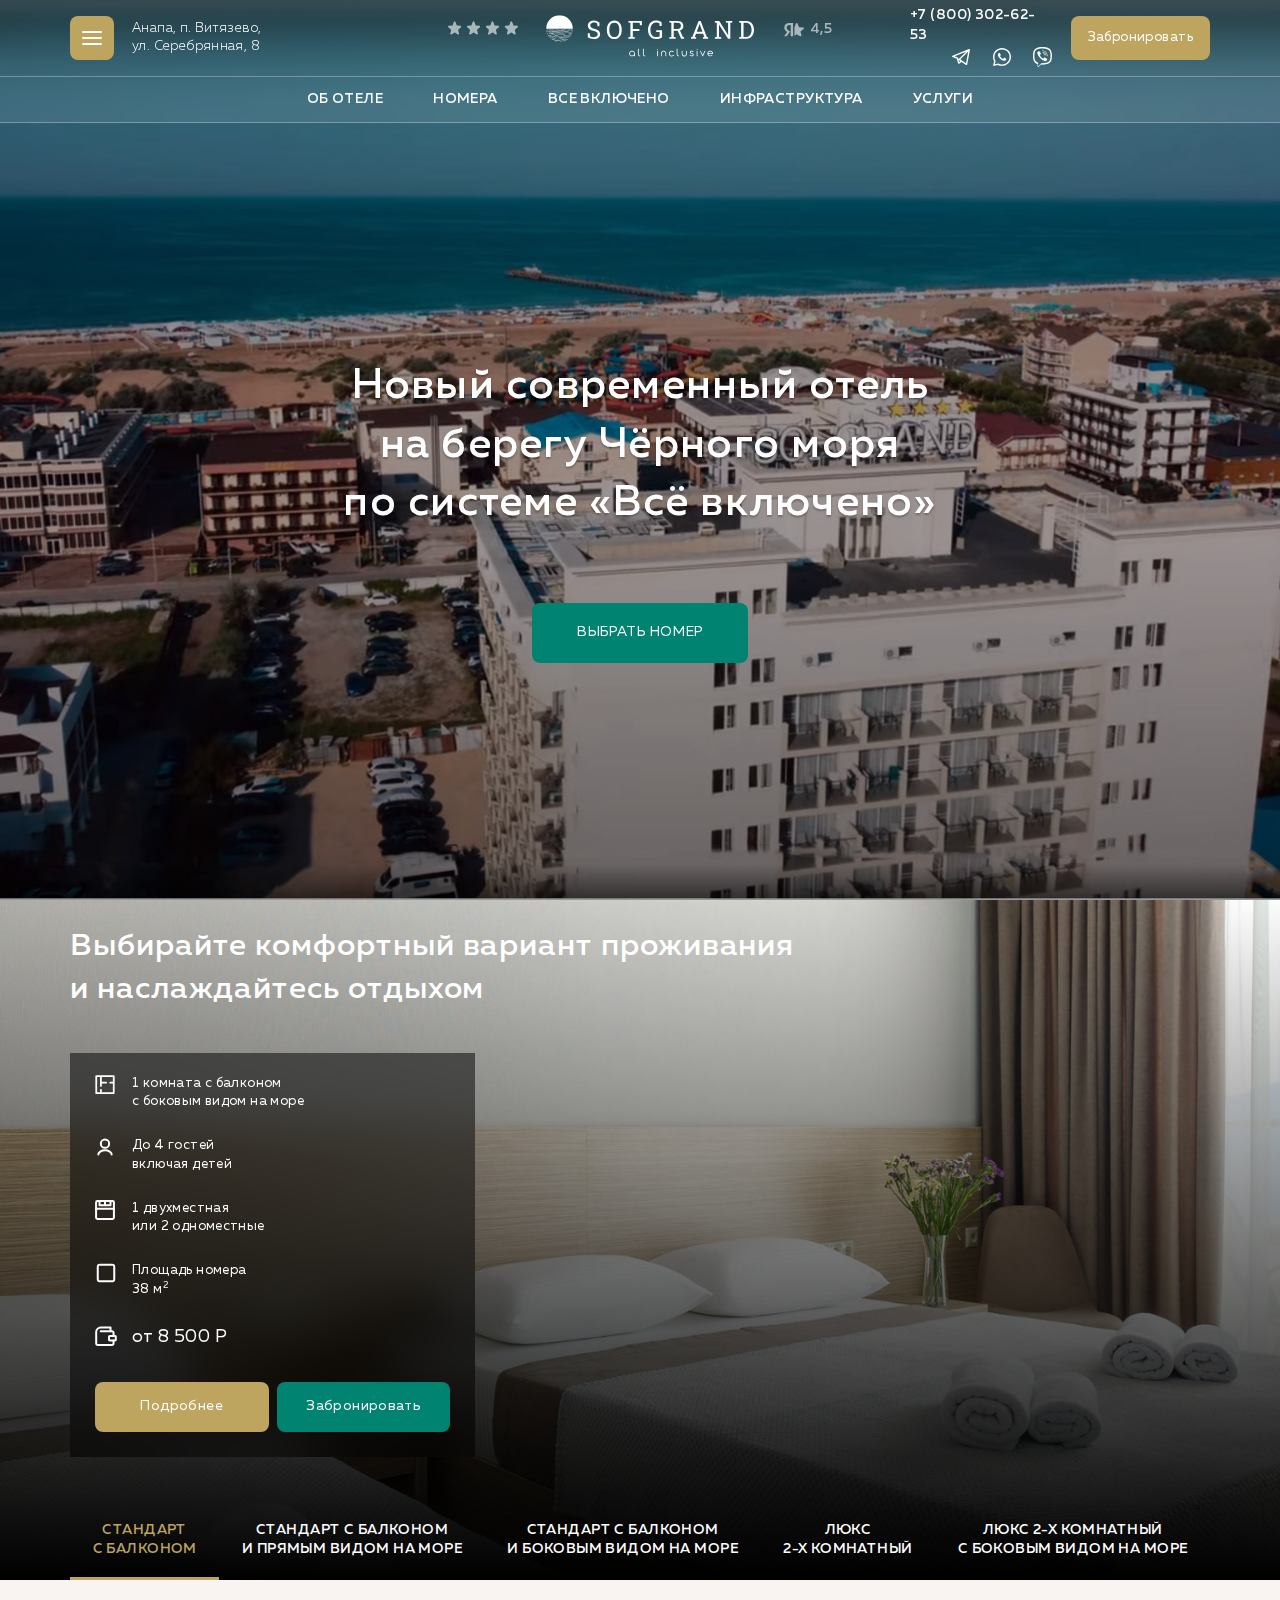
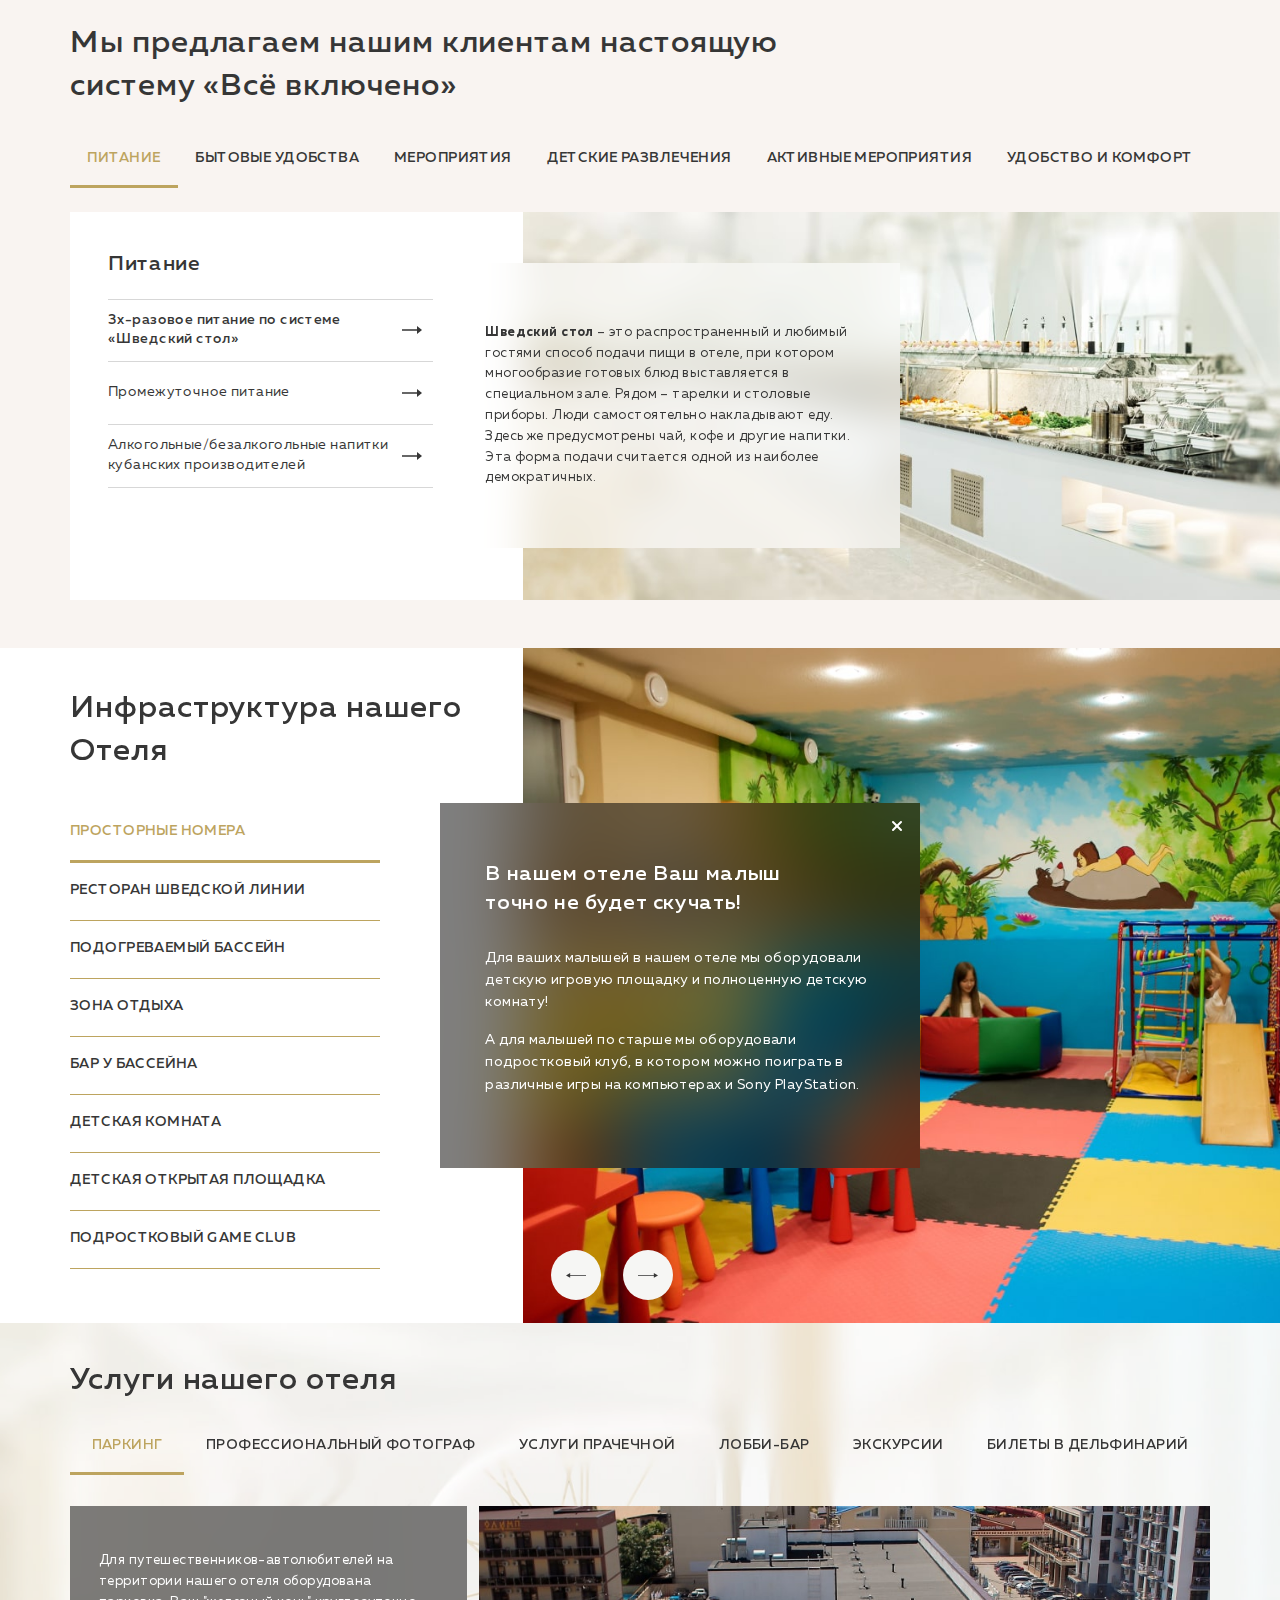
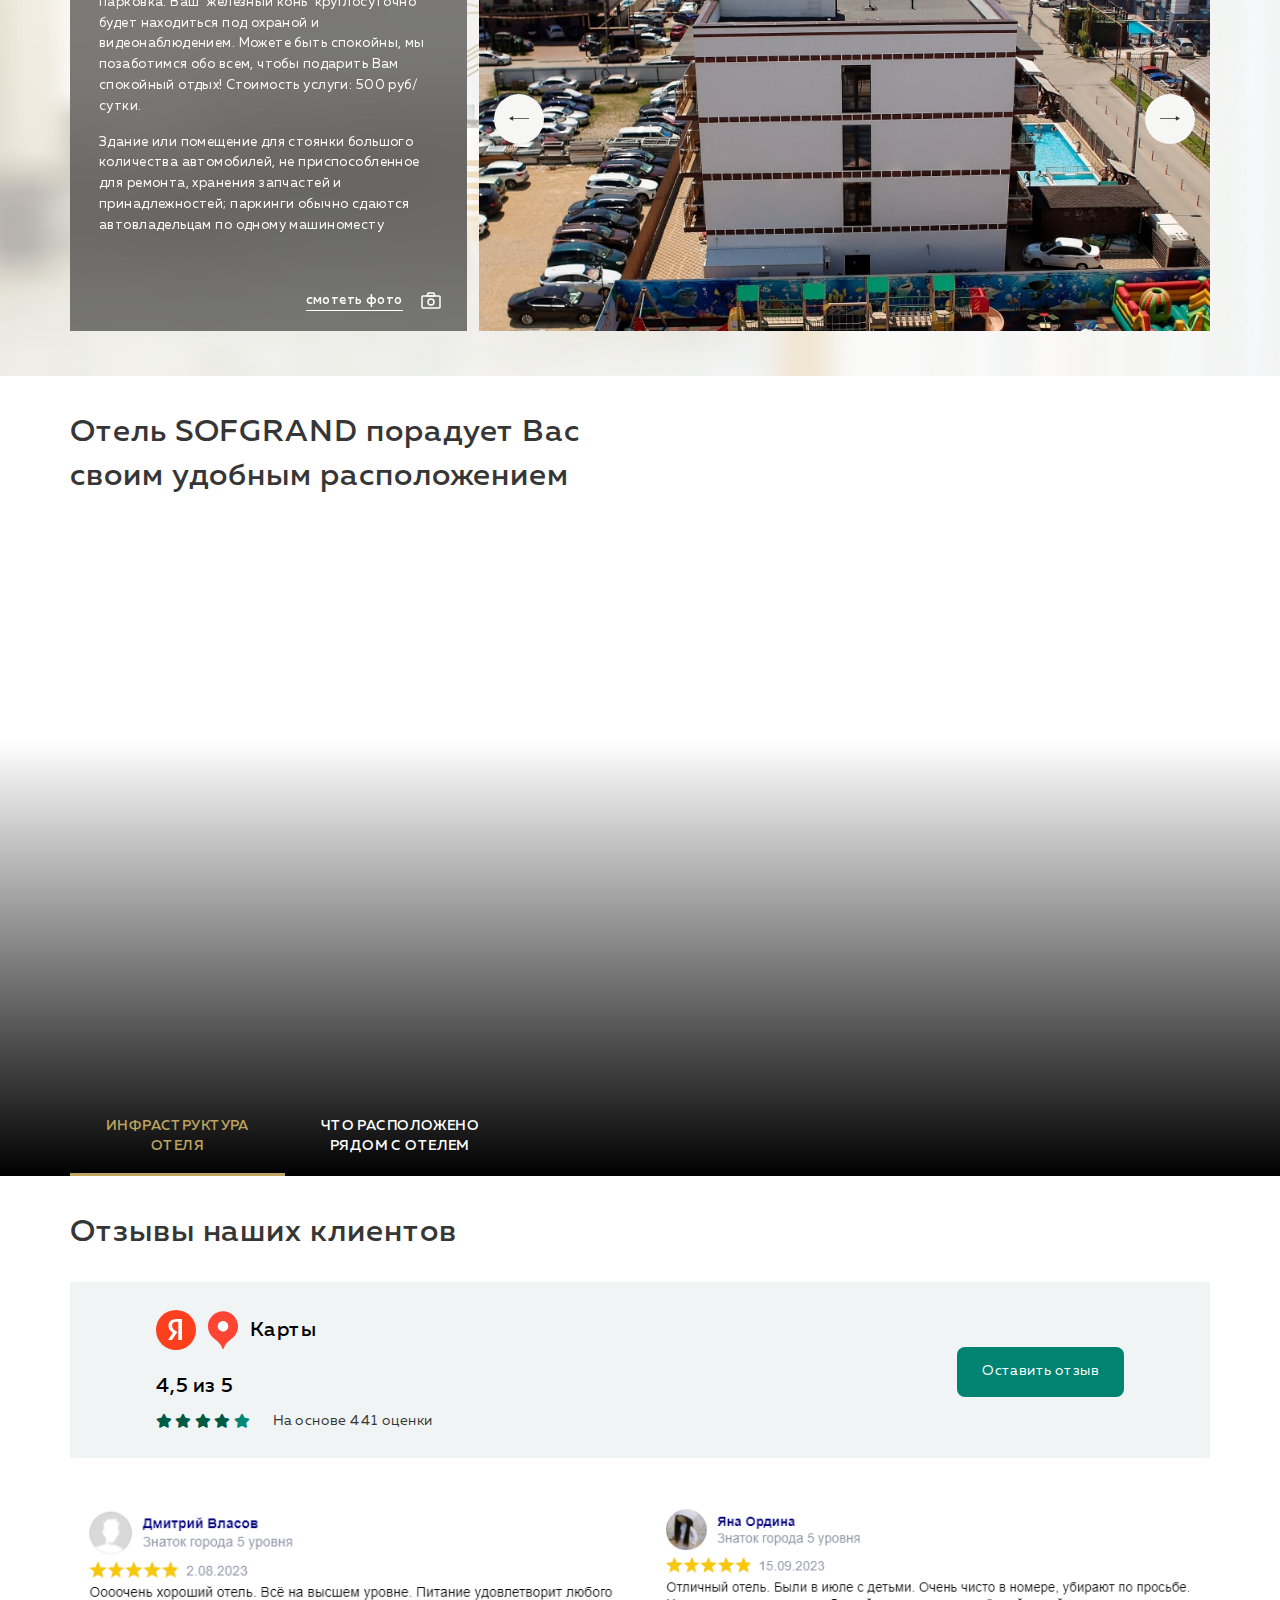
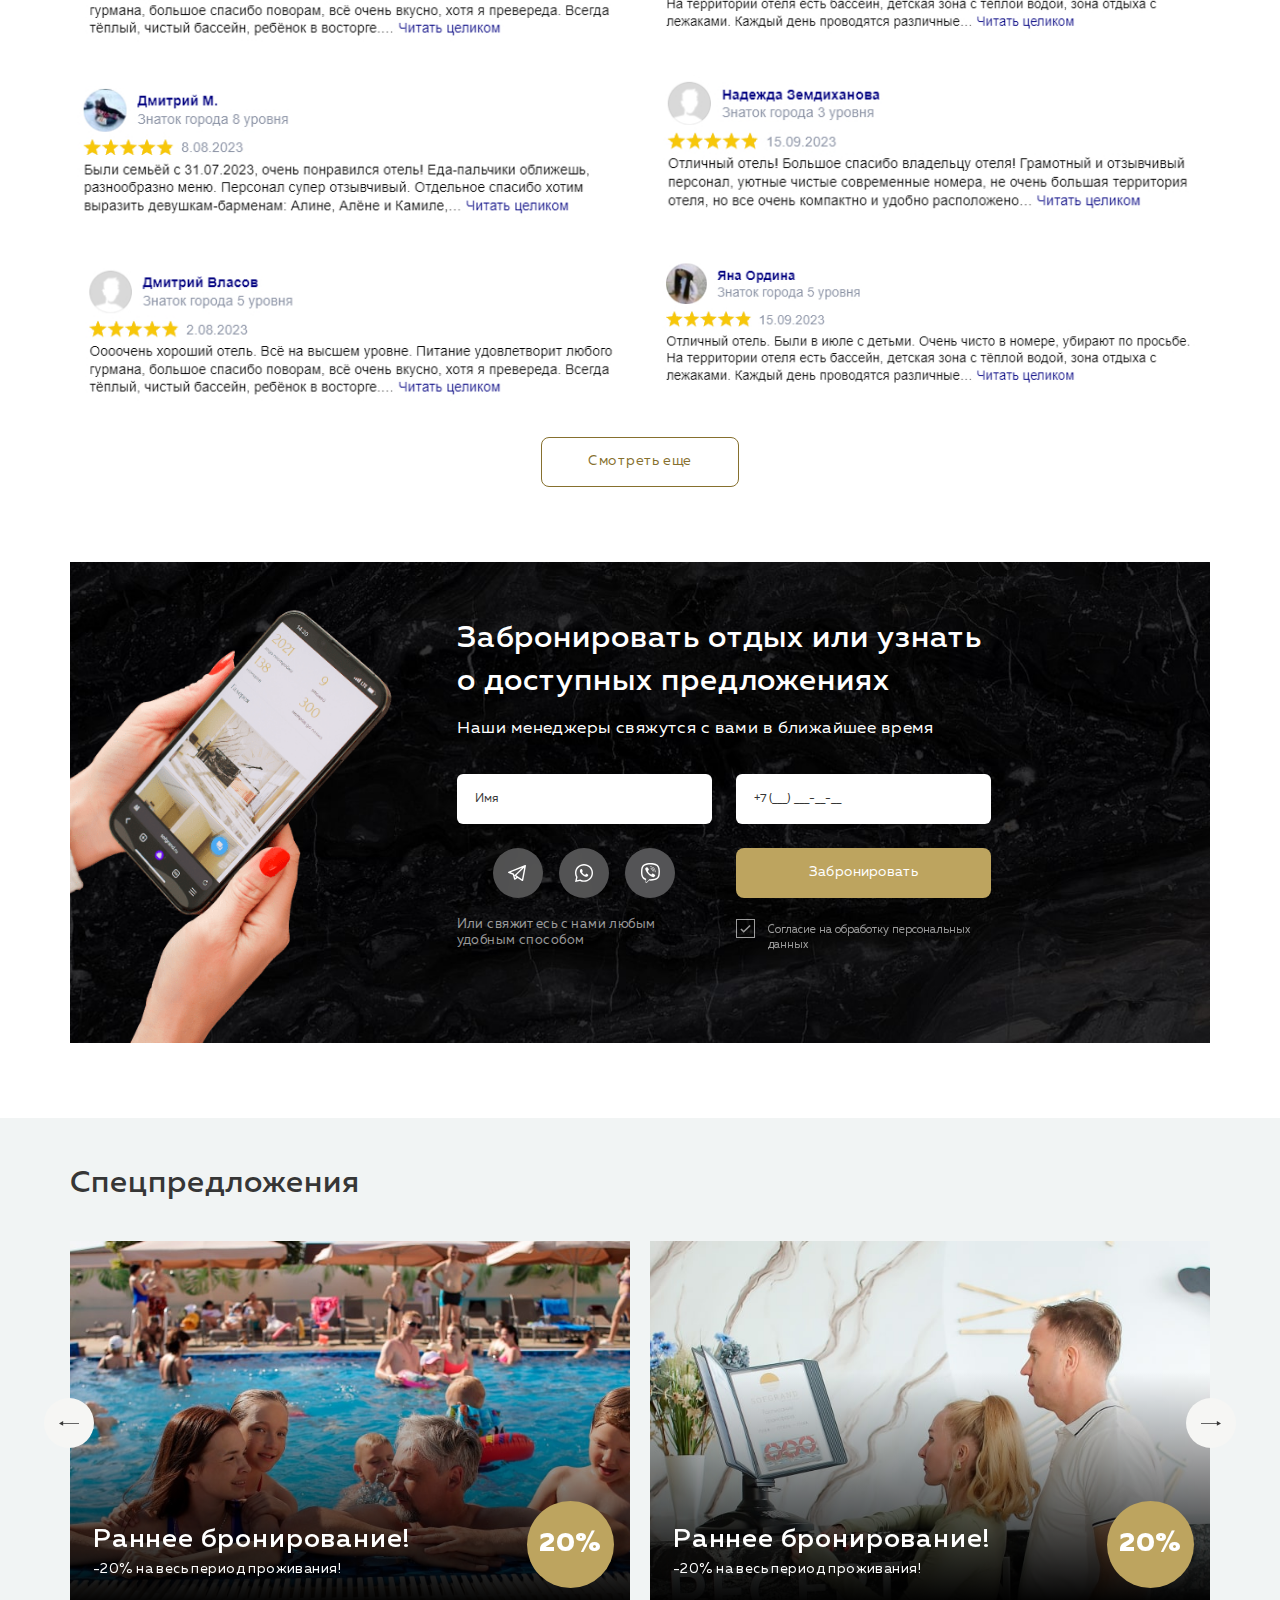
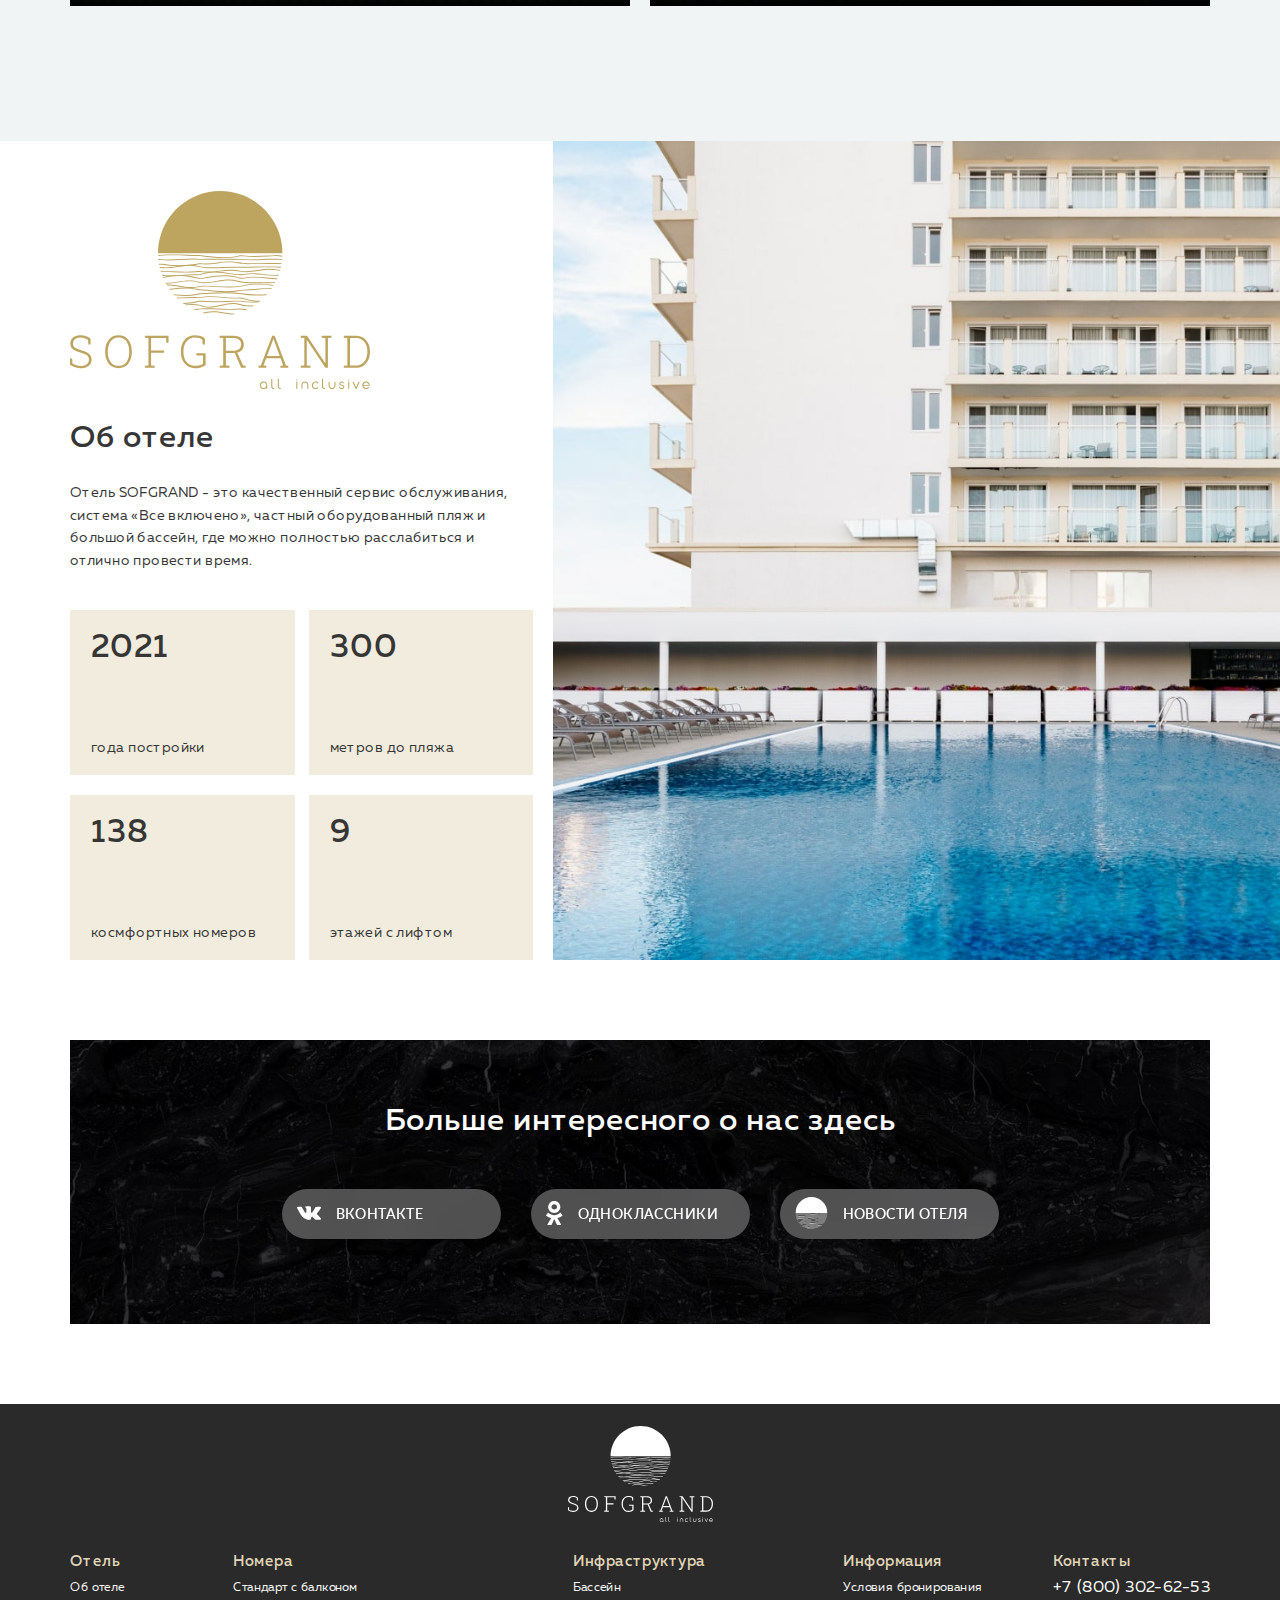
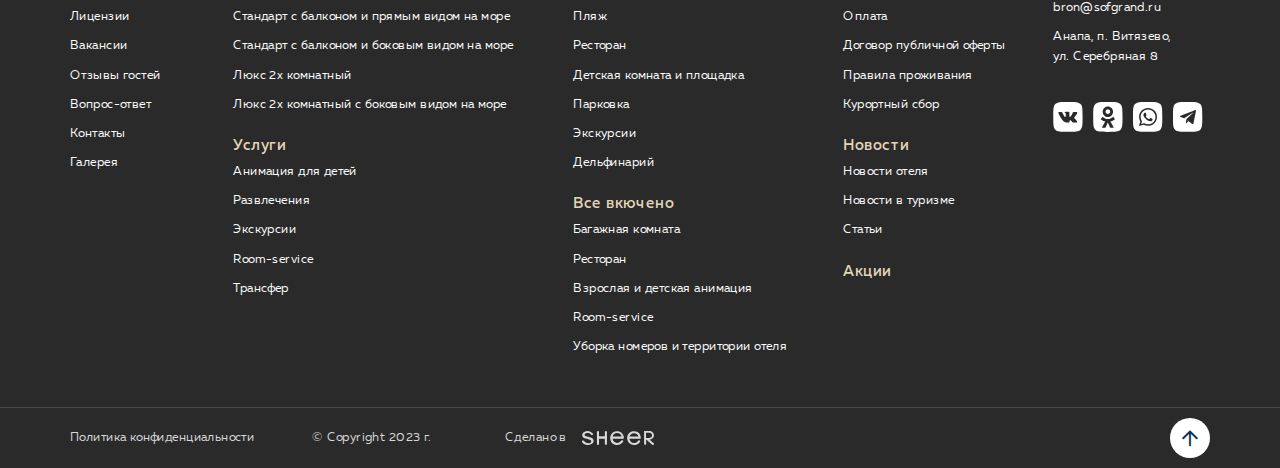
==== index.html @ 00ad711b "Add files via upload" ====
<!DOCTYPE html>
<!--[if lt IE 7]><html lang="ru" class="lt-ie9 lt-ie8 lt-ie7"><![endif]-->
<!--[if IE 7]><html lang="ru" class="lt-ie9 lt-ie8"><![endif]-->
<!--[if IE 8]><html lang="ru" class="lt-ie9"><![endif]-->
<!--[if gt IE 8]><!-->
<html lang="ru">
<!--<![endif]-->
<head>
	<meta charset="utf-8" />
	<title>Заголовок</title>
	<meta http-equiv="X-UA-Compatible" content="IE=edge" />
	<meta name="viewport" content="width=device-width, initial-scale=1.0" />
	<meta name="format-detection" content="telephone=no" />
	<link rel="shortcut icon" href="favicon.png" />
	<link rel="stylesheet" href="libs/bootstrap/bootstrap-grid.css" />
	<link rel="stylesheet" href="libs/fontawesome-free-5.12.0-web/css/all.min.css" />
	<link rel="stylesheet" href="libs/fancybox-master/dist/jquery.fancybox.min.css" />
	<link rel="stylesheet" href="libs/slick-1.5.9/slick/slick.css" />
	<link rel="stylesheet" href="libs/slick-1.5.9/slick/slick-theme.css" />
	<link rel="stylesheet" href="css/fonts.css" />
	<link rel="stylesheet" href="css/main.css?ver=1.1" />
	<link rel="stylesheet" href="css/media.css?ver=1.1" />
</head>
<body>

	<div class="wrapper">

		<header class="header">
			<div class="header__top">
				<div class="container">
					<div class="row">
						<div class="col-lg-3">
							<div class="header__left">
								<span class='sandwich'>
									<span class='sw-topper'></span>
									<span class='sw-bottom'></span>
									<span class='sw-footer'></span>
								</span>
								<div class="location-main">Анапа, п. Витязево, <br>ул. Серебрянная, 8</div>
							</div>
						</div>
						<div class="col-lg-6">
							<div class="header__center">
								<div class="stars">
									<img src="img/stars.svg" alt="alt">
								</div>
								<a href="#" class="logo">
									<img src="img/logo.svg" alt="alt">
								</a>
								<div class="yandex-rating"><img src="img/yd.svg" alt="alt">4,5</div>
							</div>
						</div>
						<div class="col-lg-3">
							<div class="header__right">
								<div class="header__contacts">
									<a href="tel:+78003026253" class="phone-main">+7 (800) 302-62-53</a>
									<ul class="socials-list">
										<li><a href="#" target="_blank"><img src="img/tg.svg" alt="alt"></a></li>
										<li><a href="#" target="_blank"><img src="img/vb.svg" alt="alt"></a></li>
										<li><a href="#" target="_blank"><img src="img/wp.svg" alt="alt"></a></li>
									</ul>
								</div>
								<a href="#" class="btn-main btn-main_page">Забронировать</a>
							</div>
						</div>
					</div>
				</div>
			</div>
			<div class="header__bottom">
				<div class="container">
					<ul class="menu">
						<li><a href="#">Об отеле</a></li>
						<li><a href="#">Номера</a></li>
						<li><a href="#">Все включено</a></li>
						<li><a href="#">Инфраструктура</a></li>
						<li><a href="#">Услуги</a></li>
					</ul>
				</div>
			</div>
		</header>

		<section class="billbord">
			<div class="container">
				<div class="content-billbord">
					<h1 class="title-big">Новый современный отель на берегу Чёрного моря <br>по системе «Всё включено»</h1>
					<a href="#" class="btn-main">Выбрать номер</a>
				</div>
			</div>
		</section>

		<section class="rooms">
			<div class="container">
				<h2 class="title-section">Выбирайте комфортный вариант проживания <br>и наслаждайтесь отдыхом</h2>
			</div>
			<div class="tab-container">
				<div class="tab-pane" id="tab_room1">
					<div class="unit-room">
						<div class="unit-room__image">
							<img src="img/room1.jpg" alt="alt">
						</div>
						<div class="container">
							<div class="unit-room__content">
								<ul>
									<li><img src="img/ic_room1.svg" alt="alt">1 комната с балконом <br>с боковым видом на море</li>
									<li><img src="img/ic_room2.svg" alt="alt">До 4 гостей <br>включая детей</li>
									<li><img src="img/ic_room3.svg" alt="alt">1 двухместная <br>или 2 одноместные</li>
									<li><img src="img/ic_room4.svg" alt="alt">Площадь номера <br>38 м<sup>2</sup></li>
									<li><img src="img/ic_room5.svg" alt="alt"><strong>от 8 500 Р</strong></li>
								</ul>
								<div class="unit-room__buttons">
									<a href="#" class="btn-main btn-main_page">Подробнее</a>
									<a href="#" class="btn-main">Забронировать</a>
								</div>
							</div>
						</div>
					</div>
				</div>
				<div class="tab-pane" id="tab_room2">
					<div class="unit-room">
						<div class="unit-room__image">
							<img src="img/room1.jpg" alt="alt">
						</div>
						<div class="container">
							<div class="unit-room__content">
								<ul>
									<li><img src="img/ic_room1.svg" alt="alt">1 комната с балконом <br>с боковым видом на море</li>
									<li><img src="img/ic_room2.svg" alt="alt">До 4 гостей <br>включая детей</li>
									<li><img src="img/ic_room3.svg" alt="alt">1 двухместная <br>или 2 одноместные</li>
									<li><img src="img/ic_room4.svg" alt="alt">Площадь номера <br>38 м<sup>2</sup></li>
									<li><img src="img/ic_room5.svg" alt="alt"><strong>от 8 500 Р</strong></li>
								</ul>
								<div class="unit-room__buttons">
									<a href="#" class="btn-main btn-main_page">Подробнее</a>
									<a href="#" class="btn-main">Забронировать</a>
								</div>
							</div>
						</div>
					</div>
				</div>
				<div class="tab-pane" id="tab_room3">
					<div class="unit-room">
						<div class="unit-room__image">
							<img src="img/room1.jpg" alt="alt">
						</div>
						<div class="container">
							<div class="unit-room__content">
								<ul>
									<li><img src="img/ic_room1.svg" alt="alt">1 комната с балконом <br>с боковым видом на море</li>
									<li><img src="img/ic_room2.svg" alt="alt">До 4 гостей <br>включая детей</li>
									<li><img src="img/ic_room3.svg" alt="alt">1 двухместная <br>или 2 одноместные</li>
									<li><img src="img/ic_room4.svg" alt="alt">Площадь номера <br>38 м<sup>2</sup></li>
									<li><img src="img/ic_room5.svg" alt="alt"><strong>от 8 500 Р</strong></li>
								</ul>
								<div class="unit-room__buttons">
									<a href="#" class="btn-main btn-main_page">Подробнее</a>
									<a href="#" class="btn-main">Забронировать</a>
								</div>
							</div>
						</div>
					</div>
				</div>
				<div class="tab-pane" id="tab_room4">
					<div class="unit-room">
						<div class="unit-room__image">
							<img src="img/room1.jpg" alt="alt">
						</div>
						<div class="container">
							<div class="unit-room__content">
								<ul>
									<li><img src="img/ic_room1.svg" alt="alt">1 комната с балконом <br>с боковым видом на море</li>
									<li><img src="img/ic_room2.svg" alt="alt">До 4 гостей <br>включая детей</li>
									<li><img src="img/ic_room3.svg" alt="alt">1 двухместная <br>или 2 одноместные</li>
									<li><img src="img/ic_room4.svg" alt="alt">Площадь номера <br>38 м<sup>2</sup></li>
									<li><img src="img/ic_room5.svg" alt="alt"><strong>от 8 500 Р</strong></li>
								</ul>
								<div class="unit-room__buttons">
									<a href="#" class="btn-main btn-main_page">Подробнее</a>
									<a href="#" class="btn-main">Забронировать</a>
								</div>
							</div>
						</div>
					</div>
				</div>
				<div class="tab-pane" id="tab_room5">
					<div class="unit-room">
						<div class="unit-room__image">
							<img src="img/room1.jpg" alt="alt">
						</div>
						<div class="container">
							<div class="unit-room__content">
								<ul>
									<li><img src="img/ic_room1.svg" alt="alt">1 комната с балконом <br>с боковым видом на море</li>
									<li><img src="img/ic_room2.svg" alt="alt">До 4 гостей <br>включая детей</li>
									<li><img src="img/ic_room3.svg" alt="alt">1 двухместная <br>или 2 одноместные</li>
									<li><img src="img/ic_room4.svg" alt="alt">Площадь номера <br>38 м<sup>2</sup></li>
									<li><img src="img/ic_room5.svg" alt="alt"><strong>от 8 500 Р</strong></li>
								</ul>
								<div class="unit-room__buttons">
									<a href="#" class="btn-main btn-main_page">Подробнее</a>
									<a href="#" class="btn-main">Забронировать</a>
								</div>
							</div>
						</div>
					</div>
				</div>
			</div>
			<div class="container">
				<ul class="tabs tabs_bottom">
					<li class="active"><a href="#tab_room1">Стандарт <br>с балконом</a></li>
					<li><a href="#tab_room2">Стандарт с балконом <br>и прямым видом на море</a></li>
					<li><a href="#tab_room3">Стандарт с балконом <br>и боковым видом на море</a></li>
					<li><a href="#tab_room4">Люкс <br>2-х комнатный</a></li>
					<li><a href="#tab_room5">Люкс 2-х комнатный <br>с боковым видом на море</a></li>
				</ul>
			</div>
		</section>

		<section class="comprise">
			<div class="container">
				<h2 class="title-section">Мы предлагаем нашим клиентам настоящую <br>систему «Всё включено»</h2>
				<ul class="tabs">
					<li class="active"><a href="#tab_comprise1">питание</a></li>
					<li><a href="#tab_comprise2">бытовые удобства</a></li>
					<li><a href="#tab_comprise3">мероприятия</a></li>
					<li><a href="#tab_comprise4">детские развлечения</a></li>
					<li><a href="#tab_comprise5">активные мероприятия</a></li>
					<li><a href="#tab_comprise6">удобство и комфорт</a></li>
				</ul>
				<div class="tab-container">
					<div class="tab-pane" id="tab_comprise1">
						<div class="row">
							<div class="col-lg-5">
								<div class="comprise-block">
									<div class="title-block">Питание</div>
									<ul class="tabs-page">
										<li class="active"><a href="#tab_page1_1">3х-разовое питание по системе <br>«Шведский стол»</a></li>
										<li><a href="#tab_page1_2">Промежуточное питание</a></li>
										<li><a href="#tab_page1_3">Алкогольные/безалкогольные напитки <br>кубанских производителей</a></li>
									</ul>
								</div>
							</div>
							<div class="col-lg-7">
								<div class="tab-container-page">
									<div class="tab-pane-page" id="tab_page1_1">
										<div class="wrap-tab">
											<div class="image-tab">
												<img src="img/comprise1.jpg" alt="alt">
											</div>
											<div class="wrap-tab__inner">
												<div class="content-tab">
													<p><strong>Шведский стол</strong> – это распространенный и любимый гостями способ подачи пищи в отеле, при котором многообразие готовых блюд выставляется в специальном зале. Рядом – тарелки и столовые приборы. Люди самостоятельно накладывают еду. Здесь же предусмотрены чай, кофе и другие напитки. Эта форма подачи считается одной из наиболее демократичных. </p>
												</div>
											</div>
										</div>
									</div>
									<div class="tab-pane-page" id="tab_page1_2">
										<div class="wrap-tab">
											<div class="image-tab">
												<img src="img/comprise1.jpg" alt="alt">
											</div>
											<div class="wrap-tab__inner">
												<div class="content-tab">
													<p><strong>Шведский стол</strong> – это распространенный и любимый гостями способ подачи пищи в отеле, при котором многообразие готовых блюд выставляется в специальном зале. Рядом – тарелки и столовые приборы. Люди самостоятельно накладывают еду. Здесь же предусмотрены чай, кофе и другие напитки. Эта форма подачи считается одной из наиболее демократичных. </p>
												</div>
											</div>
										</div>
									</div>
									<div class="tab-pane-page" id="tab_page1_3">
										<div class="wrap-tab">
											<div class="image-tab">
												<img src="img/comprise1.jpg" alt="alt">
											</div>
											<div class="wrap-tab__inner">
												<div class="content-tab">
													<p><strong>Шведский стол</strong> – это распространенный и любимый гостями способ подачи пищи в отеле, при котором многообразие готовых блюд выставляется в специальном зале. Рядом – тарелки и столовые приборы. Люди самостоятельно накладывают еду. Здесь же предусмотрены чай, кофе и другие напитки. Эта форма подачи считается одной из наиболее демократичных. </p>
												</div>
											</div>
										</div>
									</div>
								</div>
							</div>
						</div>
					</div>
					<div class="tab-pane" id="tab_comprise2">
						<div class="row">
							<div class="col-lg-5">
								<div class="comprise-block">
									<div class="title-block">Бытовые удобства</div>
									<ul class="tabs-page">
										<li class="active"><a href="#tab_page2_1">3х-разовое питание по системе <br>«Шведский стол»</a></li>
										<li><a href="#tab_page2_2">Промежуточное питание</a></li>
										<li><a href="#tab_page2_3">Алкогольные/безалкогольные напитки <br>кубанских производителей</a></li>
									</ul>
								</div>
							</div>
							<div class="col-lg-7">
								<div class="tab-container-page">
									<div class="tab-pane-page" id="tab_page2_1">
										<div class="wrap-tab">
											<div class="image-tab">
												<img src="img/comprise1.jpg" alt="alt">
											</div>
											<div class="wrap-tab__inner">
												<div class="content-tab">
													<p><strong>Шведский стол</strong> – это распространенный и любимый гостями способ подачи пищи в отеле, при котором многообразие готовых блюд выставляется в специальном зале. Рядом – тарелки и столовые приборы. Люди самостоятельно накладывают еду. Здесь же предусмотрены чай, кофе и другие напитки. Эта форма подачи считается одной из наиболее демократичных. </p>
												</div>
											</div>
										</div>
									</div>
									<div class="tab-pane-page" id="tab_page2_2">
										<div class="wrap-tab">
											<div class="image-tab">
												<img src="img/comprise1.jpg" alt="alt">
											</div>
											<div class="wrap-tab__inner">
												<div class="content-tab">
													<p><strong>Шведский стол</strong> – это распространенный и любимый гостями способ подачи пищи в отеле, при котором многообразие готовых блюд выставляется в специальном зале. Рядом – тарелки и столовые приборы. Люди самостоятельно накладывают еду. Здесь же предусмотрены чай, кофе и другие напитки. Эта форма подачи считается одной из наиболее демократичных. </p>
												</div>
											</div>
										</div>
									</div>
									<div class="tab-pane-page" id="tab_page2_3">
										<div class="wrap-tab">
											<div class="image-tab">
												<img src="img/comprise1.jpg" alt="alt">
											</div>
											<div class="wrap-tab__inner">
												<div class="content-tab">
													<p><strong>Шведский стол</strong> – это распространенный и любимый гостями способ подачи пищи в отеле, при котором многообразие готовых блюд выставляется в специальном зале. Рядом – тарелки и столовые приборы. Люди самостоятельно накладывают еду. Здесь же предусмотрены чай, кофе и другие напитки. Эта форма подачи считается одной из наиболее демократичных. </p>
												</div>
											</div>
										</div>
									</div>
								</div>
							</div>
						</div>
					</div>
					<div class="tab-pane" id="tab_comprise3">
						<div class="row">
							<div class="col-lg-5">
								<div class="comprise-block">
									<div class="title-block">Мероприятия</div>
									<ul class="tabs-page">
										<li class="active"><a href="#tab_page3_1">3х-разовое питание по системе <br>«Шведский стол»</a></li>
										<li><a href="#tab_page3_2">Промежуточное питание</a></li>
										<li><a href="#tab_page3_3">Алкогольные/безалкогольные напитки <br>кубанских производителей</a></li>
									</ul>
								</div>
							</div>
							<div class="col-lg-7">
								<div class="tab-container-page">
									<div class="tab-pane-page" id="tab_page3_1">
										<div class="wrap-tab">
											<div class="image-tab">
												<img src="img/comprise1.jpg" alt="alt">
											</div>
											<div class="wrap-tab__inner">
												<div class="content-tab">
													<p><strong>Шведский стол</strong> – это распространенный и любимый гостями способ подачи пищи в отеле, при котором многообразие готовых блюд выставляется в специальном зале. Рядом – тарелки и столовые приборы. Люди самостоятельно накладывают еду. Здесь же предусмотрены чай, кофе и другие напитки. Эта форма подачи считается одной из наиболее демократичных. </p>
												</div>
											</div>
										</div>
									</div>
									<div class="tab-pane-page" id="tab_page3_2">
										<div class="wrap-tab">
											<div class="image-tab">
												<img src="img/comprise1.jpg" alt="alt">
											</div>
											<div class="wrap-tab__inner">
												<div class="content-tab">
													<p><strong>Шведский стол</strong> – это распространенный и любимый гостями способ подачи пищи в отеле, при котором многообразие готовых блюд выставляется в специальном зале. Рядом – тарелки и столовые приборы. Люди самостоятельно накладывают еду. Здесь же предусмотрены чай, кофе и другие напитки. Эта форма подачи считается одной из наиболее демократичных. </p>
												</div>
											</div>
										</div>
									</div>
									<div class="tab-pane-page" id="tab_page3_3">
										<div class="wrap-tab">
											<div class="image-tab">
												<img src="img/comprise1.jpg" alt="alt">
											</div>
											<div class="wrap-tab__inner">
												<div class="content-tab">
													<p><strong>Шведский стол</strong> – это распространенный и любимый гостями способ подачи пищи в отеле, при котором многообразие готовых блюд выставляется в специальном зале. Рядом – тарелки и столовые приборы. Люди самостоятельно накладывают еду. Здесь же предусмотрены чай, кофе и другие напитки. Эта форма подачи считается одной из наиболее демократичных. </p>
												</div>
											</div>
										</div>
									</div>
								</div>
							</div>
						</div>
					</div>
					<div class="tab-pane" id="tab_comprise4">
						<div class="row">
							<div class="col-lg-5">
								<div class="comprise-block">
									<div class="title-block">Детские развлечения</div>
									<ul class="tabs-page">
										<li class="active"><a href="#tab_page4_1">3х-разовое питание по системе <br>«Шведский стол»</a></li>
										<li><a href="#tab_page4_2">Промежуточное питание</a></li>
										<li><a href="#tab_page4_3">Алкогольные/безалкогольные напитки <br>кубанских производителей</a></li>
									</ul>
								</div>
							</div>
							<div class="col-lg-7">
								<div class="tab-container-page">
									<div class="tab-pane-page" id="tab_page4_1">
										<div class="wrap-tab">
											<div class="image-tab">
												<img src="img/comprise1.jpg" alt="alt">
											</div>
											<div class="wrap-tab__inner">
												<div class="content-tab">
													<p><strong>Шведский стол</strong> – это распространенный и любимый гостями способ подачи пищи в отеле, при котором многообразие готовых блюд выставляется в специальном зале. Рядом – тарелки и столовые приборы. Люди самостоятельно накладывают еду. Здесь же предусмотрены чай, кофе и другие напитки. Эта форма подачи считается одной из наиболее демократичных. </p>
												</div>
											</div>
										</div>
									</div>
									<div class="tab-pane-page" id="tab_page4_2">
										<div class="wrap-tab">
											<div class="image-tab">
												<img src="img/comprise1.jpg" alt="alt">
											</div>
											<div class="wrap-tab__inner">
												<div class="content-tab">
													<p><strong>Шведский стол</strong> – это распространенный и любимый гостями способ подачи пищи в отеле, при котором многообразие готовых блюд выставляется в специальном зале. Рядом – тарелки и столовые приборы. Люди самостоятельно накладывают еду. Здесь же предусмотрены чай, кофе и другие напитки. Эта форма подачи считается одной из наиболее демократичных. </p>
												</div>
											</div>
										</div>
									</div>
									<div class="tab-pane-page" id="tab_page4_3">
										<div class="wrap-tab">
											<div class="image-tab">
												<img src="img/comprise1.jpg" alt="alt">
											</div>
											<div class="wrap-tab__inner">
												<div class="content-tab">
													<p><strong>Шведский стол</strong> – это распространенный и любимый гостями способ подачи пищи в отеле, при котором многообразие готовых блюд выставляется в специальном зале. Рядом – тарелки и столовые приборы. Люди самостоятельно накладывают еду. Здесь же предусмотрены чай, кофе и другие напитки. Эта форма подачи считается одной из наиболее демократичных. </p>
												</div>
											</div>
										</div>
									</div>
								</div>
							</div>
						</div>
					</div>
					<div class="tab-pane" id="tab_comprise5">
						<div class="row">
							<div class="col-lg-5">
								<div class="comprise-block">
									<div class="title-block">Активные мероприятия</div>
									<ul class="tabs-page">
										<li class="active"><a href="#tab_page5_1">3х-разовое питание по системе <br>«Шведский стол»</a></li>
										<li><a href="#tab_page5_2">Промежуточное питание</a></li>
										<li><a href="#tab_page5_3">Алкогольные/безалкогольные напитки <br>кубанских производителей</a></li>
									</ul>
								</div>
							</div>
							<div class="col-lg-7">
								<div class="tab-container-page">
									<div class="tab-pane-page" id="tab_page5_1">
										<div class="wrap-tab">
											<div class="image-tab">
												<img src="img/comprise1.jpg" alt="alt">
											</div>
											<div class="wrap-tab__inner">
												<div class="content-tab">
													<p><strong>Шведский стол</strong> – это распространенный и любимый гостями способ подачи пищи в отеле, при котором многообразие готовых блюд выставляется в специальном зале. Рядом – тарелки и столовые приборы. Люди самостоятельно накладывают еду. Здесь же предусмотрены чай, кофе и другие напитки. Эта форма подачи считается одной из наиболее демократичных. </p>
												</div>
											</div>
										</div>
									</div>
									<div class="tab-pane-page" id="tab_page5_2">
										<div class="wrap-tab">
											<div class="image-tab">
												<img src="img/comprise1.jpg" alt="alt">
											</div>
											<div class="wrap-tab__inner">
												<div class="content-tab">
													<p><strong>Шведский стол</strong> – это распространенный и любимый гостями способ подачи пищи в отеле, при котором многообразие готовых блюд выставляется в специальном зале. Рядом – тарелки и столовые приборы. Люди самостоятельно накладывают еду. Здесь же предусмотрены чай, кофе и другие напитки. Эта форма подачи считается одной из наиболее демократичных. </p>
												</div>
											</div>
										</div>
									</div>
									<div class="tab-pane-page" id="tab_page5_3">
										<div class="wrap-tab">
											<div class="image-tab">
												<img src="img/comprise1.jpg" alt="alt">
											</div>
											<div class="wrap-tab__inner">
												<div class="content-tab">
													<p><strong>Шведский стол</strong> – это распространенный и любимый гостями способ подачи пищи в отеле, при котором многообразие готовых блюд выставляется в специальном зале. Рядом – тарелки и столовые приборы. Люди самостоятельно накладывают еду. Здесь же предусмотрены чай, кофе и другие напитки. Эта форма подачи считается одной из наиболее демократичных. </p>
												</div>
											</div>
										</div>
									</div>
								</div>
							</div>
						</div>
					</div>
					<div class="tab-pane" id="tab_comprise6">
						<div class="row">
							<div class="col-lg-5">
								<div class="comprise-block">
									<div class="title-block">Удобство и комфорт</div>
									<ul class="tabs-page">
										<li class="active"><a href="#tab_page6_1">3х-разовое питание по системе <br>«Шведский стол»</a></li>
										<li><a href="#tab_page6_2">Промежуточное питание</a></li>
										<li><a href="#tab_page6_3">Алкогольные/безалкогольные напитки <br>кубанских производителей</a></li>
									</ul>
								</div>
							</div>
							<div class="col-lg-7">
								<div class="tab-container-page">
									<div class="tab-pane-page" id="tab_page6_1">
										<div class="wrap-tab">
											<div class="image-tab">
												<img src="img/comprise1.jpg" alt="alt">
											</div>
											<div class="wrap-tab__inner">
												<div class="content-tab">
													<p><strong>Шведский стол</strong> – это распространенный и любимый гостями способ подачи пищи в отеле, при котором многообразие готовых блюд выставляется в специальном зале. Рядом – тарелки и столовые приборы. Люди самостоятельно накладывают еду. Здесь же предусмотрены чай, кофе и другие напитки. Эта форма подачи считается одной из наиболее демократичных. </p>
												</div>
											</div>
										</div>
									</div>
									<div class="tab-pane-page" id="tab_page6_2">
										<div class="wrap-tab">
											<div class="image-tab">
												<img src="img/comprise1.jpg" alt="alt">
											</div>
											<div class="wrap-tab__inner">
												<div class="content-tab">
													<p><strong>Шведский стол</strong> – это распространенный и любимый гостями способ подачи пищи в отеле, при котором многообразие готовых блюд выставляется в специальном зале. Рядом – тарелки и столовые приборы. Люди самостоятельно накладывают еду. Здесь же предусмотрены чай, кофе и другие напитки. Эта форма подачи считается одной из наиболее демократичных. </p>
												</div>
											</div>
										</div>
									</div>
									<div class="tab-pane-page" id="tab_page6_3">
										<div class="wrap-tab">
											<div class="image-tab">
												<img src="img/comprise1.jpg" alt="alt">
											</div>
											<div class="wrap-tab__inner">
												<div class="content-tab">
													<p><strong>Шведский стол</strong> – это распространенный и любимый гостями способ подачи пищи в отеле, при котором многообразие готовых блюд выставляется в специальном зале. Рядом – тарелки и столовые приборы. Люди самостоятельно накладывают еду. Здесь же предусмотрены чай, кофе и другие напитки. Эта форма подачи считается одной из наиболее демократичных. </p>
												</div>
											</div>
										</div>
									</div>
								</div>
							</div>
						</div>
					</div>
				</div>
			</div>
		</section>

		<section class="infrastructure">
			<div class="container">
				<h2 class="title-section">Инфраструктура нашего <br>Отеля</h2>
				<div class="row">
					<div class="col-lg-5">
						<ul class="tabs-page">
							<li class="active"><a href="#tab_infrastructure1">просторные номера</a></li>
							<li><a href="#tab_infrastructure2">ресторан шведской линии</a></li>
							<li><a href="#tab_infrastructure3">подогреваемый бассейн</a></li>
							<li><a href="#tab_infrastructure4">зона отдыха</a></li>
							<li><a href="#tab_infrastructure5">бар у бассейна</a></li>
							<li><a href="#tab_infrastructure6">детская комната</a></li>
							<li><a href="#tab_infrastructure7">детская открытая площадка</a></li>
							<li><a href="#tab_infrastructure8">подростковый game club</a></li>
						</ul>
					</div>
					<div class="col-lg-7">
						<div class="tab-container-page">
							<div class="tab-pane-page" id="tab_infrastructure1">
								<div class="wrap-tab">
									<ul class="slider-images">
										<li>
											<div class="image-tab">
												<img src="img/infrastructure1.jpg" alt="alt">
											</div>
										</li>
										<li>
											<div class="image-tab">
												<img src="img/infrastructure1.jpg" alt="alt">
											</div>
										</li>
										<li>
											<div class="image-tab">
												<img src="img/infrastructure1.jpg" alt="alt">
											</div>
										</li>
									</ul>
									<div class="wrap-tab__inner">
										<div class="content-tab">
											<div class="title-block">В нашем отеле Ваш малыш <br>точно не будет скучать!</div>
											<p>Для ваших малышей в нашем отеле мы оборудовали детскую игровую площадку и полноценную детскую комнату!</p>
											<p>А для малышей по старше мы оборудовали подростковый клуб, в котором можно поиграть в различные игры на компьютерах и Sony PlayStation.</p>
											<div class="close-tab"></div>
										</div>
									</div>
								</div>
							</div>
							<div class="tab-pane-page" id="tab_infrastructure2">
								<div class="wrap-tab">
									<ul class="slider-images">
										<li>
											<div class="image-tab">
												<img src="img/infrastructure1.jpg" alt="alt">
											</div>
										</li>
										<li>
											<div class="image-tab">
												<img src="img/infrastructure1.jpg" alt="alt">
											</div>
										</li>
										<li>
											<div class="image-tab">
												<img src="img/infrastructure1.jpg" alt="alt">
											</div>
										</li>
									</ul>
									<div class="wrap-tab__inner">
										<div class="content-tab">
											<div class="title-block">В нашем отеле Ваш малыш <br>точно не будет скучать!</div>
											<p>Для ваших малышей в нашем отеле мы оборудовали детскую игровую площадку и полноценную детскую комнату!</p>
											<p>А для малышей по старше мы оборудовали подростковый клуб, в котором можно поиграть в различные игры на компьютерах и Sony PlayStation.</p>
											<div class="close-tab"></div>
										</div>
									</div>
								</div>
							</div>
							<div class="tab-pane-page" id="tab_infrastructure3">
								<div class="wrap-tab">
									<ul class="slider-images">
										<li>
											<div class="image-tab">
												<img src="img/infrastructure1.jpg" alt="alt">
											</div>
										</li>
										<li>
											<div class="image-tab">
												<img src="img/infrastructure1.jpg" alt="alt">
											</div>
										</li>
										<li>
											<div class="image-tab">
												<img src="img/infrastructure1.jpg" alt="alt">
											</div>
										</li>
									</ul>
									<div class="wrap-tab__inner">
										<div class="content-tab">
											<div class="title-block">В нашем отеле Ваш малыш <br>точно не будет скучать!</div>
											<p>Для ваших малышей в нашем отеле мы оборудовали детскую игровую площадку и полноценную детскую комнату!</p>
											<p>А для малышей по старше мы оборудовали подростковый клуб, в котором можно поиграть в различные игры на компьютерах и Sony PlayStation.</p>
											<div class="close-tab"></div>
										</div>
									</div>
								</div>
							</div>
							<div class="tab-pane-page" id="tab_infrastructure4">
								<div class="wrap-tab">
									<ul class="slider-images">
										<li>
											<div class="image-tab">
												<img src="img/infrastructure1.jpg" alt="alt">
											</div>
										</li>
										<li>
											<div class="image-tab">
												<img src="img/infrastructure1.jpg" alt="alt">
											</div>
										</li>
										<li>
											<div class="image-tab">
												<img src="img/infrastructure1.jpg" alt="alt">
											</div>
										</li>
									</ul>
									<div class="wrap-tab__inner">
										<div class="content-tab">
											<div class="title-block">В нашем отеле Ваш малыш <br>точно не будет скучать!</div>
											<p>Для ваших малышей в нашем отеле мы оборудовали детскую игровую площадку и полноценную детскую комнату!</p>
											<p>А для малышей по старше мы оборудовали подростковый клуб, в котором можно поиграть в различные игры на компьютерах и Sony PlayStation.</p>
											<div class="close-tab"></div>
										</div>
									</div>
								</div>
							</div>
							<div class="tab-pane-page" id="tab_infrastructure5">
								<div class="wrap-tab">
									<ul class="slider-images">
										<li>
											<div class="image-tab">
												<img src="img/infrastructure1.jpg" alt="alt">
											</div>
										</li>
										<li>
											<div class="image-tab">
												<img src="img/infrastructure1.jpg" alt="alt">
											</div>
										</li>
										<li>
											<div class="image-tab">
												<img src="img/infrastructure1.jpg" alt="alt">
											</div>
										</li>
									</ul>
									<div class="wrap-tab__inner">
										<div class="content-tab">
											<div class="title-block">В нашем отеле Ваш малыш <br>точно не будет скучать!</div>
											<p>Для ваших малышей в нашем отеле мы оборудовали детскую игровую площадку и полноценную детскую комнату!</p>
											<p>А для малышей по старше мы оборудовали подростковый клуб, в котором можно поиграть в различные игры на компьютерах и Sony PlayStation.</p>
											<div class="close-tab"></div>
										</div>
									</div>
								</div>
							</div>
							<div class="tab-pane-page" id="tab_infrastructure6">
								<div class="wrap-tab">
									<ul class="slider-images">
										<li>
											<div class="image-tab">
												<img src="img/infrastructure1.jpg" alt="alt">
											</div>
										</li>
										<li>
											<div class="image-tab">
												<img src="img/infrastructure1.jpg" alt="alt">
											</div>
										</li>
										<li>
											<div class="image-tab">
												<img src="img/infrastructure1.jpg" alt="alt">
											</div>
										</li>
									</ul>
									<div class="wrap-tab__inner">
										<div class="content-tab">
											<div class="title-block">В нашем отеле Ваш малыш <br>точно не будет скучать!</div>
											<p>Для ваших малышей в нашем отеле мы оборудовали детскую игровую площадку и полноценную детскую комнату!</p>
											<p>А для малышей по старше мы оборудовали подростковый клуб, в котором можно поиграть в различные игры на компьютерах и Sony PlayStation.</p>
											<div class="close-tab"></div>
										</div>
									</div>
								</div>
							</div>
							<div class="tab-pane-page" id="tab_infrastructure7">
								<div class="wrap-tab">
									<ul class="slider-images">
										<li>
											<div class="image-tab">
												<img src="img/infrastructure1.jpg" alt="alt">
											</div>
										</li>
										<li>
											<div class="image-tab">
												<img src="img/infrastructure1.jpg" alt="alt">
											</div>
										</li>
										<li>
											<div class="image-tab">
												<img src="img/infrastructure1.jpg" alt="alt">
											</div>
										</li>
									</ul>
									<div class="wrap-tab__inner">
										<div class="content-tab">
											<div class="title-block">В нашем отеле Ваш малыш <br>точно не будет скучать!</div>
											<p>Для ваших малышей в нашем отеле мы оборудовали детскую игровую площадку и полноценную детскую комнату!</p>
											<p>А для малышей по старше мы оборудовали подростковый клуб, в котором можно поиграть в различные игры на компьютерах и Sony PlayStation.</p>
											<div class="close-tab"></div>
										</div>
									</div>
								</div>
							</div>
							<div class="tab-pane-page" id="tab_infrastructure8">
								<div class="wrap-tab">
									<ul class="slider-images">
										<li>
											<div class="image-tab">
												<img src="img/infrastructure1.jpg" alt="alt">
											</div>
										</li>
										<li>
											<div class="image-tab">
												<img src="img/infrastructure1.jpg" alt="alt">
											</div>
										</li>
										<li>
											<div class="image-tab">
												<img src="img/infrastructure1.jpg" alt="alt">
											</div>
										</li>
									</ul>
									<div class="wrap-tab__inner">
										<div class="content-tab">
											<div class="title-block">В нашем отеле Ваш малыш <br>точно не будет скучать!</div>
											<p>Для ваших малышей в нашем отеле мы оборудовали детскую игровую площадку и полноценную детскую комнату!</p>
											<p>А для малышей по старше мы оборудовали подростковый клуб, в котором можно поиграть в различные игры на компьютерах и Sony PlayStation.</p>
											<div class="close-tab"></div>
										</div>
									</div>
								</div>
							</div>
						</div>
					</div>
				</div>
			</div>
		</section>

		<section class="services">
			<div class="container">
				<h2 class="title-section">Услуги нашего отеля</h2>
				<ul class="tabs">
					<li class="active"><a href="#tab_services1">Паркинг</a></li>
					<li><a href="#tab_services2">профессиональный фотограф</a></li>
					<li><a href="#tab_services3">услуги прачечной</a></li>
					<li><a href="#tab_services4">лобби-бар</a></li>
					<li><a href="#tab_services5">экскурсии</a></li>
					<li><a href="#tab_services6">билеты в дельфинарий</a></li>
				</ul>
				<div class="tab-container">
					<div class="tab-pane" id="tab_services1">
						<div class="row">
							<div class="col-lg-4">
								<div class="content-service">
									<p>Для путешественников-автолюбителей на территории нашего отеля оборудована парковка. Ваш "железный конь" круглосуточно будет находиться под охраной и видеонаблюдением. Можете быть спокойны, мы позаботимся обо всем, чтобы подарить Вам спокойный отдых! Стоимость услуги: 500 руб/сутки.</p>
									<p>Здание или помещение для стоянки большого количества автомобилей, не приспособленное для ремонта, хранения запчастей и принадлежностей; паркинги обычно сдаются автовладельцам по одному машиноместу</p>
									<div class="content-service__bottom">
										<a href="img/slide_service1.jpg"  data-fancybox="services_1" class="link-photos">
											<span>смотеть фото</span>
											<img src="img/camera.svg" alt="alt">
										</a>
										<a href="img/slide_service1.jpg" data-fancybox="services_1" class="image-hidden fancybox"></a>
										<a href="img/slide_service1.jpg" data-fancybox="services_1" class="image-hidden fancybox"></a>
										<a href="img/slide_service1.jpg" data-fancybox="services_1" class="image-hidden fancybox"></a>
										<a href="img/slide_service1.jpg" data-fancybox="services_1" class="image-hidden fancybox"></a>
									</div>
								</div>
							</div>
							<div class="col-lg-8">
								<ul class="slider-photo">
									<li>
										<div class="slider-photo__item">
											<img src="img/slide_service1.jpg" alt="alt">
										</div>
									</li>
									<li>
										<div class="slider-photo__item">
											<img src="img/slide_service1.jpg" alt="alt">
										</div>
									</li>
								</ul>
							</div>
						</div>
					</div>
					<div class="tab-pane" id="tab_services2">
						<div class="row">
							<div class="col-lg-4">
								<div class="content-service">
									<p>Для путешественников-автолюбителей на территории нашего отеля оборудована парковка. Ваш "железный конь" круглосуточно будет находиться под охраной и видеонаблюдением. Можете быть спокойны, мы позаботимся обо всем, чтобы подарить Вам спокойный отдых! Стоимость услуги: 500 руб/сутки.</p>
									<p>Здание или помещение для стоянки большого количества автомобилей, не приспособленное для ремонта, хранения запчастей и принадлежностей; паркинги обычно сдаются автовладельцам по одному машиноместу</p>
									<div class="content-service__bottom">
										<a href="img/slide_service1.jpg"  data-fancybox="services_2" class="link-photos">
											<span>смотеть фото</span>
											<img src="img/camera.svg" alt="alt">
										</a>
										<a href="img/slide_service1.jpg" data-fancybox="services_2" class="image-hidden fancybox"></a>
										<a href="img/slide_service1.jpg" data-fancybox="services_2" class="image-hidden fancybox"></a>
										<a href="img/slide_service1.jpg" data-fancybox="services_2" class="image-hidden fancybox"></a>
										<a href="img/slide_service1.jpg" data-fancybox="services_2" class="image-hidden fancybox"></a>
									</div>
								</div>
							</div>
							<div class="col-lg-8">
								<ul class="slider-photo">
									<li>
										<div class="slider-photo__item">
											<img src="img/slide_service1.jpg" alt="alt">
										</div>
									</li>
									<li>
										<div class="slider-photo__item">
											<img src="img/slide_service1.jpg" alt="alt">
										</div>
									</li>
								</ul>
							</div>
						</div>
					</div>
					<div class="tab-pane" id="tab_services3">
						<div class="row">
							<div class="col-lg-4">
								<div class="content-service">
									<p>Для путешественников-автолюбителей на территории нашего отеля оборудована парковка. Ваш "железный конь" круглосуточно будет находиться под охраной и видеонаблюдением. Можете быть спокойны, мы позаботимся обо всем, чтобы подарить Вам спокойный отдых! Стоимость услуги: 500 руб/сутки.</p>
									<p>Здание или помещение для стоянки большого количества автомобилей, не приспособленное для ремонта, хранения запчастей и принадлежностей; паркинги обычно сдаются автовладельцам по одному машиноместу</p>
									<div class="content-service__bottom">
										<a href="img/slide_service1.jpg"  data-fancybox="services_3" class="link-photos">
											<span>смотеть фото</span>
											<img src="img/camera.svg" alt="alt">
										</a>
										<a href="img/slide_service1.jpg" data-fancybox="services_3" class="image-hidden fancybox"></a>
										<a href="img/slide_service1.jpg" data-fancybox="services_3" class="image-hidden fancybox"></a>
										<a href="img/slide_service1.jpg" data-fancybox="services_3" class="image-hidden fancybox"></a>
										<a href="img/slide_service1.jpg" data-fancybox="services_3" class="image-hidden fancybox"></a>
									</div>
								</div>
							</div>
							<div class="col-lg-8">
								<ul class="slider-photo">
									<li>
										<div class="slider-photo__item">
											<img src="img/slide_service1.jpg" alt="alt">
										</div>
									</li>
									<li>
										<div class="slider-photo__item">
											<img src="img/slide_service1.jpg" alt="alt">
										</div>
									</li>
								</ul>
							</div>
						</div>
					</div>
					<div class="tab-pane" id="tab_services4">
						<div class="row">
							<div class="col-lg-4">
								<div class="content-service">
									<p>Для путешественников-автолюбителей на территории нашего отеля оборудована парковка. Ваш "железный конь" круглосуточно будет находиться под охраной и видеонаблюдением. Можете быть спокойны, мы позаботимся обо всем, чтобы подарить Вам спокойный отдых! Стоимость услуги: 500 руб/сутки.</p>
									<p>Здание или помещение для стоянки большого количества автомобилей, не приспособленное для ремонта, хранения запчастей и принадлежностей; паркинги обычно сдаются автовладельцам по одному машиноместу</p>
									<div class="content-service__bottom">
										<a href="img/slide_service1.jpg"  data-fancybox="services_4" class="link-photos">
											<span>смотеть фото</span>
											<img src="img/camera.svg" alt="alt">
										</a>
										<a href="img/slide_service1.jpg" data-fancybox="services_4" class="image-hidden fancybox"></a>
										<a href="img/slide_service1.jpg" data-fancybox="services_4" class="image-hidden fancybox"></a>
										<a href="img/slide_service1.jpg" data-fancybox="services_4" class="image-hidden fancybox"></a>
										<a href="img/slide_service1.jpg" data-fancybox="services_4" class="image-hidden fancybox"></a>
									</div>
								</div>
							</div>
							<div class="col-lg-8">
								<ul class="slider-photo">
									<li>
										<div class="slider-photo__item">
											<img src="img/slide_service1.jpg" alt="alt">
										</div>
									</li>
									<li>
										<div class="slider-photo__item">
											<img src="img/slide_service1.jpg" alt="alt">
										</div>
									</li>
								</ul>
							</div>
						</div>
					</div>
					<div class="tab-pane" id="tab_services5">
						<div class="row">
							<div class="col-lg-4">
								<div class="content-service">
									<p>Для путешественников-автолюбителей на территории нашего отеля оборудована парковка. Ваш "железный конь" круглосуточно будет находиться под охраной и видеонаблюдением. Можете быть спокойны, мы позаботимся обо всем, чтобы подарить Вам спокойный отдых! Стоимость услуги: 500 руб/сутки.</p>
									<p>Здание или помещение для стоянки большого количества автомобилей, не приспособленное для ремонта, хранения запчастей и принадлежностей; паркинги обычно сдаются автовладельцам по одному машиноместу</p>
									<div class="content-service__bottom">
										<a href="img/slide_service1.jpg"  data-fancybox="services_5" class="link-photos">
											<span>смотеть фото</span>
											<img src="img/camera.svg" alt="alt">
										</a>
										<a href="img/slide_service1.jpg" data-fancybox="services_5" class="image-hidden fancybox"></a>
										<a href="img/slide_service1.jpg" data-fancybox="services_5" class="image-hidden fancybox"></a>
										<a href="img/slide_service1.jpg" data-fancybox="services_5" class="image-hidden fancybox"></a>
										<a href="img/slide_service1.jpg" data-fancybox="services_5" class="image-hidden fancybox"></a>
									</div>
								</div>
							</div>
							<div class="col-lg-8">
								<ul class="slider-photo">
									<li>
										<div class="slider-photo__item">
											<img src="img/slide_service1.jpg" alt="alt">
										</div>
									</li>
									<li>
										<div class="slider-photo__item">
											<img src="img/slide_service1.jpg" alt="alt">
										</div>
									</li>
								</ul>
							</div>
						</div>
					</div>
					<div class="tab-pane" id="tab_services6">
						<div class="row">
							<div class="col-lg-4">
								<div class="content-service">
									<p>Для путешественников-автолюбителей на территории нашего отеля оборудована парковка. Ваш "железный конь" круглосуточно будет находиться под охраной и видеонаблюдением. Можете быть спокойны, мы позаботимся обо всем, чтобы подарить Вам спокойный отдых! Стоимость услуги: 500 руб/сутки.</p>
									<p>Здание или помещение для стоянки большого количества автомобилей, не приспособленное для ремонта, хранения запчастей и принадлежностей; паркинги обычно сдаются автовладельцам по одному машиноместу</p>
									<div class="content-service__bottom">
										<a href="img/slide_service1.jpg"  data-fancybox="services_6" class="link-photos">
											<span>смотеть фото</span>
											<img src="img/camera.svg" alt="alt">
										</a>
										<a href="img/slide_service1.jpg" data-fancybox="services_6" class="image-hidden fancybox"></a>
										<a href="img/slide_service1.jpg" data-fancybox="services_6" class="image-hidden fancybox"></a>
										<a href="img/slide_service1.jpg" data-fancybox="services_6" class="image-hidden fancybox"></a>
										<a href="img/slide_service1.jpg" data-fancybox="services_6" class="image-hidden fancybox"></a>
									</div>
								</div>
							</div>
							<div class="col-lg-8">
								<ul class="slider-photo">
									<li>
										<div class="slider-photo__item">
											<img src="img/slide_service1.jpg" alt="alt">
										</div>
									</li>
									<li>
										<div class="slider-photo__item">
											<img src="img/slide_service1.jpg" alt="alt">
										</div>
									</li>
								</ul>
							</div>
						</div>
					</div>
				</div>
			</div>
		</section>

		<section class="locations">
			<div class="container">
				<h2 class="title-section">Отель SOFGRAND порадует Вас своим удобным расположением</h2>
			</div>
			<div class="tab-container">
				<div class="tab-pane" id="tab_locations1">
					<div id="map-catalog1" class="map-catalog"></div>
				</div>
				<div class="tab-pane" id="tab_locations2">
					<div id="map-catalog2" class="map-catalog"></div>
				</div>
			</div>
			<div class="container">
				<ul class="tabs tabs_bottom">
					<li class="active"><a href="#tab_locations1">инфраструктура <br>отеля</a></li>
					<li><a href="#tab_locations2">что расположено <br>рядом с отелем</a></li>
				</ul>
			</div>
		</section>

		<section class="reviews">
			<div class="container">
				<h2 class="title-section">Отзывы наших клиентов</h2>
				<div class="block-review">
					<div class="block-review__content">
						<div class="block-review__head">
							<img src="img/logo_yandex.svg" alt="alt">
							<img src="img/pin_yandex.svg" alt="alt">
							<span>Карты</span>
						</div>
						<div class="title-rating">4,5 из 5</div>
						<div class="rating-wrap">
							<div class="rating rating_4">
								<div class="rating__item"><i class="fas fa-star"></i></div>
								<div class="rating__item"><i class="fas fa-star"></i></div>
								<div class="rating__item"><i class="fas fa-star"></i></div>
								<div class="rating__item"><i class="fas fa-star"></i></div>
								<div class="rating__item"><i class="fas fa-star"></i></div>
							</div>
							<div class="descr-rating">На основе 441 оценки</div>
						</div>
					</div>
					<a href="#" class="btn-main">Оставить отзыв</a>
				</div>
				<div class="columns-reviews">
					<div class="image-review">
						<img src="img/review1.jpg" alt="alt">
					</div>
					<div class="image-review">
						<img src="img/review2.jpg" alt="alt">
					</div>
					<div class="image-review">
						<img src="img/review3.jpg" alt="alt">
					</div>
					<div class="image-review">
						<img src="img/review4.jpg" alt="alt">
					</div>
					<div class="image-review">
						<img src="img/review5.jpg" alt="alt">
					</div>
					<div class="image-review">
						<img src="img/review6.jpg" alt="alt">
					</div>
				</div>
				<div class="bottom-button">
					<a href="#" class="btn-main btn-main_transparent">Смотреть еще</a>
				</div>
			</div>
		</section>

		<section class="consultation">
			<div class="container">
				<div class="consultation-block">
					<div class="row">
						<div class="col-lg-4">
							<div class="consultation-block__image">
								<img src="img/img_consultation.png" alt="alt">
							</div>
						</div>
						<div class="col-lg-8">
							<h2 class="title-section">Забронировать отдых или узнать <br>о доступных предложениях</h2>
							<div class="title-small">Наши менеджеры свяжутся с вами в ближайшее время</div>
							<div class="consultation-block__form">
								<form>
									<div class="row">
										<div class="col-lg-6">
											<div class="item-form">
												<input type="text" placeholder="Имя" required="required">
											</div>
										</div>
										<div class="col-lg-6">
											<div class="item-form">
												<input type="text" placeholder="+7 (___) ___-__-__" class="input-phone" required="required">
											</div>
										</div>
										<div class="col-lg-6">
											<ul class="socials-list socials-list_page">
												<li><a href="#" target="_blank"><img src="img/tg.svg" alt="alt"></a></li>
												<li><a href="#" target="_blank"><img src="img/vb.svg" alt="alt"></a></li>
												<li><a href="#" target="_blank"><img src="img/wp.svg" alt="alt"></a></li>
											</ul>
											<div class="descr-socials">Или свяжитесь с нами любым удобным способом</div>
										</div>
										<div class="col-lg-6">
											<input type="submit" class="btn-main btn-main_page" value="Забронировать">
											<div class="checkbox">
												<label>
													<input type="checkbox" required="required" checked="checked" />
													<span>Согласие на обработку персональных данных</span>
												</label>
											</div>
										</div>
									</div>
								</form>
							</div>
						</div>
					</div>
				</div>
			</div>
		</section>

		<section class="offers">
			<div class="container">
				<h2 class="title-section">Спецпредложения</h2>
				<ul class="slider-offers">
					<li>
						<a href="#" class="item-offer">
							<span class="item-offer__image">
								<img src="img/offer1.jpg" alt="alt">
							</span>
							<span class="item-offer__content">
								<span class="item-offer__title">Раннее бронирование!</span>
								<span class="item-offer__descr">-20% на весь период проживания!</span>
							</span>
							<span class="item-offer__value">20%</span>
						</a>
					</li>
					<li>
						<a href="#" class="item-offer">
							<span class="item-offer__image">
								<img src="img/offer2.jpg" alt="alt">
							</span>
							<span class="item-offer__content">
								<span class="item-offer__title">Раннее бронирование!</span>
								<span class="item-offer__descr">-20% на весь период проживания!</span>
							</span>
							<span class="item-offer__value">20%</span>
						</a>
					</li>
					<li>
						<a href="#" class="item-offer">
							<span class="item-offer__image">
								<img src="img/offer1.jpg" alt="alt">
							</span>
							<span class="item-offer__content">
								<span class="item-offer__title">Раннее бронирование!</span>
								<span class="item-offer__descr">-20% на весь период проживания!</span>
							</span>
							<span class="item-offer__value">20%</span>
						</a>
					</li>
				</ul>
			</div>
		</section>

		<section class="about">
			<div class="container">
				<div class="row">
					<div class="col-lg-5 about__left">
						<div class="about__logo">
							<img src="img/logo_big.svg" alt="alt">
						</div>
						<h2 class="title-section">Об отеле</h2>
						<p>Отель SOFGRAND - это качественный сервис обслуживания, система «Все включено», частный оборудованный пляж и большой бассейн, где можно полностью расслабиться и отлично провести время.</p>
						<div class="about__bottom">
							<div class="row row_about">
								<div class="col-6">
									<div class="item-about">
										<div class="item-about__title">2021</div>
										<p>года постройки</p>
									</div>
								</div>
								<div class="col-6">
									<div class="item-about">
										<div class="item-about__title">300</div>
										<p>метров до пляжа</p>
									</div>
								</div>
								<div class="col-6">
									<div class="item-about">
										<div class="item-about__title">138</div>
										<p>космфортных номеров</p>
									</div>
								</div>
								<div class="col-6">
									<div class="item-about">
										<div class="item-about__title">9</div>
										<p>этажей с лифтом</p>
									</div>
								</div>
							</div>
						</div>
					</div>
					<div class="col-lg-7">
						<div class="about__image">
							<img src="img/about.jpg" alt="alt">
						</div>
					</div>
				</div>
			</div>
		</section>

		<section class="socials">
			<div class="container">
				<div class="socials-block">
					<h1 class="title-section">Больше интересного о нас здесь</h1>
					<ul class="socials-buttons">
						<li><a href="#"><img src="img/soc1.svg" alt="alt">ВКОНТАКТЕ</a></li>
						<li><a href="#"><img src="img/soc2.svg" alt="alt">ОДНОКЛАССНИКИ</a></li>
						<li><a href="#"><img src="img/soc3.svg" alt="alt">НОВОСТИ ОТЕЛЯ</a></li>
					</ul>
				</div>
			</div>
		</section>

		<footer class="footer">
			<div class="container">
				<div class="footer__logo">
					<a href="#" class="logo">
						<img src="img/logo2.svg" alt="alt">
					</a>
				</div>
				<div class="row">
					<div class="col-lg-2">
						<div class="footer__title">Отель</div>
						<div class="footer__content">
							<ul class="footer__nav">
								<li><a href="#">Об отеле</a></li>
								<li><a href="#">Лицензии</a></li>
								<li><a href="#">Вакансии</a></li>
								<li><a href="#">Отзывы гостей</a></li>
								<li><a href="#">Вопрос-ответ</a></li>
								<li><a href="#">Контакты</a></li>
								<li><a href="#">Галерея</a></li>
							</ul>
						</div>
					</div>
					<div class="col-lg-3">
						<div class="footer__columns">
							<div class="footer__title">Номера</div>
							<div class="footer__content">
								<ul class="footer__nav">
									<li><a href="#">Стандарт с балконом</a></li>
									<li><a href="#">Стандарт с балконом и прямым видом на море</a></li>
									<li><a href="#">Стандарт с балконом и боковым видом на море</a></li>
									<li><a href="#">Люкс 2х комнатный</a></li>
									<li><a href="#">Люкс 2х комнатный с боковым видом на море</a></li>
								</ul>
							</div>
							<div class="footer__title">Услуги</div>
							<div class="footer__content">
								<ul class="footer__nav">
									<li><a href="#">Анимация для детей</a></li>
									<li><a href="#">Развлечения</a></li>
									<li><a href="#">Экскурсии</a></li>
									<li><a href="#">Room-service</a></li>
									<li><a href="#">Трансфер</a></li>
								</ul>
							</div>
						</div>
					</div>
					<div class="col-lg-3">
						<div class="footer__center">
							<div class="footer__title">Инфраструктура</div>
							<div class="footer__content">
								<ul class="footer__nav">
									<li><a href="#">Бассейн</a></li>
									<li><a href="#">Пляж</a></li>
									<li><a href="#">Ресторан</a></li>
									<li><a href="#">Детская комната и площадка</a></li>
									<li><a href="#">Парковка</a></li>
									<li><a href="#">Экскурсии</a></li>
									<li><a href="#">Дельфинарий</a></li>
								</ul>
							</div>
							<div class="footer__title">Все вкючено</div>
							<div class="footer__content">
								<ul class="footer__nav">
									<li><a href="#">Багажная комната</a></li>
									<li><a href="#">Ресторан</a></li>
									<li><a href="#">Взрослая и детская анимация</a></li>
									<li><a href="#">Room-service</a></li>
									<li><a href="#">Уборка номеров и территории отеля</a></li>
								</ul>
							</div>
						</div>
					</div>
					<div class="col-lg-2">
						<div class="footer__title">Информация</div>
						<div class="footer__content">
							<ul class="footer__nav">
								<li><a href="#">Условия бронирования</a></li>
								<li><a href="#">Оплата</a></li>
								<li><a href="#">Договор публичной оферты</a></li>
								<li><a href="#">Правила проживания</a></li>
								<li><a href="#">Курортный сбор</a></li>
							</ul>
						</div>
						<div class="footer__title">Новости</div>
						<div class="footer__content">
							<ul class="footer__nav">
								<li><a href="#">Новости отеля</a></li>
								<li><a href="#">Новости в туризме</a></li>
								<li><a href="#">Статьи</a></li>
							</ul>
						</div>
						<a href="#" class="footer__title">Акции</a>
					</div>
					<div class="col-lg-2">
						<div class="footer__right">
							<div class="footer__inner">
								<div class="footer__title">Контакты</div>
								<div class="footer__content">
									<div class="footer__contacts">
										<p><a href="tel:+78003026253" class="footer__phone">+7 (800) 302-62-53 </a></p>
										<p><a href="mailto:bron@sofgrand.ru">bron@sofgrand.ru</a></p>
									</div>
									<p>Анапа, п. Витязево, <br>ул. Серебряная 8</p>
									<ul class="socials-main">
										<li><a href="#" target="_blank"><img src="img/vk2.svg" alt="alt"></a></li>
										<li><a href="#" target="_blank"><img src="img/ok2.svg" alt="alt"></a></li>
										<li><a href="#" target="_blank"><img src="img/wp2.svg" alt="alt"></a></li>
										<li><a href="#" target="_blank"><img src="img/tg2.svg" alt="alt"></a></li>
									</ul>
								</div>
							</div>
						</div>
					</div>
				</div>
			</div>
			<div class="footer-bottom">
				<div class="container">
					<div class="row align-items-center">
						<div class="col-lg">
							<a href="#">Политика конфиденциальности </a>
						</div>
						<div class="col-lg-2">
							<p>© Copyright 2023 г.</p>
						</div>
						<div class="col-lg">
							<div class="create">Сделано в <a href="#"><img src="img/copy.svg" alt="alt"></a></div>
						</div>
						<div class="col-xl-5 col-lg">
							<a href="#" class="btn_top"><i class="far fa-arrow-up"></i></a>
						</div>
					</div>
				</div>
			</div>
		</footer>
		
	</div>

	<!--[if lt IE 9]>
	<script src="libs/html5shiv/es5-shim.min.js"></script>
	<script src="libs/html5shiv/html5shiv.min.js"></script>
	<script src="libs/html5shiv/html5shiv-printshiv.min.js"></script>
	<script src="libs/respond/respond.min.js"></script>
	<![endif]-->
	<script src="libs/jquery/jquery-3.6.0.min.js"></script>
	<script src="libs/jquery-mousewheel/jquery.mousewheel.min.js"></script>
	<script src="libs/fancybox-master/dist/jquery.fancybox.min.js"></script>
	<script src="libs/slick-1.5.9/slick/slick.min.js"></script>
	<script src="libs/scroll2id/PageScroll2id.min.js"></script>
	<script src="libs/mask/jquery.maskedinput.js"></script>
	<script src="libs/jQueryFormStyler-master/jquery.formstyler.min.js"></script>
	<script src="js/common.js?ver=1.1"></script>
	<script src="https://api-maps.yandex.ru/2.1/?lang=ru_RU"></script>
	<script>
		$(document).ready(function() {
		ymaps.ready(init);

		function init() {
			var myMap = new ymaps.Map('map-catalog1', {
				center: [44.983740, 37.255066],
				zoom: 14
			}, {
				searchControlProvider: 'yandex#search'
			});		
			myPlacemark = new ymaps.Placemark([44.983740, 37.255066], {
				balloonContent: `
				<div class="content-balloon">
				<div class="row">
					<div class="col-7">
						<div class="image-balloon">
							<img src="img/img_balloon1.jpg" alt="alt">
						</div>
						<div class="title-balloon">Отель SOFGRAND</div>
						<p>Анапа, п. Витязево, <br>ул. Серебряная, 8</p>
						<a href="#" class="link-page">Подробнее</a>
					</div>
					<div class="col-5">
						<ul class="slider-balloon">
							<li>
								<div class="slider-balloon__item">
									<img src="img/sl_balloon1.jpg" alt="alt">
								</div>
							</li>
							<li>
								<div class="slider-balloon__item">
									<img src="img/sl_balloon2.jpg" alt="alt">
								</div>
							</li>
							<li>
								<div class="slider-balloon__item">
									<img src="img/sl_balloon1.jpg" alt="alt">
								</div>
							</li>
						</ul>
					</div>
				</div>
			</div>
				`
			}, {
				iconLayout: 'default#image',
				iconImageHref: 'img/pin.svg',
				hideIconOnBalloonOpen: false,
				iconImageSize: [42, 42],
				iconImageOffset: [-21, -42],
				balloonOffset: [ 0, -42 ]
			});

		

			myMap.controls.remove('searchControl');
			myMap.behaviors.disable('scrollZoom');
			myMap.geoObjects.add(myPlacemark);

			
		
			myPlacemark.events.add('click', function () {
				
				setTimeout(function () {
					$('.slider-balloon').slick({
		arrows: true,
		dots: false,
		infinite: true,
		touchThreshold: 1000,
		vertical: true,
		slidesToShow: 2,
		slidesToScroll: 1,
		prevArrow: '<div class="slick-prev slick-arrow"><i class="fas fa-chevron-up"></i><div/>',
		nextArrow: '<div class="slick-next slick-arrow"><i class="fas fa-chevron-down"></i><div/>',
	});
      			}, 300); 
				
			})

		}
	});
	$(document).ready(function() {
		ymaps.ready(init);

		function init() {
			var myMap = new ymaps.Map('map-catalog2', {
				center: [44.983740, 37.255066],
				zoom: 14
			}, {
				searchControlProvider: 'yandex#search'
			});		
			myPlacemark = new ymaps.Placemark([44.983740, 37.255066], {
				balloonContent: `
				<div class="content-balloon">
				<div class="row">
					<div class="col-7">
						<div class="image-balloon">
							<img src="img/img_balloon1.jpg" alt="alt">
						</div>
						<div class="title-balloon">Отель SOFGRAND</div>
						<p>Анапа, п. Витязево, <br>ул. Серебряная, 8</p>
						<a href="#" class="link-page">Подробнее</a>
					</div>
					<div class="col-5">
						<ul class="slider-balloon">
							<li>
								<div class="slider-balloon__item">
									<img src="img/sl_balloon1.jpg" alt="alt">
								</div>
							</li>
							<li>
								<div class="slider-balloon__item">
									<img src="img/sl_balloon2.jpg" alt="alt">
								</div>
							</li>
							<li>
								<div class="slider-balloon__item">
									<img src="img/sl_balloon1.jpg" alt="alt">
								</div>
							</li>
						</ul>
					</div>
				</div>
			</div>
				`
			}, {
				iconLayout: 'default#image',
				iconImageHref: 'img/pin.svg',
				hideIconOnBalloonOpen: false,
				iconImageSize: [42, 42],
				iconImageOffset: [-21, -42],
				balloonOffset: [ 0, -42 ]
			});

		

			myMap.controls.remove('searchControl');
			myMap.behaviors.disable('scrollZoom');
			myMap.geoObjects.add(myPlacemark);

			
		
			myPlacemark.events.add('click', function () {
				
				setTimeout(function () {
					$('.slider-balloon').slick({
		arrows: true,
		dots: false,
		infinite: true,
		touchThreshold: 1000,
		vertical: true,
		slidesToShow: 2,
		slidesToScroll: 1,
		prevArrow: '<div class="slick-prev slick-arrow"><i class="fas fa-chevron-up"></i><div/>',
		nextArrow: '<div class="slick-next slick-arrow"><i class="fas fa-chevron-down"></i><div/>',
	});
      			}, 300); 
				
			})

		}
	});
	</script>
	<!-- Yandex.Metrika counter --><!-- /Yandex.Metrika counter -->
	<!-- Google Analytics counter --><!-- /Google Analytics counter -->
</body>
</html>
---- css/fonts.css ----
@font-face {
    font-family: 'Muller';
    src: local('Muller Light'), local('Muller-Light'),
        url('../fonts/MullerLight.woff2') format('woff2'),
        url('../fonts/MullerLight.woff') format('woff'),
        url('../fonts/MullerLight.ttf') format('truetype');
    font-weight: 300;
    font-style: normal;
  }
@font-face {
    font-family: 'Muller';
    src: local('Muller Regular'), local('Muller-Regular'),
        url('../fonts/MullerRegular.woff2') format('woff2'),
        url('../fonts/MullerRegular.woff') format('woff'),
        url('../fonts/MullerRegular.ttf') format('truetype');
    font-weight: 400;
    font-style: normal;
  }
  @font-face {
    font-family: 'Muller';
    src: local('Muller Medium'), local('Muller-Medium'),
        url('../fonts/MullerMedium.woff2') format('woff2'),
        url('../fonts/MullerMedium.woff') format('woff'),
        url('../fonts/MullerMedium.ttf') format('truetype');
    font-weight: 500;
    font-style: normal;
  }
@font-face {
    font-family: 'Muller';
    src: local('Muller Bold'), local('Muller-Bold'),
        url('../fonts/MullerBold.woff2') format('woff2'),
        url('../fonts/MullerBold.woff') format('woff'),
        url('../fonts/MullerBold.ttf') format('truetype');
    font-weight: 700;
    font-style: normal;
  }
  @font-face {
    font-family: 'Muller';
    src: local('Muller Extra Bold'), local('Muller-Extra-Bold'),
        url('../fonts/MullerExtraBold.woff2') format('woff2'),
        url('../fonts/MullerExtraBold.woff') format('woff'),
        url('../fonts/MullerExtraBold.ttf') format('truetype');
    font-weight: 800;
    font-style: normal;
  }
  @font-face {
    font-family: 'Muller';
    src: local('Muller Black'), local('Muller-Black'),
        url('../fonts/MullerBlack.woff2') format('woff2'),
        url('../fonts/MullerBlack.woff') format('woff'),
        url('../fonts/MullerBlack.ttf') format('truetype');
    font-weight: 900;
    font-style: normal;
  } 
  @font-face {
	font-family: 'Lato';
	src: local('Lato Semi Bold'), local('Lato-Semi-Bold'),
	url('../fonts/Lato-Semibold.woff2') format('woff2'),
	url('../fonts/Lato-Semibold.woff') format('woff'),
	url('../fonts/Lato-Semibold.ttf') format('truetype');
	font-weight: 600;
	font-style: normal;
}
---- css/main.css ----
*::-webkit-input-placeholder {
	color: #363636;
	opacity: 1;
}
*:-moz-placeholder {
	color: #363636;
	opacity: 1;
}
*::-moz-placeholder {
	color: #363636;
	opacity: 1;
}
*:-ms-input-placeholder {
	color: #363636;
	opacity: 1;
}

body input:focus:required:invalid,
body textarea:focus:required:invalid {
	
}
body input:required:valid,
body textarea:required:valid {
	
}
body {
	font-family: 'Muller';
	font-size: 16px;
	line-height: 160%;
	letter-spacing: 0.03em;
	color: #363636;
	overflow-x: hidden;
	margin: 0;
	background-color: #fff;
}
button {
	cursor: pointer;
}
button, input, optgroup, select, textarea {
	font-family: inherit;
}
input {
-webkit-appearance: none;
-moz-appearance: none;
appearance: none;
}
button,
textarea,
input.text,
input[type="text"],
input[type="button"],
input[type="submit"] {
  -webkit-appearance: none;
}
a, button, input, img {
	transition: all 0.3s;
}
h1,h2,h3,h4,h5,h6 {
	padding: 0;
	margin: 0;
	font-weight: normal;
}
.wrapper {
	overflow: hidden;
}
a {
	text-decoration: none;
	outline: none;
}
* {
	outline: none !important;
}
ul {
	padding: 0;
	margin: 0;
}
ul li {
	list-style-type: none;
	outline: none;
}
img {
	outline: none;
	display: block;
}
p {
	padding: 0;
	margin: 0;
}
form {
	margin: 0;
}

.header {
	backdrop-filter: blur(10px);
	background: rgba(255, 255, 255, 0.1);
	position: absolute;
	top: 0;
	left: 0;
	z-index: 1000;
	width: 100%;
	color: #fff;
}
/*Style Sandwich*/
.sandwich span {
	display: block;
}
.sandwich {
	border-radius: 8px;
	width: 46px;
	height: 46px;
	padding-top: 12px;
	background: #bda45f;
	display: -webkit-flex;
	display: -moz-flex;
	display: -ms-flex;
	display: -o-flex;
	display: flex;
	flex-direction: column;
	align-items:center;
	z-index: 20;
	flex: none;
	cursor: pointer;
}
.sw-topper {
	position: relative;
	top: 4px;
	width: 20px;
	height: 2px;
	border-radius: 4px;
	display: block;
	margin: 0;
	background-color: #fff;
	border: medium none;
	transition: transform 0.5s, top 0.2s;
}
.sw-bottom {
	position: relative;
	top: 8px;
	width: 20px;
	height: 2px;
	border-radius: 4px;
	display: block;
	margin: 0;
	background-color: #fff;
	border: medium none;
	transition: transform 0.5s, top 0.2s;
}
.sw-footer {
	position: relative;
	top: 12px;
	width: 20px;
	height: 2px;
	border-radius: 4px;
	display: block;
	margin: 0;
	background-color: #fff;
	border: medium none;
	transition: transform 0.5s, top 0.2s;
}
.sandwich.active .sw-topper {
	top: 9px;
	transform: rotate(45deg);
}
.sandwich.active .sw-bottom {
	opacity: 0;
}
.sandwich.active .sw-footer {
	top: 5px;
	transform: rotate(-45deg); 
}
.location-main {
	font-weight: 300;
	font-size: 14px;
	line-height: 140%;
	letter-spacing: 0.03em;
	color: #fff;
}
.header__left {
	display: flex;
	align-items: center;
}
.header__left .sandwich {
	margin-right: 30px;
}
.header__top .row {
	align-items: center;
}
.header__top {
	padding: 8px 0;
}
.header__center {
	display: flex;
	justify-content: center;
	align-items: flex-start;
}
.logo {
	display: inline-block;
}
.logo img {
	width: 286px;
	height: auto;
	max-width: 100%;
}
.yandex-rating {
	margin-top: 16px;
	font-weight: 500;
	line-height: 140%;
	display: flex;
	opacity: 0.6;
	align-items: center;
}
.yandex-rating img {
	margin-right: 9px;
}
.header__center .logo {
	margin: 0 28px;
}
.stars {
	margin-top: 19px;
}
.header__right {
	margin-left: -30px;
	display: flex;
	align-items: center;
	justify-content: flex-end;
}
.header__contacts {
	display: flex;
	flex-direction: column;
	align-items: flex-end;
}
.phone-main {
	font-weight: 500;
	line-height: 140%;
	color: #fff;
	display: inline-block;
}
.phone-main:hover {
	opacity: 0.6;
}
.socials-list {
	display: flex;
	align-items: center;
}
.socials-list li {
	margin-right: 16px;
}
.socials-list li:last-child {
	margin-right: 0;
}
.socials-list a:hover img {
	opacity: 0.6;
}
.header__right .btn-main {
	height: 46px;
	margin-left: 28px;
	font-size: 14px;
	padding: 0 22px;
	line-height: 140%;
}
.header__bottom {
	padding: 17px 0;
	border-top: 1px solid rgba(255, 255, 255, 0.3);
	border-bottom: 1px solid rgba(255, 255, 255, 0.3);
}
.menu {
	line-height: 140%;
	letter-spacing: 0.03em;
	text-transform: uppercase;
	font-weight: 500;
	display: flex;
	align-items: center;
	justify-content: center;
}
.menu a {
	color: #fff;
}
.menu li {
	padding: 0 25px;
}
.menu a:hover {
	color: #bda45f;
}

.billbord {
	color: #fff;
	background-image: url(../img/billbord.jpg);
	background-repeat: no-repeat;
	background-position: center top;
	background-size: cover;
	position: relative;
	z-index: 1;
}
.billbord::after {
	position: absolute;
	display: block;
	content: " ";
	width: 100%;
	height: 100%;
	top: 0;
	left: 0;
	z-index: -1;
	background: #363636;
	opacity: 0.5;
	mix-blend-mode: multiply;
}
.content-billbord {
	padding-top: 140px;
	height: 100vh;
	display: flex;
	flex-direction: column;
	align-items: center;
	justify-content: center;
}
.title-big {
	font-size: 50px;
	font-weight: 500;
	text-shadow:  0px 2px 2px rgba(0, 0, 0, 0.25);
	line-height: 140%;
	letter-spacing: 0.03em;
	text-align: center;
	color: #fff;
}
.billbord .title-big {
	max-width: 708px;
	margin: 0 auto;
}
.btn-main {
	padding: 0 30px;
	height: 54px;
	font-weight: 400;
	font-size: 16px;
	border-radius: 8px;
	line-height: 140%;
	color: #fff;
	font-family: 'Muller';
	display: inline-flex;
	align-items: center;
	justify-content: center;
	text-align: center;
	background: #008371;
	border: none;
	cursor: pointer;
	transition: all 0.5s;
}
.btn-main:hover {
    background: #004e43;
}
.billbord .btn-main {
	margin-top: 160px;
	height: 70px;
	padding: 0 54px;
	letter-spacing: 0.05em;
	flex: none;
	text-transform: uppercase;
}

.unit-room__image {
	position: absolute;
	top: 0;
	left: 0;
	width: 100%;
	height: 100%;
	z-index: -1;
}
.unit-room__image img {
	width: 100%;
	height: 100%;
	object-fit: cover;
	font-family: 'object-fit: cover;';
}
.unit-room__image::after {
	position: absolute;
	display: block;
	content: " ";
	width: 100%;
	height: 100%;
	top: 0;
	left: 0;
	background: linear-gradient(180deg, rgba(0, 0, 0, 0) 0%, #000 100%);
}
.unit-room {
	height: 800px;
	padding-top: 50px;
	display: flex;
	flex-direction: column;
	align-items: flex-start;
	justify-content: center;
	position: relative;
	z-index: 1;
}
.unit-room__content {
	padding: 35px;
	padding-top: 23px;
	width: 456px;
	font-size: 14px;
	line-height: 140%;
	letter-spacing: 0.03em;
	max-width: 100%;
	color: #fff;
	backdrop-filter: blur(20px);
	background: rgba(0, 0, 0, 0.5);
}
.unit-room__content li {
	padding-left: 44px;
	margin-bottom: 36px;
	max-width: 235px;
	position: relative;
}
.unit-room__content li:last-child {
	margin-bottom: 0;
}
.unit-room__content ul {
	margin-bottom: 32px;
	max-height: 330px;
	overflow: auto;
}
.unit-room__content ul::-webkit-scrollbar {
	-webkit-appearance: none;
  }
  .unit-room__content ul::-webkit-scrollbar:vertical {
	width: 3px;
  }
  .unit-room__content ul::-webkit-scrollbar:horizontal {
	height: 3px;
  }
  .unit-room__content ul::-webkit-scrollbar-thumb {
	background-color: #e1bd7f;
	border-radius: 10px;
  }
  .unit-room__content ul::-webkit-scrollbar-track {
	border-radius: 10px;
	background-color: #3f4043;
  }
.unit-room__content img {
	top: 0;
	left: 0;
	max-width: 23px;
	position: absolute;
}
.unit-room__content sup {
	font-size: 10px;
	line-height: 0;
}
.title-section {
	font-size: 36px;
	line-height: 140%;
	letter-spacing: 0.03em;
	margin: 0;
	font-weight: 500;
}
.rooms {
	color: #fff;
	background: #000;
}
.rooms .container {
	position: relative;
}
.rooms .title-section {
	top: 47px;
	left: 15px;
	position: absolute;
	z-index: 2;
}
.unit-room__content strong {
	font-size: 20px;
	line-height: 140%;
	font-weight: 400;
}
.unit-room__buttons {
	margin: 0 -7px;
	display: flex;
	align-items: center;
}
.unit-room__buttons .btn-main {
	margin: 0 7px;
	padding: 0;
	flex: 1;
}
.btn-main_page {
	background: #bda45f;
}
.btn-main_page:hover {
	background: #9f8846;
}
.tabs {
	display: flex;
	align-items: flex-end;
	justify-content: space-between;
}
.tabs li {
	flex-grow: 1;
}
.tabs a {
	padding-bottom: 23px;
	color: #363636;
	display: block;
	text-align: center;
	line-height: 140%;
	font-weight: 500;
	border-bottom: 3px transparent solid;
	text-transform: uppercase;
}
.tabs.tabs_bottom a:hover,
.tabs.tabs_bottom .active a,
.tabs a:hover,
.tabs .active a {
	color: #bda45f;
	border-color: #bda45f;
}
.tabs.tabs_bottom {
	left: 15px;
	right: 15px;
	bottom: 0;
	position: absolute;
	z-index: 3;
}
.tabs.tabs_bottom a {
	color: #fff;
}
.tab-pane {
	display: none;
}
.tab-pane:first-child {
	display: block;
}

.comprise {
	padding-top: 58px;
	padding-bottom: 52px;
	backdrop-filter: blur(20px);
	background: #f9f4f1;
}
.comprise .title-section {
	padding-bottom: 53px;
}
.comprise-block {
	padding: 43px;
	padding-right: 119px;
	min-height: 100%;
	background: #fff;
}
.title-block {
	font-size: 24px;
	line-height: 140%;
	letter-spacing: 0.03em;
	font-weight: 500;
}
.comprise-block .title-block {
	margin-bottom: 22px;
}
.comprise .tab-container {
	padding-top: 29px;
}
.tabs-page a {
	height: 66px;
	padding-right: 18px;
	line-height: 140%;
	color: #363636;
	border-bottom: 1px solid rgba(54, 54, 54, 0.2);
	display: flex;
	align-items: center;
	justify-content: space-between;
}
.tabs-page li:first-child a {
	border-top: 1px solid rgba(54, 54, 54, 0.2);
}
.tabs-page .active a {
	font-weight: 500;
}
.tabs-page a::after {
	position: relative;
	display: block;
	content: " ";
	width: 20px;
	height: 8px;
	flex: none;
	background-image: url(../img/arrow.svg);
	background-repeat: no-repeat;
	background-position: center;
	background-size: cover;
}
.wrap-tab {
	position: relative;
}
.tab-container-page {
	margin-left: -30px;
}
.wrap-tab__inner {
	top: 0;
	left: -83px;
	width: 100%;
	height: 100%;
	display: flex;
	align-items: center;
	position: absolute;
}
.content-tab {
	font-size: 14px;
	max-width: 492px;
	min-height: 313px;
	padding-left: 60px;
	padding-right: 45px;
	display: flex;
	flex-direction: column;
	align-items: flex-start;
	justify-content: center;
	width: 100%;
	line-height: 160%;
	backdrop-filter: blur(20px);
	background: rgba(255, 255, 255, 0.6);
}
.content-tab p {
	margin-bottom: 15px;
}
.content-tab p:last-child {
	margin-bottom: 0;
}
.tab-pane-page {
	display: none;
}
.tab-pane-page:first-child {
	display: block;
}

.infrastructure .tabs-page {
	padding-top: 200px;
	max-width: 333px;
}
.infrastructure .tabs-page a::after {
	display: none;
}
.infrastructure .title-section {
	top: 60px;
	left: 15px;
	position: absolute;
	z-index: 2;
}
.infrastructure .container {
	position: relative;
}
.infrastructure .content-tab {
	font-size: 16px;
	min-height: 396px;
	max-width: 528px;
	line-height: 160%;
	backdrop-filter: blur(40px);
	color: #fff;
	background: rgba(0, 0, 0, 0.5);
}
.content-tab .title-block {
	margin-bottom: 35px;
}
.infrastructure .tabs-page a {
	height: 64px;
	font-weight: 500;
	text-transform: uppercase;
	padding: 0;
	border-color: #bda45f;
}
.infrastructure .tabs-page .active a {
	color: #bda45f;
	border-color: #bda45f;
	border-width: 3px;
}
.infrastructure .tabs-page a:hover {
	color: #bda45f;
}
.infrastructure .tabs-page li:first-child a {
	border-top: none;
}
.close-tab {
	width: 24px;
	height: 24px;
	top: 11px;
	right: 11px;
	position: absolute;
	background-image: url(../img/close.svg);
	background-repeat: no-repeat;
	background-position: center;
	background-size: cover;
	transition: all 0.3s;
	cursor: pointer;
}
.slider-photo:not(.slick-initialized) > li:not(:first-child),
.slider-images:not(.slick-initialized) > li:not(:first-child) {
	display: none;
}
.slider-images {
	margin-right: calc((100vw - 1430px) / 2* -1);
}
.slick-arrow {
	width: 56px;
	height: 56px;
	top: 50%;
	border-radius: 50%;
	display: flex;
	align-items: center;
	justify-content: center;
	background: #f6f6f4;
	transition: all 0.3s;
}
.slick-arrow img {
	transition: all 0.3s;
}
.slick-arrow:hover {
	background-color: #bda45f;
}
.slick-arrow:hover img {
	filter: brightness(0) invert(1);
}
.slick-arrow::before {
	display: none;
}
.slick-prev {
	left: 0;
}
.slick-next {
	right: 0;
}
.slider-images .slick-arrow {
	bottom: 30px;
	left: 36px;
	top: auto;
	right: auto;
	transform: none;
}
.slider-images .slick-next {
	left: 123px;
}

.services {
	padding-top: 42px;
	padding-bottom: 52px;
	position: relative;
	z-index: 1;
}
.services .title-section {
	padding-bottom: 33px;
}
.services .tab-container {
	padding-top: 42px;
}
.services::after {
	position: absolute;
	display: block;
	content: " ";
	top: 0;
	left: 0;
	width: 100%;
	height: 100%;
	opacity: 0.6;
	background-image: url(../img/bg_services.jpg);
	background-repeat: no-repeat;
	background-position: center;
	background-size: cover;
	z-index: -1;
}
.slider-photo__item {
	height: 529px;
	display: block;
	width: 100%;
}
.slider-photo__item img {
	width: 100%;
	height: 100%;
	object-fit: cover;
	font-family: 'object-fit: cover;';
}
.slider-photo .slick-prev {
	left: 15px;
}
.slider-photo .slick-next {
	right: 15px;
}
.content-service {
	padding: 63px 43px;
	padding-right: 34px;
	padding-bottom: 22px;
	margin-right: -30px;
	font-size: 14px;
	line-height: 160%;
	color: #fff;
	backdrop-filter: blur(40px);
	background: rgba(0, 0, 0, 0.5);
	min-height: 100%;
	display: flex;
	flex-direction: column;
	align-items: flex-start;
}
.services .slider-photo {
	margin-left: 22px;
}
.content-service p {
	margin-bottom: 15px;
}
.content-service__bottom {
	width: 100%;
	margin-top: auto;
	text-align: right;
}
.link-photos {
	font-weight: 500;
	line-height: 140%;
	color: #fff;
	display: inline-flex;
	align-items: center;
}
.link-photos img {
	margin-left: 16px;
}
.link-photos span {
	border-bottom: 1px solid #fff;
	transition: all 0.3s;
}
.link-photos:hover span {
	border-color: transparent;
}
.image-hidden {
	display: none;
}

.locations {
	position: relative;
}
.map-catalog {
	height: 800px;
	width: 100%;
}
.locations::after {
	position: absolute;
	display: block;
	content: " ";
	width: 100%;
	height: 436px;	
	bottom: 0;
	left: 0;
	z-index: 2;
	background: linear-gradient(180deg, rgba(255, 255, 255, 0) 0%, #000 100%);
	pointer-events: none;
}
.ymaps-2-1-79-ground-pane {
	-webkit-filter: grayscale(100%);
	filter: grayscale(100%);
	-webkit-filter: grayscale(100%);
	-moz-filter: grayscale(100%);
	-ms-filter: grayscale(100%);
	-o-filter: grayscale(100%);
}
.content-balloon {
	padding: 20px;
	font-size: 14px;
	line-height: 140%;
	letter-spacing: 0.03em;
	color: #363636;
}
.slider-balloon:not(.slick-initialized) {
	opacity: 0;
}
.slider-balloon {
	padding: 7px 0;
	width: 150px;
}
.slider-balloon__item {
	height: 90px;
	margin: 10px 0;
	display: block;
}
.slider-balloon__item img {
	width: 100%;
	height: 100%;
	object-fit: cover;
	font-family: 'object-fit: cover;';
}
.slider-balloon .slick-arrow {
	width: 26px;
	height: 26px;
	font-size: 15px;
	transform: none;
	background-color: #fff;
	color: #000 !important;
	left: 0;
	right: 0;
	margin: 0 auto;
	border: none;
}
.slider-balloon .slick-prev {
	top: 0px;
}
.slider-balloon .slick-next {
	bottom: 0px;
	top: auto;
}
.slider-balloon {
	margin-top: -10px;
	max-height: 240px;
}
.content-balloon .row {
	margin: 0 -10px;
}
.content-balloon .row > div {
	padding: 0 10px;
}
.content-balloon *,
.content-balloon {
	box-sizing: border-box;
}
.image-balloon {
	height: 116px;
	margin-bottom: 11px;
	display: block;
}
.image-balloon img {
	width: 100%;
	height: 100%;
	object-fit: cover;
	font-family: 'object-fit: cover;';
}
.title-balloon {
	font-weight: 500;
	font-size: 16px;
	line-height: 140%;
	letter-spacing: 0.03em;
	color: #363636;
}
.content-balloon p {
	margin-bottom: 7px;
}
.link-page {
	font-size: 13px;
	line-height: 140%;
	letter-spacing: 0.03em;
	color: #008371;
	border-bottom: 1px #008371 solid;
	display: inline-block;
}
.link-page:hover {
	border-color: transparent;
}
.locations .container {
	position: relative;
}
.locations .title-section {
	top: 49px;
	left: 15px;
	max-width: 598px;
	z-index: 2;
	position: absolute;
}
.locations .tabs_bottom {
	max-width: 535px;
}

.reviews {
	padding-top: 41px;
	padding-bottom: 100px;
}
.block-review {
	padding: 27px 86px;
	padding-bottom: 22px;
	font-size: 20px;
	margin-bottom: 44px;
	line-height: 140%;
	color: #000;
	font-weight: 500;
	display: flex;
	align-items: center;
	justify-content: space-between;
	background: #f1f4f4;
}
.block-review__head {
	margin-bottom: 21px;
	display: flex;
	align-items: center;
}
.block-review__head img {
	margin-right: 6px;
}
.rating-wrap {
	display: flex;
	align-items: center;
}
.title-rating {
	margin-bottom: 8px;
}
.rating {
	display: flex;
	align-items: center;
}
.rating {
	display: flex;
	align-items: center;
  }
  .rating__item {
	font-size: 14px;
	color: #028876;
	transition: all 0.3s;
	margin-right: 3px;
  }
  .rating_1 > .rating__item:nth-child(1) {
	color: #005B45;
  }
  .rating_2 > .rating__item:nth-child(-n+2) {
	color: #005B45;
  }
  .rating_3 > .rating__item:nth-child(-n+3) {
	color: #005B45;
  }
  .rating_4 > .rating__item:nth-child(-n+4) {
	color: #005B45;
  }
  .rating_5 > .rating__item:nth-child(-n+5) {
	color: #005B45;
  }
  .rating__item.active {
	color: #005B45;
  }
  .descr-rating {
	font-size: 14px;
	margin-left: 20px;
	line-height: 140%;
	font-weight: 400;
	letter-spacing: 0.03em;
	color: #363636;
}
.reviews .title-section {
	padding-bottom: 45px;
}
.columns-reviews {
	column-gap: 30px;
	columns: 2;
}
.image-review {
	margin-bottom: 58px;
	break-inside: avoid;
}
.image-review img {
	max-width: 100%;
	height: auto;
}
.bottom-button {
	text-align: center;
}
.btn-main.btn-main_transparent {
	color: #86702e;
	border: 1px solid #86702e;
	background-color: transparent;
}
.btn-main.btn-main_transparent:hover {
	color: #fff;
	background-color: #86702e;
}
.bottom-button .btn-main {
	padding: 0 46px;
}

.consultation {
	padding-bottom: 100px;
}
.consultation-block {
	padding-top: 32px;
	color: #fff;
	background-image: url(../img/bg_consultation.jpg);
	background-repeat: no-repeat;
	background-position: center;
	background-size: cover;
}
.consultation-block__image img {
	max-width: 100%;
	height: auto;
	display: block;
}
.consultation-block .title-section {
	padding-top: 35px;
	padding-bottom: 24px;
}
.title-small {
	font-size: 20px;
	line-height: 140%;
}
.item-form {
	margin-bottom: 24px;
}
.item-form input {
	padding: 0 18px;
	font-weight: 400;
	font-size: 12px;
	height: 52px;
	border-radius: 6px;
	color: #363636;
	width: 100%;
	background: #fff;
	border: none;
}
.consultation-block__form .row {
	margin: 0 -12px;
}
.consultation-block__form .row > div {
	padding: 0 12px;
}
.consultation-block__form {
	max-width: 534px;
}
.consultation-block .title-small {
	margin-bottom: 60px;
}
.socials-list_page a {
	width: 56px;
	height: 56px;
	backdrop-filter: blur(20px);
	background: rgba(255, 255, 255, 0.3);
	display: flex;
	align-items: center;
	justify-content: center;
	border-radius: 50%;
}
.socials-list_page a:hover {
	background: rgba(255, 255, 255, 0.5);
}
.consultation-block .socials-list_page {
	justify-content: center;
}
.descr-socials {
	font-size: 14px;
	padding-top: 23px;
	line-height: 129%;
	color: rgba(255, 255, 255, 0.6);
}
.consultation-block .btn-main {
	width: 100%;
	padding: 0 10px;
}
.checkbox {
	font-size: 12px;
	margin-top: 25px;
	line-height: 140%;
	opacity: 0.6;
	color: #fff;
	letter-spacing: normal;
	display: flex;
	text-align: left;
}
.checkbox label input {
	position: absolute;
	z-index: -1;
	height: 1px !important;
	width: 1px !important;
	opacity: 0 !important;
	margin: 12px 2px 0 7px !important;
}
.checkbox label > span {
	position: relative;
	padding: 5px 0 0 32px;
	display: block;
	cursor: pointer;
}
.checkbox label > span:before {
	content: '';
	position: absolute;
	top: 2px;
	left: 0;
	width: 19px;
	height: 19px;
	border: 1px solid #fff;
	transition: .2s;
}
.checkbox label > span:after {
	content: '';
	position: absolute;
	top: 2px;
	left: 0px;
	width: 19px;
	height: 19px;
	content: "\f00c";
	display: -webkit-flex;
	display: -moz-flex;
	display: -ms-flex;
	display: -o-flex;
	display: flex;
	align-items: center;
	justify-content: center;
	-moz-osx-font-smoothing: grayscale;
	-webkit-font-smoothing: antialiased;
	font-style: normal;
	font-variant: normal;
	text-rendering: auto;
	line-height: 1;
	font-family: "Font Awesome 5 Pro";
	font-weight: 500;
	background-image: none;
	color: #fff;
	font-size: 11px;
	opacity: 0;
	transition: .2s;
}
.checkbox label input:checked + span:after {
	opacity: 1;
}

.offers {
	padding-top: 60px;
	padding-bottom: 175px;
	background-color: #F1F4F4;
}
.offers .title-section {
	padding-bottom: 59px;
}
.item-offer {
	height: 454px;
	padding: 22px 25px;
	color: #fff;
	display: flex;
	align-items: flex-end;
	justify-content: space-between;
	position: relative;
}
.item-offer__content {
	padding: 10px 10px;
	display: block;
}
.item-offer__title {
	font-size: 30px;
	line-height: 140%;
	letter-spacing: 0.03em;
	font-weight: 500;
	display: block;
}
.item-offer__image {
	position: absolute;
	top: 0;
	left: 0;
	width: 100%;
	height: 100%;
	z-index: -1;
	overflow: hidden;
}
.item-offer__image img {
	width: 100%;
	height: 100%;
	object-fit: cover;
	font-family: 'object-fit: cover;';
	transition: all 0.7s;
}
.item-offer:hover .item-offer__image img {
	transform: scale(1.1);
}
.item-offer__image::after {
	position: absolute;
	display: block;
	content: " ";
	top: 131px;
	bottom: 0;
	left: 0;
	width: 100%;
	background: linear-gradient(180deg, rgba(255, 255, 255, 0) 0%, #000 100%);
}
.item-offer__descr {
	display: block;
}
.item-offer__value {
	width: 97px;
	height: 97px;
	font-weight: 800;
	font-size: 30px;
	line-height: 140%;
	letter-spacing: 0.03em;
	color: #fff;
	border-radius: 50%;
	flex: none;
	display: flex;
	align-items: center;
	justify-content: center;
	text-align: center;
	background: #bda45f;
}
.slider-offers .slick-prev {
	left: -16px;
}
.slider-offers .slick-next {
	right: -16px;
}
.slider-offers .slick-slide {
	padding: 0 15px;
}
.slider-offers {
	margin: 0 -15px;
}

.about__logo {
	margin-top: 69px;
	margin-bottom: 41px;
}
.about__logo img {
	max-width: 100%;
	height: auto;
}
.about .title-section {
	margin-bottom: 33px;
}
.about p {
	max-width: 559px;
}
.row_about {
	margin: 0 -10px;
}
.row_about > div {
	padding: 0 10px;
	margin-top: 20px;
}
.item-about {
	height: 180px;
	padding: 20px 25px;
	background: #f1ecdd;
	display: flex;
	align-items: flex-start;
	justify-content: space-between;
	flex-direction: column;
}
.item-about__title {
	font-size: 36px;
	font-weight: 500;
	line-height: 140%;
	letter-spacing: 0.03em;
	color: #363636;
}
.about__bottom {
	margin-top: auto;
}
.about__left {
	display: flex;
	flex-direction: column;
	align-items: flex-start;
}

.socials {
	padding: 100px 0;
}
.socials-block {
	padding-top: 82px;
	padding-bottom: 110px;
	text-align: center;
	color: #fff;
	background-image: url(../img/bg_socials.jpg);
	background-repeat: no-repeat;
	background-position: center;
	background-size: cover;
}
.socials-buttons {
	display: flex;
	align-items: center;
	justify-content: center;
}
.socials-buttons a {
	min-width: 230px;
	padding: 0 18px;
	height: 56px;
	font-weight: 600;
	font-size: 15px;
	line-height: 140%;
	color: #fff;
	border-radius: 40px;
	backdrop-filter: blur(20px);
	background: rgba(255, 255, 255, 0.3);
	font-family: 'Lato';
	display: flex;
	align-items: center;
	justify-content: flex-start;
}
.socials-buttons a:hover {
	background: rgba(255, 255, 255, 0.5);
}
.socials-buttons a img {
	margin-right: 20px;
	margin-top: -2px;
}
.socials-buttons li {
	padding: 0 15px;
}
.socials-block .title-section {
	padding-bottom: 62px;
}

.footer {
	padding-top: 25px;
	font-size: 14px;
	line-height: 160%;
	background: #2a2a2a;
	color: #fff;
}
.footer__logo {
	margin-bottom: 27px;
	text-align: center;
}
.footer__logo .logo img {
	width: 145px;
}
.footer__title {
	font-size: 16px;
	margin-bottom: 9px;
	line-height: 140%;
	font-weight: 500;
	letter-spacing: 0.03em;
	color: #e1d6b7;
}
.footer__nav li {
	margin-bottom: 10px;
}
.footer__nav {
	padding-bottom: 10px;
}
.footer__nav a {
	color: #fff;
	border-bottom: 1px transparent solid;
}
.footer__nav a:hover {
	border-color: #fff;
}
.footer__phone {
	font-size: 16px;
}
.footer__content p a {
	color: #fff;
}
.footer__contacts {
	margin-bottom: 10px;
}
.footer .socials-main {
	margin-top: 35px;
}
.socials-main {
	display: flex;
	align-items: center;
}
.socials-main li {
	margin-right: 10px;
}
.socials-main li:last-child {
	margin-right: 0;
}
.socials-main li a:hover {
	opacity: 0.8;
}
.footer-bottom {
	padding: 10px 0;
	margin-top: 30px;
	color: #d9d9d9;
	border-top: 1px solid rgba(125, 132, 140, 0.3);
}
.create {
	display: flex;
	align-items: center;
}
.create a {
	margin-left: 15px;
} 
.footer-bottom a {
	color: #d9d9d9;
}
.footer-bottom a:hover {
	color: #fff;
}
.btn_top {
	font-size: 18px;
	float: right;
	position: relative;
	color: #0C3259 !important; 
	width: 40px;
	height: 40px;
	text-align: center;
	display: -webkit-inline-flex;
	display: -moz-inline-flex;
	display: -ms-inline-flex;
	display: -o-inline-flex;
	display: inline-flex !important;
	align-items: center;
	justify-content: center;
	border-radius: 50%;
	background-color: #fff;
	z-index: 7;
	-webkit-transition: all 0.3s;
	-o-transition: all 0.3s;
	transition: all 0.3s;
}
.btn_top:hover {
	opacity: 0.8;
}
.footer__title i {
	display: none;
}
.footer__columns {
	margin-left: -30px;
}
.footer__center {
	margin-left: 20px;
}
.footer__right {
	display: flex;
	flex-direction: column;
	align-items: flex-end;
}
---- css/media.css ----
/*==========  Desktop First Method  ==========*/
@media only screen and (max-width : 1600px) {
    .logo img {
        width: 240px;
    }
    .header__right .btn-main {
        height: 44px;
        margin-left: 17px;
        font-size: 13px;
        padding: 0 17px;
    }
    body {
        font-size: 14px;
    }
    .header__center .logo {
        margin: 0 13px;
    }
    .yandex-rating img {
        margin-right: 6px;
        max-width: 20px;
    }
    .stars img {
        max-width: 70px;
    }
    .stars {
        margin-top: 15px;
    }
    .yandex-rating {
        margin-top: 14px;
    }
    .location-main {
        font-size: 13px;
    }
    .header__left .sandwich {
        margin-right: 18px;
    }
    .sandwich {     
        width: 44px;
        height: 44px;
        padding-top: 11px;
    }
    .header__bottom {
        padding: 13px 0;
    }
    .header__top {
        padding: 6px 0;
    }
    .billbord .btn-main {
        margin-top: 70px;
        height: 60px;
        padding: 0 45px;
    }
    .title-big {
        font-size: 42px;
    }
    .billbord .title-big {
        max-width: 625px;
    }
    .content-billbord {
        padding-top: 120px;
    }
    .unit-room {
        height: 680px;
        padding-top: 30px;
    }
    .title-section {
        font-size: 31px;
    }
    .rooms .title-section {
        top: 25px;
    }
    .unit-room__content li {
        padding-left: 37px;
        margin-bottom: 26px;
        max-width: 235px;
    }
    .unit-room__content {
        padding: 25px;
        padding-top: 22px;
        width: 405px;
        font-size: 13px;
    }
    .btn-main {
        padding: 0 25px;
        height: 50px;
        font-size: 14px;
    }
    .unit-room__buttons .btn-main {
        margin: 0 4px;
    }
    .unit-room__buttons {
        margin: 0 -4px;
    }
    .unit-room__content strong {
        font-size: 18px;
    }
    .unit-room__content sup {
        font-size: 9px;
    }
    .tabs a {
        padding-bottom: 17px;
    }
    .comprise {
        padding-top: 42px;
        padding-bottom: 48px;
    }
    .comprise .title-section {
        padding-bottom: 40px;
    }
    .comprise .tab-container {
        padding-top: 24px;
    }
    .image-tab img {
        max-width: 930px;
    }
    .comprise-block {
        padding: 38px;
        padding-right: 100px;
    }
    .content-tab {
        font-size: 13px;
        max-width: 460px;
        min-height: 285px;
        padding-left: 45px;
        padding-right: 30px;
    }
    .tabs-page a {
        height: 63px;
        padding-right: 11px;
    }
    .slider-images {
        margin-right: calc((100vw - 1135px) / 2* -1);
    }
    .infrastructure .tabs-page a {
        height: 58px;
    }
    .infrastructure .tabs-page {
        padding-top: 157px;
        max-width: 310px;
    }
    .infrastructure .title-section {
        top: 39px;
    }
    .slider-images .slick-arrow {
        bottom: 23px;
        left: 28px;
    }
    .slider-images .slick-next {
        left: 100px;
    }
    .infrastructure .content-tab {
        font-size: 14px;
        min-height: 365px;
        max-width: 480px;
    }
    .content-tab .title-block {
        margin-bottom: 28px;
    }
    .title-block {
        font-size: 21px;
    }
    .comprise-block .title-block {
        margin-bottom: 19px;
    }
    .services .tab-container {
        padding-top: 31px;
    }
    .slider-photo__item {
        height: 425px;
    }
    .content-service {
        padding: 45px 29px;
        padding-right: 24px;
        padding-bottom: 18px;
        margin-right: -30px;
        font-size: 13px;
    }
    .slick-arrow {
        width: 50px;
        height: 50px;
    }
    .slick-arrow img {
        max-width: 20px;
    }
    .services {
        padding-top: 36px;
        padding-bottom: 45px;
    }
    .locations .title-section {
        top: 35px;
        max-width: 550px;
    }
    .locations .tabs_bottom {
        max-width: 445px;
    }
    .reviews .title-section {
        padding-bottom: 27px;
    }
    .reviews {
        padding-top: 35px;
        padding-bottom: 75px;
    }
    .image-review {
        margin-bottom: 40px;
    }
    .consultation-block .title-section {
        padding-top: 23px;
        padding-bottom: 13px;
    }
    .title-small {
        font-size: 17px;
    }
    .consultation-block .title-small {
        margin-bottom: 33px;
    }
    .item-form input {
        height: 50px;
    }
    .socials-list_page a {
        width: 50px;
        height: 50px;
    }
    .descr-socials {
        font-size: 13px;
        padding-top: 19px;
    }
    .checkbox {
        font-size: 11px;
        margin-top: 19px;
    }
    .consultation {
        padding-bottom: 75px;
    }
    .offers .title-section {
        padding-bottom: 35px;
    }
    .offers {
        padding-top: 44px;
        padding-bottom: 135px;
    }
    .row > div,
    .slider-offers .slick-slide {
        padding: 0 10px;
    }
    .row,
    .slider-offers {
        margin: 0 -10px;
    }
    .item-offer {
        height: 365px;
        padding: 18px 16px;
    }
    .item-offer__title {
        font-size: 27px;
    }
    .item-offer__value {
        width: 87px;
        height: 87px;
        font-size: 27px;
    }
    .item-offer__content {
        padding: 7px;
    }
    .about__logo {
        margin-top: 50px;
        margin-bottom: 28px;
        width: 300px;
        max-width: 100%;
    }
    .about__image img {
        max-width: 900px;
    }
    .about .title-section {
        margin-bottom: 22px;
    }
    .item-about {
        height: 165px;
        padding: 16px 21px;
    }
    .row_about {
        margin: 0 -7px;
    }
    .row_about > div {
        padding: 0 7px;
    }
    .item-about__title {
        font-size: 32px;
    }
    .socials {
        padding: 80px 0;
    }
    .socials-block {
        padding-top: 60px;
        padding-bottom: 85px;
    }
    .socials-block .title-section {
        padding-bottom: 45px;
    }
    .socials-buttons a {
        min-width: 219px;
        padding: 0 15px;
        height: 50px;
        font-size: 14px;
    }
    .socials-buttons a img {
        margin-right: 15px;
    }
    .footer__logo {
        margin-bottom: 22px;
    }
    .footer {
        padding-top: 22px;
        font-size: 12px;
    }
    .footer__title {
        font-size: 15px;
        margin-bottom: 7px;
        line-height: 140%;
    }
}
/* Large Devices, Wide Screens */
@media only screen and (max-width : 1200px) {

}

/* Medium Devices, Desktops */
@media only screen and (max-width : 992px) {

}

/* Small Devices, Tablets */
@media only screen and (max-width : 768px) {

}

/* Extra Small Devices, Phones */
@media only screen and (max-width : 480px) {

}

/* Custom, iPhone Retina */
@media only screen and (max-width : 320px) {

}


/*==========  Mobile First Method  ==========*/

/* Custom, iPhone Retina */
@media only screen and (min-width : 320px) {

}

/* Extra Small Devices, Phones */
@media only screen and (min-width : 480px) {

}

/* Small Devices, Tablets */
@media only screen and (min-width : 768px) {

}

/* Medium Devices, Desktops */
@media only screen and (min-width : 992px) {

}

 /* Large Devices, Wide Screens */
@media only screen and (min-width : 1200px) {

}
@media (min-width: 1600px) {
	.container {
    max-width: 1470px;
}
}
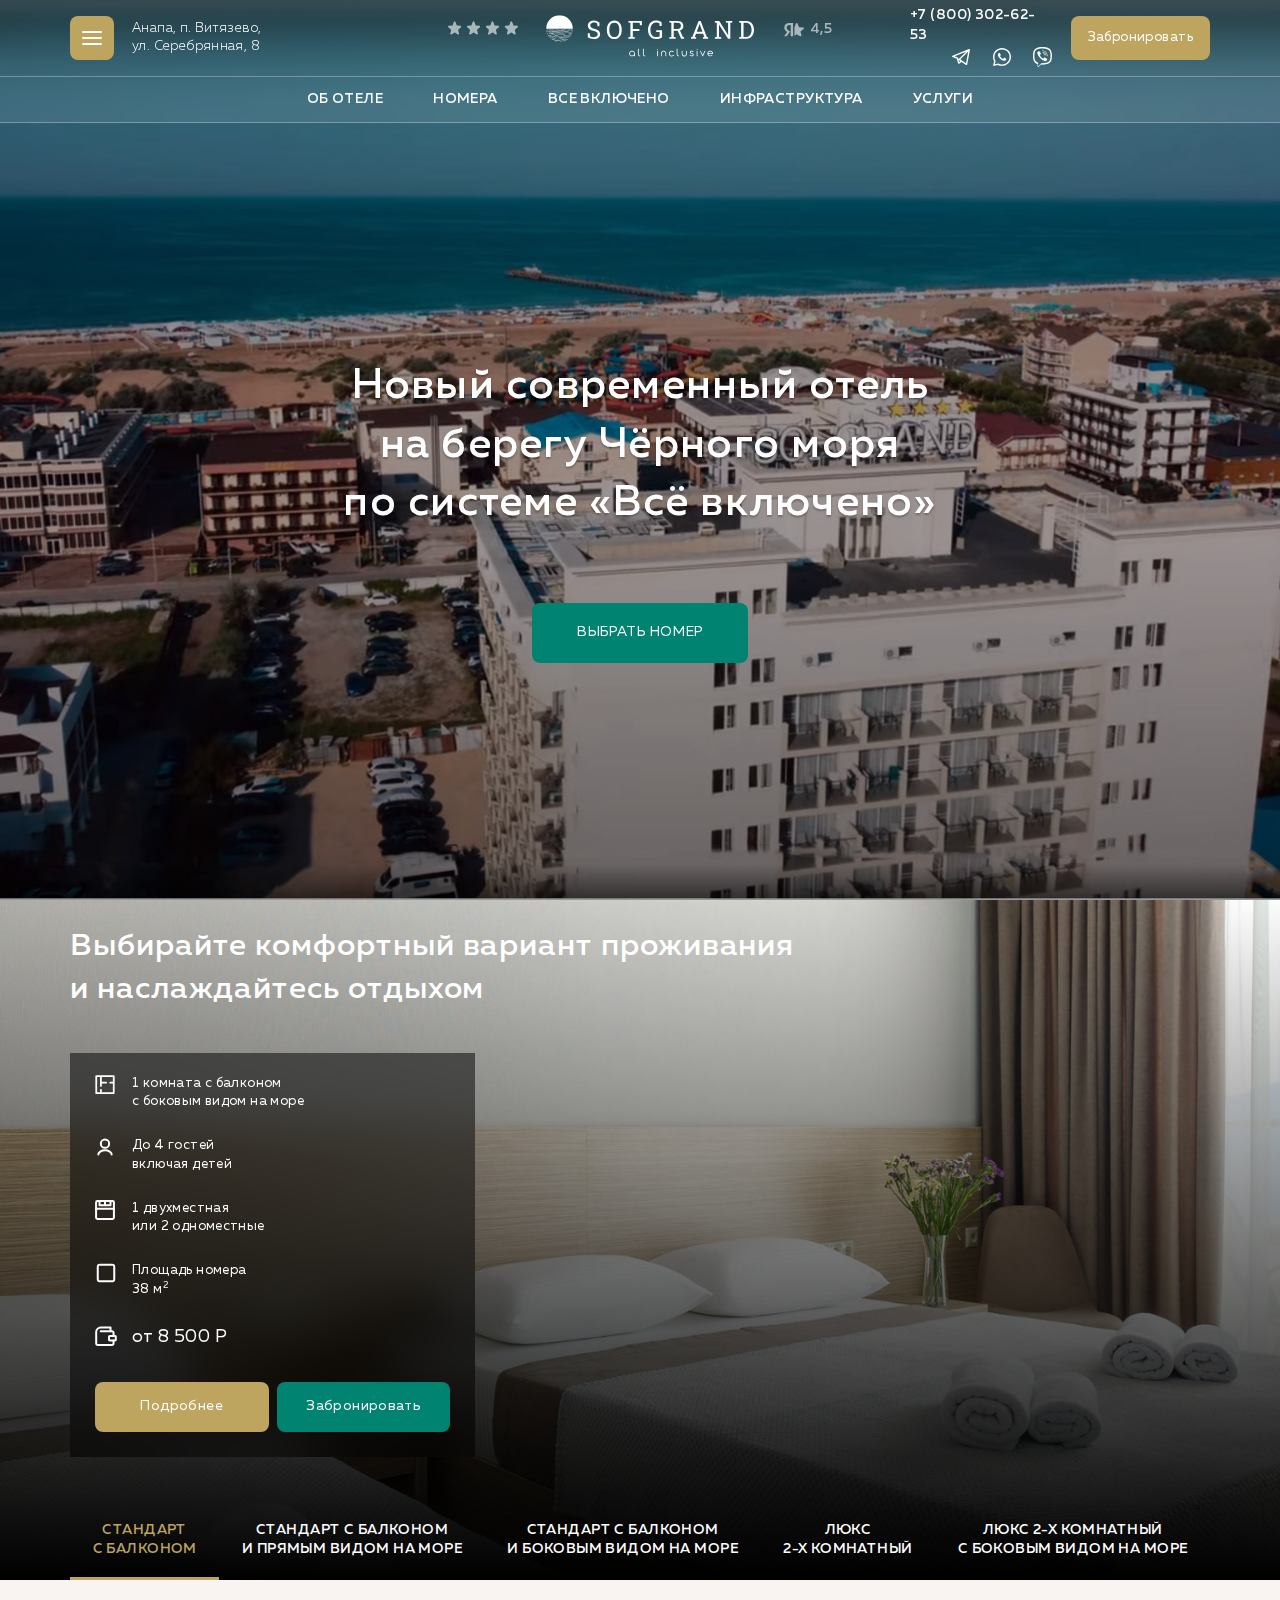
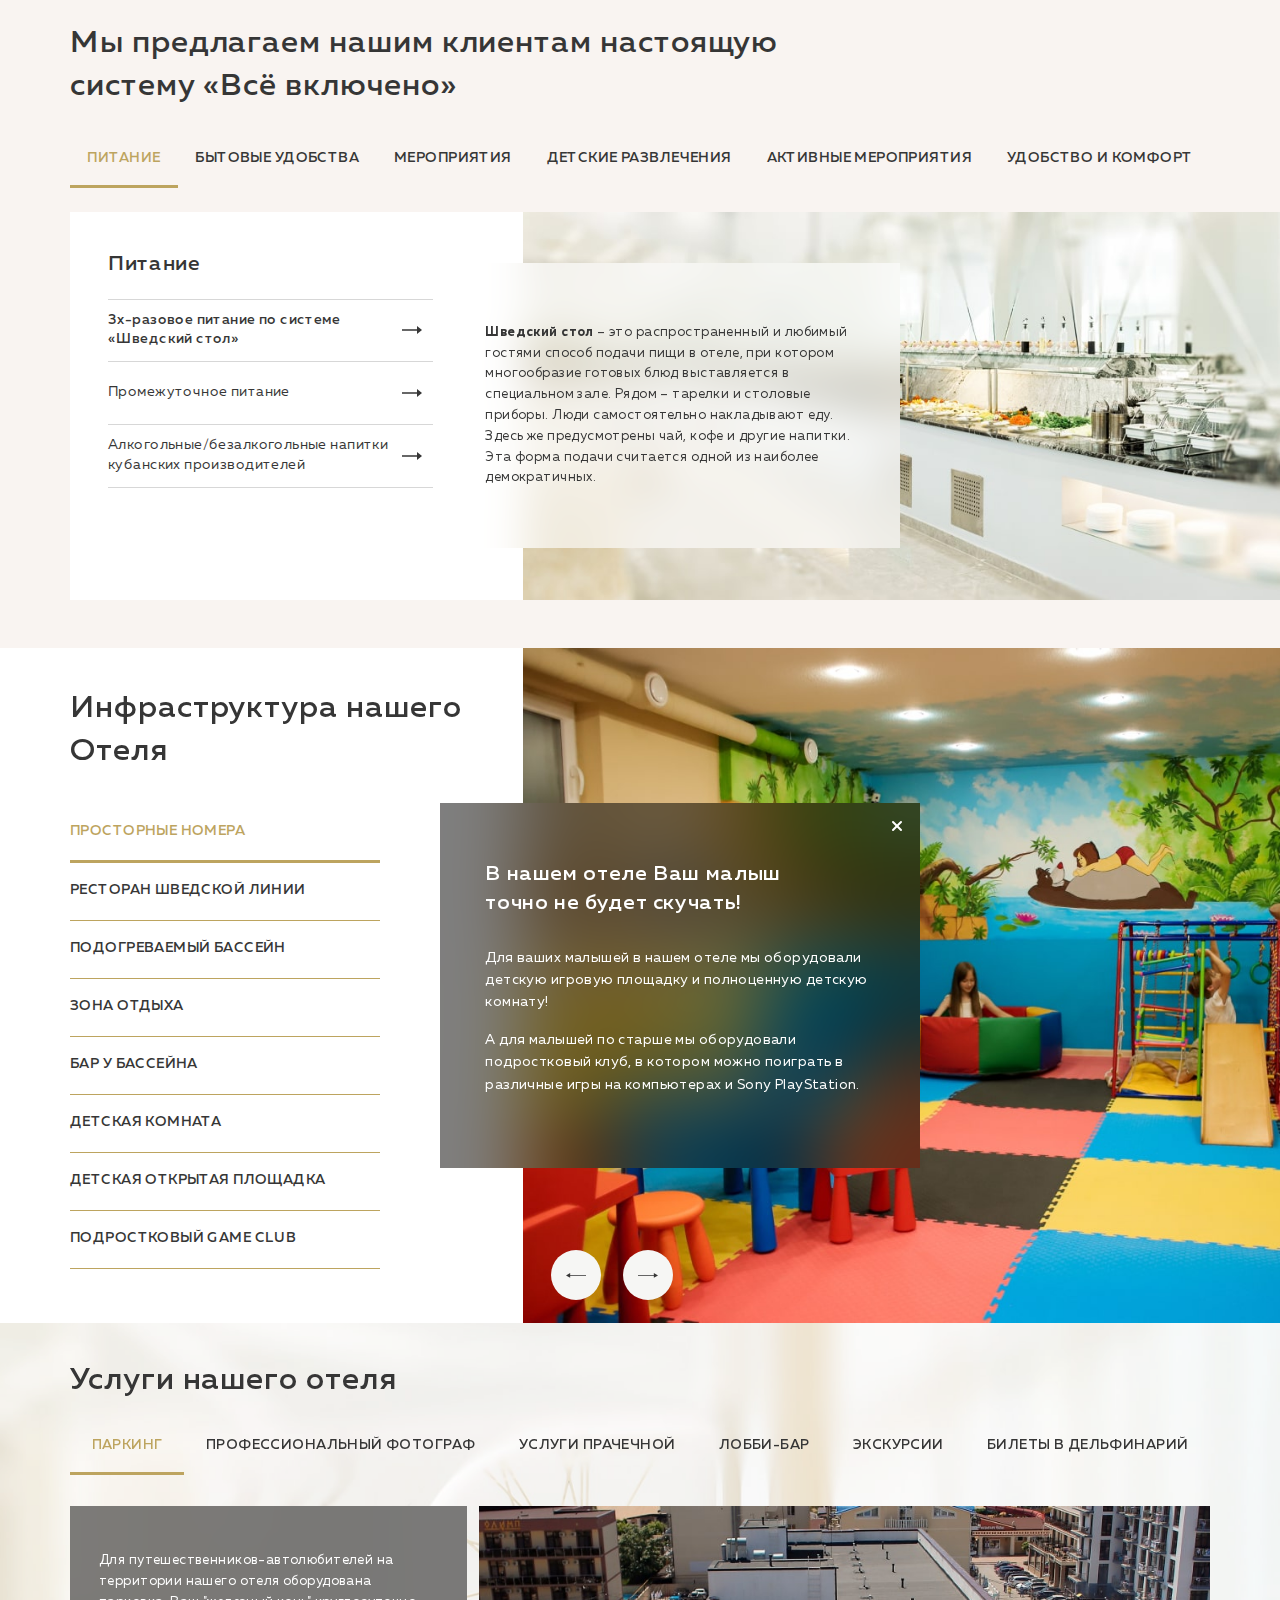
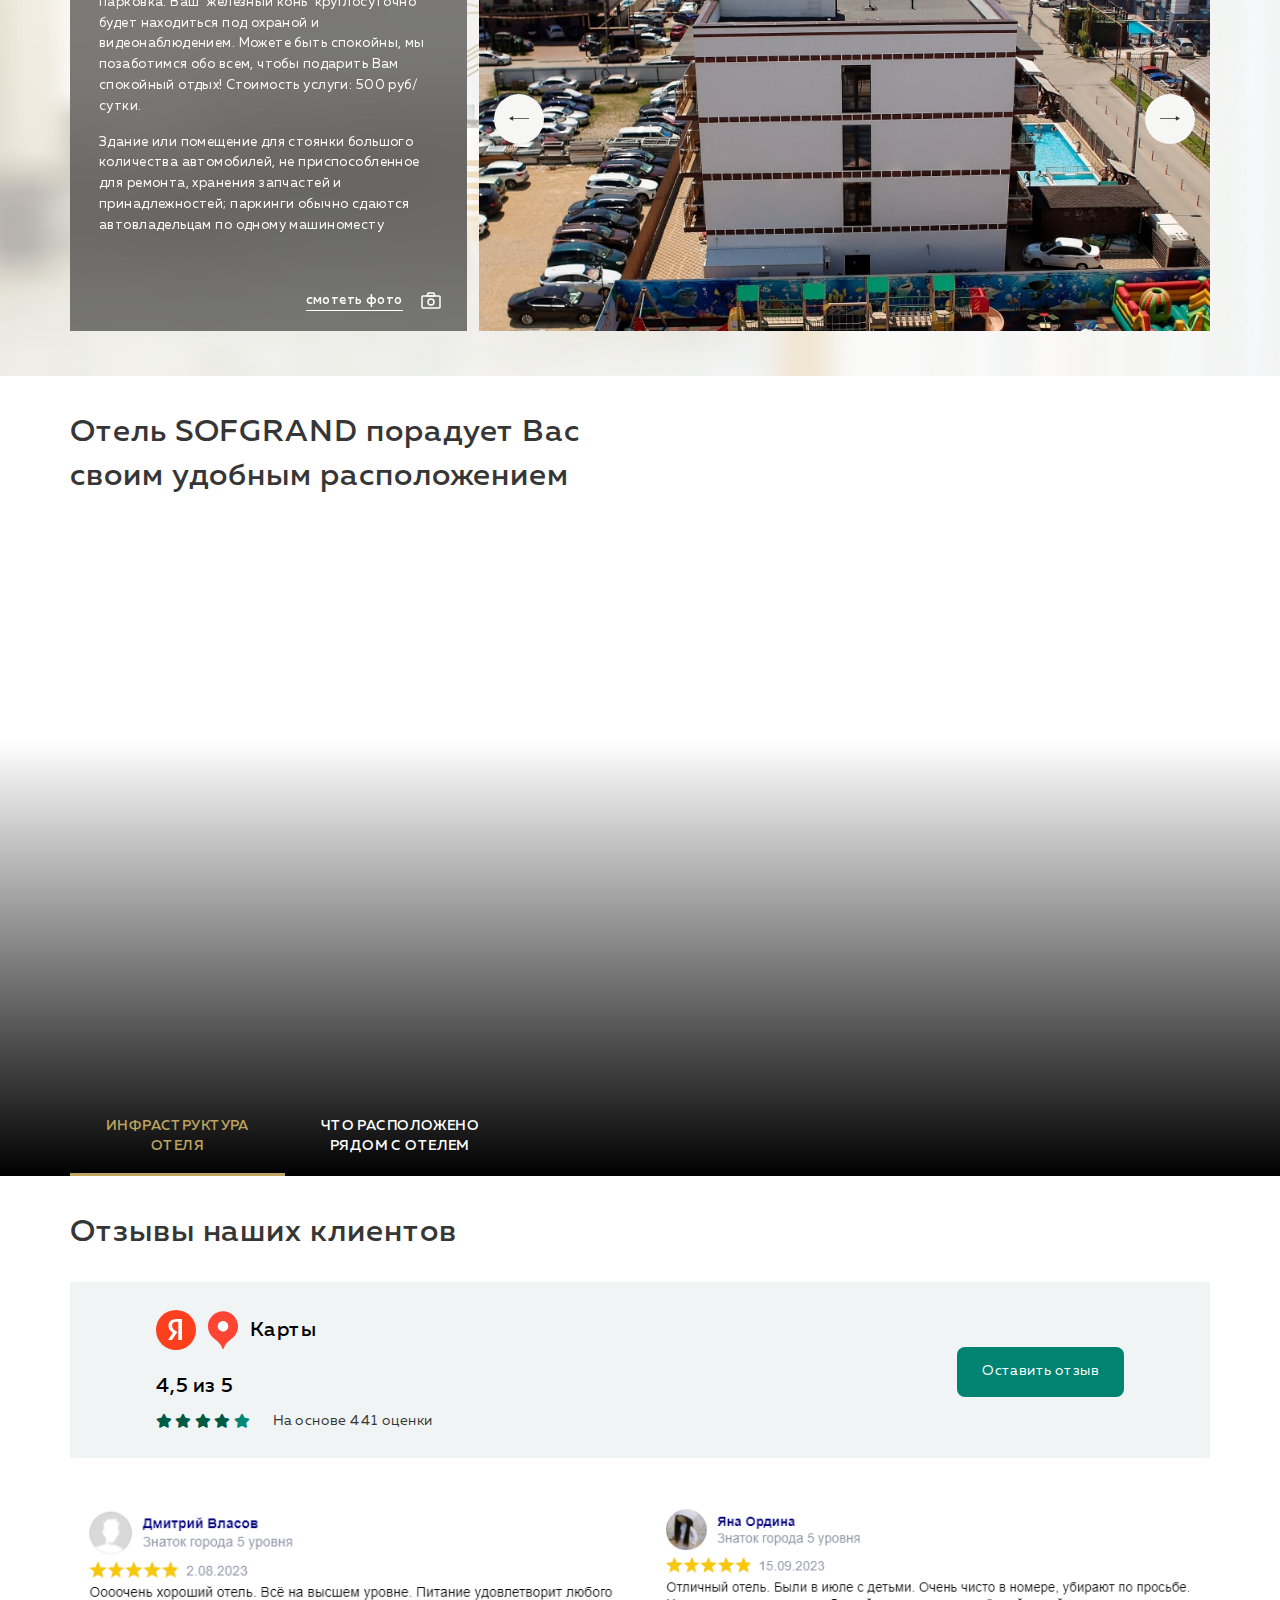
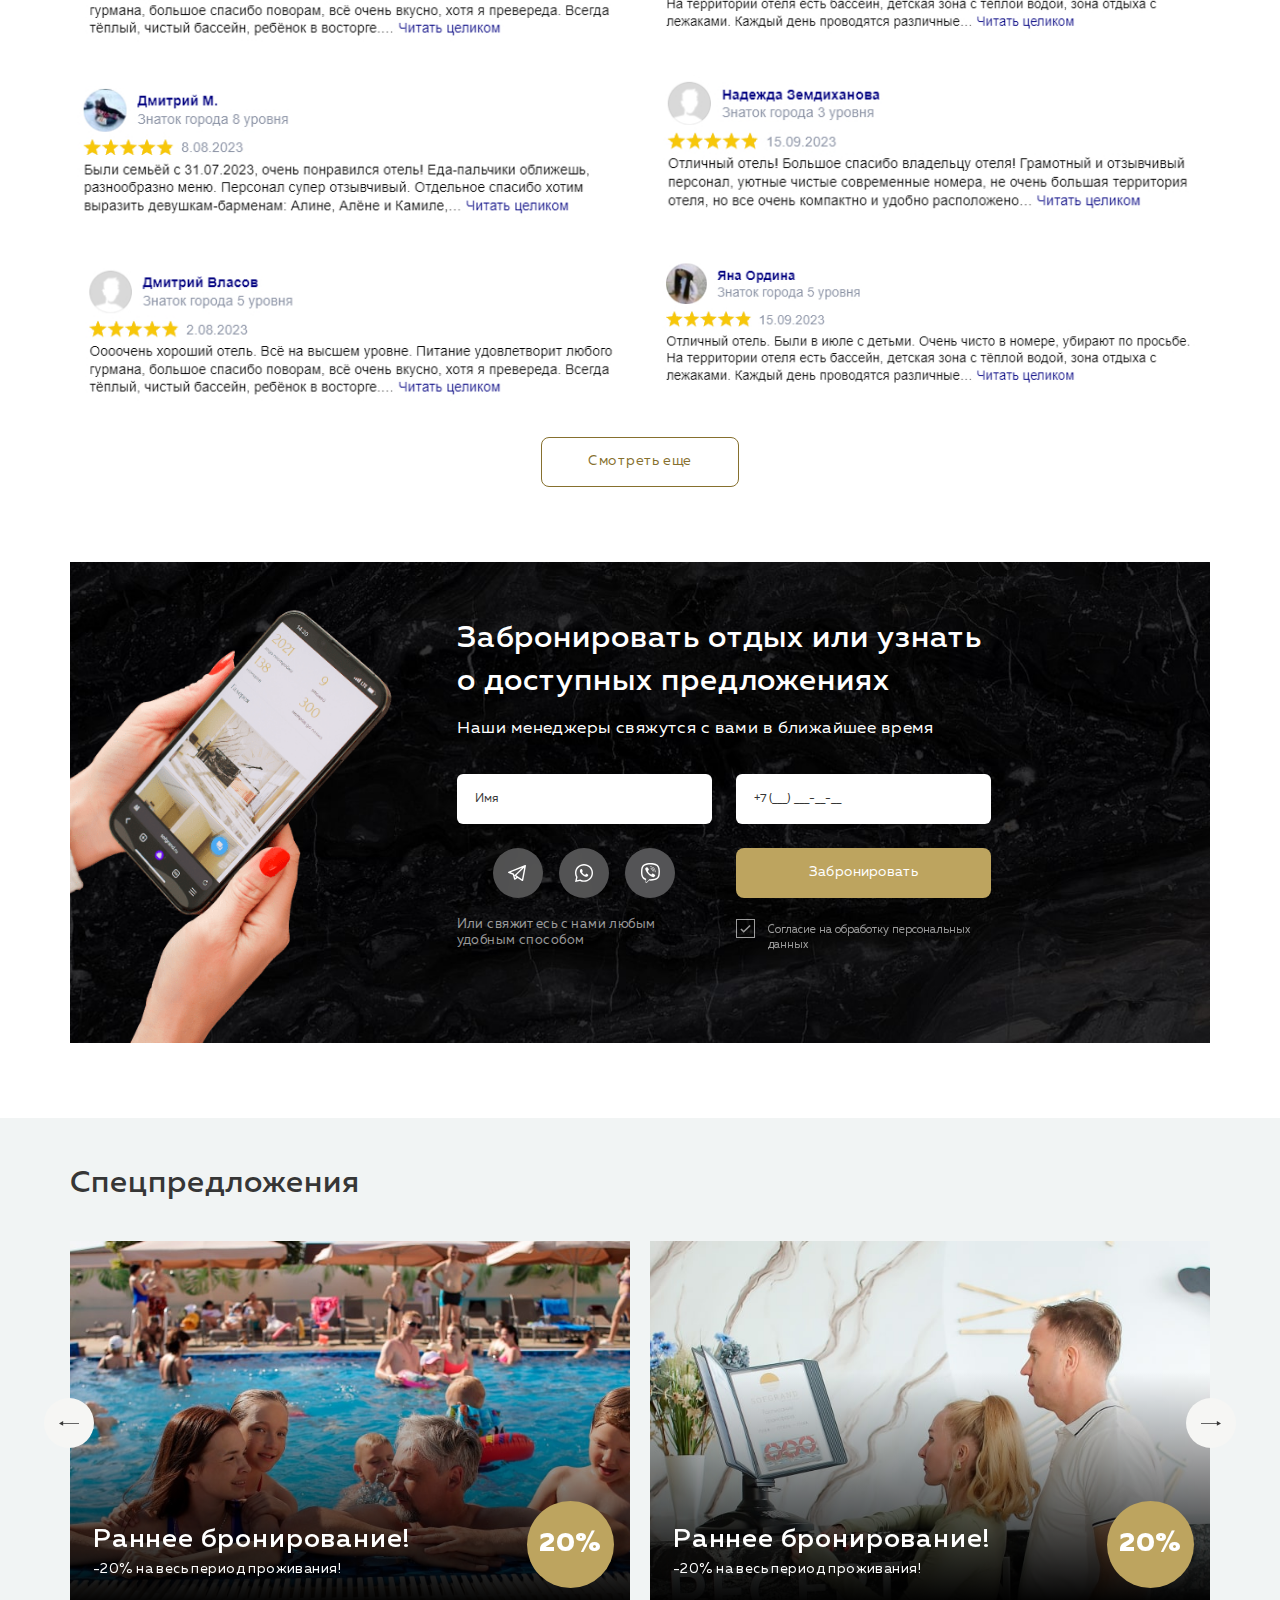
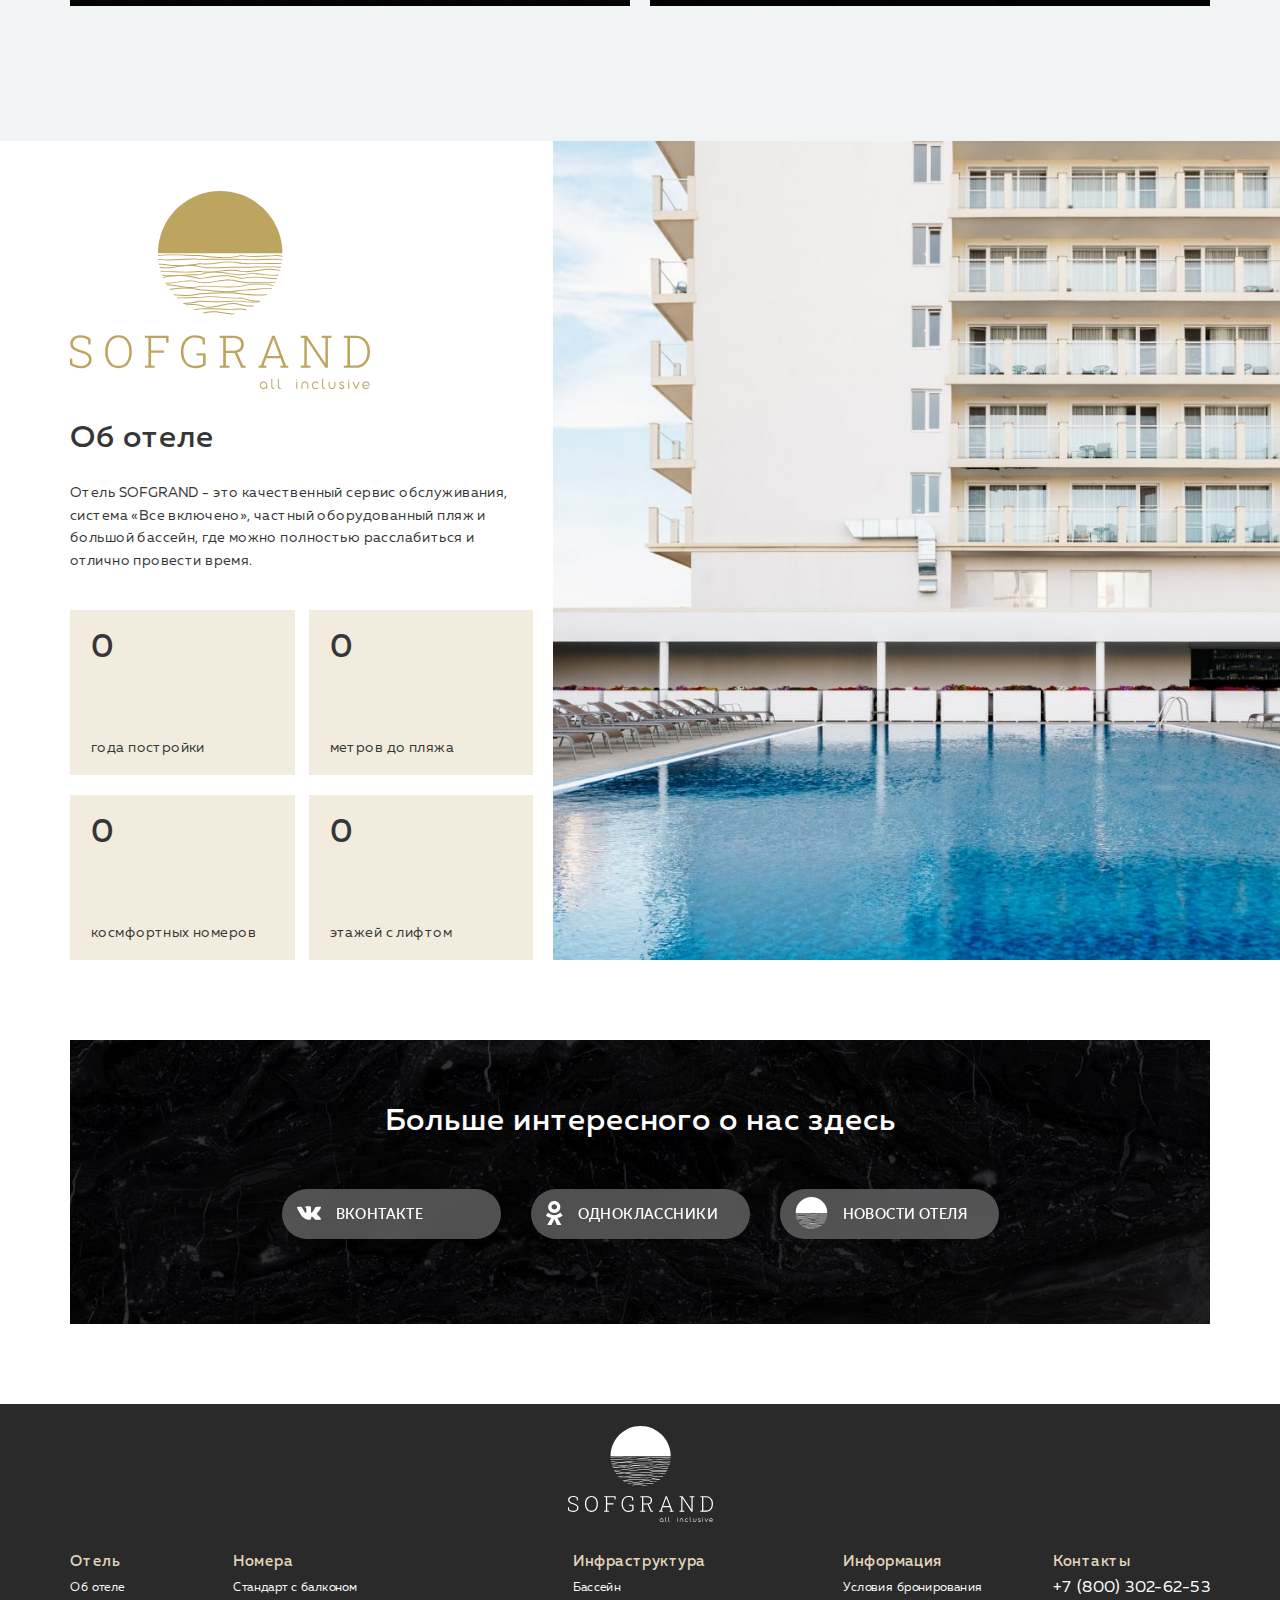
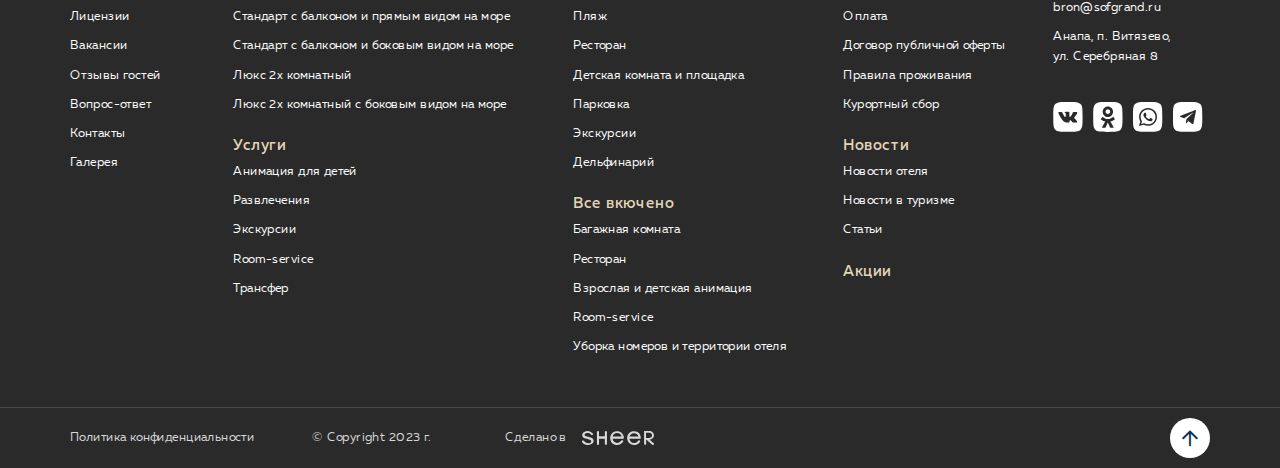
==== commit 288f69bb: "Add files via upload" ====
--- a/index.html
+++ b/index.html
@@ -18,8 +18,8 @@
 	<link rel="stylesheet" href="libs/slick-1.5.9/slick/slick.css" />
 	<link rel="stylesheet" href="libs/slick-1.5.9/slick/slick-theme.css" />
 	<link rel="stylesheet" href="css/fonts.css" />
-	<link rel="stylesheet" href="css/main.css?ver=1.1" />
-	<link rel="stylesheet" href="css/media.css?ver=1.1" />
+	<link rel="stylesheet" href="css/main.css?ver=1.2" />
+	<link rel="stylesheet" href="css/media.css?ver=1.2" />
 </head>
 <body>
 
@@ -1209,25 +1209,25 @@
 							<div class="row row_about">
 								<div class="col-6">
 									<div class="item-about">
-										<div class="item-about__title">2021</div>
+										<div class="item-about__title"><span data-from="0" data-to="2021">0</span></div>
 										<p>года постройки</p>
 									</div>
 								</div>
 								<div class="col-6">
 									<div class="item-about">
-										<div class="item-about__title">300</div>
+										<div class="item-about__title"><span data-from="0" data-to="300">0</span></div>
 										<p>метров до пляжа</p>
 									</div>
 								</div>
 								<div class="col-6">
 									<div class="item-about">
-										<div class="item-about__title">138</div>
+										<div class="item-about__title"><span data-from="0" data-to="138">0</span></div>
 										<p>космфортных номеров</p>
 									</div>
 								</div>
 								<div class="col-6">
 									<div class="item-about">
-										<div class="item-about__title">9</div>
+										<div class="item-about__title"><span data-from="0" data-to="9">0</span></div>
 										<p>этажей с лифтом</p>
 									</div>
 								</div>
@@ -1405,8 +1405,9 @@
 	<script src="libs/slick-1.5.9/slick/slick.min.js"></script>
 	<script src="libs/scroll2id/PageScroll2id.min.js"></script>
 	<script src="libs/mask/jquery.maskedinput.js"></script>
+	<script src="libs/jquery-spincrement/jquery.spincrement.min.js"></script>
 	<script src="libs/jQueryFormStyler-master/jquery.formstyler.min.js"></script>
-	<script src="js/common.js?ver=1.1"></script>
+	<script src="js/common.js?ver=1.2"></script>
 	<script src="https://api-maps.yandex.ru/2.1/?lang=ru_RU"></script>
 	<script>
 		$(document).ready(function() {
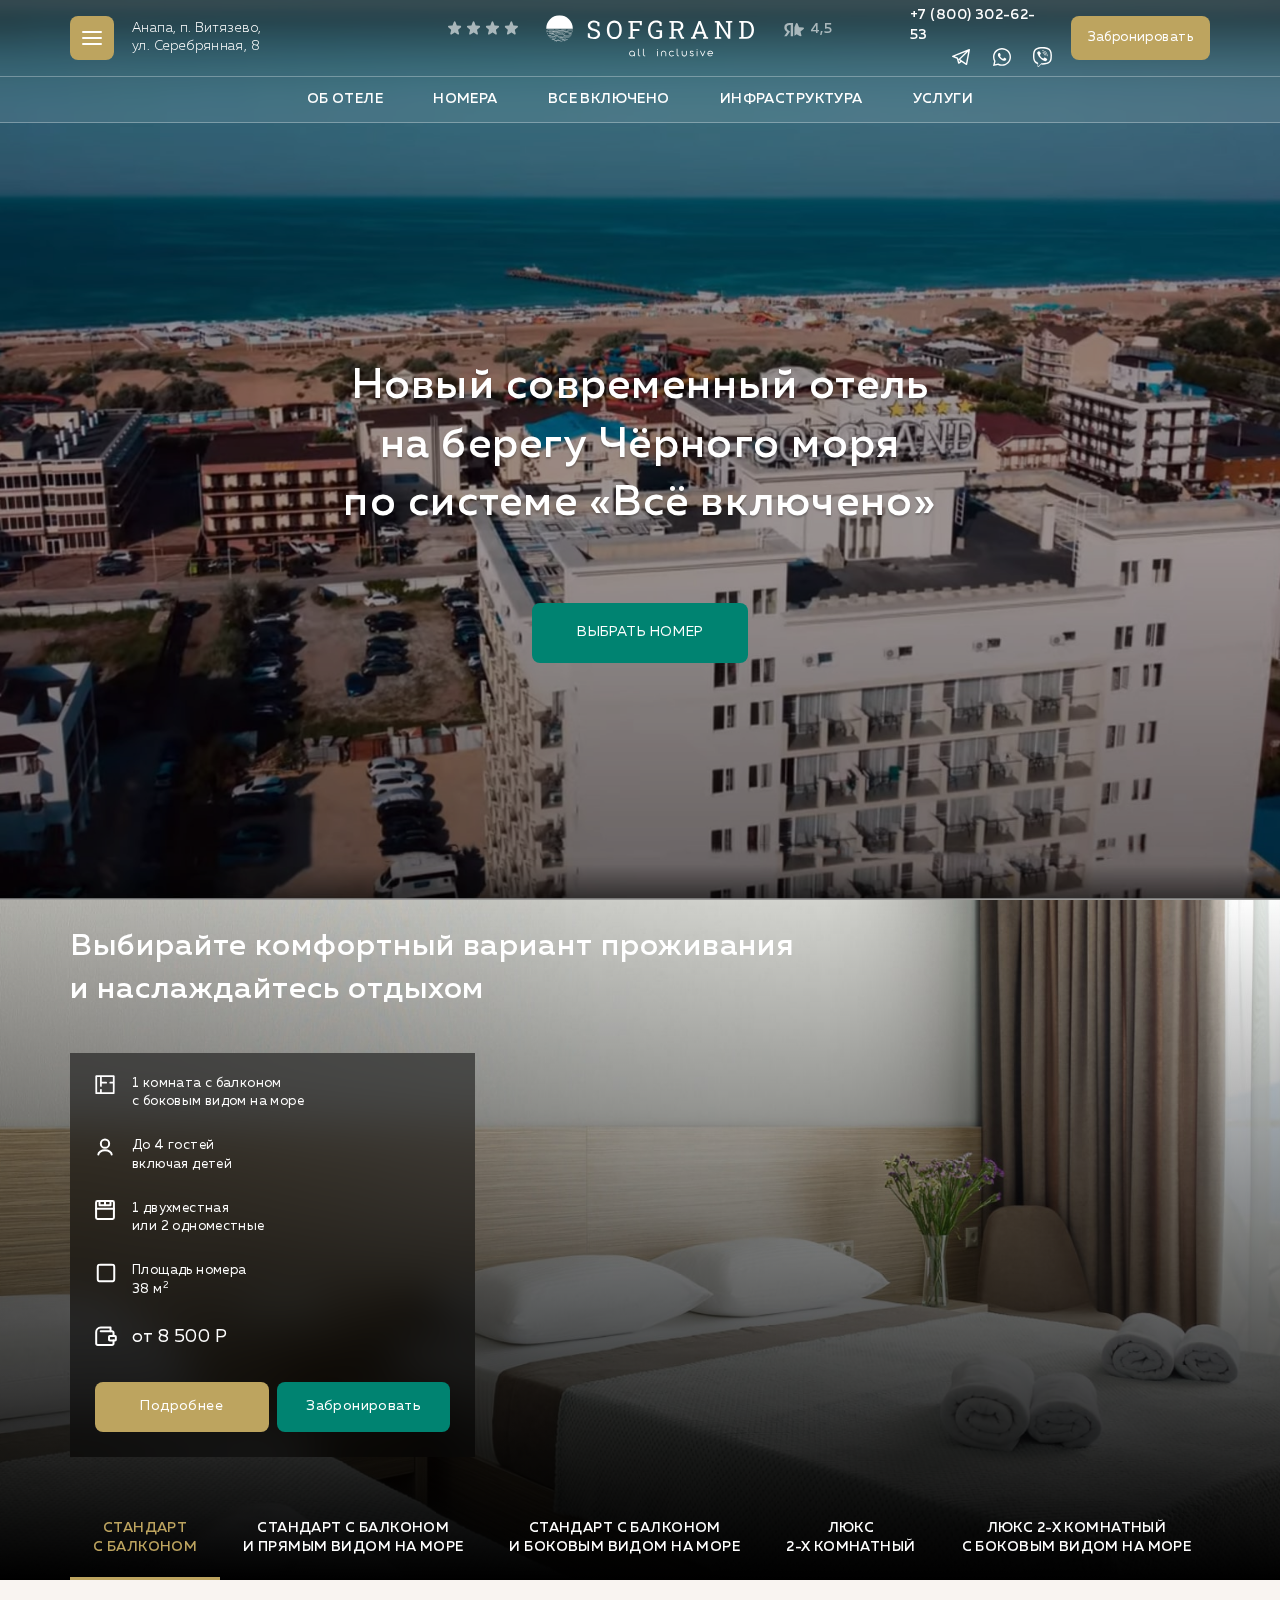
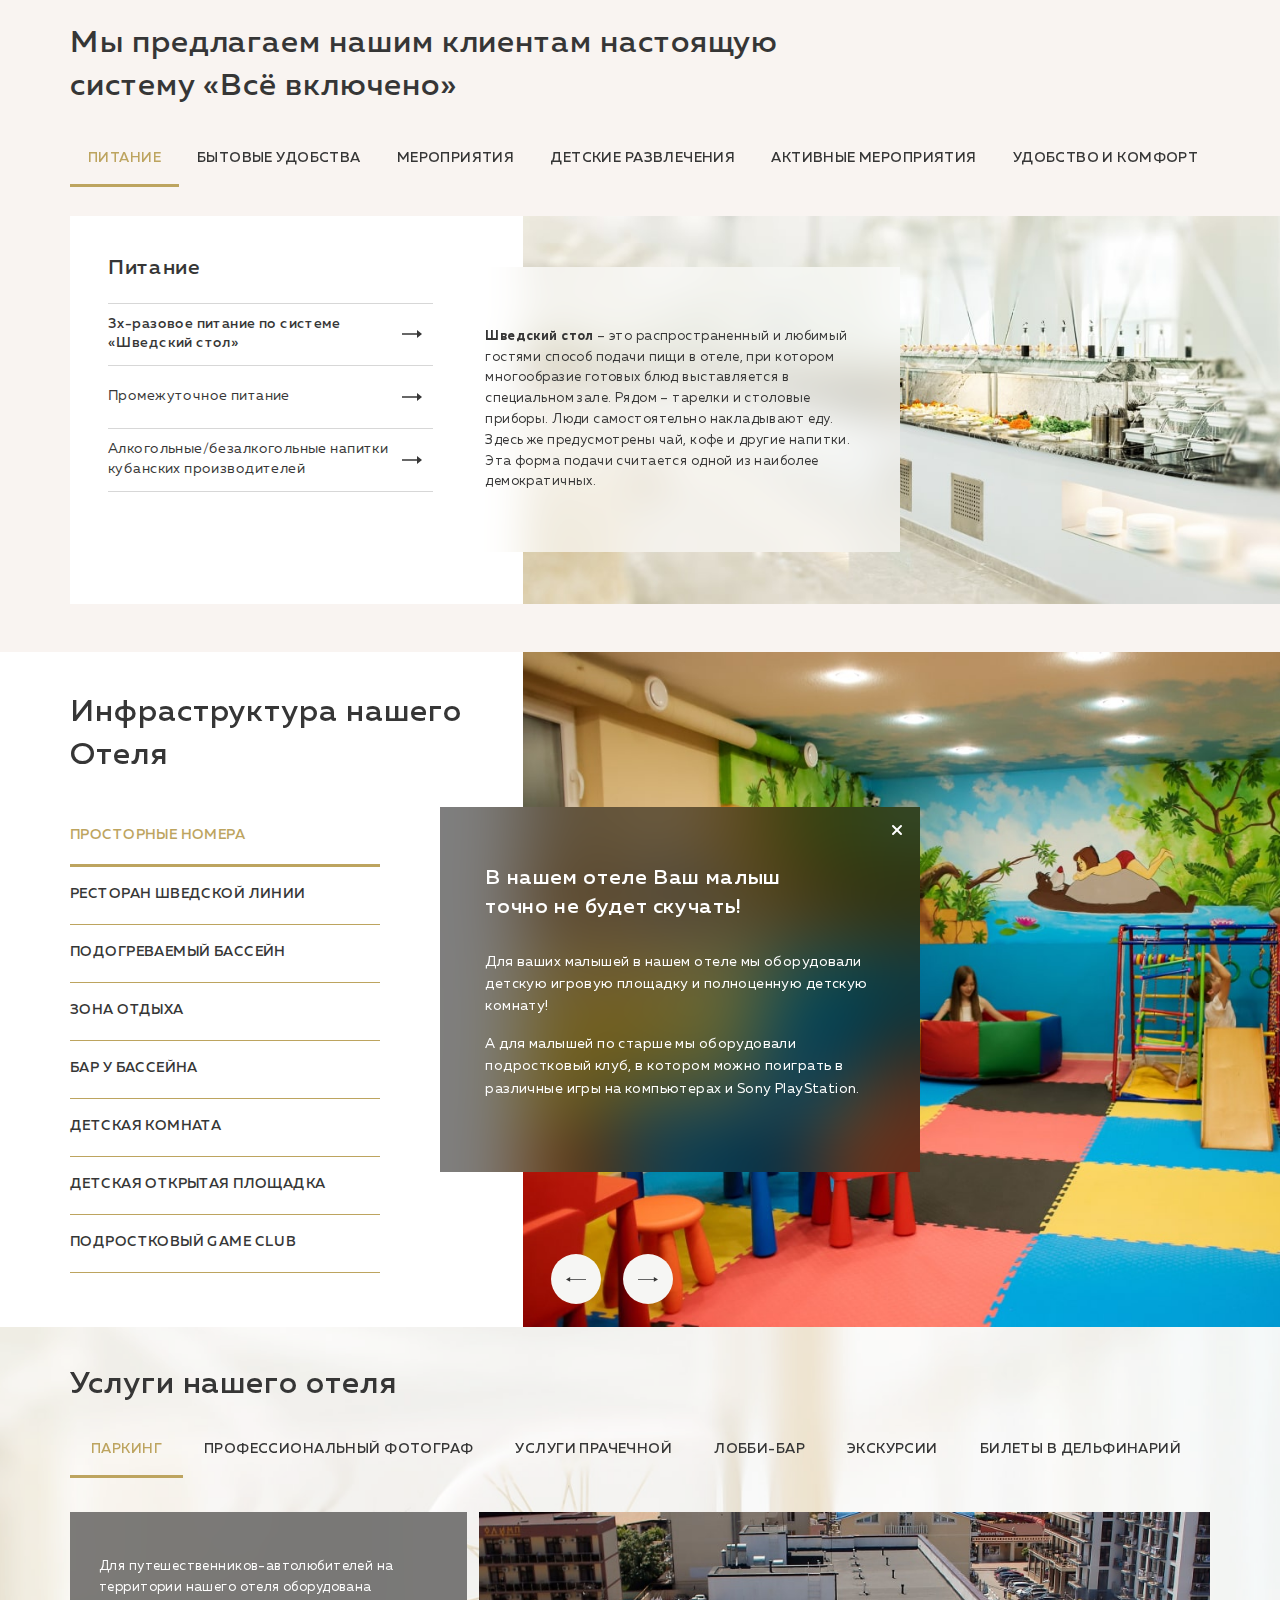
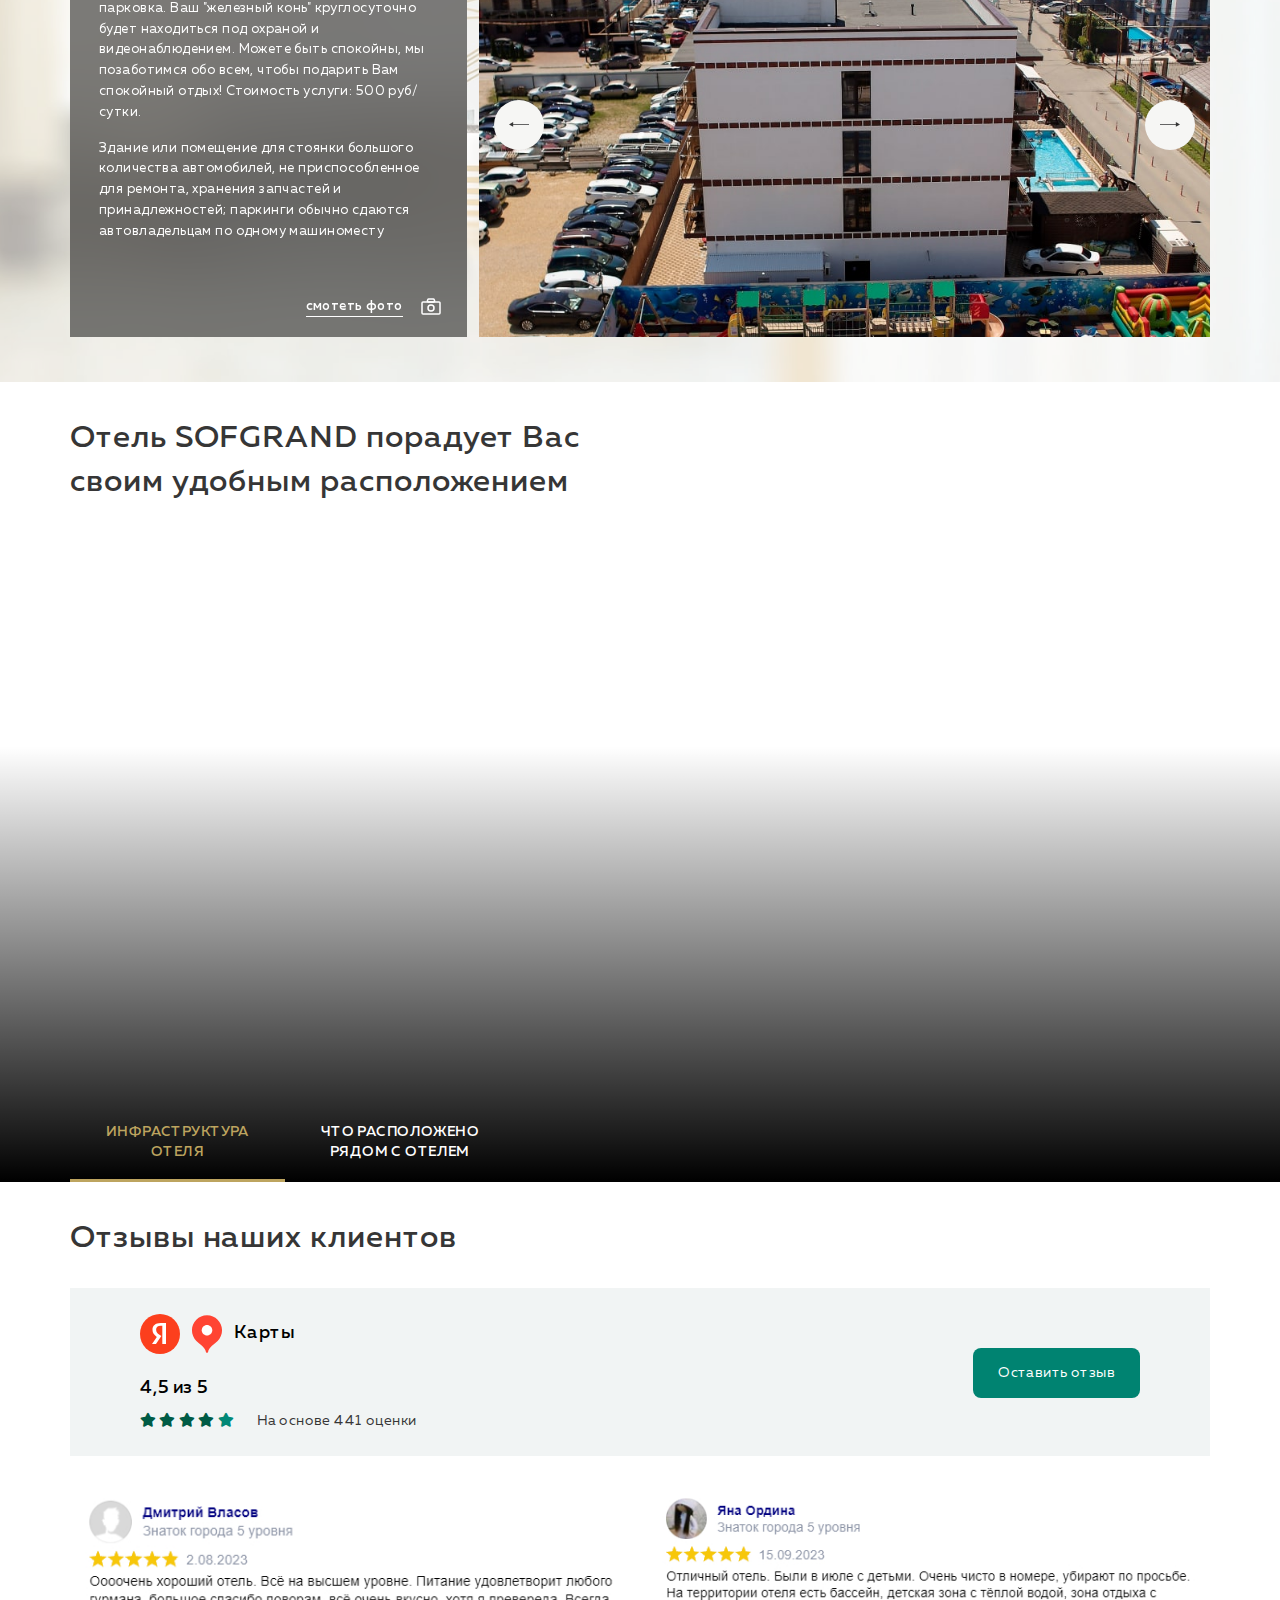
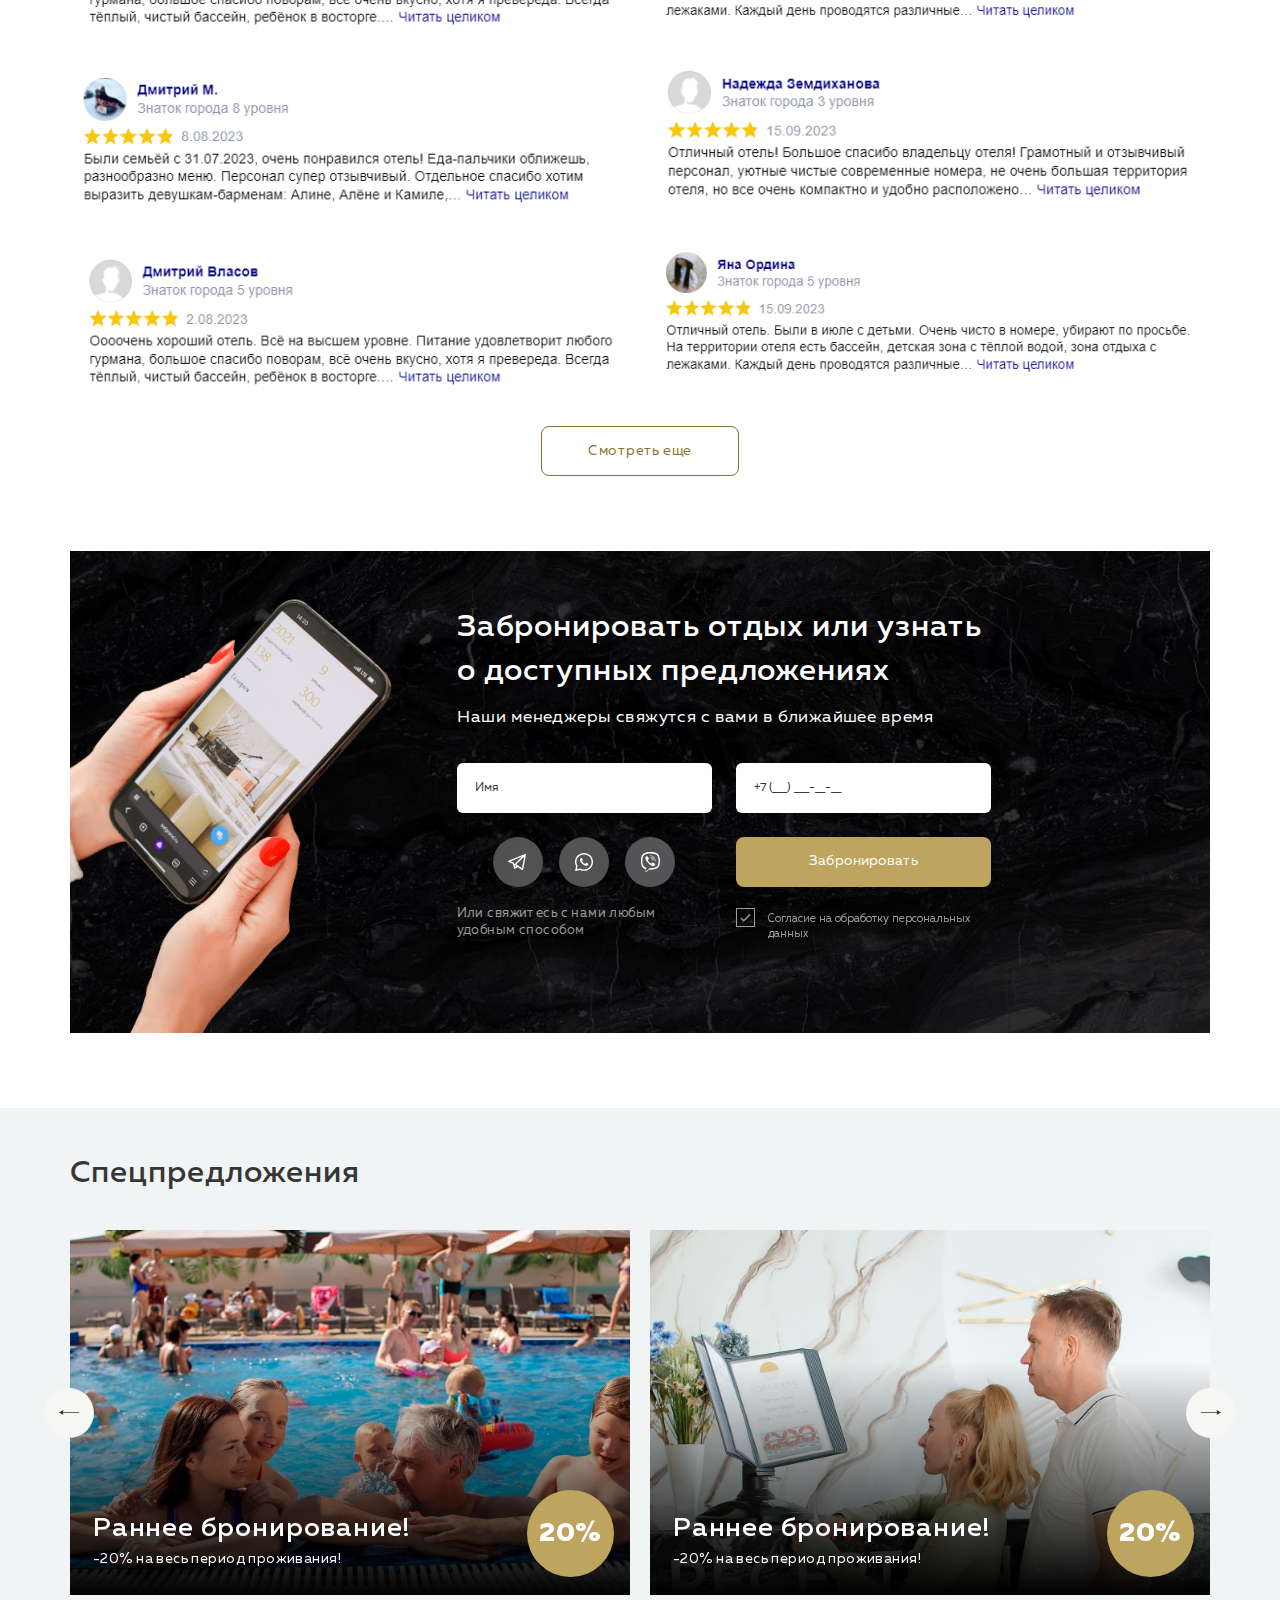
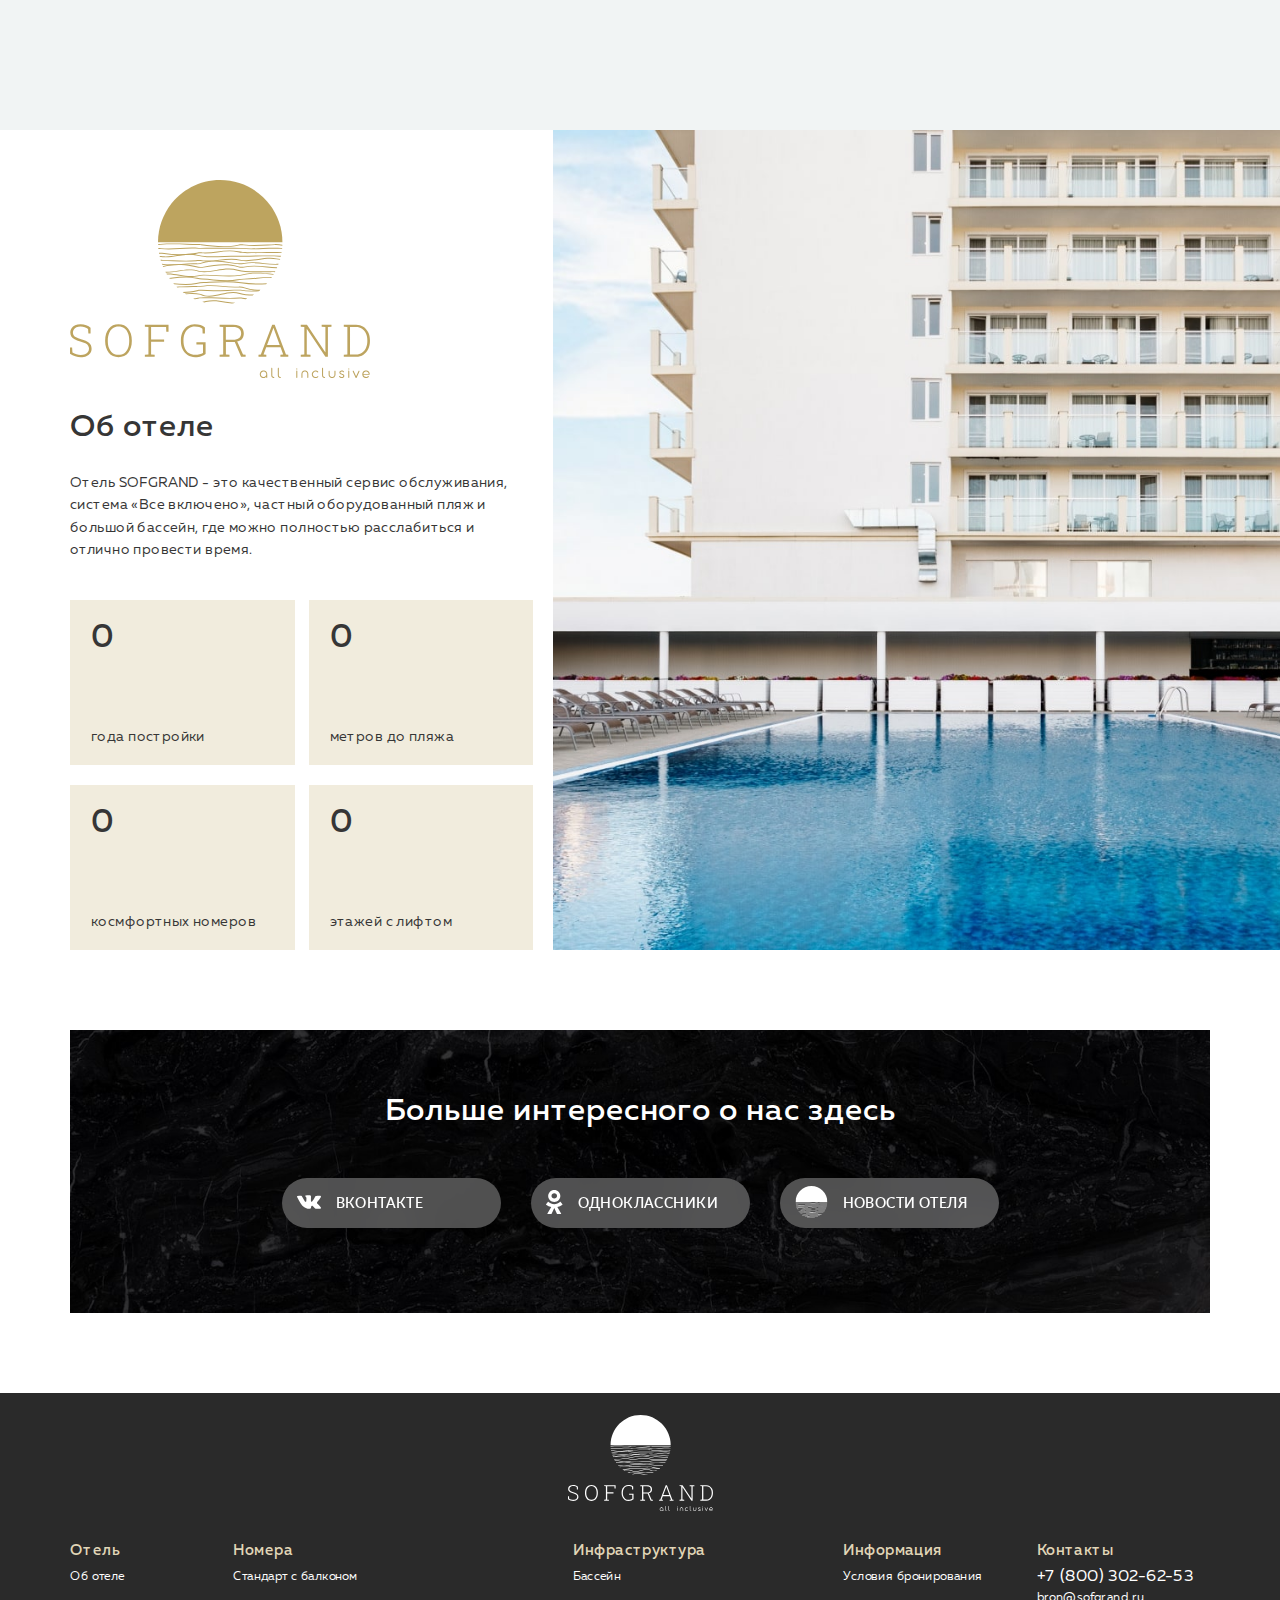
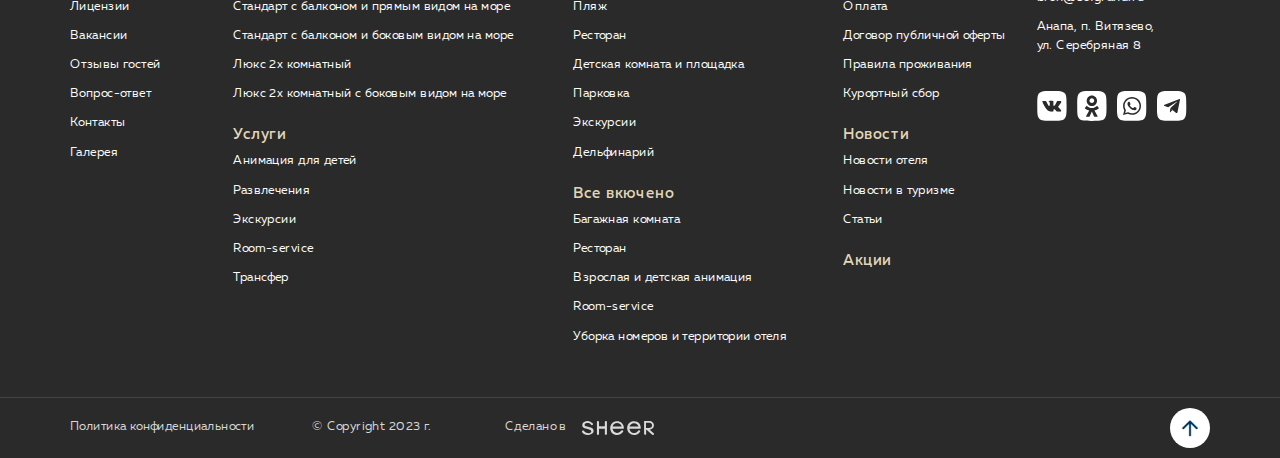
==== commit 33a05635: "Add files via upload" ====
--- a/index.html
+++ b/index.html
@@ -18,18 +18,45 @@
 	<link rel="stylesheet" href="libs/slick-1.5.9/slick/slick.css" />
 	<link rel="stylesheet" href="libs/slick-1.5.9/slick/slick-theme.css" />
 	<link rel="stylesheet" href="css/fonts.css" />
-	<link rel="stylesheet" href="css/main.css?ver=1.2" />
-	<link rel="stylesheet" href="css/media.css?ver=1.2" />
+	<link rel="stylesheet" href="css/main.css?ver=1.3" />
+	<link rel="stylesheet" href="css/media.css?ver=1.3" />
 </head>
 <body>
 
 	<div class="wrapper">
 
-		<header class="header">
+		<div class="buttons-fixed">
+			<a href="#" class="btn-fixed">
+				<div class="btn-fixed__icon">
+					<img src="img/btn_fixed1.svg" alt="alt">
+				</div>
+				<div class="btn-fixed__text">Адрес</div>
+			</a>
+			<a href="#" class="btn-fixed">
+				<div class="btn-fixed__icon">
+					<img src="img/btn_fixed2.svg" alt="alt">
+				</div>
+				<div class="btn-fixed__text">Номера</div>
+			</a>
+			<a href="#" class="btn-fixed">
+				<div class="btn-fixed__icon">
+					<img src="img/btn_fixed3.svg" alt="alt">
+				</div>
+				<div class="btn-fixed__text">Бронь</div>
+			</a>
+			<a href="#" class="btn-fixed">
+				<div class="btn-fixed__icon">
+					<img src="img/btn_fixed4.svg" alt="alt">
+				</div>
+				<div class="btn-fixed__text">Связь</div>
+			</a>
+		</div>
+
+		<header class="header default">
 			<div class="header__top">
 				<div class="container">
 					<div class="row">
-						<div class="col-lg-3">
+						<div class="col-lg-3 col-3">
 							<div class="header__left">
 								<span class='sandwich'>
 									<span class='sw-topper'></span>
@@ -39,18 +66,19 @@
 								<div class="location-main">Анапа, п. Витязево, <br>ул. Серебрянная, 8</div>
 							</div>
 						</div>
-						<div class="col-lg-6">
+						<div class="col-lg-6 col-6">
 							<div class="header__center">
 								<div class="stars">
 									<img src="img/stars.svg" alt="alt">
 								</div>
 								<a href="#" class="logo">
-									<img src="img/logo.svg" alt="alt">
+									<img src="img/logo.svg" class="hidden-mob" alt="alt">
+									<img src="img/logo_mob.svg" class="show-mob" alt="alt">
 								</a>
 								<div class="yandex-rating"><img src="img/yd.svg" alt="alt">4,5</div>
 							</div>
 						</div>
-						<div class="col-lg-3">
+						<div class="col-lg-3 col-3">
 							<div class="header__right">
 								<div class="header__contacts">
 									<a href="tel:+78003026253" class="phone-main">+7 (800) 302-62-53</a>
@@ -77,6 +105,38 @@
 					</ul>
 				</div>
 			</div>
+			<div class="header__fixed">
+				<div class="container">
+					<div class="header__wrapper">
+						<span class='sandwich'>
+							<span class='sw-topper'></span>
+							<span class='sw-bottom'></span>
+							<span class='sw-footer'></span>
+						</span>
+						<a href="#" class="logo">
+							<img src="img/logo_fixed.svg" alt="alt">
+						</a>
+						<ul class="menu">
+							<li><a href="#">Об отеле</a></li>
+							<li><a href="#">Номера</a></li>
+							<li><a href="#">Все включено</a></li>
+							<li><a href="#">Инфраструктура</a></li>
+							<li><a href="#">Услуги</a></li>
+						</ul>
+						<div class="header__right">
+							<div class="header__contacts">
+								<a href="tel:+78003026253" class="phone-main">+7 (800) 302-62-53</a>
+								<ul class="socials-list">
+									<li><a href="#" target="_blank"><img src="img/tg.svg" alt="alt"></a></li>
+									<li><a href="#" target="_blank"><img src="img/vb.svg" alt="alt"></a></li>
+									<li><a href="#" target="_blank"><img src="img/wp.svg" alt="alt"></a></li>
+								</ul>
+							</div>
+							<a href="#" class="btn-main btn-main_page">Забронировать</a>
+						</div>
+					</div>
+				</div>
+			</div>
 		</header>
 
 		<section class="billbord">
@@ -92,21 +152,26 @@
 			<div class="container">
 				<h2 class="title-section">Выбирайте комфортный вариант проживания <br>и наслаждайтесь отдыхом</h2>
 			</div>
-			<div class="tab-container">
-				<div class="tab-pane" id="tab_room1">
+			<ul class="slider-for-rooms">
+				<li>
 					<div class="unit-room">
 						<div class="unit-room__image">
 							<img src="img/room1.jpg" alt="alt">
 						</div>
 						<div class="container">
 							<div class="unit-room__content">
-								<ul>
-									<li><img src="img/ic_room1.svg" alt="alt">1 комната с балконом <br>с боковым видом на море</li>
-									<li><img src="img/ic_room2.svg" alt="alt">До 4 гостей <br>включая детей</li>
-									<li><img src="img/ic_room3.svg" alt="alt">1 двухместная <br>или 2 одноместные</li>
-									<li><img src="img/ic_room4.svg" alt="alt">Площадь номера <br>38 м<sup>2</sup></li>
-									<li><img src="img/ic_room5.svg" alt="alt"><strong>от 8 500 Р</strong></li>
-								</ul>
+								<div class="unit-room__mobile-image">
+									<img src="img/room_mobile1.jpg" alt="alt">
+								</div>
+								<div class="hidden-mob">
+									<ul>
+										<li><img src="img/ic_room1.svg" alt="alt">1 комната с балконом <br>с боковым видом на море</li>
+										<li><img src="img/ic_room2.svg" alt="alt">До 4 гостей <br>включая детей</li>
+										<li><img src="img/ic_room3.svg" alt="alt">1 двухместная <br>или 2 одноместные</li>
+										<li><img src="img/ic_room4.svg" alt="alt">Площадь номера <br>38 м<sup>2</sup></li>
+										<li><img src="img/ic_room5.svg" alt="alt"><strong>от 8 500 Р</strong></li>
+									</ul>
+								</div>
 								<div class="unit-room__buttons">
 									<a href="#" class="btn-main btn-main_page">Подробнее</a>
 									<a href="#" class="btn-main">Забронировать</a>
@@ -114,21 +179,26 @@
 							</div>
 						</div>
 					</div>
-				</div>
-				<div class="tab-pane" id="tab_room2">
+				</li>
+				<li>
 					<div class="unit-room">
 						<div class="unit-room__image">
 							<img src="img/room1.jpg" alt="alt">
 						</div>
 						<div class="container">
 							<div class="unit-room__content">
-								<ul>
-									<li><img src="img/ic_room1.svg" alt="alt">1 комната с балконом <br>с боковым видом на море</li>
-									<li><img src="img/ic_room2.svg" alt="alt">До 4 гостей <br>включая детей</li>
-									<li><img src="img/ic_room3.svg" alt="alt">1 двухместная <br>или 2 одноместные</li>
-									<li><img src="img/ic_room4.svg" alt="alt">Площадь номера <br>38 м<sup>2</sup></li>
-									<li><img src="img/ic_room5.svg" alt="alt"><strong>от 8 500 Р</strong></li>
-								</ul>
+								<div class="unit-room__mobile-image">
+									<img src="img/room_mobile1.jpg" alt="alt">
+								</div>
+								<div class="hidden-mob">
+									<ul>
+										<li><img src="img/ic_room1.svg" alt="alt">1 комната с балконом <br>с боковым видом на море</li>
+										<li><img src="img/ic_room2.svg" alt="alt">До 4 гостей <br>включая детей</li>
+										<li><img src="img/ic_room3.svg" alt="alt">1 двухместная <br>или 2 одноместные</li>
+										<li><img src="img/ic_room4.svg" alt="alt">Площадь номера <br>38 м<sup>2</sup></li>
+										<li><img src="img/ic_room5.svg" alt="alt"><strong>от 8 500 Р</strong></li>
+									</ul>
+								</div>
 								<div class="unit-room__buttons">
 									<a href="#" class="btn-main btn-main_page">Подробнее</a>
 									<a href="#" class="btn-main">Забронировать</a>
@@ -136,21 +206,26 @@
 							</div>
 						</div>
 					</div>
-				</div>
-				<div class="tab-pane" id="tab_room3">
+				</li>
+				<li>
 					<div class="unit-room">
 						<div class="unit-room__image">
 							<img src="img/room1.jpg" alt="alt">
 						</div>
 						<div class="container">
 							<div class="unit-room__content">
-								<ul>
-									<li><img src="img/ic_room1.svg" alt="alt">1 комната с балконом <br>с боковым видом на море</li>
-									<li><img src="img/ic_room2.svg" alt="alt">До 4 гостей <br>включая детей</li>
-									<li><img src="img/ic_room3.svg" alt="alt">1 двухместная <br>или 2 одноместные</li>
-									<li><img src="img/ic_room4.svg" alt="alt">Площадь номера <br>38 м<sup>2</sup></li>
-									<li><img src="img/ic_room5.svg" alt="alt"><strong>от 8 500 Р</strong></li>
-								</ul>
+								<div class="unit-room__mobile-image">
+									<img src="img/room_mobile1.jpg" alt="alt">
+								</div>
+								<div class="hidden-mob">
+									<ul>
+										<li><img src="img/ic_room1.svg" alt="alt">1 комната с балконом <br>с боковым видом на море</li>
+										<li><img src="img/ic_room2.svg" alt="alt">До 4 гостей <br>включая детей</li>
+										<li><img src="img/ic_room3.svg" alt="alt">1 двухместная <br>или 2 одноместные</li>
+										<li><img src="img/ic_room4.svg" alt="alt">Площадь номера <br>38 м<sup>2</sup></li>
+										<li><img src="img/ic_room5.svg" alt="alt"><strong>от 8 500 Р</strong></li>
+									</ul>
+								</div>
 								<div class="unit-room__buttons">
 									<a href="#" class="btn-main btn-main_page">Подробнее</a>
 									<a href="#" class="btn-main">Забронировать</a>
@@ -158,21 +233,26 @@
 							</div>
 						</div>
 					</div>
-				</div>
-				<div class="tab-pane" id="tab_room4">
+				</li>
+				<li>
 					<div class="unit-room">
 						<div class="unit-room__image">
 							<img src="img/room1.jpg" alt="alt">
 						</div>
 						<div class="container">
 							<div class="unit-room__content">
-								<ul>
-									<li><img src="img/ic_room1.svg" alt="alt">1 комната с балконом <br>с боковым видом на море</li>
-									<li><img src="img/ic_room2.svg" alt="alt">До 4 гостей <br>включая детей</li>
-									<li><img src="img/ic_room3.svg" alt="alt">1 двухместная <br>или 2 одноместные</li>
-									<li><img src="img/ic_room4.svg" alt="alt">Площадь номера <br>38 м<sup>2</sup></li>
-									<li><img src="img/ic_room5.svg" alt="alt"><strong>от 8 500 Р</strong></li>
-								</ul>
+								<div class="unit-room__mobile-image">
+									<img src="img/room_mobile1.jpg" alt="alt">
+								</div>
+								<div class="hidden-mob">
+									<ul>
+										<li><img src="img/ic_room1.svg" alt="alt">1 комната с балконом <br>с боковым видом на море</li>
+										<li><img src="img/ic_room2.svg" alt="alt">До 4 гостей <br>включая детей</li>
+										<li><img src="img/ic_room3.svg" alt="alt">1 двухместная <br>или 2 одноместные</li>
+										<li><img src="img/ic_room4.svg" alt="alt">Площадь номера <br>38 м<sup>2</sup></li>
+										<li><img src="img/ic_room5.svg" alt="alt"><strong>от 8 500 Р</strong></li>
+									</ul>
+								</div>
 								<div class="unit-room__buttons">
 									<a href="#" class="btn-main btn-main_page">Подробнее</a>
 									<a href="#" class="btn-main">Забронировать</a>
@@ -180,21 +260,26 @@
 							</div>
 						</div>
 					</div>
-				</div>
-				<div class="tab-pane" id="tab_room5">
+				</li>
+				<li>
 					<div class="unit-room">
 						<div class="unit-room__image">
 							<img src="img/room1.jpg" alt="alt">
 						</div>
 						<div class="container">
 							<div class="unit-room__content">
-								<ul>
-									<li><img src="img/ic_room1.svg" alt="alt">1 комната с балконом <br>с боковым видом на море</li>
-									<li><img src="img/ic_room2.svg" alt="alt">До 4 гостей <br>включая детей</li>
-									<li><img src="img/ic_room3.svg" alt="alt">1 двухместная <br>или 2 одноместные</li>
-									<li><img src="img/ic_room4.svg" alt="alt">Площадь номера <br>38 м<sup>2</sup></li>
-									<li><img src="img/ic_room5.svg" alt="alt"><strong>от 8 500 Р</strong></li>
-								</ul>
+								<div class="unit-room__mobile-image">
+									<img src="img/room_mobile1.jpg" alt="alt">
+								</div>
+								<div class="hidden-mob">
+									<ul>
+										<li><img src="img/ic_room1.svg" alt="alt">1 комната с балконом <br>с боковым видом на море</li>
+										<li><img src="img/ic_room2.svg" alt="alt">До 4 гостей <br>включая детей</li>
+										<li><img src="img/ic_room3.svg" alt="alt">1 двухместная <br>или 2 одноместные</li>
+										<li><img src="img/ic_room4.svg" alt="alt">Площадь номера <br>38 м<sup>2</sup></li>
+										<li><img src="img/ic_room5.svg" alt="alt"><strong>от 8 500 Р</strong></li>
+									</ul>
+								</div>
 								<div class="unit-room__buttons">
 									<a href="#" class="btn-main btn-main_page">Подробнее</a>
 									<a href="#" class="btn-main">Забронировать</a>
@@ -202,15 +287,15 @@
 							</div>
 						</div>
 					</div>
-				</div>
-			</div>
+				</li>
+			</ul>
 			<div class="container">
-				<ul class="tabs tabs_bottom">
-					<li class="active"><a href="#tab_room1">Стандарт <br>с балконом</a></li>
-					<li><a href="#tab_room2">Стандарт с балконом <br>и прямым видом на море</a></li>
-					<li><a href="#tab_room3">Стандарт с балконом <br>и боковым видом на море</a></li>
-					<li><a href="#tab_room4">Люкс <br>2-х комнатный</a></li>
-					<li><a href="#tab_room5">Люкс 2-х комнатный <br>с боковым видом на море</a></li>
+				<ul class="slider-nav-rooms tabs tabs_bottom">
+					<li><div class="link-tab">Стандарт <br>с балконом</div></li>
+					<li><div class="link-tab">Стандарт с балконом <br>и прямым видом на море</div></li>
+					<li><div class="link-tab">Стандарт с балконом <br>и боковым видом на море</div></li>
+					<li><div class="link-tab">Люкс <br>2-х комнатный</div></li>
+					<li><div class="link-tab">Люкс 2-х комнатный <br>с боковым видом на море</div></li>
 				</ul>
 			</div>
 		</section>
@@ -218,16 +303,18 @@
 		<section class="comprise">
 			<div class="container">
 				<h2 class="title-section">Мы предлагаем нашим клиентам настоящую <br>систему «Всё включено»</h2>
-				<ul class="tabs">
-					<li class="active"><a href="#tab_comprise1">питание</a></li>
-					<li><a href="#tab_comprise2">бытовые удобства</a></li>
-					<li><a href="#tab_comprise3">мероприятия</a></li>
-					<li><a href="#tab_comprise4">детские развлечения</a></li>
-					<li><a href="#tab_comprise5">активные мероприятия</a></li>
-					<li><a href="#tab_comprise6">удобство и комфорт</a></li>
+				<ul class="slider-tabs tabs">
+					<li><div class="link-tab">питание</div></li>
+					<li><div class="link-tab">бытовые удобства</div></li>
+					<li><div class="link-tab">мероприятия</div></li>
+					<li><div class="link-tab">детские развлечения</div></li>
+					<li><div class="link-tab">активные мероприятия</div></li>
+					<li><div class="link-tab">удобство и комфорт</div></li>
 				</ul>
-				<div class="tab-container">
-					<div class="tab-pane" id="tab_comprise1">
+			</div>
+			<ul class="slider-tab-container">
+				<li>
+					<div class="container">
 						<div class="row">
 							<div class="col-lg-5">
 								<div class="comprise-block">
@@ -242,46 +329,57 @@
 							<div class="col-lg-7">
 								<div class="tab-container-page">
 									<div class="tab-pane-page" id="tab_page1_1">
-										<div class="wrap-tab">
-											<div class="image-tab">
-												<img src="img/comprise1.jpg" alt="alt">
-											</div>
-											<div class="wrap-tab__inner">
-												<div class="content-tab">
-													<p><strong>Шведский стол</strong> – это распространенный и любимый гостями способ подачи пищи в отеле, при котором многообразие готовых блюд выставляется в специальном зале. Рядом – тарелки и столовые приборы. Люди самостоятельно накладывают еду. Здесь же предусмотрены чай, кофе и другие напитки. Эта форма подачи считается одной из наиболее демократичных. </p>
+										<div class="tab-mobile active">3х-разовое питание по системе <br>«Шведский стол»</div>
+										<div class="tab-container-mobile" style="display: block;">
+											<div class="wrap-tab">
+												<div class="wrap-tab__inner">
+													<div class="content-tab">
+														<p><strong>Шведский стол</strong> – это распространенный и любимый гостями способ подачи пищи в отеле, при котором многообразие готовых блюд выставляется в специальном зале. Рядом – тарелки и столовые приборы. Люди самостоятельно накладывают еду. Здесь же предусмотрены чай, кофе и другие напитки. Эта форма подачи считается одной из наиболее демократичных. </p>
+													</div>
+												</div>
+												<div class="image-tab">
+													<img src="img/comprise1.jpg" alt="alt">
 												</div>
 											</div>
 										</div>
 									</div>
 									<div class="tab-pane-page" id="tab_page1_2">
-										<div class="wrap-tab">
-											<div class="image-tab">
-												<img src="img/comprise1.jpg" alt="alt">
-											</div>
-											<div class="wrap-tab__inner">
-												<div class="content-tab">
-													<p><strong>Шведский стол</strong> – это распространенный и любимый гостями способ подачи пищи в отеле, при котором многообразие готовых блюд выставляется в специальном зале. Рядом – тарелки и столовые приборы. Люди самостоятельно накладывают еду. Здесь же предусмотрены чай, кофе и другие напитки. Эта форма подачи считается одной из наиболее демократичных. </p>
+										<div class="tab-mobile">Промежуточное питание</div>
+										<div class="tab-container-mobile">
+											<div class="wrap-tab">
+												<div class="wrap-tab__inner">
+													<div class="content-tab">
+														<p><strong>Шведский стол</strong> – это распространенный и любимый гостями способ подачи пищи в отеле, при котором многообразие готовых блюд выставляется в специальном зале. Рядом – тарелки и столовые приборы. Люди самостоятельно накладывают еду. Здесь же предусмотрены чай, кофе и другие напитки. Эта форма подачи считается одной из наиболее демократичных. </p>
+													</div>
+												</div>
+												<div class="image-tab">
+													<img src="img/comprise1.jpg" alt="alt">
 												</div>
 											</div>
 										</div>
 									</div>
 									<div class="tab-pane-page" id="tab_page1_3">
-										<div class="wrap-tab">
-											<div class="image-tab">
-												<img src="img/comprise1.jpg" alt="alt">
-											</div>
-											<div class="wrap-tab__inner">
-												<div class="content-tab">
-													<p><strong>Шведский стол</strong> – это распространенный и любимый гостями способ подачи пищи в отеле, при котором многообразие готовых блюд выставляется в специальном зале. Рядом – тарелки и столовые приборы. Люди самостоятельно накладывают еду. Здесь же предусмотрены чай, кофе и другие напитки. Эта форма подачи считается одной из наиболее демократичных. </p>
-												</div>
-											</div>
-										</div>
-									</div>
-								</div>
-							</div>
-						</div>
-					</div>
-					<div class="tab-pane" id="tab_comprise2">
+										<div class="tab-mobile">Алкогольные/безалкогольные напитки <br>кубанских производителей</div>
+										<div class="tab-container-mobile">
+											<div class="wrap-tab">
+												<div class="wrap-tab__inner">
+													<div class="content-tab">
+														<p><strong>Шведский стол</strong> – это распространенный и любимый гостями способ подачи пищи в отеле, при котором многообразие готовых блюд выставляется в специальном зале. Рядом – тарелки и столовые приборы. Люди самостоятельно накладывают еду. Здесь же предусмотрены чай, кофе и другие напитки. Эта форма подачи считается одной из наиболее демократичных. </p>
+													</div>
+												</div>
+												<div class="image-tab">
+													<img src="img/comprise1.jpg" alt="alt">
+												</div>
+											</div>
+										</div>
+									</div>
+								</div>
+							</div>
+						</div>
+					</div>
+				</li>
+				<li>
+					<div class="container">
 						<div class="row">
 							<div class="col-lg-5">
 								<div class="comprise-block">
@@ -296,46 +394,57 @@
 							<div class="col-lg-7">
 								<div class="tab-container-page">
 									<div class="tab-pane-page" id="tab_page2_1">
-										<div class="wrap-tab">
-											<div class="image-tab">
-												<img src="img/comprise1.jpg" alt="alt">
-											</div>
-											<div class="wrap-tab__inner">
-												<div class="content-tab">
-													<p><strong>Шведский стол</strong> – это распространенный и любимый гостями способ подачи пищи в отеле, при котором многообразие готовых блюд выставляется в специальном зале. Рядом – тарелки и столовые приборы. Люди самостоятельно накладывают еду. Здесь же предусмотрены чай, кофе и другие напитки. Эта форма подачи считается одной из наиболее демократичных. </p>
+										<div class="tab-mobile active">3х-разовое питание по системе <br>«Шведский стол»</div>
+										<div class="tab-container-mobile" style="display: block;">
+											<div class="wrap-tab">
+												<div class="wrap-tab__inner">
+													<div class="content-tab">
+														<p><strong>Шведский стол</strong> – это распространенный и любимый гостями способ подачи пищи в отеле, при котором многообразие готовых блюд выставляется в специальном зале. Рядом – тарелки и столовые приборы. Люди самостоятельно накладывают еду. Здесь же предусмотрены чай, кофе и другие напитки. Эта форма подачи считается одной из наиболее демократичных. </p>
+													</div>
+												</div>
+												<div class="image-tab">
+													<img src="img/comprise1.jpg" alt="alt">
 												</div>
 											</div>
 										</div>
 									</div>
 									<div class="tab-pane-page" id="tab_page2_2">
-										<div class="wrap-tab">
-											<div class="image-tab">
-												<img src="img/comprise1.jpg" alt="alt">
-											</div>
-											<div class="wrap-tab__inner">
-												<div class="content-tab">
-													<p><strong>Шведский стол</strong> – это распространенный и любимый гостями способ подачи пищи в отеле, при котором многообразие готовых блюд выставляется в специальном зале. Рядом – тарелки и столовые приборы. Люди самостоятельно накладывают еду. Здесь же предусмотрены чай, кофе и другие напитки. Эта форма подачи считается одной из наиболее демократичных. </p>
+										<div class="tab-mobile">Промежуточное питание</div>
+										<div class="tab-container-mobile">
+											<div class="wrap-tab">
+												<div class="wrap-tab__inner">
+													<div class="content-tab">
+														<p><strong>Шведский стол</strong> – это распространенный и любимый гостями способ подачи пищи в отеле, при котором многообразие готовых блюд выставляется в специальном зале. Рядом – тарелки и столовые приборы. Люди самостоятельно накладывают еду. Здесь же предусмотрены чай, кофе и другие напитки. Эта форма подачи считается одной из наиболее демократичных. </p>
+													</div>
+												</div>
+												<div class="image-tab">
+													<img src="img/comprise1.jpg" alt="alt">
 												</div>
 											</div>
 										</div>
 									</div>
 									<div class="tab-pane-page" id="tab_page2_3">
-										<div class="wrap-tab">
-											<div class="image-tab">
-												<img src="img/comprise1.jpg" alt="alt">
-											</div>
-											<div class="wrap-tab__inner">
-												<div class="content-tab">
-													<p><strong>Шведский стол</strong> – это распространенный и любимый гостями способ подачи пищи в отеле, при котором многообразие готовых блюд выставляется в специальном зале. Рядом – тарелки и столовые приборы. Люди самостоятельно накладывают еду. Здесь же предусмотрены чай, кофе и другие напитки. Эта форма подачи считается одной из наиболее демократичных. </p>
-												</div>
-											</div>
-										</div>
-									</div>
-								</div>
-							</div>
-						</div>
-					</div>
-					<div class="tab-pane" id="tab_comprise3">
+										<div class="tab-mobile">Алкогольные/безалкогольные напитки <br>кубанских производителей</div>
+										<div class="tab-container-mobile">
+											<div class="wrap-tab">
+												<div class="wrap-tab__inner">
+													<div class="content-tab">
+														<p><strong>Шведский стол</strong> – это распространенный и любимый гостями способ подачи пищи в отеле, при котором многообразие готовых блюд выставляется в специальном зале. Рядом – тарелки и столовые приборы. Люди самостоятельно накладывают еду. Здесь же предусмотрены чай, кофе и другие напитки. Эта форма подачи считается одной из наиболее демократичных. </p>
+													</div>
+												</div>
+												<div class="image-tab">
+													<img src="img/comprise1.jpg" alt="alt">
+												</div>
+											</div>
+										</div>
+									</div>
+								</div>
+							</div>
+						</div>
+					</div>
+				</li>
+				<li>
+					<div class="container">
 						<div class="row">
 							<div class="col-lg-5">
 								<div class="comprise-block">
@@ -350,46 +459,57 @@
 							<div class="col-lg-7">
 								<div class="tab-container-page">
 									<div class="tab-pane-page" id="tab_page3_1">
-										<div class="wrap-tab">
-											<div class="image-tab">
-												<img src="img/comprise1.jpg" alt="alt">
-											</div>
-											<div class="wrap-tab__inner">
-												<div class="content-tab">
-													<p><strong>Шведский стол</strong> – это распространенный и любимый гостями способ подачи пищи в отеле, при котором многообразие готовых блюд выставляется в специальном зале. Рядом – тарелки и столовые приборы. Люди самостоятельно накладывают еду. Здесь же предусмотрены чай, кофе и другие напитки. Эта форма подачи считается одной из наиболее демократичных. </p>
+										<div class="tab-mobile active">3х-разовое питание по системе <br>«Шведский стол»</div>
+										<div class="tab-container-mobile" style="display: block;">
+											<div class="wrap-tab">
+												<div class="wrap-tab__inner">
+													<div class="content-tab">
+														<p><strong>Шведский стол</strong> – это распространенный и любимый гостями способ подачи пищи в отеле, при котором многообразие готовых блюд выставляется в специальном зале. Рядом – тарелки и столовые приборы. Люди самостоятельно накладывают еду. Здесь же предусмотрены чай, кофе и другие напитки. Эта форма подачи считается одной из наиболее демократичных. </p>
+													</div>
+												</div>
+												<div class="image-tab">
+													<img src="img/comprise1.jpg" alt="alt">
 												</div>
 											</div>
 										</div>
 									</div>
 									<div class="tab-pane-page" id="tab_page3_2">
-										<div class="wrap-tab">
-											<div class="image-tab">
-												<img src="img/comprise1.jpg" alt="alt">
-											</div>
-											<div class="wrap-tab__inner">
-												<div class="content-tab">
-													<p><strong>Шведский стол</strong> – это распространенный и любимый гостями способ подачи пищи в отеле, при котором многообразие готовых блюд выставляется в специальном зале. Рядом – тарелки и столовые приборы. Люди самостоятельно накладывают еду. Здесь же предусмотрены чай, кофе и другие напитки. Эта форма подачи считается одной из наиболее демократичных. </p>
+										<div class="tab-mobile">Промежуточное питание</div>
+										<div class="tab-container-mobile">
+											<div class="wrap-tab">
+												<div class="wrap-tab__inner">
+													<div class="content-tab">
+														<p><strong>Шведский стол</strong> – это распространенный и любимый гостями способ подачи пищи в отеле, при котором многообразие готовых блюд выставляется в специальном зале. Рядом – тарелки и столовые приборы. Люди самостоятельно накладывают еду. Здесь же предусмотрены чай, кофе и другие напитки. Эта форма подачи считается одной из наиболее демократичных. </p>
+													</div>
+												</div>
+												<div class="image-tab">
+													<img src="img/comprise1.jpg" alt="alt">
 												</div>
 											</div>
 										</div>
 									</div>
 									<div class="tab-pane-page" id="tab_page3_3">
-										<div class="wrap-tab">
-											<div class="image-tab">
-												<img src="img/comprise1.jpg" alt="alt">
-											</div>
-											<div class="wrap-tab__inner">
-												<div class="content-tab">
-													<p><strong>Шведский стол</strong> – это распространенный и любимый гостями способ подачи пищи в отеле, при котором многообразие готовых блюд выставляется в специальном зале. Рядом – тарелки и столовые приборы. Люди самостоятельно накладывают еду. Здесь же предусмотрены чай, кофе и другие напитки. Эта форма подачи считается одной из наиболее демократичных. </p>
-												</div>
-											</div>
-										</div>
-									</div>
-								</div>
-							</div>
-						</div>
-					</div>
-					<div class="tab-pane" id="tab_comprise4">
+										<div class="tab-mobile">Алкогольные/безалкогольные напитки <br>кубанских производителей</div>
+										<div class="tab-container-mobile">
+											<div class="wrap-tab">
+												<div class="wrap-tab__inner">
+													<div class="content-tab">
+														<p><strong>Шведский стол</strong> – это распространенный и любимый гостями способ подачи пищи в отеле, при котором многообразие готовых блюд выставляется в специальном зале. Рядом – тарелки и столовые приборы. Люди самостоятельно накладывают еду. Здесь же предусмотрены чай, кофе и другие напитки. Эта форма подачи считается одной из наиболее демократичных. </p>
+													</div>
+												</div>
+												<div class="image-tab">
+													<img src="img/comprise1.jpg" alt="alt">
+												</div>
+											</div>
+										</div>
+									</div>
+								</div>
+							</div>
+						</div>
+					</div>
+				</li>
+				<li>
+					<div class="container">
 						<div class="row">
 							<div class="col-lg-5">
 								<div class="comprise-block">
@@ -404,46 +524,57 @@
 							<div class="col-lg-7">
 								<div class="tab-container-page">
 									<div class="tab-pane-page" id="tab_page4_1">
-										<div class="wrap-tab">
-											<div class="image-tab">
-												<img src="img/comprise1.jpg" alt="alt">
-											</div>
-											<div class="wrap-tab__inner">
-												<div class="content-tab">
-													<p><strong>Шведский стол</strong> – это распространенный и любимый гостями способ подачи пищи в отеле, при котором многообразие готовых блюд выставляется в специальном зале. Рядом – тарелки и столовые приборы. Люди самостоятельно накладывают еду. Здесь же предусмотрены чай, кофе и другие напитки. Эта форма подачи считается одной из наиболее демократичных. </p>
+										<div class="tab-mobile active">3х-разовое питание по системе <br>«Шведский стол»</div>
+										<div class="tab-container-mobile" style="display: block;">
+											<div class="wrap-tab">
+												<div class="wrap-tab__inner">
+													<div class="content-tab">
+														<p><strong>Шведский стол</strong> – это распространенный и любимый гостями способ подачи пищи в отеле, при котором многообразие готовых блюд выставляется в специальном зале. Рядом – тарелки и столовые приборы. Люди самостоятельно накладывают еду. Здесь же предусмотрены чай, кофе и другие напитки. Эта форма подачи считается одной из наиболее демократичных. </p>
+													</div>
+												</div>
+												<div class="image-tab">
+													<img src="img/comprise1.jpg" alt="alt">
 												</div>
 											</div>
 										</div>
 									</div>
 									<div class="tab-pane-page" id="tab_page4_2">
-										<div class="wrap-tab">
-											<div class="image-tab">
-												<img src="img/comprise1.jpg" alt="alt">
-											</div>
-											<div class="wrap-tab__inner">
-												<div class="content-tab">
-													<p><strong>Шведский стол</strong> – это распространенный и любимый гостями способ подачи пищи в отеле, при котором многообразие готовых блюд выставляется в специальном зале. Рядом – тарелки и столовые приборы. Люди самостоятельно накладывают еду. Здесь же предусмотрены чай, кофе и другие напитки. Эта форма подачи считается одной из наиболее демократичных. </p>
+										<div class="tab-mobile">Промежуточное питание</div>
+										<div class="tab-container-mobile">
+											<div class="wrap-tab">
+												<div class="wrap-tab__inner">
+													<div class="content-tab">
+														<p><strong>Шведский стол</strong> – это распространенный и любимый гостями способ подачи пищи в отеле, при котором многообразие готовых блюд выставляется в специальном зале. Рядом – тарелки и столовые приборы. Люди самостоятельно накладывают еду. Здесь же предусмотрены чай, кофе и другие напитки. Эта форма подачи считается одной из наиболее демократичных. </p>
+													</div>
+												</div>
+												<div class="image-tab">
+													<img src="img/comprise1.jpg" alt="alt">
 												</div>
 											</div>
 										</div>
 									</div>
 									<div class="tab-pane-page" id="tab_page4_3">
-										<div class="wrap-tab">
-											<div class="image-tab">
-												<img src="img/comprise1.jpg" alt="alt">
-											</div>
-											<div class="wrap-tab__inner">
-												<div class="content-tab">
-													<p><strong>Шведский стол</strong> – это распространенный и любимый гостями способ подачи пищи в отеле, при котором многообразие готовых блюд выставляется в специальном зале. Рядом – тарелки и столовые приборы. Люди самостоятельно накладывают еду. Здесь же предусмотрены чай, кофе и другие напитки. Эта форма подачи считается одной из наиболее демократичных. </p>
-												</div>
-											</div>
-										</div>
-									</div>
-								</div>
-							</div>
-						</div>
-					</div>
-					<div class="tab-pane" id="tab_comprise5">
+										<div class="tab-mobile">Алкогольные/безалкогольные напитки <br>кубанских производителей</div>
+										<div class="tab-container-mobile">
+											<div class="wrap-tab">
+												<div class="wrap-tab__inner">
+													<div class="content-tab">
+														<p><strong>Шведский стол</strong> – это распространенный и любимый гостями способ подачи пищи в отеле, при котором многообразие готовых блюд выставляется в специальном зале. Рядом – тарелки и столовые приборы. Люди самостоятельно накладывают еду. Здесь же предусмотрены чай, кофе и другие напитки. Эта форма подачи считается одной из наиболее демократичных. </p>
+													</div>
+												</div>
+												<div class="image-tab">
+													<img src="img/comprise1.jpg" alt="alt">
+												</div>
+											</div>
+										</div>
+									</div>
+								</div>
+							</div>
+						</div>
+					</div>
+				</li>
+				<li>
+					<div class="container">
 						<div class="row">
 							<div class="col-lg-5">
 								<div class="comprise-block">
@@ -458,46 +589,57 @@
 							<div class="col-lg-7">
 								<div class="tab-container-page">
 									<div class="tab-pane-page" id="tab_page5_1">
-										<div class="wrap-tab">
-											<div class="image-tab">
-												<img src="img/comprise1.jpg" alt="alt">
-											</div>
-											<div class="wrap-tab__inner">
-												<div class="content-tab">
-													<p><strong>Шведский стол</strong> – это распространенный и любимый гостями способ подачи пищи в отеле, при котором многообразие готовых блюд выставляется в специальном зале. Рядом – тарелки и столовые приборы. Люди самостоятельно накладывают еду. Здесь же предусмотрены чай, кофе и другие напитки. Эта форма подачи считается одной из наиболее демократичных. </p>
+										<div class="tab-mobile active">3х-разовое питание по системе <br>«Шведский стол»</div>
+										<div class="tab-container-mobile" style="display: block;">
+											<div class="wrap-tab">
+												<div class="wrap-tab__inner">
+													<div class="content-tab">
+														<p><strong>Шведский стол</strong> – это распространенный и любимый гостями способ подачи пищи в отеле, при котором многообразие готовых блюд выставляется в специальном зале. Рядом – тарелки и столовые приборы. Люди самостоятельно накладывают еду. Здесь же предусмотрены чай, кофе и другие напитки. Эта форма подачи считается одной из наиболее демократичных. </p>
+													</div>
+												</div>
+												<div class="image-tab">
+													<img src="img/comprise1.jpg" alt="alt">
 												</div>
 											</div>
 										</div>
 									</div>
 									<div class="tab-pane-page" id="tab_page5_2">
-										<div class="wrap-tab">
-											<div class="image-tab">
-												<img src="img/comprise1.jpg" alt="alt">
-											</div>
-											<div class="wrap-tab__inner">
-												<div class="content-tab">
-													<p><strong>Шведский стол</strong> – это распространенный и любимый гостями способ подачи пищи в отеле, при котором многообразие готовых блюд выставляется в специальном зале. Рядом – тарелки и столовые приборы. Люди самостоятельно накладывают еду. Здесь же предусмотрены чай, кофе и другие напитки. Эта форма подачи считается одной из наиболее демократичных. </p>
+										<div class="tab-mobile">Промежуточное питание</div>
+										<div class="tab-container-mobile">
+											<div class="wrap-tab">
+												<div class="wrap-tab__inner">
+													<div class="content-tab">
+														<p><strong>Шведский стол</strong> – это распространенный и любимый гостями способ подачи пищи в отеле, при котором многообразие готовых блюд выставляется в специальном зале. Рядом – тарелки и столовые приборы. Люди самостоятельно накладывают еду. Здесь же предусмотрены чай, кофе и другие напитки. Эта форма подачи считается одной из наиболее демократичных. </p>
+													</div>
+												</div>
+												<div class="image-tab">
+													<img src="img/comprise1.jpg" alt="alt">
 												</div>
 											</div>
 										</div>
 									</div>
 									<div class="tab-pane-page" id="tab_page5_3">
-										<div class="wrap-tab">
-											<div class="image-tab">
-												<img src="img/comprise1.jpg" alt="alt">
-											</div>
-											<div class="wrap-tab__inner">
-												<div class="content-tab">
-													<p><strong>Шведский стол</strong> – это распространенный и любимый гостями способ подачи пищи в отеле, при котором многообразие готовых блюд выставляется в специальном зале. Рядом – тарелки и столовые приборы. Люди самостоятельно накладывают еду. Здесь же предусмотрены чай, кофе и другие напитки. Эта форма подачи считается одной из наиболее демократичных. </p>
-												</div>
-											</div>
-										</div>
-									</div>
-								</div>
-							</div>
-						</div>
-					</div>
-					<div class="tab-pane" id="tab_comprise6">
+										<div class="tab-mobile">Алкогольные/безалкогольные напитки <br>кубанских производителей</div>
+										<div class="tab-container-mobile">
+											<div class="wrap-tab">
+												<div class="wrap-tab__inner">
+													<div class="content-tab">
+														<p><strong>Шведский стол</strong> – это распространенный и любимый гостями способ подачи пищи в отеле, при котором многообразие готовых блюд выставляется в специальном зале. Рядом – тарелки и столовые приборы. Люди самостоятельно накладывают еду. Здесь же предусмотрены чай, кофе и другие напитки. Эта форма подачи считается одной из наиболее демократичных. </p>
+													</div>
+												</div>
+												<div class="image-tab">
+													<img src="img/comprise1.jpg" alt="alt">
+												</div>
+											</div>
+										</div>
+									</div>
+								</div>
+							</div>
+						</div>
+					</div>
+				</li>
+				<li>
+					<div class="container">
 						<div class="row">
 							<div class="col-lg-5">
 								<div class="comprise-block">
@@ -512,47 +654,56 @@
 							<div class="col-lg-7">
 								<div class="tab-container-page">
 									<div class="tab-pane-page" id="tab_page6_1">
-										<div class="wrap-tab">
-											<div class="image-tab">
-												<img src="img/comprise1.jpg" alt="alt">
-											</div>
-											<div class="wrap-tab__inner">
-												<div class="content-tab">
-													<p><strong>Шведский стол</strong> – это распространенный и любимый гостями способ подачи пищи в отеле, при котором многообразие готовых блюд выставляется в специальном зале. Рядом – тарелки и столовые приборы. Люди самостоятельно накладывают еду. Здесь же предусмотрены чай, кофе и другие напитки. Эта форма подачи считается одной из наиболее демократичных. </p>
+										<div class="tab-mobile active">3х-разовое питание по системе <br>«Шведский стол»</div>
+										<div class="tab-container-mobile" style="display: block;">
+											<div class="wrap-tab">
+												<div class="wrap-tab__inner">
+													<div class="content-tab">
+														<p><strong>Шведский стол</strong> – это распространенный и любимый гостями способ подачи пищи в отеле, при котором многообразие готовых блюд выставляется в специальном зале. Рядом – тарелки и столовые приборы. Люди самостоятельно накладывают еду. Здесь же предусмотрены чай, кофе и другие напитки. Эта форма подачи считается одной из наиболее демократичных. </p>
+													</div>
+												</div>
+												<div class="image-tab">
+													<img src="img/comprise1.jpg" alt="alt">
 												</div>
 											</div>
 										</div>
 									</div>
 									<div class="tab-pane-page" id="tab_page6_2">
-										<div class="wrap-tab">
-											<div class="image-tab">
-												<img src="img/comprise1.jpg" alt="alt">
-											</div>
-											<div class="wrap-tab__inner">
-												<div class="content-tab">
-													<p><strong>Шведский стол</strong> – это распространенный и любимый гостями способ подачи пищи в отеле, при котором многообразие готовых блюд выставляется в специальном зале. Рядом – тарелки и столовые приборы. Люди самостоятельно накладывают еду. Здесь же предусмотрены чай, кофе и другие напитки. Эта форма подачи считается одной из наиболее демократичных. </p>
+										<div class="tab-mobile">Промежуточное питание</div>
+										<div class="tab-container-mobile">
+											<div class="wrap-tab">
+												<div class="wrap-tab__inner">
+													<div class="content-tab">
+														<p><strong>Шведский стол</strong> – это распространенный и любимый гостями способ подачи пищи в отеле, при котором многообразие готовых блюд выставляется в специальном зале. Рядом – тарелки и столовые приборы. Люди самостоятельно накладывают еду. Здесь же предусмотрены чай, кофе и другие напитки. Эта форма подачи считается одной из наиболее демократичных. </p>
+													</div>
+												</div>
+												<div class="image-tab">
+													<img src="img/comprise1.jpg" alt="alt">
 												</div>
 											</div>
 										</div>
 									</div>
 									<div class="tab-pane-page" id="tab_page6_3">
-										<div class="wrap-tab">
-											<div class="image-tab">
-												<img src="img/comprise1.jpg" alt="alt">
-											</div>
-											<div class="wrap-tab__inner">
-												<div class="content-tab">
-													<p><strong>Шведский стол</strong> – это распространенный и любимый гостями способ подачи пищи в отеле, при котором многообразие готовых блюд выставляется в специальном зале. Рядом – тарелки и столовые приборы. Люди самостоятельно накладывают еду. Здесь же предусмотрены чай, кофе и другие напитки. Эта форма подачи считается одной из наиболее демократичных. </p>
-												</div>
-											</div>
-										</div>
-									</div>
-								</div>
-							</div>
-						</div>
-					</div>
-				</div>
-			</div>
+										<div class="tab-mobile">Алкогольные/безалкогольные напитки <br>кубанских производителей</div>
+										<div class="tab-container-mobile">
+											<div class="wrap-tab">
+												<div class="wrap-tab__inner">
+													<div class="content-tab">
+														<p><strong>Шведский стол</strong> – это распространенный и любимый гостями способ подачи пищи в отеле, при котором многообразие готовых блюд выставляется в специальном зале. Рядом – тарелки и столовые приборы. Люди самостоятельно накладывают еду. Здесь же предусмотрены чай, кофе и другие напитки. Эта форма подачи считается одной из наиболее демократичных. </p>
+													</div>
+												</div>
+												<div class="image-tab">
+													<img src="img/comprise1.jpg" alt="alt">
+												</div>
+											</div>
+										</div>
+									</div>
+								</div>
+							</div>
+						</div>
+					</div>
+				</li>
+			</ul>
 		</section>
 
 		<section class="infrastructure">
@@ -560,16 +711,19 @@
 				<h2 class="title-section">Инфраструктура нашего <br>Отеля</h2>
 				<div class="row">
 					<div class="col-lg-5">
-						<ul class="tabs-page">
-							<li class="active"><a href="#tab_infrastructure1">просторные номера</a></li>
-							<li><a href="#tab_infrastructure2">ресторан шведской линии</a></li>
-							<li><a href="#tab_infrastructure3">подогреваемый бассейн</a></li>
-							<li><a href="#tab_infrastructure4">зона отдыха</a></li>
-							<li><a href="#tab_infrastructure5">бар у бассейна</a></li>
-							<li><a href="#tab_infrastructure6">детская комната</a></li>
-							<li><a href="#tab_infrastructure7">детская открытая площадка</a></li>
-							<li><a href="#tab_infrastructure8">подростковый game club</a></li>
-						</ul>
+						<div class="tabs-wrap">
+							<div class="btn-tab"></div>
+							<ul class="tabs-page">
+								<li class="active"><a href="#tab_infrastructure1">просторные номера</a></li>
+								<li><a href="#tab_infrastructure2">ресторан шведской линии</a></li>
+								<li><a href="#tab_infrastructure3">подогреваемый бассейн</a></li>
+								<li><a href="#tab_infrastructure4">зона отдыха</a></li>
+								<li><a href="#tab_infrastructure5">бар у бассейна</a></li>
+								<li><a href="#tab_infrastructure6">детская комната</a></li>
+								<li><a href="#tab_infrastructure7">детская открытая площадка</a></li>
+								<li><a href="#tab_infrastructure8">подростковый game club</a></li>
+							</ul>
+						</div>
 					</div>
 					<div class="col-lg-7">
 						<div class="tab-container-page">
@@ -814,16 +968,16 @@
 		<section class="services">
 			<div class="container">
 				<h2 class="title-section">Услуги нашего отеля</h2>
-				<ul class="tabs">
-					<li class="active"><a href="#tab_services1">Паркинг</a></li>
-					<li><a href="#tab_services2">профессиональный фотограф</a></li>
-					<li><a href="#tab_services3">услуги прачечной</a></li>
-					<li><a href="#tab_services4">лобби-бар</a></li>
-					<li><a href="#tab_services5">экскурсии</a></li>
-					<li><a href="#tab_services6">билеты в дельфинарий</a></li>
+				<ul class="slider-tabs tabs">
+					<li><div class="link-tab">Паркинг</div></li>
+					<li><div class="link-tab">профессиональный фотограф</div></li>
+					<li><div class="link-tab">услуги прачечной</div></li>
+					<li><div class="link-tab">лобби-бар</div></li>
+					<li><div class="link-tab">экскурсии</div></li>
+					<li><div class="link-tab">билеты в дельфинарий</div></li>
 				</ul>
-				<div class="tab-container">
-					<div class="tab-pane" id="tab_services1">
+				<ul class="slider-tab-container">
+					<li>	
 						<div class="row">
 							<div class="col-lg-4">
 								<div class="content-service">
@@ -856,22 +1010,22 @@
 								</ul>
 							</div>
 						</div>
-					</div>
-					<div class="tab-pane" id="tab_services2">
+					</li>
+					<li>	
 						<div class="row">
 							<div class="col-lg-4">
 								<div class="content-service">
 									<p>Для путешественников-автолюбителей на территории нашего отеля оборудована парковка. Ваш "железный конь" круглосуточно будет находиться под охраной и видеонаблюдением. Можете быть спокойны, мы позаботимся обо всем, чтобы подарить Вам спокойный отдых! Стоимость услуги: 500 руб/сутки.</p>
 									<p>Здание или помещение для стоянки большого количества автомобилей, не приспособленное для ремонта, хранения запчастей и принадлежностей; паркинги обычно сдаются автовладельцам по одному машиноместу</p>
 									<div class="content-service__bottom">
-										<a href="img/slide_service1.jpg"  data-fancybox="services_2" class="link-photos">
+										<a href="img/slide_service1.jpg"  data-fancybox="services_1" class="link-photos">
 											<span>смотеть фото</span>
 											<img src="img/camera.svg" alt="alt">
 										</a>
-										<a href="img/slide_service1.jpg" data-fancybox="services_2" class="image-hidden fancybox"></a>
-										<a href="img/slide_service1.jpg" data-fancybox="services_2" class="image-hidden fancybox"></a>
-										<a href="img/slide_service1.jpg" data-fancybox="services_2" class="image-hidden fancybox"></a>
-										<a href="img/slide_service1.jpg" data-fancybox="services_2" class="image-hidden fancybox"></a>
+										<a href="img/slide_service1.jpg" data-fancybox="services_1" class="image-hidden fancybox"></a>
+										<a href="img/slide_service1.jpg" data-fancybox="services_1" class="image-hidden fancybox"></a>
+										<a href="img/slide_service1.jpg" data-fancybox="services_1" class="image-hidden fancybox"></a>
+										<a href="img/slide_service1.jpg" data-fancybox="services_1" class="image-hidden fancybox"></a>
 									</div>
 								</div>
 							</div>
@@ -890,22 +1044,22 @@
 								</ul>
 							</div>
 						</div>
-					</div>
-					<div class="tab-pane" id="tab_services3">
+					</li>
+					<li>	
 						<div class="row">
 							<div class="col-lg-4">
 								<div class="content-service">
 									<p>Для путешественников-автолюбителей на территории нашего отеля оборудована парковка. Ваш "железный конь" круглосуточно будет находиться под охраной и видеонаблюдением. Можете быть спокойны, мы позаботимся обо всем, чтобы подарить Вам спокойный отдых! Стоимость услуги: 500 руб/сутки.</p>
 									<p>Здание или помещение для стоянки большого количества автомобилей, не приспособленное для ремонта, хранения запчастей и принадлежностей; паркинги обычно сдаются автовладельцам по одному машиноместу</p>
 									<div class="content-service__bottom">
-										<a href="img/slide_service1.jpg"  data-fancybox="services_3" class="link-photos">
+										<a href="img/slide_service1.jpg"  data-fancybox="services_1" class="link-photos">
 											<span>смотеть фото</span>
 											<img src="img/camera.svg" alt="alt">
 										</a>
-										<a href="img/slide_service1.jpg" data-fancybox="services_3" class="image-hidden fancybox"></a>
-										<a href="img/slide_service1.jpg" data-fancybox="services_3" class="image-hidden fancybox"></a>
-										<a href="img/slide_service1.jpg" data-fancybox="services_3" class="image-hidden fancybox"></a>
-										<a href="img/slide_service1.jpg" data-fancybox="services_3" class="image-hidden fancybox"></a>
+										<a href="img/slide_service1.jpg" data-fancybox="services_1" class="image-hidden fancybox"></a>
+										<a href="img/slide_service1.jpg" data-fancybox="services_1" class="image-hidden fancybox"></a>
+										<a href="img/slide_service1.jpg" data-fancybox="services_1" class="image-hidden fancybox"></a>
+										<a href="img/slide_service1.jpg" data-fancybox="services_1" class="image-hidden fancybox"></a>
 									</div>
 								</div>
 							</div>
@@ -924,22 +1078,22 @@
 								</ul>
 							</div>
 						</div>
-					</div>
-					<div class="tab-pane" id="tab_services4">
+					</li>
+					<li>	
 						<div class="row">
 							<div class="col-lg-4">
 								<div class="content-service">
 									<p>Для путешественников-автолюбителей на территории нашего отеля оборудована парковка. Ваш "железный конь" круглосуточно будет находиться под охраной и видеонаблюдением. Можете быть спокойны, мы позаботимся обо всем, чтобы подарить Вам спокойный отдых! Стоимость услуги: 500 руб/сутки.</p>
 									<p>Здание или помещение для стоянки большого количества автомобилей, не приспособленное для ремонта, хранения запчастей и принадлежностей; паркинги обычно сдаются автовладельцам по одному машиноместу</p>
 									<div class="content-service__bottom">
-										<a href="img/slide_service1.jpg"  data-fancybox="services_4" class="link-photos">
+										<a href="img/slide_service1.jpg"  data-fancybox="services_1" class="link-photos">
 											<span>смотеть фото</span>
 											<img src="img/camera.svg" alt="alt">
 										</a>
-										<a href="img/slide_service1.jpg" data-fancybox="services_4" class="image-hidden fancybox"></a>
-										<a href="img/slide_service1.jpg" data-fancybox="services_4" class="image-hidden fancybox"></a>
-										<a href="img/slide_service1.jpg" data-fancybox="services_4" class="image-hidden fancybox"></a>
-										<a href="img/slide_service1.jpg" data-fancybox="services_4" class="image-hidden fancybox"></a>
+										<a href="img/slide_service1.jpg" data-fancybox="services_1" class="image-hidden fancybox"></a>
+										<a href="img/slide_service1.jpg" data-fancybox="services_1" class="image-hidden fancybox"></a>
+										<a href="img/slide_service1.jpg" data-fancybox="services_1" class="image-hidden fancybox"></a>
+										<a href="img/slide_service1.jpg" data-fancybox="services_1" class="image-hidden fancybox"></a>
 									</div>
 								</div>
 							</div>
@@ -958,22 +1112,22 @@
 								</ul>
 							</div>
 						</div>
-					</div>
-					<div class="tab-pane" id="tab_services5">
+					</li>
+					<li>	
 						<div class="row">
 							<div class="col-lg-4">
 								<div class="content-service">
 									<p>Для путешественников-автолюбителей на территории нашего отеля оборудована парковка. Ваш "железный конь" круглосуточно будет находиться под охраной и видеонаблюдением. Можете быть спокойны, мы позаботимся обо всем, чтобы подарить Вам спокойный отдых! Стоимость услуги: 500 руб/сутки.</p>
 									<p>Здание или помещение для стоянки большого количества автомобилей, не приспособленное для ремонта, хранения запчастей и принадлежностей; паркинги обычно сдаются автовладельцам по одному машиноместу</p>
 									<div class="content-service__bottom">
-										<a href="img/slide_service1.jpg"  data-fancybox="services_5" class="link-photos">
+										<a href="img/slide_service1.jpg"  data-fancybox="services_1" class="link-photos">
 											<span>смотеть фото</span>
 											<img src="img/camera.svg" alt="alt">
 										</a>
-										<a href="img/slide_service1.jpg" data-fancybox="services_5" class="image-hidden fancybox"></a>
-										<a href="img/slide_service1.jpg" data-fancybox="services_5" class="image-hidden fancybox"></a>
-										<a href="img/slide_service1.jpg" data-fancybox="services_5" class="image-hidden fancybox"></a>
-										<a href="img/slide_service1.jpg" data-fancybox="services_5" class="image-hidden fancybox"></a>
+										<a href="img/slide_service1.jpg" data-fancybox="services_1" class="image-hidden fancybox"></a>
+										<a href="img/slide_service1.jpg" data-fancybox="services_1" class="image-hidden fancybox"></a>
+										<a href="img/slide_service1.jpg" data-fancybox="services_1" class="image-hidden fancybox"></a>
+										<a href="img/slide_service1.jpg" data-fancybox="services_1" class="image-hidden fancybox"></a>
 									</div>
 								</div>
 							</div>
@@ -992,22 +1146,22 @@
 								</ul>
 							</div>
 						</div>
-					</div>
-					<div class="tab-pane" id="tab_services6">
+					</li>
+					<li>	
 						<div class="row">
 							<div class="col-lg-4">
 								<div class="content-service">
 									<p>Для путешественников-автолюбителей на территории нашего отеля оборудована парковка. Ваш "железный конь" круглосуточно будет находиться под охраной и видеонаблюдением. Можете быть спокойны, мы позаботимся обо всем, чтобы подарить Вам спокойный отдых! Стоимость услуги: 500 руб/сутки.</p>
 									<p>Здание или помещение для стоянки большого количества автомобилей, не приспособленное для ремонта, хранения запчастей и принадлежностей; паркинги обычно сдаются автовладельцам по одному машиноместу</p>
 									<div class="content-service__bottom">
-										<a href="img/slide_service1.jpg"  data-fancybox="services_6" class="link-photos">
+										<a href="img/slide_service1.jpg"  data-fancybox="services_1" class="link-photos">
 											<span>смотеть фото</span>
 											<img src="img/camera.svg" alt="alt">
 										</a>
-										<a href="img/slide_service1.jpg" data-fancybox="services_6" class="image-hidden fancybox"></a>
-										<a href="img/slide_service1.jpg" data-fancybox="services_6" class="image-hidden fancybox"></a>
-										<a href="img/slide_service1.jpg" data-fancybox="services_6" class="image-hidden fancybox"></a>
-										<a href="img/slide_service1.jpg" data-fancybox="services_6" class="image-hidden fancybox"></a>
+										<a href="img/slide_service1.jpg" data-fancybox="services_1" class="image-hidden fancybox"></a>
+										<a href="img/slide_service1.jpg" data-fancybox="services_1" class="image-hidden fancybox"></a>
+										<a href="img/slide_service1.jpg" data-fancybox="services_1" class="image-hidden fancybox"></a>
+										<a href="img/slide_service1.jpg" data-fancybox="services_1" class="image-hidden fancybox"></a>
 									</div>
 								</div>
 							</div>
@@ -1026,8 +1180,8 @@
 								</ul>
 							</div>
 						</div>
-					</div>
-				</div>
+					</li>
+				</ul>
 			</div>
 		</section>
 
@@ -1126,7 +1280,7 @@
 												<input type="text" placeholder="+7 (___) ___-__-__" class="input-phone" required="required">
 											</div>
 										</div>
-										<div class="col-lg-6">
+										<div class="col-lg-6 consultation-block__socials">
 											<ul class="socials-list socials-list_page">
 												<li><a href="#" target="_blank"><img src="img/tg.svg" alt="alt"></a></li>
 												<li><a href="#" target="_blank"><img src="img/vb.svg" alt="alt"></a></li>
@@ -1193,6 +1347,9 @@
 						</a>
 					</li>
 				</ul>
+				<div class="bottom-button show-mob">
+					<a href="#" class="btn-main btn-main_transparent">Смотреть еще</a>
+				</div>
 			</div>
 		</section>
 
@@ -1265,7 +1422,7 @@
 				</div>
 				<div class="row">
 					<div class="col-lg-2">
-						<div class="footer__title">Отель</div>
+						<div class="footer__title">Отель <i class="far fa-chevron-down"></i></div>
 						<div class="footer__content">
 							<ul class="footer__nav">
 								<li><a href="#">Об отеле</a></li>
@@ -1280,7 +1437,7 @@
 					</div>
 					<div class="col-lg-3">
 						<div class="footer__columns">
-							<div class="footer__title">Номера</div>
+							<div class="footer__title">Номера <i class="far fa-chevron-down"></i></div>
 							<div class="footer__content">
 								<ul class="footer__nav">
 									<li><a href="#">Стандарт с балконом</a></li>
@@ -1290,7 +1447,7 @@
 									<li><a href="#">Люкс 2х комнатный с боковым видом на море</a></li>
 								</ul>
 							</div>
-							<div class="footer__title">Услуги</div>
+							<div class="footer__title">Услуги <i class="far fa-chevron-down"></i></div>
 							<div class="footer__content">
 								<ul class="footer__nav">
 									<li><a href="#">Анимация для детей</a></li>
@@ -1304,7 +1461,7 @@
 					</div>
 					<div class="col-lg-3">
 						<div class="footer__center">
-							<div class="footer__title">Инфраструктура</div>
+							<div class="footer__title">Инфраструктура <i class="far fa-chevron-down"></i></div>
 							<div class="footer__content">
 								<ul class="footer__nav">
 									<li><a href="#">Бассейн</a></li>
@@ -1316,7 +1473,7 @@
 									<li><a href="#">Дельфинарий</a></li>
 								</ul>
 							</div>
-							<div class="footer__title">Все вкючено</div>
+							<div class="footer__title">Все вкючено <i class="far fa-chevron-down"></i></div>
 							<div class="footer__content">
 								<ul class="footer__nav">
 									<li><a href="#">Багажная комната</a></li>
@@ -1329,7 +1486,7 @@
 						</div>
 					</div>
 					<div class="col-lg-2">
-						<div class="footer__title">Информация</div>
+						<div class="footer__title">Информация <i class="far fa-chevron-down"></i></div>
 						<div class="footer__content">
 							<ul class="footer__nav">
 								<li><a href="#">Условия бронирования</a></li>
@@ -1339,7 +1496,7 @@
 								<li><a href="#">Курортный сбор</a></li>
 							</ul>
 						</div>
-						<div class="footer__title">Новости</div>
+						<div class="footer__title">Новости <i class="far fa-chevron-down"></i></div>
 						<div class="footer__content">
 							<ul class="footer__nav">
 								<li><a href="#">Новости отеля</a></li>
@@ -1352,13 +1509,19 @@
 					<div class="col-lg-2">
 						<div class="footer__right">
 							<div class="footer__inner">
-								<div class="footer__title">Контакты</div>
-								<div class="footer__content">
-									<div class="footer__contacts">
-										<p><a href="tel:+78003026253" class="footer__phone">+7 (800) 302-62-53 </a></p>
-										<p><a href="mailto:bron@sofgrand.ru">bron@sofgrand.ru</a></p>
-									</div>
-									<p>Анапа, п. Витязево, <br>ул. Серебряная 8</p>
+								<a href="#" class="footer__title">Контакты</a>
+								<div class="footer__content footer__content_contacts">
+									<div class="row">
+										<div class="col-lg-12 col-6">
+											<div class="footer__contacts">
+												<p><a href="tel:+78003026253" class="footer__phone">+7 (800) 302-62-53 </a></p>
+												<p><a href="mailto:bron@sofgrand.ru">bron@sofgrand.ru</a></p>
+											</div>
+										</div>
+										<div class="col-lg-12 col-6">
+											<p>Анапа, п. Витязево, <br>ул. Серебряная 8</p>
+										</div>
+									</div>
 									<ul class="socials-main">
 										<li><a href="#" target="_blank"><img src="img/vk2.svg" alt="alt"></a></li>
 										<li><a href="#" target="_blank"><img src="img/ok2.svg" alt="alt"></a></li>
@@ -1407,7 +1570,7 @@
 	<script src="libs/mask/jquery.maskedinput.js"></script>
 	<script src="libs/jquery-spincrement/jquery.spincrement.min.js"></script>
 	<script src="libs/jQueryFormStyler-master/jquery.formstyler.min.js"></script>
-	<script src="js/common.js?ver=1.2"></script>
+	<script src="js/common.js?ver=1.3"></script>
 	<script src="https://api-maps.yandex.ru/2.1/?lang=ru_RU"></script>
 	<script>
 		$(document).ready(function() {
@@ -1424,7 +1587,7 @@
 				balloonContent: `
 				<div class="content-balloon">
 				<div class="row">
-					<div class="col-7">
+					<div class="col-md-7">
 						<div class="image-balloon">
 							<img src="img/img_balloon1.jpg" alt="alt">
 						</div>
@@ -1432,7 +1595,7 @@
 						<p>Анапа, п. Витязево, <br>ул. Серебряная, 8</p>
 						<a href="#" class="link-page">Подробнее</a>
 					</div>
-					<div class="col-5">
+					<div class="col-md-5">
 						<ul class="slider-balloon">
 							<li>
 								<div class="slider-balloon__item">
@@ -1505,7 +1668,7 @@
 				balloonContent: `
 				<div class="content-balloon">
 				<div class="row">
-					<div class="col-7">
+					<div class="col-md-7">
 						<div class="image-balloon">
 							<img src="img/img_balloon1.jpg" alt="alt">
 						</div>
@@ -1513,7 +1676,7 @@
 						<p>Анапа, п. Витязево, <br>ул. Серебряная, 8</p>
 						<a href="#" class="link-page">Подробнее</a>
 					</div>
-					<div class="col-5">
+					<div class="col-md-5">
 						<ul class="slider-balloon">
 							<li>
 								<div class="slider-balloon__item">
--- a/css/main.css
+++ b/css/main.css
@@ -307,6 +307,7 @@
 .content-billbord {
 	padding-top: 140px;
 	height: 100vh;
+	min-height: 600px;
 	display: flex;
 	flex-direction: column;
 	align-items: center;
@@ -491,6 +492,7 @@
 .tabs li {
 	flex-grow: 1;
 }
+.link-tab,
 .tabs a {
 	padding-bottom: 23px;
 	color: #363636;
@@ -500,23 +502,28 @@
 	font-weight: 500;
 	border-bottom: 3px transparent solid;
 	text-transform: uppercase;
-}
+	cursor: pointer;
+	transition: all 0.3s;
+}
+.tabs.tabs_bottom {
+	left: 15px;
+	right: 15px;
+	bottom: 0;
+	position: absolute;
+	z-index: 3;
+}
+.tabs_bottom .link-tab,
+.tabs.tabs_bottom a {
+	color: #fff;
+}
+.slick-current .link-tab,
+.link-tab:hover,
 .tabs.tabs_bottom a:hover,
 .tabs.tabs_bottom .active a,
 .tabs a:hover,
 .tabs .active a {
 	color: #bda45f;
 	border-color: #bda45f;
-}
-.tabs.tabs_bottom {
-	left: 15px;
-	right: 15px;
-	bottom: 0;
-	position: absolute;
-	z-index: 3;
-}
-.tabs.tabs_bottom a {
-	color: #fff;
 }
 .tab-pane {
 	display: none;
@@ -682,6 +689,8 @@
 	transition: all 0.3s;
 	cursor: pointer;
 }
+.slider-for-rooms:not(.slick-initialized) > li:not(:first-child),
+.slider-tab-container:not(.slick-initialized) > li:not(:first-child),
 .slider-photo:not(.slick-initialized) > li:not(:first-child),
 .slider-images:not(.slick-initialized) > li:not(:first-child) {
 	display: none;
@@ -920,11 +929,13 @@
 	font-weight: 500;
 	font-size: 16px;
 	line-height: 140%;
+	font-family: 'Muller';
 	letter-spacing: 0.03em;
 	color: #363636;
 }
 .content-balloon p {
 	margin-bottom: 7px;
+	font-family: 'Muller';
 }
 .link-page {
 	font-size: 13px;
@@ -1401,6 +1412,7 @@
 	font-weight: 500;
 	letter-spacing: 0.03em;
 	color: #e1d6b7;
+	display: block;
 }
 .footer__nav li {
 	margin-bottom: 10px;
@@ -1497,4 +1509,73 @@
 	display: flex;
 	flex-direction: column;
 	align-items: flex-end;
+}
+.slider-tabs {
+	display: block;
+}
+.slider-nav-rooms .link-tab {
+	padding: 0 40px;
+	padding-bottom: 19px;
+}
+.comprise .link-tab {
+	padding: 0 30px;
+	padding-bottom: 19px;
+}
+.services .link-tab {
+	padding: 0 35px;
+	padding-bottom: 19px;
+}
+.slider-nav-rooms:not(.slick-initialized),
+.slider-tabs:not(.slick-initialized) {
+	display: none;
+}
+.unit-room__mobile-image {
+	display: none;
+}
+.services .slider-tab-container {
+	margin-top: 42px;
+}
+.comprise .slider-tab-container {
+	margin-top: 29px;
+}
+.tab-mobile {
+	display: none;
+}
+.btn-tab {
+	display: none;
+}
+.footer__title i {
+	display: none;
+}
+.buttons-fixed {
+	display: none;
+}
+.header.fixed {
+	backdrop-filter: initial;
+}
+.header__fixed {
+	padding: 20px 0;
+	transform: translateY(-100px);
+	transition: all 0.5s;
+	position: fixed;
+	top: 0;
+	left: 0;
+	width: 100%;
+	z-index: 900;
+	backdrop-filter: blur(10px);
+	background: #323546;
+}
+.header.fixed .header__fixed {
+	transform: translateY(0px);
+}
+.header__wrapper {
+	display: flex;
+	align-items: center;
+	justify-content: space-between;
+}
+.header__fixed .logo img {
+	width: 188px;
+}
+.header__fixed .logo {
+	margin-left: -25px;
 }--- a/css/media.css
+++ b/css/media.css
@@ -317,15 +317,983 @@
         margin-bottom: 7px;
         line-height: 140%;
     }
+    .slider-nav-rooms .link-tab {
+        padding: 0 23px;
+        padding-bottom: 19px;
+    }
+    .block-review {
+        padding: 25px 70px;
+        padding-bottom: 22px;
+        font-size: 18px;
+        margin-bottom: 35px;
+    }
+    .comprise .link-tab {
+        padding: 0 18px;
+        padding-bottom: 16px;
+    }
+    .services .link-tab {
+        padding: 0 21px;
+        padding-bottom: 16px;
+    }
+    .services .slider-tab-container {
+        margin-top: 34px;
+    }
+    .header__fixed .menu {
+        margin-left: -15px;
+    }
+    .header__fixed .menu li {
+        padding: 0 12px;
+    }
+    .header__fixed .logo {
+        margin-left: -12px;
+    }
+    .header__fixed .logo img {
+        width: 155px;
+    }
+    .header__fixed {
+        padding: 15px 0;
+        transform: translateY(-74px);
+    }
 }
 /* Large Devices, Wide Screens */
 @media only screen and (max-width : 1200px) {
-
+    .slider-nav-rooms .link-tab {
+        padding: 0 12px;
+        padding-bottom: 15px;
+    }
+    body {
+        font-size: 12px;
+    }
+    .logo img {
+        width: 200px;
+    }
+    .header__right .btn-main {
+        height: 40px;
+        margin-left: 12px;
+        font-size: 11px;
+        padding: 0 13px;
+    }
+    body {
+        font-size: 11px;
+    }
+    .stars img {
+        max-width: 60px;
+    }
+    .yandex-rating img {
+        margin-right: 4px;
+        max-width: 16px;
+    }
+    .header__center .logo {
+        margin: 0 2px;
+    }
+    .location-main {
+        font-size: 11px;
+    }
+    .header__bottom {
+        padding: 8px 0;
+    }
+    .title-big {
+        font-size: 34px;
+    }
+    .billbord .title-big {
+        max-width: 534px;
+    }
+    .billbord .btn-main {
+        margin-top: 40px;
+        height: 54px;
+        padding: 0 36px;
+    }
+    .content-billbord {
+        min-height: 500px;
+    }
+    .title-section {
+        font-size: 27px;
+    }
+    .slider-images {
+        margin-right: calc((100vw - 890px) / 2* -1);
+    }
+    .content-service {
+        padding: 25px 15px;
+        padding-right: 15px;
+        padding-bottom: 17px;
+        margin-right: -30px;
+        font-size: 12px;
+    }
+    .slider-photo__item {
+        height: 365px;
+    }
+    .map-catalog {
+        height: 650px;
+    }
+    .locations .tabs_bottom {
+        max-width: 380px;
+    }
+    .locations::after {
+        height: 300px;
+    }
+    .block-review {
+        padding: 20px 35px;
+        padding-bottom: 22px;
+        font-size: 16px;
+        margin-bottom: 30px;
+    }
+    .block-review__head img {
+        max-width: 35px;
+        height: auto;
+    }
+    .reviews {
+        padding-bottom: 50px;
+    }
+    .consultation-block .title-section {
+        padding-top: 0;
+    }
+    .consultation-block .title-small {
+        margin-bottom: 20px;
+    }
+    .item-offer {
+        height: 300px;
+    }
+    .item-offer__title {
+        font-size: 24px;
+    }
+    .item-offer__value {
+        width: 75px;
+        height: 75px;
+        font-size: 24px;
+    }
+    .offers {
+        padding-bottom: 90px;
+    }
+    .about__logo {
+        margin-top: 28px;
+        margin-bottom: 15px;
+        width: 240px;
+    }
+    .about .title-section {
+        margin-bottom: 15px;
+    }
+    .item-about {
+        height: 155px;
+    }
+    .about__image img {
+        max-width: 770px;
+    }
+    .footer__phone {
+        font-size: 14px;
+    }
+    .comprise .link-tab {
+        padding: 0 12px;
+        padding-bottom: 13px;
+    }
+    .comprise .slider-tab-container {
+        margin-top: 20px;
+    }
+    .services .link-tab {
+        padding: 0 17px;
+        padding-bottom: 14px;
+    }
+    .services .slider-tab-container {
+        margin-top: 30px;
+    }
+    .header__fixed .menu li {
+        padding: 0 6px;
+    }
+    .header__fixed .logo img {
+        width: 130px;
+    }
+    .header__fixed .logo {
+        margin-left: -26px;
+    }
 }
 
 /* Medium Devices, Desktops */
 @media only screen and (max-width : 992px) {
-
+    .location-main,
+    .header__right .btn-main,
+    .header__top .phone-main {
+        display: none;
+    }
+    .header__bottom {
+        display: none;
+    }
+    .header__center {
+       position: relative;
+       display: inline-flex;
+    }
+    .header .col-6 {
+        text-align: center;
+    }
+    .stars {
+        display: none;
+    }
+    .header__center .yandex-rating {
+        font-size: 12px;
+        font-weight: 500;
+        margin-right: 20px;
+        position: absolute;
+        right: 100%;
+        top: -2px;
+    }
+    .stars {
+        margin: 0;
+    }
+    .header__center .logo {
+        flex: none;
+        margin: 0;
+        width: 116px;
+    }
+    .header__center .logo img {
+        width: 100%;
+    }
+    .hidden-mob {
+        display: none !important;
+    }
+    .yandex-rating img {
+        max-width: 15px;
+    }
+    .sandwich {
+        width: 30px;
+        height: 30px;
+        padding-top: 6px;
+    }
+    .sw-bottom {
+        top: 6px;
+    }
+    .sw-footer {
+        top: 8px;
+    }
+    .header__left .sandwich {
+        margin-right: 0;
+    }
+    .sandwich span {
+        width: 16px;
+    }
+    .header .socials-list a {
+        width: 24px;
+        height: 24px;
+        border-radius: 50%;
+        display: flex;
+        align-items: center;
+        justify-content: center;
+        backdrop-filter: blur(30px);
+        background: rgba(255, 255, 255, 0.6);
+    }
+    .header .socials-list a img {
+        max-width: 13px;
+        filter: brightness(10%);
+        opacity: 0.8;
+    }
+    .socials-list li {
+        margin-right: 6px;
+    }
+    .billbord {
+        background-image: url(../img/billbord_mob.jpg);
+    }
+    .billbord::after {
+        opacity: 1;
+        mix-blend-mode: initial;
+        background: linear-gradient(180deg, rgba(0, 0, 0, 0) 0%, rgba(0, 0, 0, 0.7) 100%), linear-gradient(0deg, rgba(0, 0, 0, 0.3), rgba(0, 0, 0, 0.3));
+    }
+    .header__top {
+        padding: 12px 0;
+    }
+    .title-big {
+        font-size: 22px;
+    }
+    .header {
+        backdrop-filter: blur(30px);
+        background: rgba(0, 0, 0, 0.3);
+    }
+    .content-billbord {
+        padding-bottom: 90px;
+        justify-content: flex-end;
+        padding-top: 0;
+    }
+    .billbord .btn-main {
+        height: 44px;
+        padding: 0 32px;
+    }
+    .title-section {
+        font-size: 20px;
+    }
+    .rooms .title-section {
+        margin-bottom: 30px;
+       position: relative;
+       top: 0;
+       left: 0;
+       right: 0;
+    }
+    .unit-room__image {
+        display: none;
+    }
+    .unit-room__mobile-image {
+        display: block;
+    }
+    .rooms {
+        padding-top: 30px;
+        padding-bottom: 25px;
+        background-image: url(../img/bg_rooms_mobile.jpg);
+        background-repeat: no-repeat;
+        background-position: 50% 50%;
+        position: relative;
+    }
+    .rooms::before {
+        position: absolute;
+        display: block;
+        content: " ";
+        width: 100%;
+        height: 100%;
+        top: 0;
+        left: 0;
+        backdrop-filter: blur(15px);
+    }
+    .unit-room__buttons {
+        padding: 9px;
+        position: absolute;
+        bottom: 0;
+        left: 0;
+        right: 0;
+    }
+    .unit-room__buttons .btn-main {
+        height: 42px;
+        padding: 0 5px;
+        flex-grow: 1;
+        font-size: 13px;
+    }
+    .unit-room {
+        width: 292px;
+        height: 398px;
+        position: relative;
+        padding: 0;
+        margin: 0;
+        transition: all 0.5s;
+        transform: scale(0.9);
+    }
+    .slick-current .unit-room {
+        transform: scale(1);
+    }
+    .unit-room__mobile-image {
+        height: 398px;
+        top: 0;
+        left: 0;
+        width: 100%;
+    }
+    .unit-room__mobile-image img {
+        width: 100%;
+        height: 100%;
+        object-fit: cover;
+        font-family: 'object-fit: cover;';
+        max-width: initial;
+        position: relative;
+    }
+    .unit-room .container {
+        padding: 0 5px;
+        position: static;
+    }
+    .unit-room__content {
+        padding: 0;
+        width: 100%;
+        height: 100%;
+        margin: 0;
+    }
+    .tabs.tabs_bottom {
+        margin-top: 19px;
+        margin-right: -15px;
+        position: relative;
+        top: 0;
+        left: 0;
+        right: 0;
+    }
+    .comprise .slider-tabs::after,
+    .tabs.tabs_bottom::after {
+        position: absolute;
+        display: block;
+        content: " ";
+        width: 25px;
+        height: 8px;
+        bottom: -8px;
+        right: 15px;
+        background-image: url(../img/arrow_slider1.svg);
+        background-repeat: no-repeat;
+        background-position: center;
+        background-size: cover;
+    }
+    .slider-nav-rooms .link-tab {
+        padding: 0 15px;
+        padding-bottom: 8px;
+    }
+    body {
+        font-size: 14px;
+    }
+    .comprise .link-tab {
+        padding: 0;
+        margin-right: 12px;
+        padding-bottom: 10px;
+    }
+    .comprise .slider-tabs {
+        margin-right: -12px;
+    }
+    .comprise .slider-tabs::after {
+        bottom: -2px;
+        background-image: url(../img/arrow_slider2.svg);
+    }
+    .comprise {
+        padding-top: 34px;
+        padding-bottom: 17px;
+    }
+    .comprise .title-section {
+        padding-bottom: 24px;
+    }
+    .comprise .tabs-page {
+        display: none;
+    }
+    .content-tab {
+        min-height: auto;
+        margin: 0;
+        max-width: 100%;
+        padding: 0;
+        background: transparent;
+    }
+    .tab-container-page {
+        margin: 0;
+    }
+    .wrap-tab__inner {
+        position: relative;
+        top: 0;
+        left: 0;
+        width: auto;
+        height: auto;
+    }
+    .comprise-block {
+        padding: 0;
+    }
+    .comprise-block .title-block {
+        display: none;
+    }
+    .comprise .tab-pane-page {
+        border-bottom: 1px solid rgba(54, 54, 54, 0.2);
+        display: block !important;
+    }
+    .comprise .tab-pane-page:last-child {
+        border: none;
+    }
+    .tab-mobile {
+        height: 56px;
+        padding: 0 9px;
+        display: flex;
+        align-items: center;
+        justify-content: space-between;
+    }
+    .comprise .slider-tab-container {
+        margin: 0 15px;
+        padding-top: 5px;
+        margin-top: 16px;
+        background: #fff;
+    }
+    .comprise .slider-tab-container .container {
+        padding: 0;
+    }
+    .comprise .image-tab img {
+        max-width: 100%;
+    }
+    .tab-mobile::after {
+        position: relative;
+        width: 20px;
+        height: 8px;
+        display: block;
+        content: "";
+        transform: rotate(90deg);
+        background-image: url(../img/arrow.svg);
+        background-repeat: no-repeat;
+        background-position: center;
+        background-size: cover;
+        transition: all 0.3s;
+    }
+    .tab-mobile.active::after {
+        transform: rotate(270deg);
+    }
+    .tab-container-mobile {
+        padding: 15px 14px;
+        padding-bottom: 20px;
+        font-size: 13px;
+        line-height: 140%;
+        display: none;
+    }
+    .tab-container-mobile .content-tab {
+        margin-bottom: 20px;
+    }
+    .infrastructure .title-section {
+        padding-bottom: 24px;
+        position: relative;
+        top: 0;
+        left: 0;
+    }
+    .infrastructure .tabs-page {
+        padding: 0;
+        max-width: 100%;
+    }
+    .close-tab {
+        display: none;
+    }
+    .slider-images {
+        margin-right: 0;
+    }
+    .image-tab img {
+        max-width: 100%;
+    }
+    .infrastructure {
+        padding: 30px 0;
+    }
+    .tabs-wrap {
+        margin-bottom: 12px;
+        z-index: 50;
+        position: relative;
+    }
+    .tabs-wrap .tabs-page {
+        position: absolute;
+        margin-top: 1px;
+        top: 100%;
+        left: 0;
+        width: 100%;
+        border-radius: 0px 0px 8px 8px;
+        background: #bda45f;
+        display: block;
+        z-index: 10;
+        display: none;
+    }
+    .tabs-wrap .tabs-page li a {
+        padding: 10px 15px;
+        border-bottom: 1px #fff solid !important;
+        height: auto;
+        color: #fff;
+    }
+    .tabs-wrap .tabs-page li.active a {
+        color: #fff;
+        background: #a9914f;
+    }
+    .btn-tab {
+        height: 44px;
+        padding: 0 16px;
+        color: #fff;
+        font-size: 14px;
+        text-transform: uppercase;
+        display: flex;
+        align-items: center;
+        justify-content: space-between;
+        border-radius: 8px;
+        background: #bda45f;
+    }
+    .btn-tab::after {
+        width: 19px;
+        height: 19px;
+        font-size: 13px;
+        content: "\f078";
+        margin-left: auto;
+        cursor: pointer;
+        display: flex;
+        align-items: center;
+        justify-content: center;
+        -moz-osx-font-smoothing: grayscale;
+        -webkit-font-smoothing: antialiased;
+        font-style: normal;
+        font-variant: normal;
+        text-rendering: auto;
+        line-height: 1;
+        font-family: "Font Awesome 5 Pro";
+        font-weight: 600;
+        transition: all 0.3s;
+    }
+    .btn-tab.active {
+        border-radius: 12px 12px 0 0;
+    }
+    .btn-tab.active::after {
+        transform: rotate(180deg);
+    }
+    .slider-images .slick-arrow {
+        top: 50%;
+        left: 0;
+        -webkit-transform: translate(0, -50%);
+        -ms-transform: translate(0, -50%);
+        transform: translate(0, -50%);
+    }
+    .slider-images .slick-next {
+        right: 0;
+        left: auto;
+    }
+    .slick-arrow {
+        width: 45px;
+        height: 45px;
+    }
+    .infrastructure .content-tab {
+        padding: 24px 16px;
+        padding-bottom: 15px;
+        max-width: 100%;
+        min-height: auto;
+        background: #363636;
+    }
+    .title-block {
+        font-size: 18px;
+    }
+    .content-tab .title-block {
+        margin-bottom: 24px;
+    }
+    .content-service {
+        font-size: 14px;
+        line-height: 140%;
+        margin: 0;
+        margin-bottom: 8px;
+        min-height: initial;
+        padding: 24px 15px;
+        background: #363636;
+    }
+    .services .slider-photo {
+        margin: 0;
+    }
+    .content-service__bottom {
+        display: none;
+    }
+    .slider-photo__item {
+        height: 240px;
+    }
+    .slider-photo .slick-prev {
+        left: 0;
+    }
+    .slider-photo .slick-next {
+        right: 0;
+    }
+    .services .link-tab {
+        margin-right: 12px;
+        padding: 0;
+        padding-bottom: 11px;
+    }
+    .services .slider-tabs {
+        margin-right: -15px;
+    }
+    .services .title-section {
+        padding-bottom: 24px;
+    }
+    .services {
+        padding-top: 28px;
+        padding-bottom: 22px;
+    }
+    .services .slider-tab-container {
+        margin-top: 23px;
+    }
+    .map-catalog {
+        height: 628px;
+    }
+    .locations .title-section {
+        top: 30px;
+        max-width: 355px;
+    }
+    .locations .tabs.tabs_bottom {
+        gap: 16px;
+        bottom: 19px;
+        position: absolute;
+        top: auto;
+        margin: 0;
+        left: 15px;
+        right: 15px;
+    }
+    .tabs a {
+        padding-bottom: 12px;
+    }
+    .locations .tabs.tabs_bottom::after {
+        display: none;
+    }
+    .locations .tabs a {
+        border-color: #fff;
+    }
+    .slider-balloon {
+        display: none;
+    }
+    .content-balloon {
+        max-width: 160px;
+        padding: 0;
+    }
+    .reviews {
+        padding-top: 30px;
+        padding-bottom: 48px;
+    }
+    .rating-wrap {
+        display: block;
+    }
+    .block-review {
+        padding: 18px 15px;
+        margin: 0 -15px;
+        margin-bottom: 20px;
+        font-size: 20px;
+        align-items: flex-end;
+    }
+    .descr-rating {
+        font-size: 13px;
+        margin-top: 5px;
+        margin-left: 0;
+    }
+    .btn-main {
+        height: 48px;
+    }
+    .reviews .title-section {
+        padding-bottom: 23px;
+    }
+    .columns-reviews {
+        columns: initial;
+    }
+    .image-review {
+        margin-bottom: 30px;
+    }
+    .columns-reviews .image-review:nth-child(n+4) {
+        display: none;
+    }
+    .bottom-button .btn-main {
+        width: 100%;
+    }
+    .consultation-block__image {
+        display: none;
+    }
+    .consultation-block {
+        padding: 25px;
+    }
+    .consultation-block .title-section br {
+        display: none;
+    }
+    .title-small {
+        font-size: 16px;
+    }
+    .consultation-block .title-section {
+        padding-bottom: 20px;
+    }
+    .consultation-block .title-small {
+        margin-bottom: 30px;
+    }
+    .item-form {
+        margin-bottom: 16px;
+    }
+    .consultation-block .socials-list_page {
+        justify-content: flex-start;
+    }
+    .consultation-block__socials {
+        display: flex;
+        flex-direction: column-reverse;
+        align-items: flex-start;
+    }
+    .descr-socials {
+        padding-top: 10px;
+        padding-bottom: 16px;
+        font-size: 14px;
+        max-width: 215px;
+    }
+    .socials-list_page a {
+        width: 56px;
+        height: 56px;
+    }
+    .socials-list_page li {
+        margin-right: 20px;
+    }
+    .consultation-block .btn-main {
+        margin-top: 24px;
+    }
+    .consultation {
+        padding-bottom: 48px;
+    }
+    .offers {
+        padding-top: 25px;
+        padding-bottom: 36px;
+    }
+    .offers .title-section {
+        padding-bottom: 24px;
+    }
+    .item-offer__value {
+        top: 16px;
+        right: 13px;
+        width: 77px;
+        height: 77px;
+        font-size: 24px;
+        position: absolute;
+    }
+    .item-offer {
+        padding: 22px 17px;
+        height: 456px;
+    }
+    .item-offer__descr {
+        font-size: 16px;
+    }
+    .item-offer__title {
+        margin-bottom: 3px;
+    }
+    .item-offer__content {
+        padding: 0;
+    }
+    .item-offer__image::after {
+        top: 250px;
+    }
+    .offers .bottom-button {
+        padding-top: 36px;
+    }
+    .about__logo {
+        width: 254px;
+        margin: 0 auto;
+        margin-bottom: 36px;
+    }
+    .about {
+        padding-top: 48px;
+    }
+    .item-about {
+        height: 124px;
+        padding: 16px;
+    }
+    .item-about__title {
+        font-size: 24px;
+    }
+    .row_about > div {
+        padding: 0 8px;
+        margin-top: 16px;
+    }
+    .row_about {
+        margin: 0 -8px;
+        padding-top: 15px;
+    }
+    .about__image {
+        margin-top: 36px;
+    }
+    .about__image img {
+        max-width: 100%;
+        height: auto;
+    }
+    .socials {
+        padding: 36px 0;
+    }
+    .socials-buttons {
+        flex-direction: column;
+        align-items: center;
+    }
+    .socials-block {
+        padding: 25px 33px;
+        padding-bottom: 65px;
+    }
+    .socials-block .title-section {
+        text-align: left;
+        padding-bottom: 43px;
+    }
+    .socials-buttons li {
+        padding: 0;
+        margin-bottom: 16px;
+    }
+    .socials-buttons li:last-child {
+        margin-bottom: 0;
+    }
+    .socials-buttons a {
+        height: 56px;
+        font-size: 15px;
+        min-width: 230px;
+    }
+    .footer {
+        padding-top: 31px;
+        font-size: 14px;
+    }
+    .footer__content {
+        display: none;
+        padding-top: 15px;
+    }
+    .footer__center,
+    .footer__columns {
+        margin: 0;
+    }
+    .footer__right {
+        display: block;
+    }
+    .footer__title {
+        font-size: 16px;
+        padding: 8px 0;
+        padding-right: 4px;
+        cursor: pointer;
+        margin: 0;
+        display: flex;
+        align-items: center;
+        justify-content: space-between;
+    }
+    .footer__title i {
+        font-size: 13px;
+        display: block;
+        transition: all 0.3s;
+    }
+    .footer__title.active i {
+        transform: rotate(180deg);
+    }
+    .footer__content_contacts {
+        display: block;
+    }
+    .btn_top {
+        display: none !important;
+    }
+    .footer .socials-main {
+        margin-top: 20px;
+        justify-content: center;
+    }
+    .footer__phone {
+        font-size: 15px;
+        white-space: nowrap;
+    }
+    .footer__content_contacts .row {
+        margin: 0 -4px;
+    }
+    .footer__content_contacts .row > div {
+        padding: 0 4px;
+    }
+    .footer__content_contacts .row > div:nth-child(2) {
+        padding-left: 10px;
+    }
+    .footer-bottom .row > div {
+        padding-bottom: 10px;
+    }
+    .footer {
+        padding-bottom: 50px;
+    }
+    .buttons-fixed {
+        padding: 0 17px;
+        position: fixed;
+        bottom: 0;
+        left: 0;
+        width: 100%;
+        z-index: 700;
+        backdrop-filter: blur(30px);
+        background: rgba(0, 0, 0, 0.3);
+        display: flex;
+        align-items: center;
+        justify-content: space-between;
+    }
+    .btn-fixed {
+        height: 60px;
+        font-size: 13px;
+        color: #fff;
+        display: flex;
+        flex-direction: column;
+        align-items: center;
+        justify-content: center;
+    }
+    .btn-fixed__icon {
+        width: 24px;
+        height: 24px;
+        margin: 0 auto;
+        margin-bottom: 3px;
+        display: flex;
+        align-items: center;
+        justify-content: center;
+    }
+    .btn-fixed__icon img {
+        max-width: 100%;
+        max-height: 100%;
+    }
+    .btn-fixed__text {
+        display: block;
+        width: 100%;
+    }
+    .header__fixed {
+        display: none;
+    }
+    .header {
+        position: fixed;
+    }
 }
 
 /* Small Devices, Tablets */
@@ -363,7 +1331,12 @@
 
 /* Medium Devices, Desktops */
 @media only screen and (min-width : 992px) {
-
+    .show-mob {
+        display: none !important;
+    }
+    .footer__content {
+        display: block !important;
+    }
 }
 
  /* Large Devices, Wide Screens */
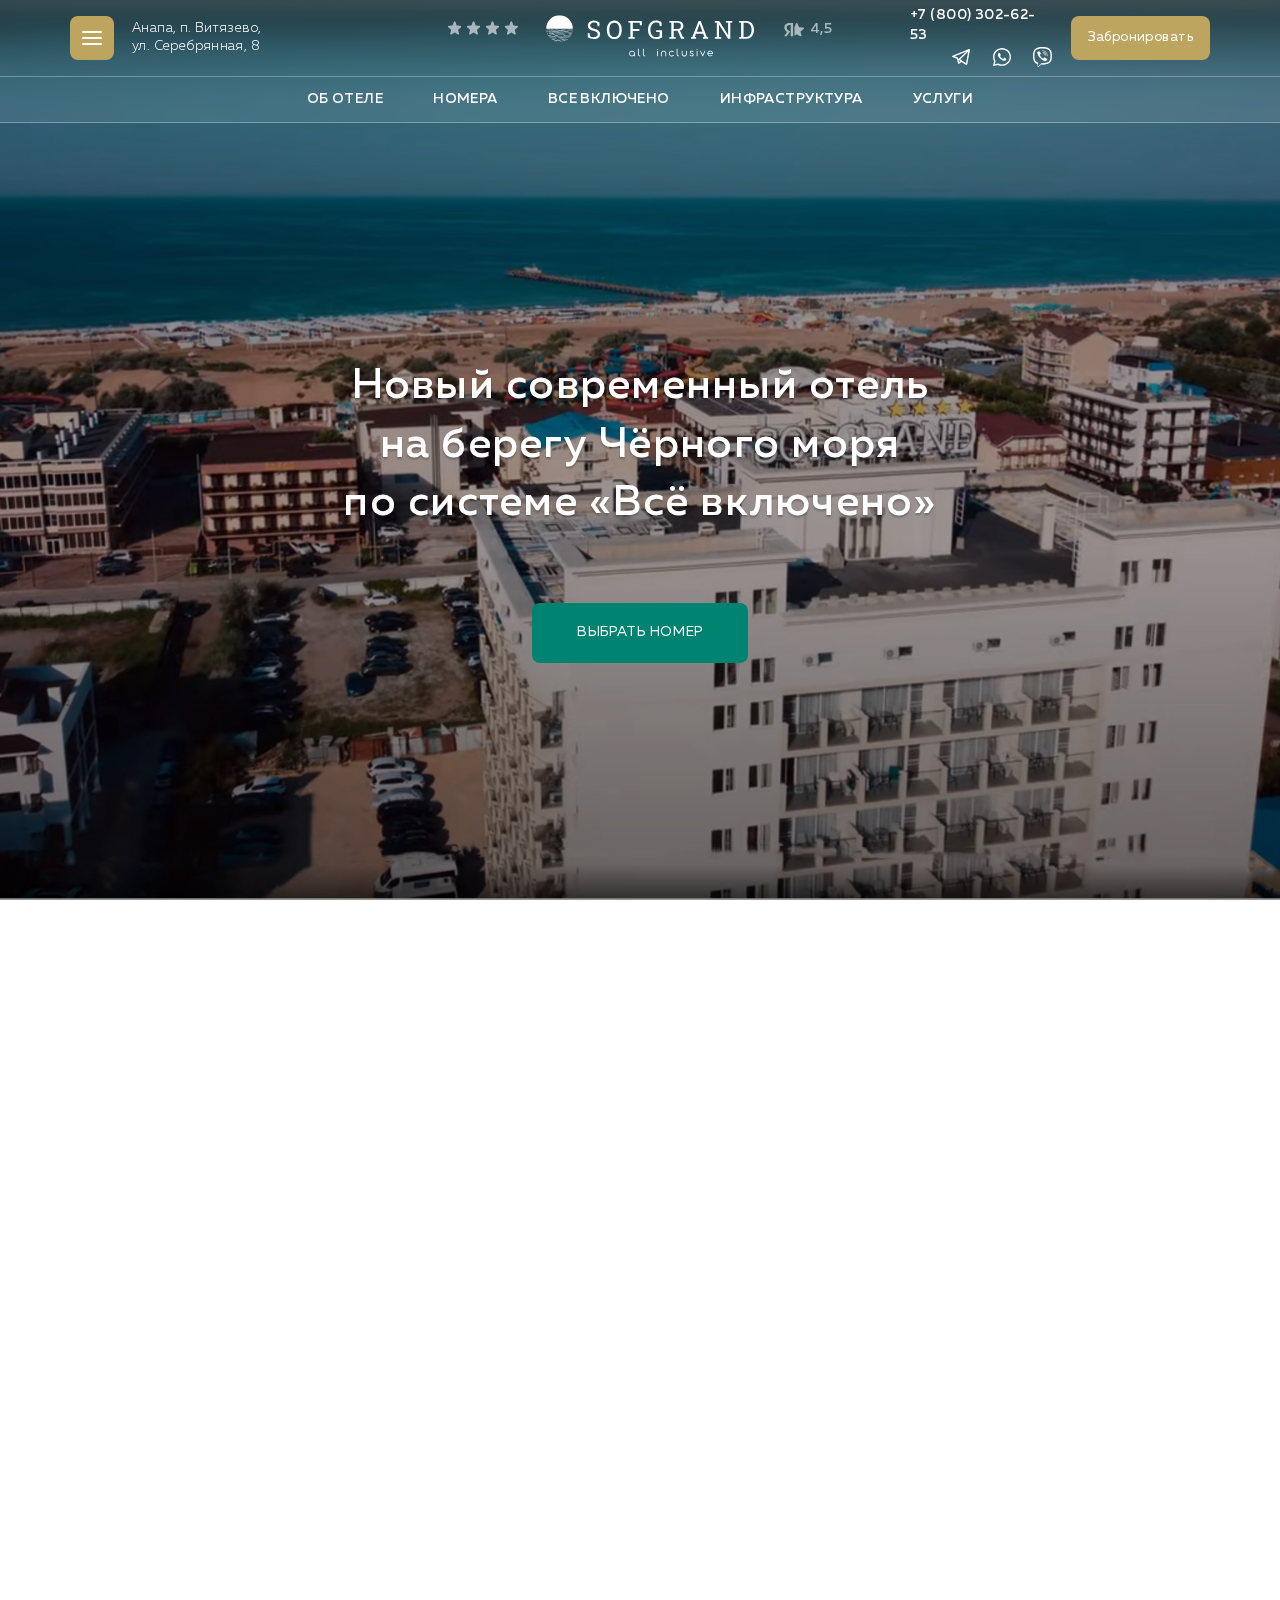
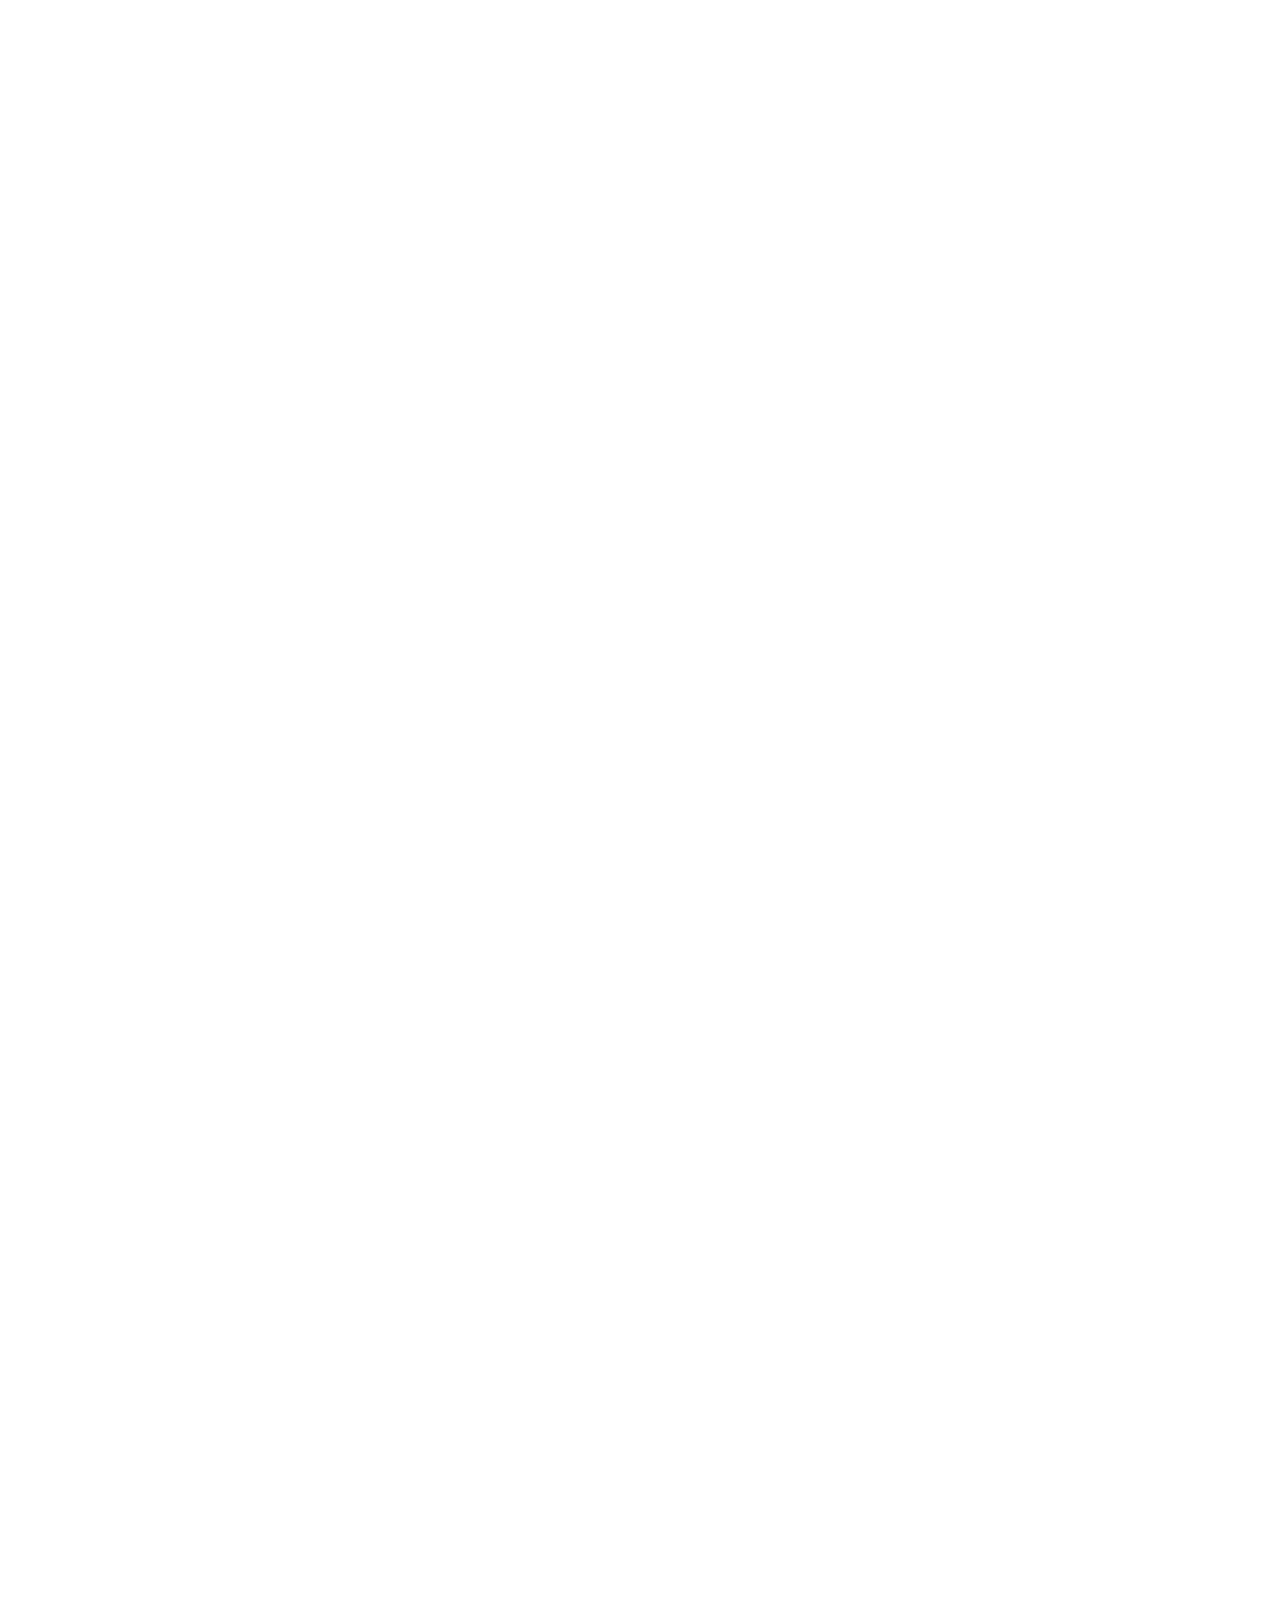
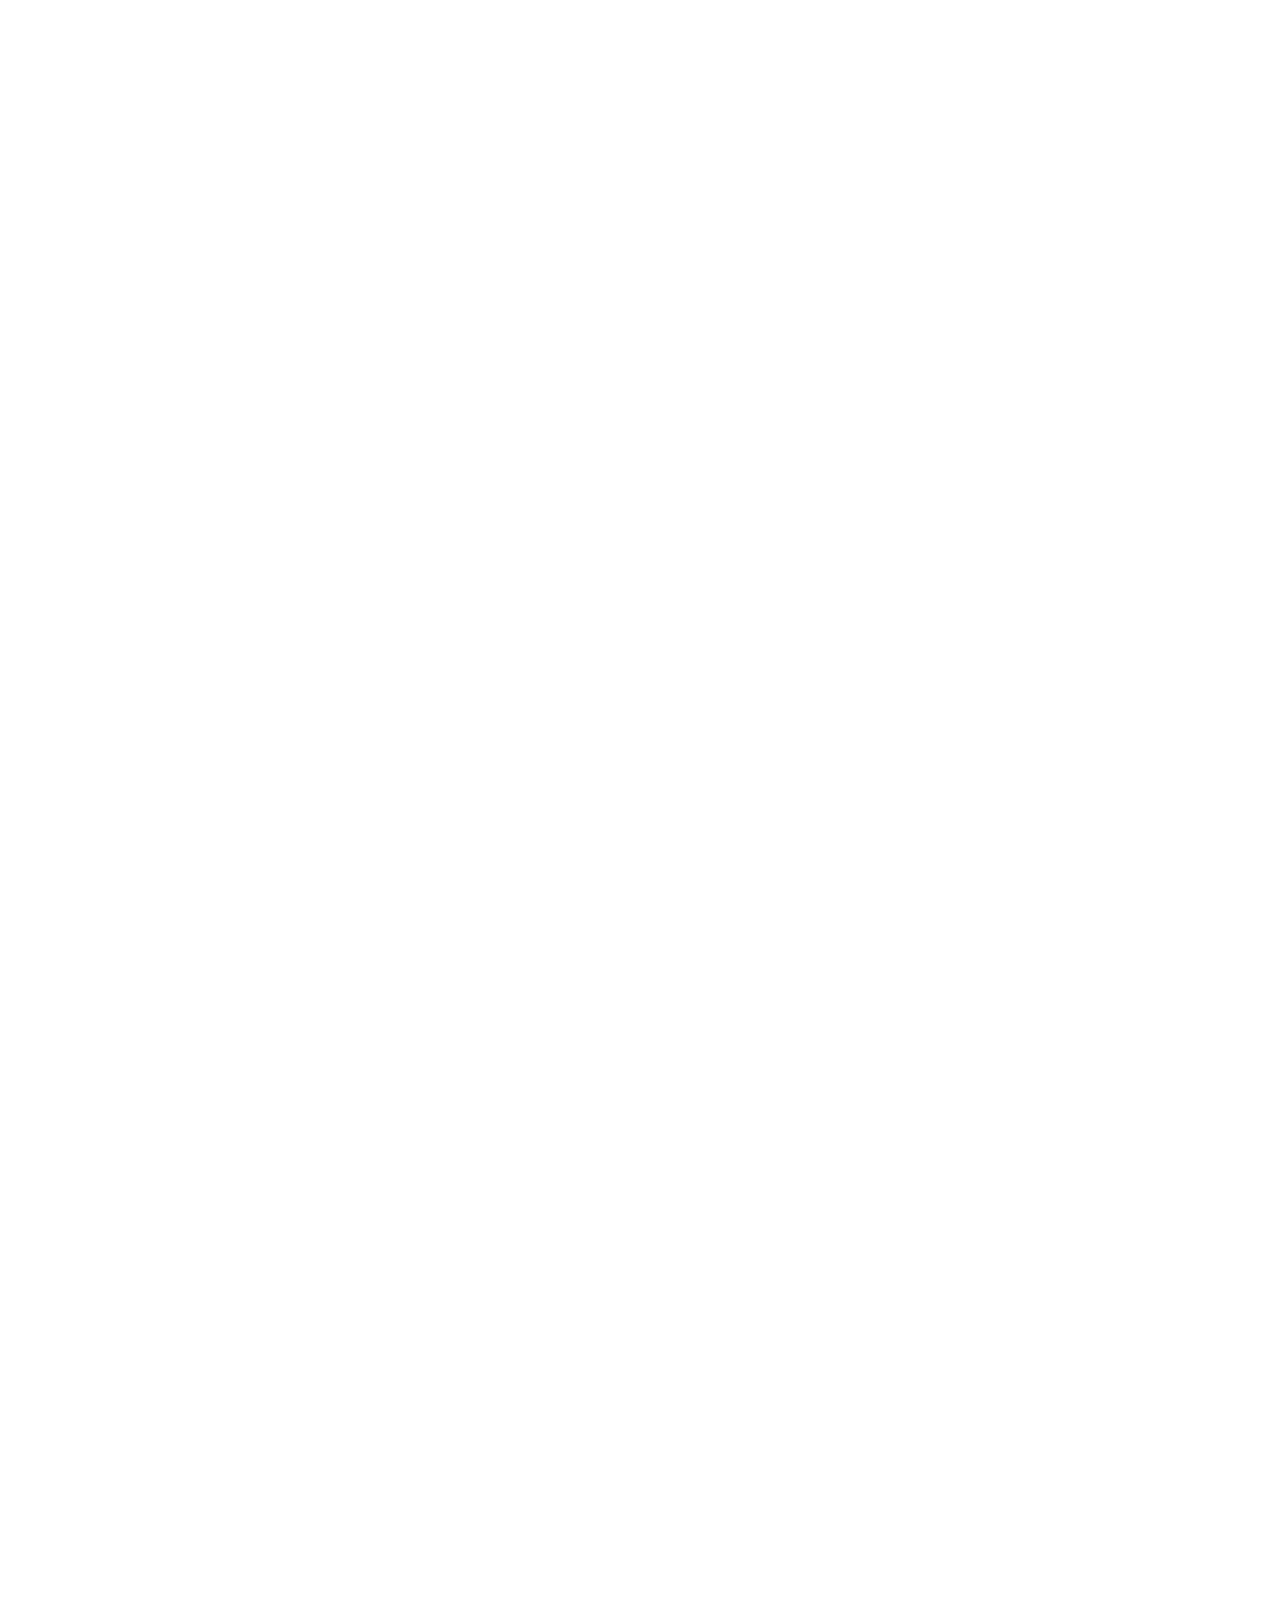
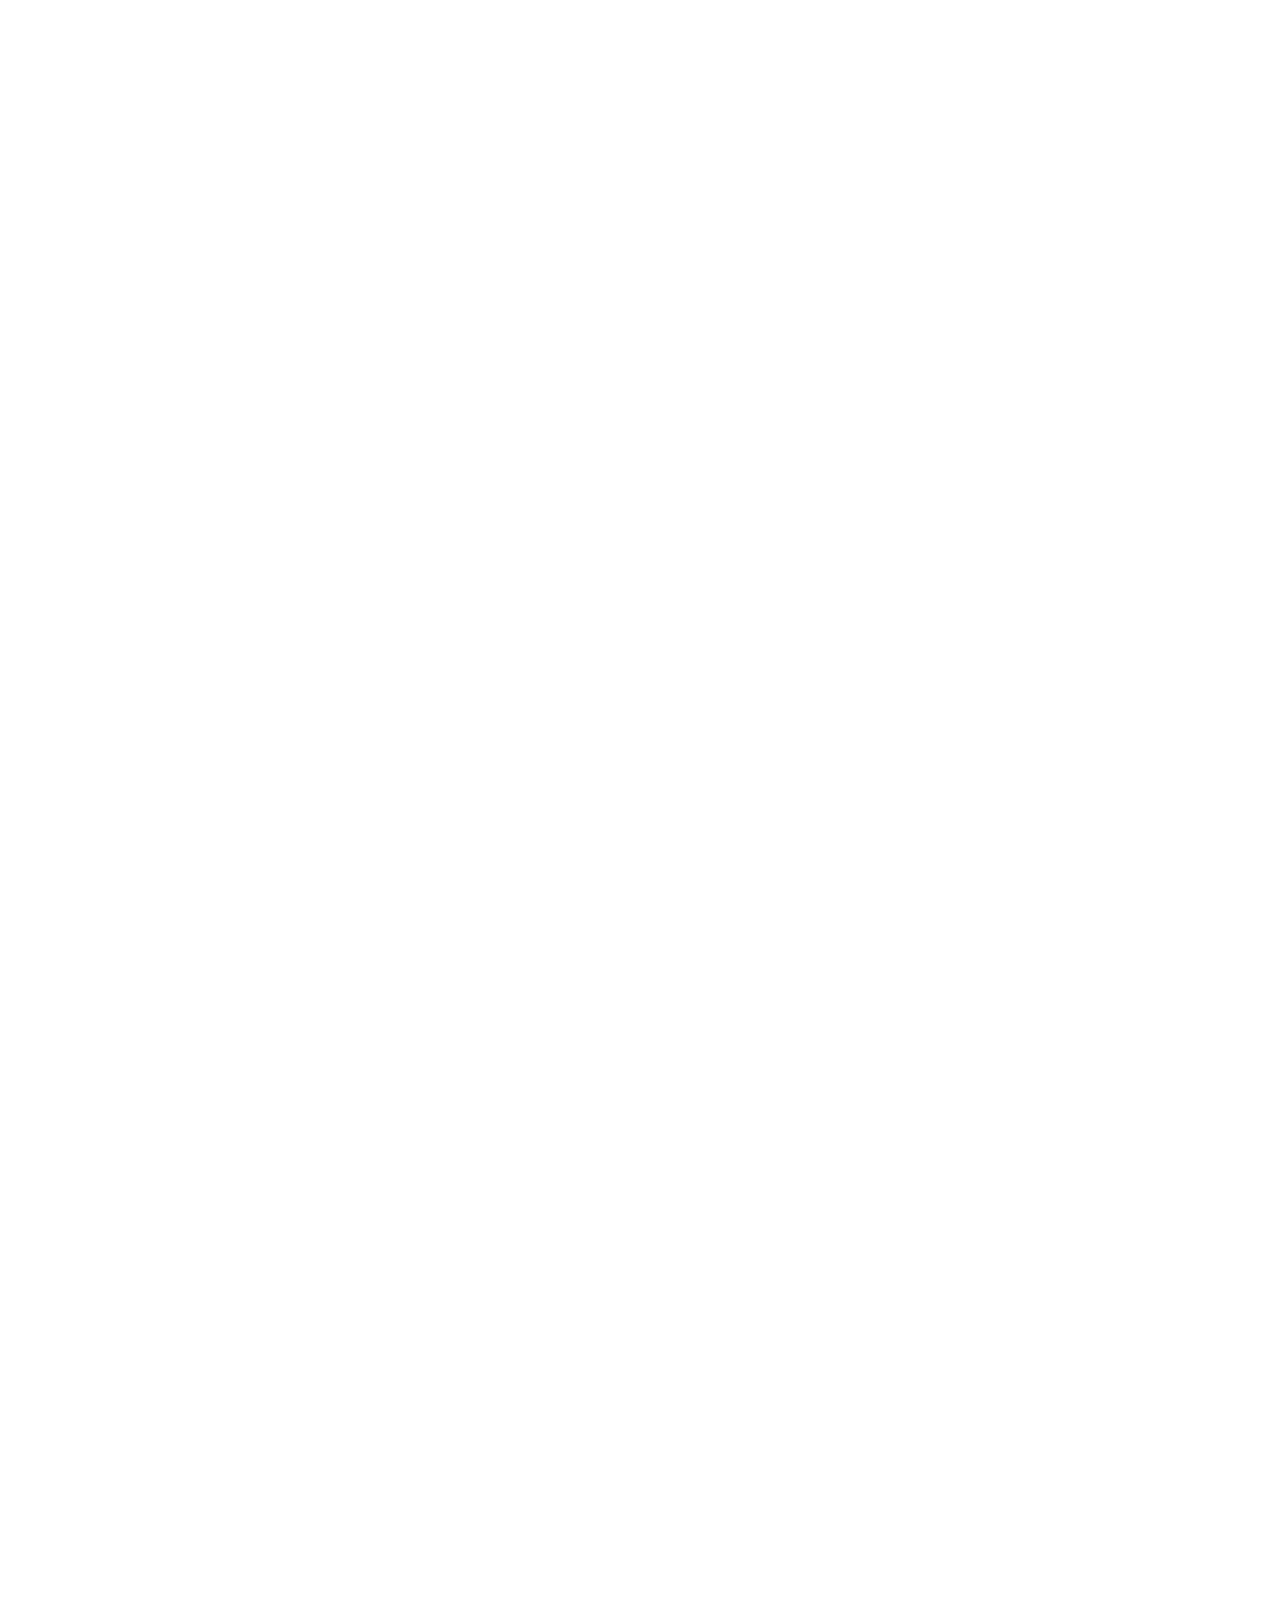
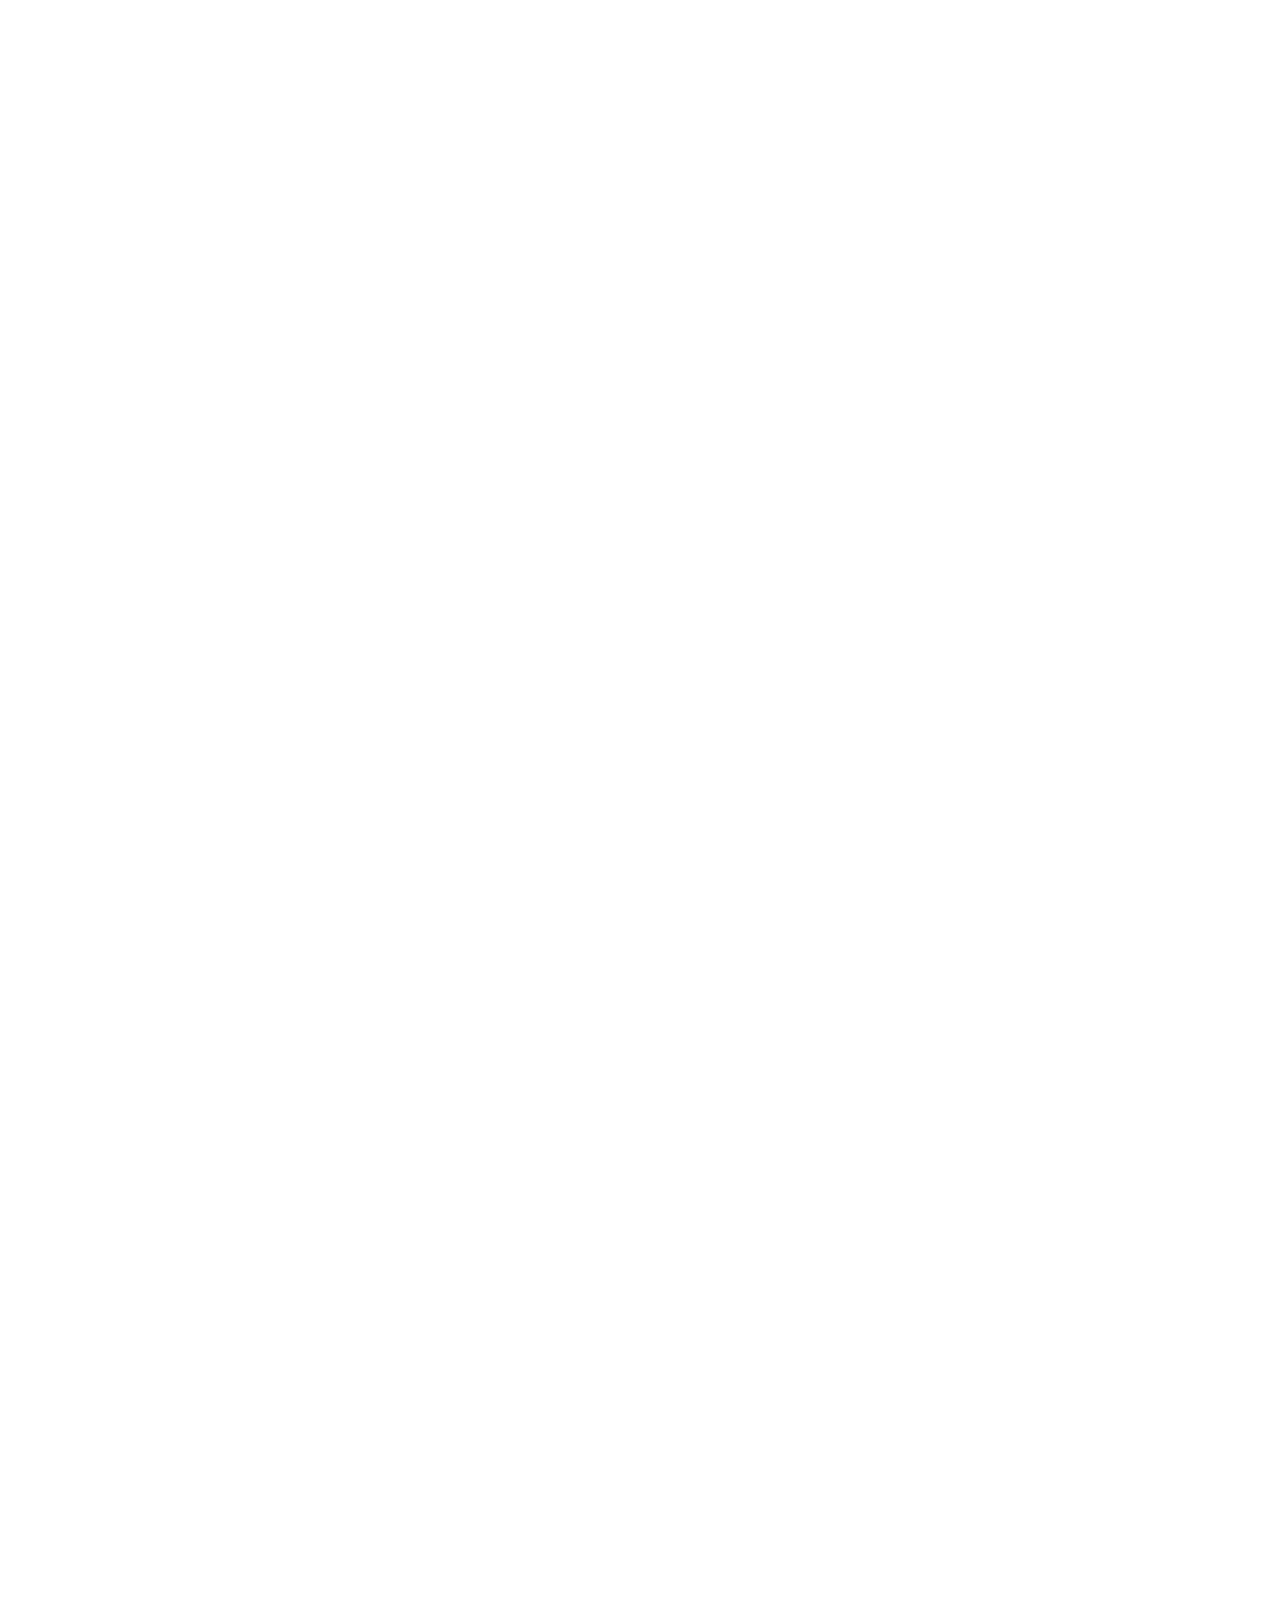
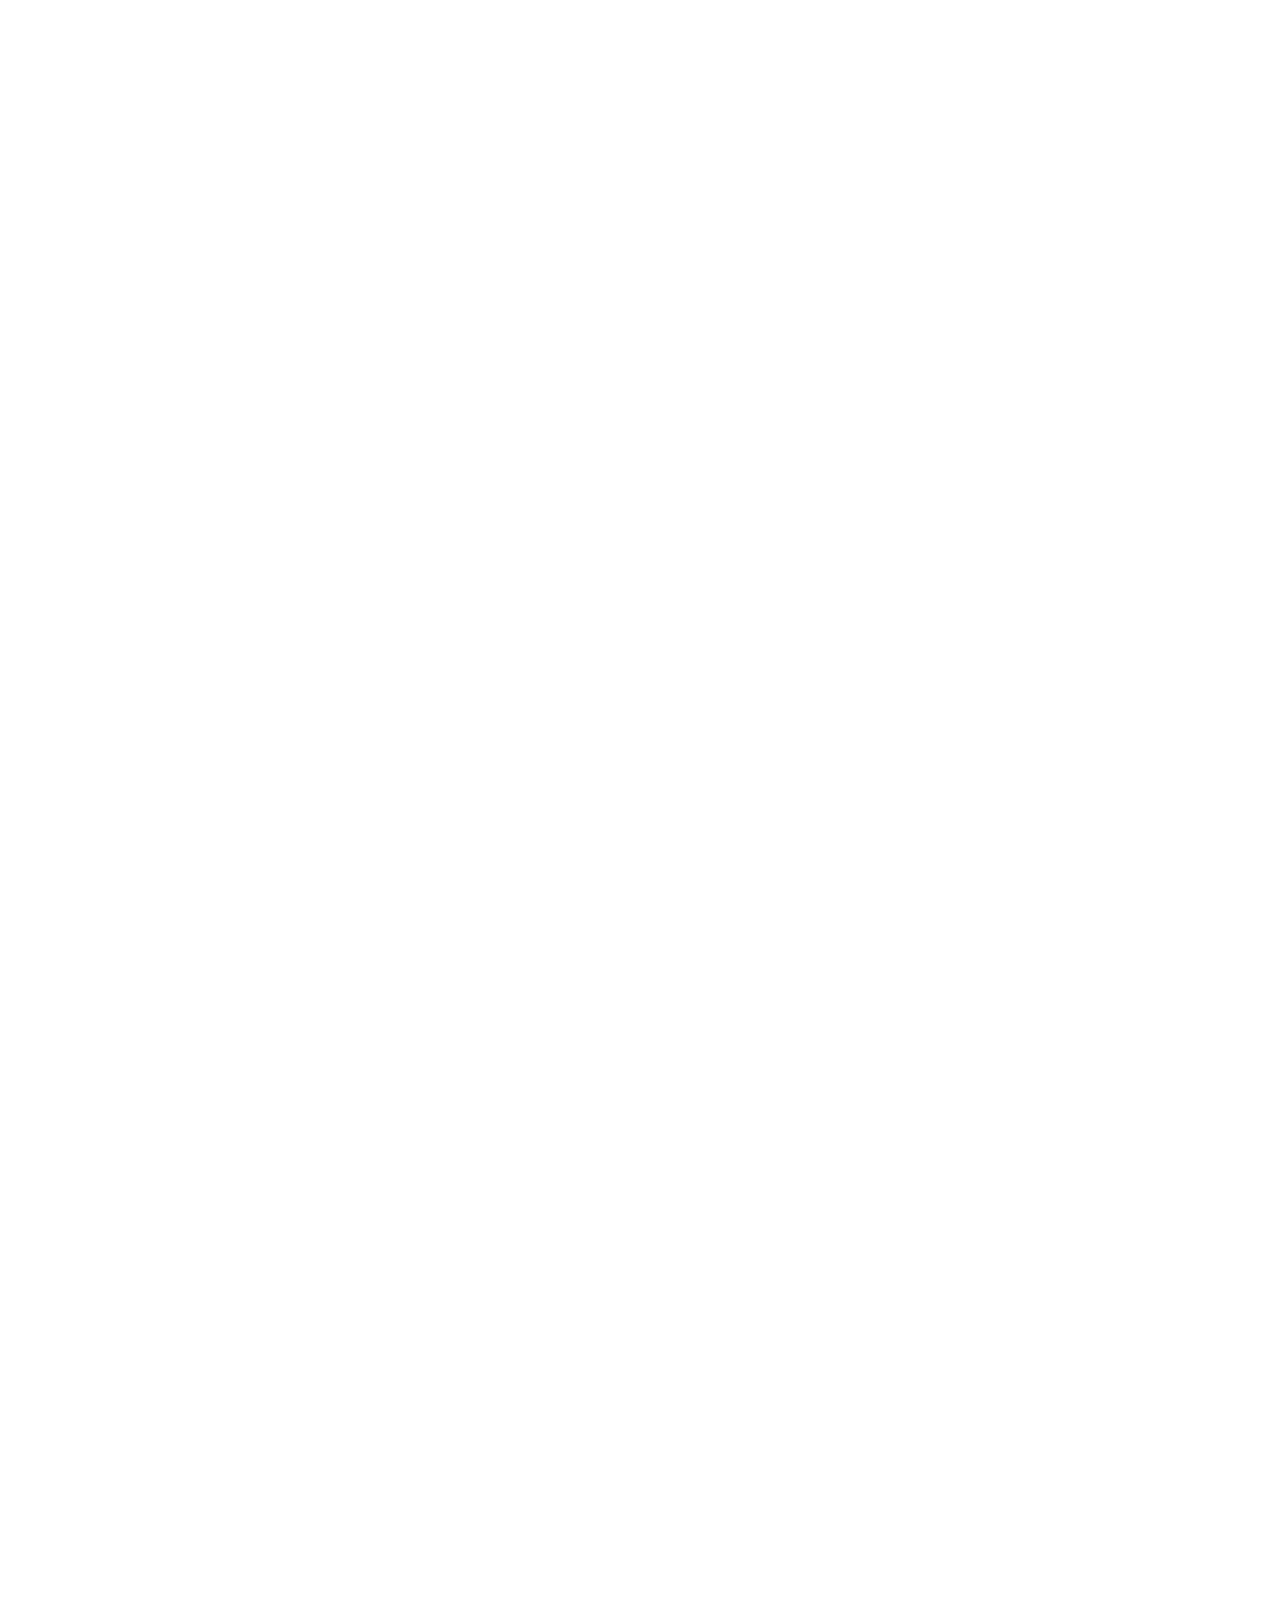
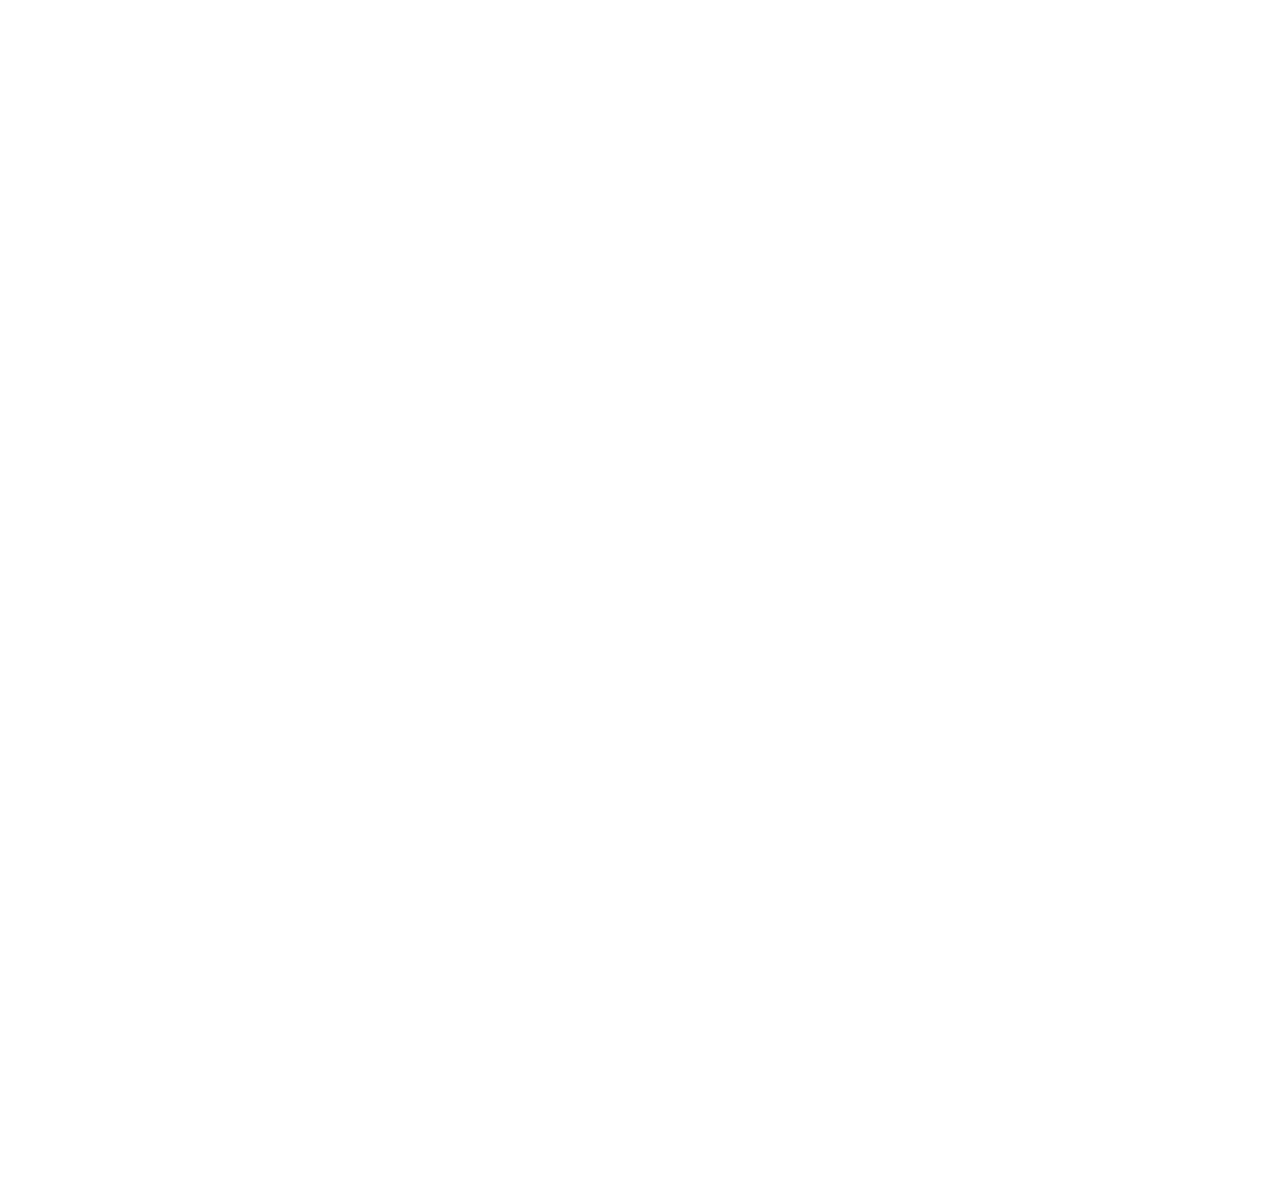
==== commit cc29083b: "Add files via upload" ====
--- a/index.html
+++ b/index.html
@@ -15,11 +15,12 @@
 	<link rel="stylesheet" href="libs/bootstrap/bootstrap-grid.css" />
 	<link rel="stylesheet" href="libs/fontawesome-free-5.12.0-web/css/all.min.css" />
 	<link rel="stylesheet" href="libs/fancybox-master/dist/jquery.fancybox.min.css" />
+	<link rel="stylesheet" href="libs/fullPage.js-master/dist/fullpage.css" />
 	<link rel="stylesheet" href="libs/slick-1.5.9/slick/slick.css" />
 	<link rel="stylesheet" href="libs/slick-1.5.9/slick/slick-theme.css" />
 	<link rel="stylesheet" href="css/fonts.css" />
-	<link rel="stylesheet" href="css/main.css?ver=1.3" />
-	<link rel="stylesheet" href="css/media.css?ver=1.3" />
+	<link rel="stylesheet" href="css/main.css?ver=1.12" />
+	<link rel="stylesheet" href="css/media.css?ver=1.12" />
 </head>
 <body>
 
@@ -139,7 +140,14 @@
 			</div>
 		</header>
 
-		<section class="billbord">
+		<div id="fullpage">
+
+		<section class="section billbord">
+			<div class="video-billbord">
+				<video width="100%" data-keepplaying height="auto" preload="auto" autoplay="autoplay" poster="img/billbord.jpg" loop autoplay muted>
+					<source src="img/video.mp4" type="video/mp4"></source> 
+				</video>
+			</div>
 			<div class="container">
 				<div class="content-billbord">
 					<h1 class="title-big">Новый современный отель на берегу Чёрного моря <br>по системе «Всё включено»</h1>
@@ -148,7 +156,7 @@
 			</div>
 		</section>
 
-		<section class="rooms">
+		<section class="section rooms">
 			<div class="container">
 				<h2 class="title-section">Выбирайте комфортный вариант проживания <br>и наслаждайтесь отдыхом</h2>
 			</div>
@@ -300,7 +308,7 @@
 			</div>
 		</section>
 
-		<section class="comprise">
+		<section class="section comprise">
 			<div class="container">
 				<h2 class="title-section">Мы предлагаем нашим клиентам настоящую <br>систему «Всё включено»</h2>
 				<ul class="slider-tabs tabs">
@@ -706,7 +714,7 @@
 			</ul>
 		</section>
 
-		<section class="infrastructure">
+		<section class="section infrastructure">
 			<div class="container">
 				<h2 class="title-section">Инфраструктура нашего <br>Отеля</h2>
 				<div class="row">
@@ -965,7 +973,7 @@
 			</div>
 		</section>
 
-		<section class="services">
+		<section class="section services">
 			<div class="container">
 				<h2 class="title-section">Услуги нашего отеля</h2>
 				<ul class="slider-tabs tabs">
@@ -1185,7 +1193,7 @@
 			</div>
 		</section>
 
-		<section class="locations">
+		<section class="section locations">
 			<div class="container">
 				<h2 class="title-section">Отель SOFGRAND порадует Вас своим удобным расположением</h2>
 			</div>
@@ -1205,7 +1213,7 @@
 			</div>
 		</section>
 
-		<section class="reviews">
+		<section class="section reviews">
 			<div class="container">
 				<h2 class="title-section">Отзывы наших клиентов</h2>
 				<div class="block-review">
@@ -1255,7 +1263,7 @@
 			</div>
 		</section>
 
-		<section class="consultation">
+		<section class="section consultation">
 			<div class="container">
 				<div class="consultation-block">
 					<div class="row">
@@ -1306,7 +1314,7 @@
 			</div>
 		</section>
 
-		<section class="offers">
+		<section class="section offers">
 			<div class="container">
 				<h2 class="title-section">Спецпредложения</h2>
 				<ul class="slider-offers">
@@ -1353,7 +1361,7 @@
 			</div>
 		</section>
 
-		<section class="about">
+		<section class="section about">
 			<div class="container">
 				<div class="row">
 					<div class="col-lg-5 about__left">
@@ -1366,25 +1374,25 @@
 							<div class="row row_about">
 								<div class="col-6">
 									<div class="item-about">
-										<div class="item-about__title"><span data-from="0" data-to="2021">0</span></div>
+										<div class="item-about__title"><span>2021</span></div>
 										<p>года постройки</p>
 									</div>
 								</div>
 								<div class="col-6">
 									<div class="item-about">
-										<div class="item-about__title"><span data-from="0" data-to="300">0</span></div>
+										<div class="item-about__title"><span>300</span></div>
 										<p>метров до пляжа</p>
 									</div>
 								</div>
 								<div class="col-6">
 									<div class="item-about">
-										<div class="item-about__title"><span data-from="0" data-to="138">0</span></div>
+										<div class="item-about__title"><span>138</span></div>
 										<p>космфортных номеров</p>
 									</div>
 								</div>
 								<div class="col-6">
 									<div class="item-about">
-										<div class="item-about__title"><span data-from="0" data-to="9">0</span></div>
+										<div class="item-about__title"><span>9</span></div>
 										<p>этажей с лифтом</p>
 									</div>
 								</div>
@@ -1400,7 +1408,7 @@
 			</div>
 		</section>
 
-		<section class="socials">
+		<section class="section socials">
 			<div class="container">
 				<div class="socials-block">
 					<h1 class="title-section">Больше интересного о нас здесь</h1>
@@ -1413,7 +1421,7 @@
 			</div>
 		</section>
 
-		<footer class="footer">
+		<footer class="section footer">
 			<div class="container">
 				<div class="footer__logo">
 					<a href="#" class="logo">
@@ -1547,12 +1555,13 @@
 							<div class="create">Сделано в <a href="#"><img src="img/copy.svg" alt="alt"></a></div>
 						</div>
 						<div class="col-xl-5 col-lg">
-							<a href="#" class="btn_top"><i class="far fa-arrow-up"></i></a>
 						</div>
 					</div>
 				</div>
 			</div>
 		</footer>
+
+	</div>
 		
 	</div>
 
@@ -1565,12 +1574,12 @@
 	<script src="libs/jquery/jquery-3.6.0.min.js"></script>
 	<script src="libs/jquery-mousewheel/jquery.mousewheel.min.js"></script>
 	<script src="libs/fancybox-master/dist/jquery.fancybox.min.js"></script>
+	<script src="libs/fullPage.js-master/dist/fullpage.js"></script>
 	<script src="libs/slick-1.5.9/slick/slick.min.js"></script>
 	<script src="libs/scroll2id/PageScroll2id.min.js"></script>
 	<script src="libs/mask/jquery.maskedinput.js"></script>
-	<script src="libs/jquery-spincrement/jquery.spincrement.min.js"></script>
 	<script src="libs/jQueryFormStyler-master/jquery.formstyler.min.js"></script>
-	<script src="js/common.js?ver=1.3"></script>
+	<script src="js/common.js?ver=1.12"></script>
 	<script src="https://api-maps.yandex.ru/2.1/?lang=ru_RU"></script>
 	<script>
 		$(document).ready(function() {
@@ -1719,16 +1728,16 @@
 				
 				setTimeout(function () {
 					$('.slider-balloon').slick({
-		arrows: true,
-		dots: false,
-		infinite: true,
-		touchThreshold: 1000,
-		vertical: true,
-		slidesToShow: 2,
-		slidesToScroll: 1,
-		prevArrow: '<div class="slick-prev slick-arrow"><i class="fas fa-chevron-up"></i><div/>',
-		nextArrow: '<div class="slick-next slick-arrow"><i class="fas fa-chevron-down"></i><div/>',
-	});
+					arrows: true,
+					dots: false,
+					infinite: true,
+					touchThreshold: 1000,
+					vertical: true,
+					slidesToShow: 2,
+					slidesToScroll: 1,
+					prevArrow: '<div class="slick-prev slick-arrow"><i class="fas fa-chevron-up"></i><div/>',
+					nextArrow: '<div class="slick-next slick-arrow"><i class="fas fa-chevron-down"></i><div/>',
+				});
       			}, 300); 
 				
 			})
--- a/libs/fullPage.js-master/dist/fullpage.css
+++ b/libs/fullPage.js-master/dist/fullpage.css
@@ -0,0 +1,310 @@
+/*!
+ * fullPage 4.0.22
+ * https://github.com/alvarotrigo/fullPage.js
+ *
+ * @license GPLv3 for open source use only
+ * or Fullpage Commercial License for commercial use
+ * http://alvarotrigo.com/fullPage/pricing/
+ *
+ * Copyright (C) 2021 http://alvarotrigo.com/fullPage - A project by Alvaro Trigo
+ */
+html.fp-enabled,
+.fp-enabled body {
+    margin: 0;
+    padding: 0;
+    overflow:hidden;
+
+    /*Avoid flicker on slides transitions for mobile phones #336 */
+    -webkit-tap-highlight-color: rgba(0,0,0,0);
+}
+.fp-section {
+    position: relative;
+    -webkit-box-sizing: border-box; /* Safari<=5 Android<=3 */
+    -moz-box-sizing: border-box; /* <=28 */
+    box-sizing: border-box;
+    height: 100%;
+    display: block;
+}
+.fp-slide {
+    float: left;
+}
+.fp-slide, .fp-slidesContainer {
+    height: 100%;
+    display: block;
+}
+.fp-slides {
+    z-index:1;
+    height: 100%;
+    overflow: hidden;
+    position: relative;
+    -webkit-transition: all 0.3s ease-out; /* Safari<=6 Android<=4.3 */
+    transition: all 0.3s ease-out;
+}
+.fp-table{
+    display: flex;
+    flex-direction: column;
+    justify-content: center;
+    width: 100%;
+}
+.fp-slidesContainer {
+    float: left;
+    position: relative;
+}
+.fp-controlArrow {
+    -webkit-user-select: none; /* webkit (safari, chrome) browsers */
+    -moz-user-select: none; /* mozilla browsers */
+    -khtml-user-select: none; /* webkit (konqueror) browsers */
+    -ms-user-select: none; /* IE10+ */
+    position: absolute;
+    z-index: 4;
+    top: 50%;
+    cursor: pointer;
+    margin-top: -38px;
+    -webkit-transform: translate3d(0,0,0);
+    -ms-transform: translate3d(0,0,0);
+    transform: translate3d(0,0,0);
+}
+.fp-prev{
+    left: 15px;
+}
+.fp-next{
+    right: 15px;
+}
+.fp-arrow{
+    width: 0;
+    height: 0;
+    border-style: solid;
+}
+.fp-arrow.fp-prev {
+    border-width: 38.5px 34px 38.5px 0;
+    border-color: transparent #fff transparent transparent;
+}
+.fp-arrow.fp-next {
+    border-width: 38.5px 0 38.5px 34px;
+    border-color: transparent transparent transparent #fff;
+}
+.fp-notransition {
+    -webkit-transition: none !important;
+    transition: none !important;
+}
+#fp-nav {
+    position: fixed;
+    z-index: 100;
+    top: 50%;
+    opacity: 1;
+    transform: translateY(-50%);
+    -ms-transform: translateY(-50%);
+    -webkit-transform: translate3d(0,-50%,0);
+}
+#fp-nav.fp-right {
+    right: 17px;
+}
+#fp-nav.fp-left {
+    left: 17px;
+}
+.fp-slidesNav{
+    position: absolute;
+    z-index: 4;
+    opacity: 1;
+    -webkit-transform: translate3d(0,0,0);
+    -ms-transform: translate3d(0,0,0);
+    transform: translate3d(0,0,0);
+    left: 0 !important;
+    right: 0;
+    margin: 0 auto !important;
+}
+.fp-slidesNav.fp-bottom {
+    bottom: 17px;
+}
+.fp-slidesNav.fp-top {
+    top: 17px;
+}
+#fp-nav ul,
+.fp-slidesNav ul {
+  margin: 0;
+  padding: 0;
+}
+#fp-nav ul li,
+.fp-slidesNav ul li {
+    display: block;
+    width: 14px;
+    height: 13px;
+    margin: 7px;
+    position:relative;
+}
+.fp-slidesNav ul li {
+    display: inline-block;
+}
+#fp-nav ul li a,
+.fp-slidesNav ul li a {
+    display: block;
+    position: relative;
+    z-index: 1;
+    width: 100%;
+    height: 100%;
+    cursor: pointer;
+    text-decoration: none;
+}
+#fp-nav ul li a.active span,
+.fp-slidesNav ul li a.active span,
+#fp-nav ul li:hover a.active span,
+.fp-slidesNav ul li:hover a.active span{
+    height: 12px;
+    width: 12px;
+    margin: -6px 0 0 -6px;
+    border-radius: 100%;
+ }
+#fp-nav ul li a span,
+.fp-slidesNav ul li a span {
+    border-radius: 50%;
+    position: absolute;
+    z-index: 1;
+    height: 4px;
+    width: 4px;
+    border: 0;
+    background: #333;
+    left: 50%;
+    top: 50%;
+    margin: -2px 0 0 -2px;
+    -webkit-transition: all 0.1s ease-in-out;
+    -moz-transition: all 0.1s ease-in-out;
+    -o-transition: all 0.1s ease-in-out;
+    transition: all 0.1s ease-in-out;
+}
+#fp-nav ul li:hover a span,
+.fp-slidesNav ul li:hover a span{
+    width: 10px;
+    height: 10px;
+    margin: -5px 0px 0px -5px;
+}
+#fp-nav ul li .fp-tooltip {
+    position: absolute;
+    top: -2px;
+    color: #fff;
+    font-size: 14px;
+    font-family: arial, helvetica, sans-serif;
+    white-space: nowrap;
+    max-width: 220px;
+    overflow: hidden;
+    display: block;
+    opacity: 0;
+    width: 0;
+    cursor: pointer;
+}
+#fp-nav ul li:hover .fp-tooltip,
+#fp-nav.fp-show-active a.active + .fp-tooltip {
+    -webkit-transition: opacity 0.2s ease-in;
+    transition: opacity 0.2s ease-in;
+    width: auto;
+    opacity: 1;
+}
+#fp-nav ul li .fp-tooltip.fp-right {
+    right: 20px;
+}
+#fp-nav ul li .fp-tooltip.fp-left {
+    left: 20px;
+}
+.fp-auto-height.fp-section,
+.fp-auto-height .fp-slide{
+    height: auto !important;
+}
+
+.fp-responsive .fp-is-overflow.fp-section{
+    height: auto !important;
+}
+
+/* Used with autoScrolling: false */ 
+.fp-scrollable.fp-responsive .fp-is-overflow.fp-section,
+.fp-scrollable .fp-section,
+.fp-scrollable .fp-slide{
+   /* Fallback for browsers that do not support Custom Properties */
+   height: 100vh;
+   height: calc(var(--vh, 1vh) * 100);
+}
+
+.fp-scrollable.fp-responsive .fp-is-overflow.fp-section:not(.fp-auto-height):not([data-percentage]),
+.fp-scrollable .fp-section:not(.fp-auto-height):not([data-percentage]),
+.fp-scrollable .fp-slide:not(.fp-auto-height):not([data-percentage]){
+    /* Fallback for browsers that do not support Custom Properties */
+    min-height: 100vh;
+    min-height: calc(var(--vh, 1vh) * 100);
+}
+
+/* Disabling vertical centering on scrollable elements */
+.fp-overflow{
+    justify-content: flex-start;
+    max-height: 100vh;
+}
+
+/* No scrollable when using auto-height */
+.fp-scrollable .fp-auto-height .fp-overflow{
+    max-height: none;
+}
+
+.fp-is-overflow .fp-overflow.fp-auto-height-responsive,
+.fp-is-overflow .fp-overflow.fp-auto-height,
+.fp-is-overflow > .fp-overflow{
+    overflow-y: auto;
+}
+.fp-overflow{
+    outline:none;
+}
+
+.fp-overflow.fp-table{
+    display: block;
+}
+
+.fp-responsive .fp-auto-height-responsive.fp-section,
+.fp-responsive .fp-auto-height-responsive .fp-slide{
+    height: auto !important;
+    min-height: auto !important;
+}
+
+/*Only display content to screen readers*/
+.fp-sr-only{
+    position: absolute;
+    width: 1px;
+    height: 1px;
+    padding: 0;
+    overflow: hidden;
+    clip: rect(0, 0, 0, 0);
+    white-space: nowrap;
+    border: 0;
+}
+
+/* Customize website's scrollbar like Mac OS
+Not supports in Firefox and IE */
+.fp-scroll-mac .fp-overflow::-webkit-scrollbar {
+    background-color: transparent;
+    width: 9px;
+}
+.fp-scroll-mac .fp-overflow::-webkit-scrollbar-track {
+    background-color: transparent;
+}
+.fp-scroll-mac .fp-overflow::-webkit-scrollbar-thumb {
+    background-color: rgba(0,0,0,.4);
+    border-radius: 16px;
+    border: 4px solid transparent;
+}
+.fp-warning,
+.fp-watermark{
+    z-index: 9999999;
+    position: absolute;
+    bottom: 0;
+}
+.fp-warning,
+.fp-watermark a{
+    text-decoration: none;
+    color: #000;
+    background: rgba(255,255,255,0.6);
+    padding: 5px 8px;
+    font-size: 14px;
+    font-family: arial;
+    color: black;
+    display: inline-block;
+    border-radius: 3px;
+    margin: 12px;
+}
+.fp-noscroll .fp-overflow{
+    overflow: hidden;
+}--- a/css/main.css
+++ b/css/main.css
@@ -60,9 +60,7 @@
 	margin: 0;
 	font-weight: normal;
 }
-.wrapper {
-	overflow: hidden;
-}
+
 a {
 	text-decoration: none;
 	outline: none;
@@ -307,7 +305,6 @@
 .content-billbord {
 	padding-top: 140px;
 	height: 100vh;
-	min-height: 600px;
 	display: flex;
 	flex-direction: column;
 	align-items: center;
@@ -381,8 +378,8 @@
 	background: linear-gradient(180deg, rgba(0, 0, 0, 0) 0%, #000 100%);
 }
 .unit-room {
-	height: 800px;
-	padding-top: 50px;
+	height: 100vh;
+	padding-top: 80px;
 	display: flex;
 	flex-direction: column;
 	align-items: flex-start;
@@ -533,8 +530,6 @@
 }
 
 .comprise {
-	padding-top: 58px;
-	padding-bottom: 52px;
 	backdrop-filter: blur(20px);
 	background: #f9f4f1;
 }
@@ -631,14 +626,14 @@
 }
 
 .infrastructure .tabs-page {
-	padding-top: 200px;
+	padding-top: 225px;
 	max-width: 333px;
 }
 .infrastructure .tabs-page a::after {
 	display: none;
 }
 .infrastructure .title-section {
-	top: 60px;
+	top: 100px;
 	left: 15px;
 	position: absolute;
 	z-index: 2;
@@ -689,14 +684,17 @@
 	transition: all 0.3s;
 	cursor: pointer;
 }
+.slider-for-gallery:not(.slick-initialized) > li:not(:first-child),
+.slider-service:not(.slick-initialized) > li:not(:first-child),
 .slider-for-rooms:not(.slick-initialized) > li:not(:first-child),
 .slider-tab-container:not(.slick-initialized) > li:not(:first-child),
 .slider-photo:not(.slick-initialized) > li:not(:first-child),
 .slider-images:not(.slick-initialized) > li:not(:first-child) {
 	display: none;
 }
+.about__image,
 .slider-images {
-	margin-right: calc((100vw - 1430px) / 2* -1);
+	margin-right: calc((100vw - 1460px) / 2* -1);
 }
 .slick-arrow {
 	width: 56px;
@@ -739,16 +737,14 @@
 }
 
 .services {
-	padding-top: 42px;
-	padding-bottom: 52px;
 	position: relative;
 	z-index: 1;
 }
 .services .title-section {
-	padding-bottom: 33px;
+	padding-bottom: 25px;
 }
 .services .tab-container {
-	padding-top: 42px;
+	padding-top: 30px;
 }
 .services::after {
 	position: absolute;
@@ -833,7 +829,7 @@
 	position: relative;
 }
 .map-catalog {
-	height: 800px;
+	height: 100vh;
 	width: 100%;
 }
 .locations::after {
@@ -848,7 +844,7 @@
 	background: linear-gradient(180deg, rgba(255, 255, 255, 0) 0%, #000 100%);
 	pointer-events: none;
 }
-.ymaps-2-1-79-ground-pane {
+.map-catalog .ymaps-2-1-79-ground-pane {
 	-webkit-filter: grayscale(100%);
 	filter: grayscale(100%);
 	-webkit-filter: grayscale(100%);
@@ -952,7 +948,7 @@
 	position: relative;
 }
 .locations .title-section {
-	top: 49px;
+	top: 100px;
 	left: 15px;
 	max-width: 598px;
 	z-index: 2;
@@ -963,14 +959,13 @@
 }
 
 .reviews {
-	padding-top: 41px;
-	padding-bottom: 100px;
+	padding-top: 20px;
 }
 .block-review {
-	padding: 27px 86px;
-	padding-bottom: 22px;
-	font-size: 20px;
-	margin-bottom: 44px;
+    padding: 23px 75px;
+    padding-bottom: 20px;
+    font-size: 19px;
+    margin-bottom: 27px;
 	line-height: 140%;
 	color: #000;
 	font-weight: 500;
@@ -980,7 +975,7 @@
 	background: #f1f4f4;
 }
 .block-review__head {
-	margin-bottom: 21px;
+	margin-bottom: 16px;
 	display: flex;
 	align-items: center;
 }
@@ -1035,18 +1030,19 @@
 	color: #363636;
 }
 .reviews .title-section {
-	padding-bottom: 45px;
+	padding-top: 50px;
+	padding-bottom: 15px;
 }
 .columns-reviews {
 	column-gap: 30px;
 	columns: 2;
 }
 .image-review {
-	margin-bottom: 58px;
+	margin-bottom: 30px;
 	break-inside: avoid;
 }
 .image-review img {
-	max-width: 100%;
+	max-width: 500px;
 	height: auto;
 }
 .bottom-button {
@@ -1065,11 +1061,10 @@
 	padding: 0 46px;
 }
 
-.consultation {
-	padding-bottom: 100px;
-}
+
 .consultation-block {
 	padding-top: 32px;
+	margin-top: 50px;
 	color: #fff;
 	background-image: url(../img/bg_consultation.jpg);
 	background-repeat: no-repeat;
@@ -1209,12 +1204,11 @@
 }
 
 .offers {
-	padding-top: 60px;
-	padding-bottom: 175px;
 	background-color: #F1F4F4;
 }
 .offers .title-section {
-	padding-bottom: 59px;
+	padding-top: 40px;
+	padding-bottom: 30px;
 }
 .item-offer {
 	height: 454px;
@@ -1298,15 +1292,16 @@
 }
 
 .about__logo {
-	margin-top: 69px;
-	margin-bottom: 41px;
+    margin-top: 96px;
+    margin-bottom: 16px;
+	width: 300px;
 }
 .about__logo img {
 	max-width: 100%;
 	height: auto;
 }
 .about .title-section {
-	margin-bottom: 33px;
+	margin-bottom: 20px;
 }
 .about p {
 	max-width: 559px;
@@ -1319,8 +1314,8 @@
 	margin-top: 20px;
 }
 .item-about {
-	height: 180px;
-	padding: 20px 25px;
+    height: 165px;
+    padding: 17px 20px;
 	background: #f1ecdd;
 	display: flex;
 	align-items: flex-start;
@@ -1344,7 +1339,7 @@
 }
 
 .socials {
-	padding: 100px 0;
+	padding: 20px 0;
 }
 .socials-block {
 	padding-top: 82px;
@@ -1525,6 +1520,7 @@
 	padding: 0 35px;
 	padding-bottom: 19px;
 }
+.slider-nav-gallery:not(.slick-initialized),
 .slider-nav-rooms:not(.slick-initialized),
 .slider-tabs:not(.slick-initialized) {
 	display: none;
@@ -1578,4 +1574,1115 @@
 }
 .header__fixed .logo {
 	margin-left: -25px;
+}
+.breadcrumbs {
+	padding-top: 52px;
+	padding-bottom: 24px;
+	font-size: 14px;
+	line-height: 140%;
+	display: flex;
+	align-items: center;
+	flex-wrap: wrap;
+}
+.breadcrumbs a {
+	color: #363636;
+	border-bottom: 1px solid transparent;
+}
+.breadcrumbs a:hover {
+	border-color: #363636;
+}
+.breadcrumbs li::after {
+	content: "/";
+	margin: 0 10px;
+}
+.breadcrumbs li:last-child::after {
+	display: none;
+}
+.billbord .breadcrumbs {
+	padding: 52px 0;
+	justify-content: flex-start;
+	width: 100%;
+}
+.billbord .breadcrumbs a {
+	color: #fff;
+}
+.billbord .breadcrumbs a:hover {
+	border-color: #fff;
+}
+.billbord.billbord_card {
+	background-image: url(../img/billbord_card.jpg);
+}
+.billbord.billbord_card .title-big {
+	margin-bottom: 15px;
+	margin-right: auto;
+	text-align: left;
+	margin-left: 0;
+}
+.billbord.billbord_card .content-billbord {
+	padding-bottom: 30px;
+	align-items: flex-start;
+}
+.billbord__bottom {
+	width: 100%;
+	margin-top: auto;
+}
+.card-billbord {
+	padding: 44px 40px;
+	padding-bottom: 38px;
+	font-size: 14px;
+	line-height: 140%;
+	backdrop-filter: blur(20px);
+	background: rgba(0, 0, 0, 0.5);
+}
+.card-billbord li {
+	padding-left: 48px;
+	margin-bottom: 25px;
+	position: relative;
+}
+.card-billbord sup {
+	font-size: 10px;
+	line-height: 0;
+}
+.icon-main {
+	width: 24px;
+	height: 24px;
+	position: absolute;
+	top: -3px;
+	left: 0;
+	display: flex;
+	align-items: center;
+	justify-content: center;
+}
+.icon-main img {
+	max-width: 100%;
+	max-height: 100%;
+}
+.card-billbord .btn-main {
+	padding: 0 30px;
+	height: 54px;
+	margin: 0;
+	text-transform: none;
+}
+.card-billbord li strong {
+	font-size: 20px;
+	font-weight: 400;
+}
+.card-billbord__bottom {
+	display: flex;
+	align-items: center;
+	justify-content: space-between;
+}
+.link-main {
+	font-size: 16px;
+	color: #fff;
+	border-bottom: 1px #fff solid;
+}
+.link-main:hover {
+	border-color: transparent;
+}
+.feature {
+	margin-bottom: 8px;
+	width: 100%;
+	display: flex;
+	align-items: center;
+	justify-content: space-between;
+}
+.feature::after {
+	position: relative;
+	overflow: hidden;
+	flex: 1;
+	content: "..................................................................................................................................................................................................................";
+}
+.feature > *:last-child {
+	text-align: right;
+	order: 2;
+}
+.page-card {
+	font-size: 14px;
+	background: #f9f4f1;
+	line-height: 160%;
+}
+.page-card sup {
+	font-size: 10px;
+	line-height: 0;
+}
+.columns-features {
+	column-gap: 30px;
+	columns: 2;
+}
+.title-middle {
+	font-size: 30px;
+	line-height: 140%;
+	font-weight: 500;
+}
+.page-card .title-middle {
+	margin-top: 50px;
+	margin-bottom: 30px;
+}
+.list-card {
+	max-width: 670px;
+	column-gap: 30px;
+	columns: 2;
+}
+.card-main li,
+.list-card li {
+	padding-left: 44px;
+	margin-bottom: 16px;
+	break-inside: avoid;
+	position: relative;
+}
+.page-card .page-card__left {
+	padding-right: 120px;
+}
+.card-main {
+
+	transition: all 0.3s;
+}
+.card-main__image {
+	margin-bottom: 30px;
+}
+.card-main__image img {
+	max-width: 100%;
+	height: auto;
+}
+.page-card .title-middle:first-of-type {
+	margin-top: 0;
+}
+.card-main ul {
+	column-gap: 115px;
+	columns: 2;
+}
+.card-main__price,
+.card-main li {
+	padding-left: 46px;
+}
+.card-main__bottom {
+	padding-top: 6px;
+	display: flex;
+	align-items: center;
+	justify-content: space-between;
+}
+.card-main__price {
+	font-size: 20px;
+	position: relative;
+}
+.card-main .btn-main {
+	padding: 0 50px;
+}
+.recomendation .title-section,
+.gallery .title-section {
+	padding-bottom: 30px;
+}
+.slider-gallery__item {
+	height: 294px;
+	width: 100%;
+	display: block;
+	position: relative;
+	overflow: hidden;
+}
+.slider-gallery__item img {
+	width: 100%;
+	height: 100%;
+	object-fit: cover;
+	font-family: 'object-fit: cover;';
+	transition: all 0.7s;
+}
+.slider-catalog .slick-slide,
+.slider-gallery .slick-slide {
+	padding: 0 15px;
+}
+.slider-catalog,
+.slider-gallery {
+	margin: 0 -15px;
+}
+.slider-gallery__item_video::after {
+	position: absolute;
+	display: block;
+	content: " ";
+	border-radius: 50%;
+	transition: all 0.3s;
+	top: 0;
+	left: 0;
+	right: 0;
+	bottom: 0;
+	margin: auto;
+	width: 75px;
+	height: 75px;
+	background-image: url(../img/play.svg);
+	background-color: #2A2A2A;
+	background-repeat: no-repeat;
+	background-position: center;
+}
+.slider-gallery__item:hover::after {
+	transform: scale(1.1);
+}
+.slider-gallery__item:hover img {
+	transform: scale(1.1);
+}
+.slider-catalog .slick-prev,
+.slider-gallery .slick-prev {
+	left: -15px;
+}
+.slider-catalog .slick-next,
+.slider-gallery .slick-next {
+	right: -15px;
+}
+.recomendation {
+	background-color: #F9F4F1;
+}
+.slider-catalog .slick-track {
+	display: flex !important;
+}
+.slider-catalog .slick-slide {
+	padding: 15px;
+	height: inherit !important;
+}
+.slider-catalog .slick-list {
+	margin: -15px 0;
+}
+.item-catalog {
+	display: flex;
+	flex-direction: column;
+	align-items: flex-start;
+	width: 100%;
+	min-height: 100%;
+	transition: all 0.5s;
+	background: #fff;
+}
+.item-catalog:hover {
+	box-shadow: 0 5px 10px #bfb0a7;
+}
+.item-catalog__image {
+	height: 294px;
+	width: 100%;
+	display: block;
+}
+.item-catalog__image img {
+	width: 100%;
+	height: 100%;
+	object-fit: cover;
+	font-family: 'object-fit: cover;';
+}
+.item-catalog__content {
+	padding: 27px;
+	width: 100%;
+	flex: 1;
+	display: flex;
+	flex-direction: column;
+	align-items: flex-start;
+}
+.item-catalog__title {
+	margin-bottom: 40px;
+	font-weight: 500;
+	line-height: 140%;
+	text-transform: uppercase;
+	color: #363636;
+	width: 100%;
+	display: block;
+}
+.link-common {
+	color: #bda45f;
+	display: inline-block;
+	line-height: 140%;
+	border-bottom: 1px #bda45f solid;
+}
+.link-common:hover {
+	border-color: transparent;
+}
+.item-catalog .link-common {
+	margin-top: auto;
+}
+.slick-dots {
+	bottom: 0;
+	left: 0;
+	width: 100%;
+}
+.slick-dots li {
+	width: 10px;
+	height: 10px;
+}
+.slick-dots li button {
+	width: 10px; 
+	height: 10px;
+	background-color: #363636;
+	border-radius: 50%;
+	padding: 0;
+	border: none;
+	transition: all 0.3s;
+	opacity: 1;
+}
+.slick-dots li button:hover,
+.slick-dots li.slick-active button {
+	background-color: #bda45f;
+}
+
+.wrapper_page .header__bottom .menu a,
+.wrapper_page .header__top .phone-main,
+.wrapper_page .header__top .location-main,
+.wrapper_page .header {
+	color: #363636;
+}
+.wrapper_page .header {
+	backdrop-filter: initial;
+}
+.wrapper_page {
+	padding-top: 150px;
+}
+.wrapper_page .header__top .yandex-rating {
+	color: #BDA45F;
+	opacity: 1;
+}
+.wrapper_page .header__bottom {
+	border-color: rgba(54, 54, 54, 0.3);
+}
+.wrapper_page .menu a:hover {
+	color: #BDA45F;
+}
+.wrapper_page .header__top .socials-list img {
+	filter: brightness(10%);
+	opacity: 0.8;
+}
+.page-reviews,
+.page-questions,
+.page-vacancies,
+.page-sertificats,
+.page-gallery,
+.page-services,
+.page-news,
+.page-contacts {
+	padding-top: 43px;
+	padding-bottom: 100px;
+}
+.page-reviews .title-section,
+.page-questions .title-section,
+.page-vacancies .title-section,
+.page-sertificats .title-section,
+.page-gallery .title-section,
+.page-service .title-section,
+.page-services .title-section,
+.page-news .title-section,
+.page-contacts .title-section {
+	padding-bottom: 40px;
+}
+.text-page {
+	font-size: 14px;
+	line-height: 160%;
+	letter-spacing: 0.03em;
+}
+.text-page p {
+	margin-bottom: 20px;
+}
+.item-contact {
+	padding-left: 32px;
+	margin-bottom: 27px;
+	position: relative;
+}
+.item-contact__icon {
+	width: 24px;
+	height: 24px;
+	top: 0;
+	left: 0;
+	position: absolute;
+	display: flex;
+	align-items: center;
+	justify-content: center;
+}
+.item-contact a {
+	color: #363636;
+}
+.item-contact__title {
+	margin-bottom: 12px;
+	font-weight: 700;
+}
+#map-contacts {
+	margin-top: 50px;
+	height: 610px;
+	width: 100%;
+	background-color: #ddd;
+}
+#map-contacts .content-balloon {
+    padding: 10px;
+}
+#map-contacts .ymaps-2-1-79-balloon {
+	box-shadow: 0 5px 15px -7px rgba(0,0,0,.5) !important;
+}
+#map-contacts .ymaps-2-1-79-balloon__close-button {
+	display: none;
+}
+#map-contacts .ymaps-2-1-79-balloon__close+.ymaps-2-1-79-balloon__content {
+	margin-right: 15px;
+}
+#map-contacts .ymaps-2-1-79-balloon_to_top .ymaps-2-1-79-balloon__tail {
+	display: none;
+}
+.item-news {
+	height: 402px;
+	padding: 24px 31px;
+	color: #fff;
+	display: flex;
+	flex-direction: column;
+	align-items: flex-start;
+	justify-content: flex-end;
+	position: relative;
+	z-index: 1;
+	font-weight: 500;
+}
+.item-news__image {
+	position: absolute;
+	top: 0;
+	left: 0;
+	width: 100%;
+	height: 100%;
+	z-index: -1;
+	overflow: hidden;
+	display: block;
+}
+.item-news__image img {
+	width: 100%;
+	height: 100%;
+	object-fit: cover;
+	font-family: 'object-fit: cover;';
+	transition: all 0.8s;
+}
+.item-news:hover .item-news__image img {
+	transform: scale(1.1);
+}
+.item-news__image::after {
+	position: absolute;
+	display: block;
+	content: " ";
+	width: 100%;
+	bottom: 0;
+	left: 0;
+	top: 77px;
+	background: linear-gradient(180deg, rgba(255, 255, 255, 0) 0%, #000 100%);
+}
+.item-news__date {
+	padding: 6px 10px;
+	margin-bottom: 8px;
+	background: rgba(255, 255, 255, 0.2);
+	border-radius: 6px;
+}
+.item-news__title {
+	font-size: 30px;
+	line-height: 140%;
+	letter-spacing: 0.03em;
+	color: #fff;
+	display: block;
+	width: 100%;
+}
+.row_news > div {
+	margin-bottom: 33px;
+}
+.pager {
+	height: 66px;
+	margin-top: 5px;
+	border-top: 1px solid rgba(54, 54, 54, 0.2);
+	border-bottom: 1px solid rgba(54, 54, 54, 0.2);
+	display: flex;
+	align-items: center;
+	justify-content: center;
+	position: relative;
+}
+.page-numbers {
+	margin: 0 20px;
+	font-weight: 500;
+	color: #363636;
+	display: flex;
+	align-items: center;
+	justify-content: center;
+	text-transform: uppercase;
+}
+.page-numbers:hover {
+	color: #BDA45F;
+}
+.prev.page-numbers,
+.next.page-numbers {
+	width: 24px;
+	height: 24px;
+	font-size: 21px;
+	cursor: pointer;
+	margin: 0;
+	transition: all 0.3s;
+	position: absolute;
+	top: 0;
+	bottom: 0;
+	margin: auto;
+	display: flex;
+	align-items: center;
+	justify-content: center;
+}
+.prev.page-numbers {
+	left: 0px;
+}
+.next.page-numbers {
+	right: 0px;
+}
+.billbord-page {
+	min-height: 410px;
+	color: #fff;
+	position: relative;
+	z-index: 1;
+}
+.billbord-page__image {
+	position: absolute;
+	top: 0;
+	left: 0;
+	width: 100%;
+	height: 100%;
+	z-index: -1;
+}
+.billbord-page__image img {
+	width: 100%;
+	height: 100%;
+	object-fit: cover;
+	font-family: 'object-fit: cover;';
+}
+.billbord-page__image::after {
+	position: absolute;
+	display: block;
+	content: " ";
+	top: 0;
+	left: 0;
+	width: 100%;
+	height: 100%;
+	background: rgba(54, 54, 54, 0.3);
+}
+.billbord-page .breadcrumbs a {
+	color: #fff;
+}
+.billbord-page .breadcrumbs a:hover {
+	border-color: #fff;
+}
+.billbord-page .breadcrumbs {
+	padding-top: 52px;
+	padding-bottom: 24px;
+}
+.article-wrap {
+	margin-top: -50px;
+	z-index: 2;
+	position: relative;
+	background-color: #fff;
+}
+.article-content {
+	padding: 50px 125px;
+}
+.article-wrap p {
+	margin-bottom: 20px;
+}
+.article-wrap strong {
+	font-weight: 500;
+}
+.article-wrap li {
+	padding-left: 15px;
+	margin-left: 5px;
+	position: relative;
+}
+.article-wrap li::before {
+	font-size: 12px;
+	position: absolute;
+	top: 0;
+	left: 0;
+	content: "⦁";
+}
+.article-wrap ul {
+	padding-top: 20px;
+	padding-bottom: 45px;
+}
+.article-wrap img {
+	max-width: 100%;
+}
+.article-wrap h2 {
+	font-size: 30px;
+	margin-bottom: 40px;
+	line-height: 140%;
+	font-weight: 500;
+}
+.page-article {
+	padding-bottom: 30px;
+}
+.row_services > div {
+	margin-bottom: 33px;
+}
+.item-service {
+	display: block;
+	width: 100%;
+	min-height: 100%;
+	color: #363636;
+	background: #f9f4f1;
+}
+.item-service:hover {
+	box-shadow: 0 5px 10px #e4d1c6;
+}
+.item-service__image {
+	height: 262px;
+	display: block;
+	width: 100%;
+}
+.item-service__image img {
+	width: 100%;
+	height: 100%;
+	object-fit: cover;
+	font-family: 'object-fit: cover;';
+}
+.item-service__content {
+	padding: 30px 20px;
+	padding-bottom: 29px;
+	display: block;
+	width: 100%;
+}
+.item-service__title {
+	font-size: 18px;
+	margin-bottom: 24px;
+	line-height: 140%;
+	text-transform: uppercase;
+	color: #363636;
+	font-weight: 500;
+	display: block;
+}
+.item-service__text {
+	font-size: 14px;
+	line-height: 160%;
+	display: block;
+	color: #363636;
+	display: -webkit-box;
+	-webkit-line-clamp: 3;
+	-webkit-box-orient: vertical;  
+	overflow: hidden;
+}
+.section-text {
+	padding-top: 30px;
+}
+.section-text p {
+	margin-bottom: 20px;
+}
+.section-text p:last-child {
+	margin-bottom: 0;
+}
+.section-text .title-middle {
+	margin-bottom: 40px;
+}
+.slider-service__item {
+	height: 390px;
+	display: block;
+	width: 100%;
+}
+.slider-service__item img {
+	width: 100%;
+	height: 100%;
+	object-fit: cover;
+	font-family: 'object-fit: cover;';
+}
+.slider-service .slick-prev {
+	left: -70px;
+}
+.slider-service .slick-next {
+	right: -70px;
+}
+
+.page-service p {
+	margin-bottom: 20px;
+}
+.service-info {
+	padding-top: 15px;
+	display: flex;
+	align-items: center;
+	justify-content: space-between;
+}
+.service-info__item {
+	display: flex;
+	align-items: center;
+}
+.service-info__value {
+	font-size: 20px;
+	margin-left: 15px;
+	line-height: 160%;
+	font-weight: 500;
+}
+.service-info a {
+	color: #363636;
+	white-space: nowrap;
+}
+.page-service {
+	padding-bottom: 100px;
+}
+.page-gallery .tabs {
+	display: inline-flex;
+}
+.page-gallery .tabs a {
+	padding-left: 40px;
+	padding-right: 40px;
+}
+.slider-for-gallery__item {
+	height: 700px;
+	display: block;
+}
+.slider-nav-gallery__item img,
+.slider-for-gallery__item img {
+	width: 100%;
+	height: 100%;
+	object-fit: cover;
+	font-family: 'object-fit: cover;';
+}
+.slider-nav-gallery__item {
+	height: 220px;
+	margin: 0 15px;
+	display: block;
+	cursor: pointer;
+}
+.slider-nav-gallery {
+	margin: 0 -15px;
+	margin-top: 30px;
+}
+.page-gallery .pager {
+	margin-top: 36px;
+}
+.page-gallery .tab-container {
+	padding-top: 35px;
+}
+.col-main {
+	width: 20%;
+	padding: 0 15px;
+}
+.page-about .title-section {
+	padding: 33px 0;
+}
+.row_numbers {
+	padding-top: 35px;
+}
+.page-about {
+	padding-bottom: 120px;
+	overflow: hidden;
+}
+.reviews + .socials {
+	padding-top: 0;
+}
+.infrastructure {
+	overflow: hidden;
+}
+.text-about p {
+	margin-bottom: 25px;
+}
+.text-about p:last-child {
+	margin-bottom: 0;
+}
+.page-catalog {
+	padding-top: 40px;
+	padding-bottom: 80px;
+	background: #f9f4f1;
+}
+.page-catalog .title-section {
+	max-width: 838px;
+	padding-bottom: 38px;
+	text-align: center;
+	margin: 0 auto;
+}
+.descr-section {
+	max-width: 1083px;
+	padding-bottom: 80px;
+	text-align: center;
+	margin: 0 auto;
+}
+.room-catalog {
+	height: 800px;
+	padding: 0 87px;
+	margin-bottom: 35px;
+	position: relative;
+	display: flex;
+	flex-direction: column;
+	align-items: flex-start;
+	justify-content: center;
+	z-index: 1;
+}
+.room-catalog__image {
+	position: absolute;
+	z-index: -1;
+	top: 0;
+	left: 0;
+	width: 100%;
+	height: 100%;
+}
+.room-catalog__image img {
+	width: 100%;
+	height: 100%;
+	object-fit: cover;
+	font-family: 'object-fit: cover;';
+}
+.room-catalog__image::after {
+	position: absolute;
+	display: block;
+	content: " ";
+	width: 100%;
+	height: 100%;
+	top: 0;
+	left: 0;
+	background: linear-gradient(180deg, rgba(0, 0, 0, 0) 0%, #000 100%);
+}
+.room-catalog__content {
+	width: 505px;
+	min-height: 454px;
+	padding: 45px;
+	backdrop-filter: blur(20px);
+	background: rgba(0, 0, 0, 0.5);
+	display: flex;
+	flex-direction: column;
+	align-items: center;
+	text-align: center;
+	color: #fff;
+}
+.room-catalog__name {
+	font-size: 30px;
+	margin-bottom: 30px;
+	line-height: 140%;
+	letter-spacing: 0.03em;
+	text-transform: uppercase;
+	font-weight: 500;
+}
+.room-catalog p {
+	margin-bottom: 20px;
+}
+.room-catalog__buttons {
+	width: 100%;
+	gap: 12px;
+	margin-top: auto;
+	display: flex;
+	align-items: center;
+	justify-content: space-between;
+}
+.room-catalog .btn-main {
+	flex: 1;
+}
+.item-sertificat {
+	display: flex;
+	flex-direction: column;
+	align-items: flex-start;
+	min-height: 100%;
+	width: 100%;
+	text-align: center;
+	color: #363636;
+}
+.item-sertificat__image {
+	height: 641px;
+	margin-bottom: 8px;
+	padding: 2px;
+	background: #f6f6f4;
+	display: block;
+	width: 100%;
+}
+.item-sertificat__image img {
+	width: 100%;
+	height: 100%;
+	object-fit: cover;
+	font-family: 'object-fit: cover;';
+}
+.item-sertificat__content {
+	padding: 26px 45px;
+	background: #f9f4f1;
+	display: block;
+	width: 100%;
+	flex: 1;
+	transition: all 0.3s;
+}
+.item-sertificat__title {
+	font-size: 18px;
+	margin-bottom: 5px;
+	line-height: 140%;
+	font-weight: 500;
+	width: 100%;
+	display: block;
+}
+.item-sertificat__descr {
+	font-size: 14px;
+	line-height: 160%;
+	display: block;
+	width: 100%;
+}
+.item-sertificat:hover {
+	box-shadow: 0 5px 10px #bfb0a7;
+}
+.row_sertificats > div {
+	margin-bottom: 20px;
+}
+.item-question {
+	margin-bottom: 30px;
+	background: #f9f4f1;
+	border-radius: 6px;
+}
+.item-question__head {
+	padding: 24px 32px;
+	font-size: 24px;
+	line-height: 140%;
+	font-weight: 500;
+	cursor: pointer;
+	display: flex;
+	align-items: flex-start;
+	justify-content: space-between;
+}
+.item-question__head span {
+	font-size: 14px;
+	margin-top: 10px;
+	line-height: 140%;
+	display: block;
+	transition: all 0.3s;
+}
+.item-question__head i {
+	font-size: 12px;
+	margin-top: 10px;
+	margin-right: 5px;
+	transition: all 0.3s;
+}
+.item-question__content {
+	padding: 36px 32px;
+	font-size: 14px;
+	line-height: 160%;
+	padding-top: 0;
+	display: none;
+}
+.item-question.active .item-question__head i {
+	transform: rotate(180deg);
+}
+.item-question.active .item-question__head span {
+	font-size: 18px;
+}
+.item-question__content strong {
+	font-weight: 500;
+}
+.item-question__content p {
+	margin-bottom: 15px;
+}
+.item-question .btn-main {
+	margin-top: 5px;
+}
+.consultation_vacancy .consultation-block__form {
+	max-width: 534px;
+	margin: 0 auto;
+}
+.consultation_question .consultation-block__form {
+	max-width: 812px;
+	margin: 0 auto;
+}
+.consultation_question .title-section,
+.consultation_vacancy .title-section {
+	padding: 0;
+	padding-bottom: 40px;
+	text-align: center;
+}
+.consultation_question .consultation-block,
+.consultation_vacancy .consultation-block {
+	padding: 69px 0;
+}
+.consultation_question .checkbox,
+.consultation_vacancy .checkbox {
+	margin-top: 33px;
+	justify-content: center;
+}
+.consultation_question .checkbox {
+	margin-top: 15px;
+}
+.file-upload { 
+	position: relative;
+}
+.name-upload {
+	position: absolute;
+	top: 100%;
+	left: 0;
+	font-size: 13px;
+	line-height: 18px;
+}
+.file-upload input {
+	width: 0 !important;
+	height: 0 !important;
+	padding: 0 !important;
+	opacity: 0 !important;
+	position: absolute;
+}
+.file-upload label img {
+	margin-right: 10px;
+}
+.file-upload label {
+	height: 54px;
+	border-radius: 6px;
+	padding: 0 17px;
+	font-size: 12px;
+	line-height: 160%;
+	color: #fff;
+	letter-spacing: 0.7px;
+	background: rgba(255, 255, 255, 0.3);
+	display: flex;
+	align-items: center;
+	justify-content: flex-start;
+	cursor: pointer;
+}
+.page-questions .item-question {
+	margin-bottom: 20px;
+}
+.page-questions .item-question__content {
+	padding-right: 120px;
+}
+.consultation_question .consultation-block .btn-main {
+	height: 52px;
+}
+.page-reviews {
+	padding-bottom: 70px;
+}
+.infrastructure .image-tab {
+	height: 100vh;
+}
+.about__image {
+	height: 100vh;
+	min-height: 100%;
+}
+.slider-images .image-tab img,
+.about__image img {
+	width: 100%;
+	height: 100%;
+	object-fit: cover;
+	font-family: 'object-fit: cover;';
+}
+.rooms .title-section {
+	padding-top: 60px;
+}
+.comprise .title-section {
+    padding-top: 35px;
+}
+.services .title-section {
+	padding-top: 40px;
+}
+.footer__logo .logo {
+	margin-top: 50px;
+}
+.fp-watermark {
+	display: none !important;
+}
+
+.video-billbord video {
+	position: absolute;
+	left: 50%; 
+	top: 50%;
+	min-width: 100%; 
+	min-height: 100%; 
+	object-fit: cover;
+	transform: translate(-50%, -50%); 
+}
+.video-billbord {
+	top: 0;
+	left: 0;
+	width: 100%;
+	height: 100%;
+	overflow: hidden;
+	position: absolute;
+	border-radius: 24px;
+	z-index: -1;
+}
+.section_page .container {
+	padding-top: 110px;
+	padding-bottom: 70px;
+}
+.gallery .fp-overflow,
+.recomendation .fp-overflow {
+	height: 100%;
+    display: flex;
+    flex-direction: column;
+    align-items: flex-start;
+    justify-content: center;
 }--- a/css/media.css
+++ b/css/media.css
@@ -59,10 +59,6 @@
     .content-billbord {
         padding-top: 120px;
     }
-    .unit-room {
-        height: 680px;
-        padding-top: 30px;
-    }
     .title-section {
         font-size: 31px;
     }
@@ -100,18 +96,17 @@
     .tabs a {
         padding-bottom: 17px;
     }
-    .comprise {
-        padding-top: 42px;
-        padding-bottom: 48px;
-    }
     .comprise .title-section {
-        padding-bottom: 40px;
+        padding-bottom: 20px;
     }
     .comprise .tab-container {
         padding-top: 24px;
     }
     .image-tab img {
-        max-width: 930px;
+        max-width: 840px;
+    }
+    .comprise .slider-tab-container {
+        margin-top: 20px;
     }
     .comprise-block {
         padding: 38px;
@@ -128,18 +123,19 @@
         height: 63px;
         padding-right: 11px;
     }
+    .about__image,
     .slider-images {
-        margin-right: calc((100vw - 1135px) / 2* -1);
+        margin-right: calc((100vw - 1157px) / 2* -1);
     }
     .infrastructure .tabs-page a {
-        height: 58px;
+        height: 53px;
     }
     .infrastructure .tabs-page {
-        padding-top: 157px;
+        padding-top: 185px;
         max-width: 310px;
     }
     .infrastructure .title-section {
-        top: 39px;
+        top: 90px;
     }
     .slider-images .slick-arrow {
         bottom: 23px;
@@ -166,7 +162,7 @@
         padding-top: 31px;
     }
     .slider-photo__item {
-        height: 425px;
+        height: 395px;
     }
     .content-service {
         padding: 45px 29px;
@@ -182,26 +178,20 @@
     .slick-arrow img {
         max-width: 20px;
     }
-    .services {
-        padding-top: 36px;
-        padding-bottom: 45px;
-    }
     .locations .title-section {
-        top: 35px;
         max-width: 550px;
     }
     .locations .tabs_bottom {
         max-width: 445px;
     }
     .reviews .title-section {
-        padding-bottom: 27px;
-    }
-    .reviews {
-        padding-top: 35px;
-        padding-bottom: 75px;
+        padding-bottom: 20px;
     }
     .image-review {
-        margin-bottom: 40px;
+        margin-bottom: 15px;
+    }
+    .image-review img {
+        max-height: 95px;
     }
     .consultation-block .title-section {
         padding-top: 23px;
@@ -228,15 +218,8 @@
         font-size: 11px;
         margin-top: 19px;
     }
-    .consultation {
-        padding-bottom: 75px;
-    }
     .offers .title-section {
         padding-bottom: 35px;
-    }
-    .offers {
-        padding-top: 44px;
-        padding-bottom: 135px;
     }
     .row > div,
     .slider-offers .slick-slide {
@@ -262,19 +245,18 @@
         padding: 7px;
     }
     .about__logo {
-        margin-top: 50px;
-        margin-bottom: 28px;
-        width: 300px;
+        margin-bottom: 20px;
+        width: 280px;
         max-width: 100%;
     }
     .about__image img {
         max-width: 900px;
     }
     .about .title-section {
-        margin-bottom: 22px;
+        margin-bottom: 16px;
     }
     .item-about {
-        height: 165px;
+        height: 135px;
         padding: 16px 21px;
     }
     .row_about {
@@ -284,10 +266,7 @@
         padding: 0 7px;
     }
     .item-about__title {
-        font-size: 32px;
-    }
-    .socials {
-        padding: 80px 0;
+        font-size: 30px;
     }
     .socials-block {
         padding-top: 60px;
@@ -322,10 +301,13 @@
         padding-bottom: 19px;
     }
     .block-review {
-        padding: 25px 70px;
-        padding-bottom: 22px;
+        padding: 20px 61px;
+        padding-bottom: 19px;
         font-size: 18px;
-        margin-bottom: 35px;
+        margin-bottom: 25px;
+    }
+    .block-review__head {
+        margin-bottom: 16px;
     }
     .comprise .link-tab {
         padding: 0 18px;
@@ -333,10 +315,10 @@
     }
     .services .link-tab {
         padding: 0 21px;
-        padding-bottom: 16px;
+        padding-bottom: 12px;
     }
     .services .slider-tab-container {
-        margin-top: 34px;
+        margin-top: 25px;
     }
     .header__fixed .menu {
         margin-left: -15px;
@@ -353,6 +335,335 @@
     .header__fixed {
         padding: 15px 0;
         transform: translateY(-74px);
+    }
+    .card-billbord li {
+        padding-left: 39px;
+        margin-bottom: 23px;
+    }
+    .card-billbord {
+        padding: 32px 30px;
+        padding-bottom: 30px;
+        font-size: 13px;
+        margin-left: -20px;
+    }
+    .card-billbord .btn-main {
+        padding: 0 22px;
+        height: 50px;
+        margin: 0;
+    }
+    .link-main {
+        font-size: 14px;
+    }
+    .icon-main {
+        top: -5px;
+    }
+    .card-billbord sup {
+        font-size: 8px;
+    }
+    .card-billbord li strong {
+        font-size: 18px;
+    }
+    .billbord .breadcrumbs {
+        padding: 30px 0;
+    }
+    .page-card {
+        font-size: 13px;
+    }
+    .title-middle {
+        font-size: 26px;
+    }
+    .page-card .title-middle {
+        margin-top: 28px;
+        margin-bottom: 23px;
+    }
+    .page-card .page-card__left {
+        padding-right: 50px;
+    }
+    .card-main ul {
+        column-gap: 40px;
+    }
+    .card-main__price, 
+    .card-main li {
+        padding-left: 33px;
+    }
+    .card-main .icon-main {
+        top: -2px;
+    }
+    .card-main__price {
+        font-size: 18px;
+    }
+    .recomendation .title-section, .gallery .title-section {
+        padding-bottom: 20px;
+    }
+    .slider-catalog .slick-slide, .slider-gallery .slick-slide {
+        padding: 0 10px;
+    }
+    .slider-catalog, .slider-gallery {
+        margin: 0 -10px;
+    }
+    .slider-catalog .slick-prev, .slider-gallery .slick-prev {
+        left: -18px;
+    }
+    .slider-catalog .slick-next, .slider-gallery .slick-next {
+        right: -18px;
+    }
+    .item-catalog__image,
+    .slider-gallery__item {
+        height: 245px;
+    }
+    .slider-gallery__item_video::after {
+        width: 65px;
+        height: 65px;
+    }
+    .slider-catalog .slick-slide {
+        padding: 10px;
+    }
+    .item-catalog:hover {
+        box-shadow: 0 3px 8px #bfb0a7;
+    }
+    .item-catalog__content {
+        padding: 18px;
+    }
+    .item-catalog__title {
+        margin-bottom: 28px;
+    }
+
+    .wrapper_page {
+        padding-top: 122px;
+    }
+    .page-reviews,
+    .page-vacancies,
+    .page-sertificats,
+    .page-gallery,
+    .page-services,
+    .page-news,
+    .page-contacts {
+        padding-top: 35px;
+        padding-bottom: 70px;
+    }
+    .page-reviews .title-section,
+    .page-vacancies .title-section,
+    .page-sertificats .title-section,
+    .page-gallery .title-section,
+    .page-service .title-section,
+    .page-services .title-section,
+    .page-news .title-section,
+    .page-contacts .title-section {
+        padding-bottom: 28px;
+    }
+    .text-page {
+        font-size: 13px;
+    }
+    .text-page p {
+        margin-bottom: 15px;
+    }
+    .item-contact {
+        margin-bottom: 20px;
+    }
+    #map-contacts {
+        margin-top: 35px;
+        height: 535px;
+    }
+    .item-news {
+        height: 323px;
+        padding: 22px 25px;
+    }
+    .item-news__date {
+        padding: 5px 9px;
+        margin-bottom: 6px;
+    }
+    .item-news__title {
+        font-size: 26px;
+    }
+    .row_news > div {
+        margin-bottom: 22px;
+    }
+    .pager {
+        height: 55px;
+        margin-top: 8px;
+    }
+    .billbord-page .breadcrumbs {
+        padding-top: 40px;
+        padding-bottom: 20px;
+    }
+    .billbord-page {
+        min-height: 365px;
+    }
+    .article-content {
+        padding: 40px 90px;
+    }
+    .article-wrap h2 {
+        font-size: 25px;
+        margin-bottom: 25px;
+    }
+    .article-wrap ul {
+        padding-top: 15px;
+        padding-bottom: 33px;
+    }
+    .item-service__image {
+        height: 215px;
+    }
+    .item-service__content {
+        padding: 22px 14px;
+    }
+    .item-service__title {
+        font-size: 16px;
+        margin-bottom: 16px;
+    }
+    .item-service__text {
+        font-size: 13px;
+    }
+    .row_services > div {
+        margin-bottom: 22px;
+    }
+    .section-text .title-middle {
+        margin-bottom: 26px;
+    }
+    .section-text {
+        padding-top: 22px;
+    }
+    .breadcrumbs {
+        padding-top: 38px;
+        padding-bottom: 20px;
+        font-size: 13px;
+    }
+    .page-service {
+        padding-bottom: 70px;
+    }
+    .service-info__value {
+        font-size: 17px;
+        margin-left: 9px;
+    }
+    .slider-service .slick-prev {
+        left: -63px;
+    }
+    .slider-service .slick-next {
+        right: -63px;
+    }
+    .slider-service__item {
+        height: 330px;
+    }
+    .page-service p {
+        margin-bottom: 15px;
+    }
+    .page-gallery .tabs a {
+        padding-left: 30px;
+        padding-right: 30px;
+    }
+    .slider-for-gallery__item {
+        height: 550px;
+    }
+    .slider-nav-gallery__item {
+        height: 182px;
+        margin: 0 10px;
+    }
+    .slider-nav-gallery {
+        margin-top: 20px;
+    }
+    .page-gallery .tab-container {
+        padding-top: 28px;
+    }
+    .row_numbers {
+        padding-top: 25px;
+    }
+    .page-about {
+        padding-bottom: 95px;
+    }
+    .text-about p {
+        margin-bottom: 20px;
+    }
+    .page-catalog .title-section {
+        max-width: 726px;
+        padding-bottom: 23px;
+        text-align: center;
+    }
+    .descr-section {
+        max-width: 1010px;
+        padding-bottom: 50px;
+    }
+    .room-catalog {
+        height: 640px;
+        padding: 0 50px;
+        margin-bottom: 30px;
+    }
+    .room-catalog__name {
+        font-size: 23px;
+        margin-bottom: 20px;
+    }
+    .room-catalog__content {
+        width: 415px;
+        min-height: 400px;
+        padding: 33px;
+    }
+    .item-sertificat__image {
+        height: 517px;
+        margin-bottom: 5px;
+    }
+    .item-sertificat__title {
+        font-size: 16px;
+    }
+    .item-sertificat__content {
+        padding: 23px 30px;
+    }
+    .item-question__head {
+        padding: 20px 25px;
+        font-size: 21px;
+    }
+    .item-question__head span {
+        font-size: 13px;
+    }
+    .item-question {
+        margin-bottom: 22px;
+    }
+    .item-question__content {
+        padding: 30px 25px;
+        font-size: 13px;
+        padding-top: 0;
+    }
+    .item-question.active .item-question__head span {
+        font-size: 16px;
+    }
+    .consultation_question .title-section,
+    .consultation_vacancy .title-section {
+        padding-bottom: 30px;
+        padding-top: 0;
+    }
+    .consultation_question .consultation-block,
+    .consultation_vacancy .consultation-block {
+        padding: 50px 0;
+    }
+    .file-upload label {
+        height: 50px;
+    }
+    .consultation_question .consultation-block .btn-main {
+        height: 50px;
+    }
+    .page-questions .item-question__content {
+        padding-right: 20px;
+    }
+    .page-reviews {
+        padding-bottom: 50px;
+    }
+    .row_about > div {
+        margin-top: 14px;
+    }
+    .unit-room__content li {
+        margin-bottom: 25px;
+    }
+    .comprise .title-section {
+        padding-bottom: 25px;
+    }
+}
+@media only screen and (max-width : 1500px) {
+    .image-review {
+        margin-bottom: 11px;
+    }
+    .about__logo {
+        margin-bottom: 11px;
+        width: 245px;
+    }
+    .about .title-section {
+        margin-bottom: 10px;
     }
 }
 /* Large Devices, Wide Screens */
@@ -409,6 +720,7 @@
     .title-section {
         font-size: 27px;
     }
+    .about__image,
     .slider-images {
         margin-right: calc((100vw - 890px) / 2* -1);
     }
@@ -422,9 +734,6 @@
     .slider-photo__item {
         height: 365px;
     }
-    .map-catalog {
-        height: 650px;
-    }
     .locations .tabs_bottom {
         max-width: 380px;
     }
@@ -435,7 +744,7 @@
         padding: 20px 35px;
         padding-bottom: 22px;
         font-size: 16px;
-        margin-bottom: 30px;
+        margin-bottom: 15px;
     }
     .block-review__head img {
         max-width: 35px;
@@ -461,19 +770,15 @@
         height: 75px;
         font-size: 24px;
     }
-    .offers {
-        padding-bottom: 90px;
-    }
     .about__logo {
-        margin-top: 28px;
-        margin-bottom: 15px;
-        width: 240px;
+        margin-bottom: 12px;
+        width: 170px;
     }
     .about .title-section {
         margin-bottom: 15px;
     }
     .item-about {
-        height: 155px;
+        height: 120px;
     }
     .about__image img {
         max-width: 770px;
@@ -493,7 +798,7 @@
         padding-bottom: 14px;
     }
     .services .slider-tab-container {
-        margin-top: 30px;
+        margin-top: 20px;
     }
     .header__fixed .menu li {
         padding: 0 6px;
@@ -503,6 +808,174 @@
     }
     .header__fixed .logo {
         margin-left: -26px;
+    }
+    .card-billbord .btn-main {
+        padding: 0 22px;
+        height: 50px;
+        margin: 0;
+    }
+    .content-billbord {
+        padding-top: 100px;
+    }
+    .billbord .breadcrumbs {
+        padding: 20px 0;
+    }
+    .page-card .page-card__left {
+        padding-right: 15px;
+    }
+    .page-card {
+        font-size: 12px;
+    }   
+    .columns-features {
+        column-gap: 15px;
+    }
+    .card-main ul {
+        column-gap: 10px;
+    }
+    .card-main .btn-main {
+        padding: 0 30px;
+    }
+    .card-main__price {
+        font-size: 16px;
+    }
+    .card-main__image {
+        margin-bottom: 20px;
+    }
+    .item-catalog__image, .slider-gallery__item {
+        height: 195px;
+    }
+
+    .wrapper_page {
+        padding-top: 98px;
+    }
+    .item-news {
+        height: 245px;
+    }
+    .item-news__title {
+        font-size: 22px;
+    }
+    .article-wrap p {
+        margin-bottom: 15px;
+    }
+    .item-service__image {
+        height: 185px;
+    }
+    .item-service__title {
+        font-size: 14px;
+        margin-bottom: 12px;
+    }
+    .service-info__item {
+        display: block;
+    }
+    .service-info__item:nth-child(2) {
+        text-align: right;
+    }
+    .service-info__value {
+        margin: 0;
+        margin-top: 5px;
+    }
+    .slider-service .slick-prev {
+        left: -50px;
+    }
+    .slider-service .slick-next {
+        right: -50px;
+    }
+    .slider-service__item {
+        height: 275px;
+    }
+    .service-info {
+        padding: 0;
+    }
+    .page-service .title-section {
+        padding-bottom: 20px;
+    }
+    .breadcrumbs {
+        padding-top: 25px;
+        padding-bottom: 16px;
+    }
+    .page-gallery .tabs a {
+        padding-left: 25px;
+        padding-right: 25px;
+    }
+    .slider-for-gallery__item {
+        height: 430px;
+    }
+    .slider-nav-gallery__item {
+        height: 140px;
+    }
+    .page-about .title-section {
+        padding: 22px 0;
+    }
+    .page-about .row > div:last-child .item-about__title {
+        font-size: 24px;
+    }
+    .page-catalog .title-section {
+        max-width: 636px;
+        padding-bottom: 15px;
+    }
+    .descr-section {
+        max-width: 800px;
+        padding-bottom: 25px;
+    }
+    .room-catalog {
+        height: 499px;
+        padding: 0 33px;
+        margin-bottom: 23px;
+    }
+    .room-catalog__name {
+        font-size: 20px;
+        margin-bottom: 17px;
+    }
+    .room-catalog__content {
+        width: 370px;
+        min-height: 350px;
+        padding: 25px;
+    }
+    .page-catalog {
+        padding-top: 35px;
+        padding-bottom: 60px;
+    }
+    .item-sertificat__image {
+        height: 400px;
+    }
+    .item-sertificat__content {
+        padding: 20px 15px;
+    }
+    .comprise .title-section {
+        padding-bottom: 20px;
+    }
+    .infrastructure .tabs-page {
+        max-width: 250px;
+    }
+    .infrastructure .tabs-page a {
+        height: 50px;
+    }
+    .services .title-section {
+        padding-bottom: 20px;
+    }
+    .footer__nav li {
+        margin-bottom: 3px;
+    }
+    .footer {
+        font-size: 11px;
+    }
+    .footer__logo {
+        margin-bottom: 8px;
+    }
+    .footer-bottom {
+        margin-top: 15px;
+    }
+    .unit-room__content li {
+        margin-bottom: 15px;
+    }
+    .image-review img {
+        max-height: 80px;
+    }
+    .wrap-tab__inner {
+        padding-top: 40px;
+    }
+    .footer__nav {
+        padding-bottom: 5px;
     }
 }
 
@@ -606,6 +1079,8 @@
     }
     .content-billbord {
         padding-bottom: 90px;
+        height: calc(100vh - 100px);
+        min-height: 400px;
         justify-content: flex-end;
         padding-top: 0;
     }
@@ -617,7 +1092,6 @@
         font-size: 20px;
     }
     .rooms .title-section {
-        margin-bottom: 30px;
        position: relative;
        top: 0;
        left: 0;
@@ -630,8 +1104,6 @@
         display: block;
     }
     .rooms {
-        padding-top: 30px;
-        padding-bottom: 25px;
         background-image: url(../img/bg_rooms_mobile.jpg);
         background-repeat: no-repeat;
         background-position: 50% 50%;
@@ -673,7 +1145,7 @@
         transform: scale(1);
     }
     .unit-room__mobile-image {
-        height: 398px;
+        height: 360px;
         top: 0;
         left: 0;
         width: 100%;
@@ -737,10 +1209,6 @@
         bottom: -2px;
         background-image: url(../img/arrow_slider2.svg);
     }
-    .comprise {
-        padding-top: 34px;
-        padding-bottom: 17px;
-    }
     .comprise .title-section {
         padding-bottom: 24px;
     }
@@ -778,8 +1246,10 @@
         border: none;
     }
     .tab-mobile {
-        height: 56px;
-        padding: 0 9px;
+        height: 46px;
+        font-size: 13px;
+        padding: 0 14px;
+        line-height: 140%;
         display: flex;
         align-items: center;
         justify-content: space-between;
@@ -820,10 +1290,10 @@
         display: none;
     }
     .tab-container-mobile .content-tab {
-        margin-bottom: 20px;
+        margin-bottom: 13px;
     }
     .infrastructure .title-section {
-        padding-bottom: 24px;
+        padding-bottom: 15px;
         position: relative;
         top: 0;
         left: 0;
@@ -840,9 +1310,6 @@
     }
     .image-tab img {
         max-width: 100%;
-    }
-    .infrastructure {
-        padding: 30px 0;
     }
     .tabs-wrap {
         margin-bottom: 12px;
@@ -925,8 +1392,8 @@
         height: 45px;
     }
     .infrastructure .content-tab {
-        padding: 24px 16px;
-        padding-bottom: 15px;
+        padding: 18px 14px;
+        padding-bottom: 13px;
         max-width: 100%;
         min-height: auto;
         background: #363636;
@@ -935,10 +1402,13 @@
         font-size: 18px;
     }
     .content-tab .title-block {
-        margin-bottom: 24px;
+        margin-bottom: 15px;
+    }
+    .content-tab p {
+        margin-bottom: 10px;
     }
     .content-service {
-        font-size: 14px;
+        font-size: 13px;
         line-height: 140%;
         margin: 0;
         margin-bottom: 8px;
@@ -953,7 +1423,7 @@
         display: none;
     }
     .slider-photo__item {
-        height: 240px;
+        height: 225px;
     }
     .slider-photo .slick-prev {
         left: 0;
@@ -972,23 +1442,16 @@
     .services .title-section {
         padding-bottom: 24px;
     }
-    .services {
-        padding-top: 28px;
-        padding-bottom: 22px;
-    }
     .services .slider-tab-container {
         margin-top: 23px;
     }
-    .map-catalog {
-        height: 628px;
-    }
     .locations .title-section {
-        top: 30px;
+        top: 80px;
         max-width: 355px;
     }
     .locations .tabs.tabs_bottom {
         gap: 16px;
-        bottom: 19px;
+        bottom: 60px;
         position: absolute;
         top: auto;
         margin: 0;
@@ -1010,10 +1473,6 @@
     .content-balloon {
         max-width: 160px;
         padding: 0;
-    }
-    .reviews {
-        padding-top: 30px;
-        padding-bottom: 48px;
     }
     .rating-wrap {
         display: block;
@@ -1093,14 +1552,8 @@
     .consultation-block .btn-main {
         margin-top: 24px;
     }
-    .consultation {
-        padding-bottom: 48px;
-    }
-    .offers {
-        padding-top: 25px;
-        padding-bottom: 36px;
-    }
     .offers .title-section {
+        padding-top: 20px;
         padding-bottom: 24px;
     }
     .item-offer__value {
@@ -1193,7 +1646,7 @@
     }
     .footer__content {
         display: none;
-        padding-top: 15px;
+        padding-top: 10px;
     }
     .footer__center,
     .footer__columns {
@@ -1203,8 +1656,8 @@
         display: block;
     }
     .footer__title {
-        font-size: 16px;
-        padding: 8px 0;
+        font-size: 15px;
+        padding: 6px 0;
         padding-right: 4px;
         cursor: pointer;
         margin: 0;
@@ -1294,16 +1747,417 @@
     .header {
         position: fixed;
     }
+    .sandwich.active .sw-topper {
+        top: 8px;
+    }
+    .sandwich.active .sw-footer {
+        top: 5px;
+    }
+    .checkbox {
+        font-size: 12px;
+        justify-content: center;
+    }
+    .comprise .title-section br,
+    .rooms .title-section br {
+        display: none;
+    }
+    .wrapper {
+        overflow: hidden;
+    }
+    .billbord.billbord_card .content-billbord {
+        min-height: initial;
+        padding-bottom: 0;
+        height: auto;
+    }
+    .card-billbord {
+        padding: 25px 20px;
+        font-size: 14px;
+        margin: 0;
+        margin-top: 25px;
+    }
+    .card-billbord .btn-main {
+        margin: 0;
+        padding: 0 20px;
+    }
+    .link-main {
+        font-size: 13px;
+    }
+    .breadcrumbs  {
+        font-size: 12px;
+    }
+    .breadcrumbs li::after {
+        margin: 0 5px;
+    }
+    .billbord .breadcrumbs {
+        padding: 12px 0;
+        padding-bottom: 25px;
+    }
+    .page-card {
+        font-size: 14px;
+    }
+    .title-middle {
+        font-size: 22px;
+    }
+    .page-card .title-middle {
+        margin-top: 20px;
+        margin-bottom: 15px;
+    }
+    .card-main ul,
+    .list-card,
+    .columns-features {
+        columns: initial;
+    }
+    .card-main__bottom {
+        display: block;
+    }
+    .card-main {
+        margin-top: 20px;
+    }
+    .card-main .btn-main {
+        margin-top: 20px;
+        padding: 0 45px;
+    }
+    .wrapper_page {
+        padding-top: 68px;
+    }
+    #map-contacts .content-balloon {
+        max-width: 190px;
+    }
+    .wrapper_page .header__top .yandex-rating {
+        color: #fff;
+    }
+    .wrapper_page .header__top .yandex-rating img {
+        filter: brightness(0) invert(1);
+    }
+    .page-reviews,
+    .page-questions,
+    .page-vacancies,
+    .page-sertificats,
+    .page-gallery,
+    .page-services,
+    .page-news,
+    .page-contacts {
+        padding-top: 30px;
+    }
+    .page-reviews .title-section,
+    .page-questions .title-section,
+    .page-vacancies .title-section,
+    .page-sertificats .title-section,
+    .page-gallery .title-section,
+    .page-services .title-section,
+    .page-news .title-section,
+    .page-contacts .title-section {
+        padding-bottom: 23px;
+    }
+    #map-contacts {
+        margin-top: 25px;
+    }
+    .wrapper_page .header {
+        backdrop-filter: blur(30px);
+    }
+    .billbord-page .breadcrumbs {
+        padding-top: 30px;
+    }
+    .article-content {
+        padding: 30px 35px;
+    }
+    .article-wrap ul {
+        padding-top: 5px;
+        padding-bottom: 25px;
+    }
+    .article-wrap h2 {
+        font-size: 21px;
+        margin-bottom: 15px;
+    }
+    .item-service__title {
+        font-size: 15px;
+    }
+    .slider-service {
+        margin-top: 20px;
+        padding-bottom: 30px;
+    }
+    .slider-service__item {
+        height: 390px;
+    }
+    .slider-for-gallery__item {
+        height: 335px;
+    }
+    .slider-nav-gallery__item {
+        height: 105px;
+        margin: 0 5px;
+    }
+    .slider-nav-gallery {
+        margin: 0 -5px;
+        margin-top: 10px;
+    }
+    .col-main {
+        width: 33.3333%;
+    }
+    .row_numbers > div {
+        margin-top: 20px;
+    }
+    .row_numbers {
+        padding-top: 5px;
+        justify-content: center;
+    }
+    .page-about {
+        padding-bottom: 30px;
+    }
+    .page-catalog .title-section {
+        max-width: 473px;
+    }
+    .room-catalog {
+        height: 420px;
+        padding: 0 35px;
+        margin-bottom: 20px;
+    }
+    .room-catalog__content {
+        width: 100%;
+        min-height: 310px;
+    }
+    .item-sertificat__image {
+        height: 472px;
+    }
+    .page-questions,
+    .page-vacancies {
+        padding-bottom: 40px;
+    }
+    .consultation_question .consultation-block {
+        padding: 40px 30px;
+    }
+    .consultation_question .checkbox {
+        margin-top: 24px;
+    }
+    .page-reviews {
+        padding-bottom: 30px;
+    }
+    .wrap-tab__inner {
+        padding-top: 0;
+    }
+    .content-tab {
+        font-size: 12px;
+        line-height: 140%;
+    }
+    .infrastructure .image-tab {
+        height: auto;
+    }   
+    .reviews .title-section {
+        padding-top: 0;
+    }
+    .content-service p {
+        margin-bottom: 10px;
+    }
+    .services .title-section {
+        padding-top: 20px;
+    }
+    .reviews {
+        padding-top: 0;
+    }
+    .about__image {
+        height: auto;
+        margin: 0;
+        margin-top: 20px;
+    }
+    .about__image img {
+        object-fit: initial;
+    }
+    .section.about .fp-tableCell,
+    .section.about,
+    .section.socials .fp-tableCell,
+    .section.socials {
+         height: auto !important;
+    }
+    .footer__logo .logo {
+        margin-top: 0;
+    }
+    .footer-bottom {
+        padding-bottom: 15px;
+    }
 }
-
 /* Small Devices, Tablets */
 @media only screen and (max-width : 768px) {
-
+    .item-catalog__image, 
+    .slider-gallery__item {
+        height: 245px;
+    }
+    .slider-gallery,
+    .slider-catalog {
+        padding-bottom: 40px;
+    }
+    .page-services,
+    .page-news,
+    .page-contacts {
+        padding-bottom: 50px;
+    }
+    .page-numbers {
+        margin: 0 17px;
+    }
+    .article-content {
+        padding: 0;
+    }
+    .article-wrap {
+        padding-top: 30px;
+        margin: 0;
+    }
+    .billbord-page {
+        min-height: 315px;
+    }
+    .article-wrap img {
+        margin: 15px 0;
+    }
+    .article-wrap h2 {
+        font-size: 19px;
+        margin-bottom: 12px;
+    }
+    .item-service__image {
+        height: 250px;
+    }
+    .section-text {
+        padding-top: 15px;
+    }
+    .section-text .title-middle {
+        margin-bottom: 15px;
+    }
+    .section-text p {
+        margin-bottom: 15px;
+    }
+    .slider-service__item {
+        height: 290px;
+    }
+    .page-service {
+        padding-bottom: 50px;
+    }
+    .page-gallery .tabs a {
+        padding-left: 10px;
+        padding-right: 10px;
+    }
+    .slider-for-gallery__item {
+        height: 245px;
+    }
+    .slider-nav-gallery__item {
+        height: 70px;
+    }
+    .col-main {
+        width: 50%;
+    }
+    .text-about p {
+        margin-bottom: 15px;
+    }
+    .item-sertificat {
+        max-width: 400px;
+        margin: 0 auto;
+    }
+    .item-sertificat__image {
+        height: 565px;
+    }
+    .consultation_vacancy .consultation-block {
+        padding: 50px 30px;
+    }
+    .item-question__head {
+        font-size: 19px;
+    }
 }
 
 /* Extra Small Devices, Phones */
 @media only screen and (max-width : 480px) {
-
+    .item-catalog__image, .slider-gallery__item {
+        height: 190px;
+    }
+    .card-billbord .btn-main {
+        padding: 0 15px;
+    }
+    .item-news {
+        height: 215px;
+        padding: 15px;
+    }
+    .item-news__title {
+        font-size: 19px;
+    }
+    .item-news__date {
+        font-size: 13px;
+        padding-bottom: 4px;
+    }
+    .item-service__image {
+        height: 205px;
+    }
+    .slider-service__item {
+        height: 235px;
+    }
+    .slider-for-gallery__item {
+        height: 185px;
+    }
+    .slider-nav-gallery__item {
+        height: 55px;
+    }
+    .row_numbers {
+        margin: 0 -5px;
+    }
+    .row_numbers > div {
+        padding: 0 5px;
+        margin-top: 10px;
+    }
+    .page-about .row > div:last-child .item-about__title {
+        font-size: 21px;
+    }
+    .page-about .about__image {
+        margin-top: 20px;
+    }
+    .room-catalog__buttons {
+        display: block;
+    }
+    .room-catalog .btn-main {
+        width: 100%;
+        margin-top: 10px;
+    }
+    .room-catalog p {
+        margin-bottom: 15px;
+    }
+    .room-catalog__content {
+        padding: 15px;
+    }
+    .room-catalog {
+        height: 390px;
+        padding: 0 20px;
+    }
+    .page-catalog {
+        padding-top: 30px;
+        padding-bottom: 40px;
+    }
+    .descr-section {
+        font-size: 13px;
+        line-height: 140%;
+    }
+    .item-sertificat__image {
+        height: 470px;
+    }
+    .item-sertificat {
+        max-width: 336px;
+    }
+    .consultation_question .consultation-block,
+    .consultation_vacancy .consultation-block {
+        padding: 30px 20px;
+    }
+    .item-question__head {
+        padding: 15px 15px;
+        font-size: 19px;
+    }
+    .item-question__content {
+        padding: 22px 15px;
+        padding-top: 0;
+    }
+    .item-question__head i {
+        margin-top: 4px;
+        margin-right: 2px;
+    }
+    .item-question__content p {
+        margin-bottom: 10px;
+    }
+    .page-questions .item-question__head {
+        font-size: 17px;
+    }
+    .page-questions .item-question {
+        margin-bottom: 15px;
+    }
 }
 
 /* Custom, iPhone Retina */
@@ -1337,6 +2191,15 @@
     .footer__content {
         display: block !important;
     }
+    .fp-enabled body:not(.fp-viewing-0) .header__fixed {
+        transform: translateY(0px);
+    }
+    .fp-enabled body:not(.fp-viewing-0) .header__top,
+    .fp-enabled body:not(.fp-viewing-0) .header__bottom {
+        height: 0;
+        overflow: hidden;
+        opacity: 0;
+    }
 }
 
  /* Large Devices, Wide Screens */
